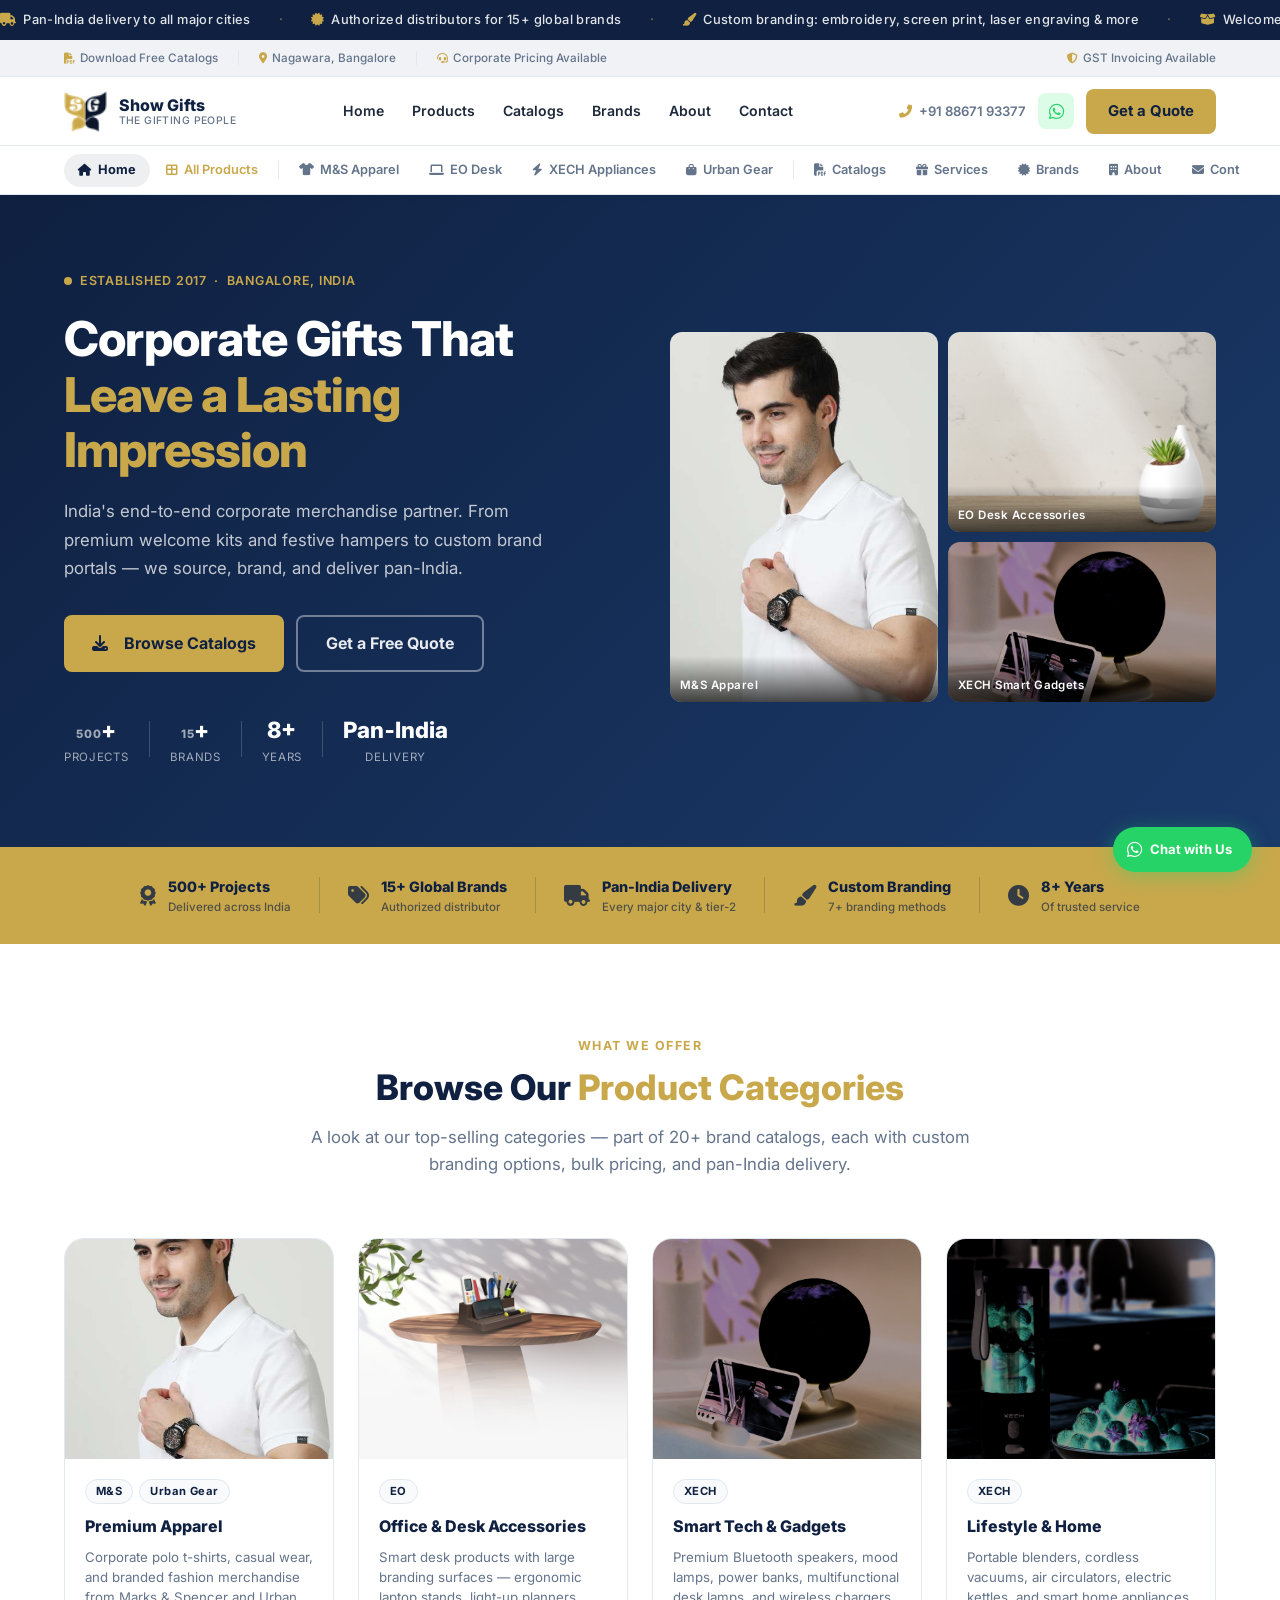
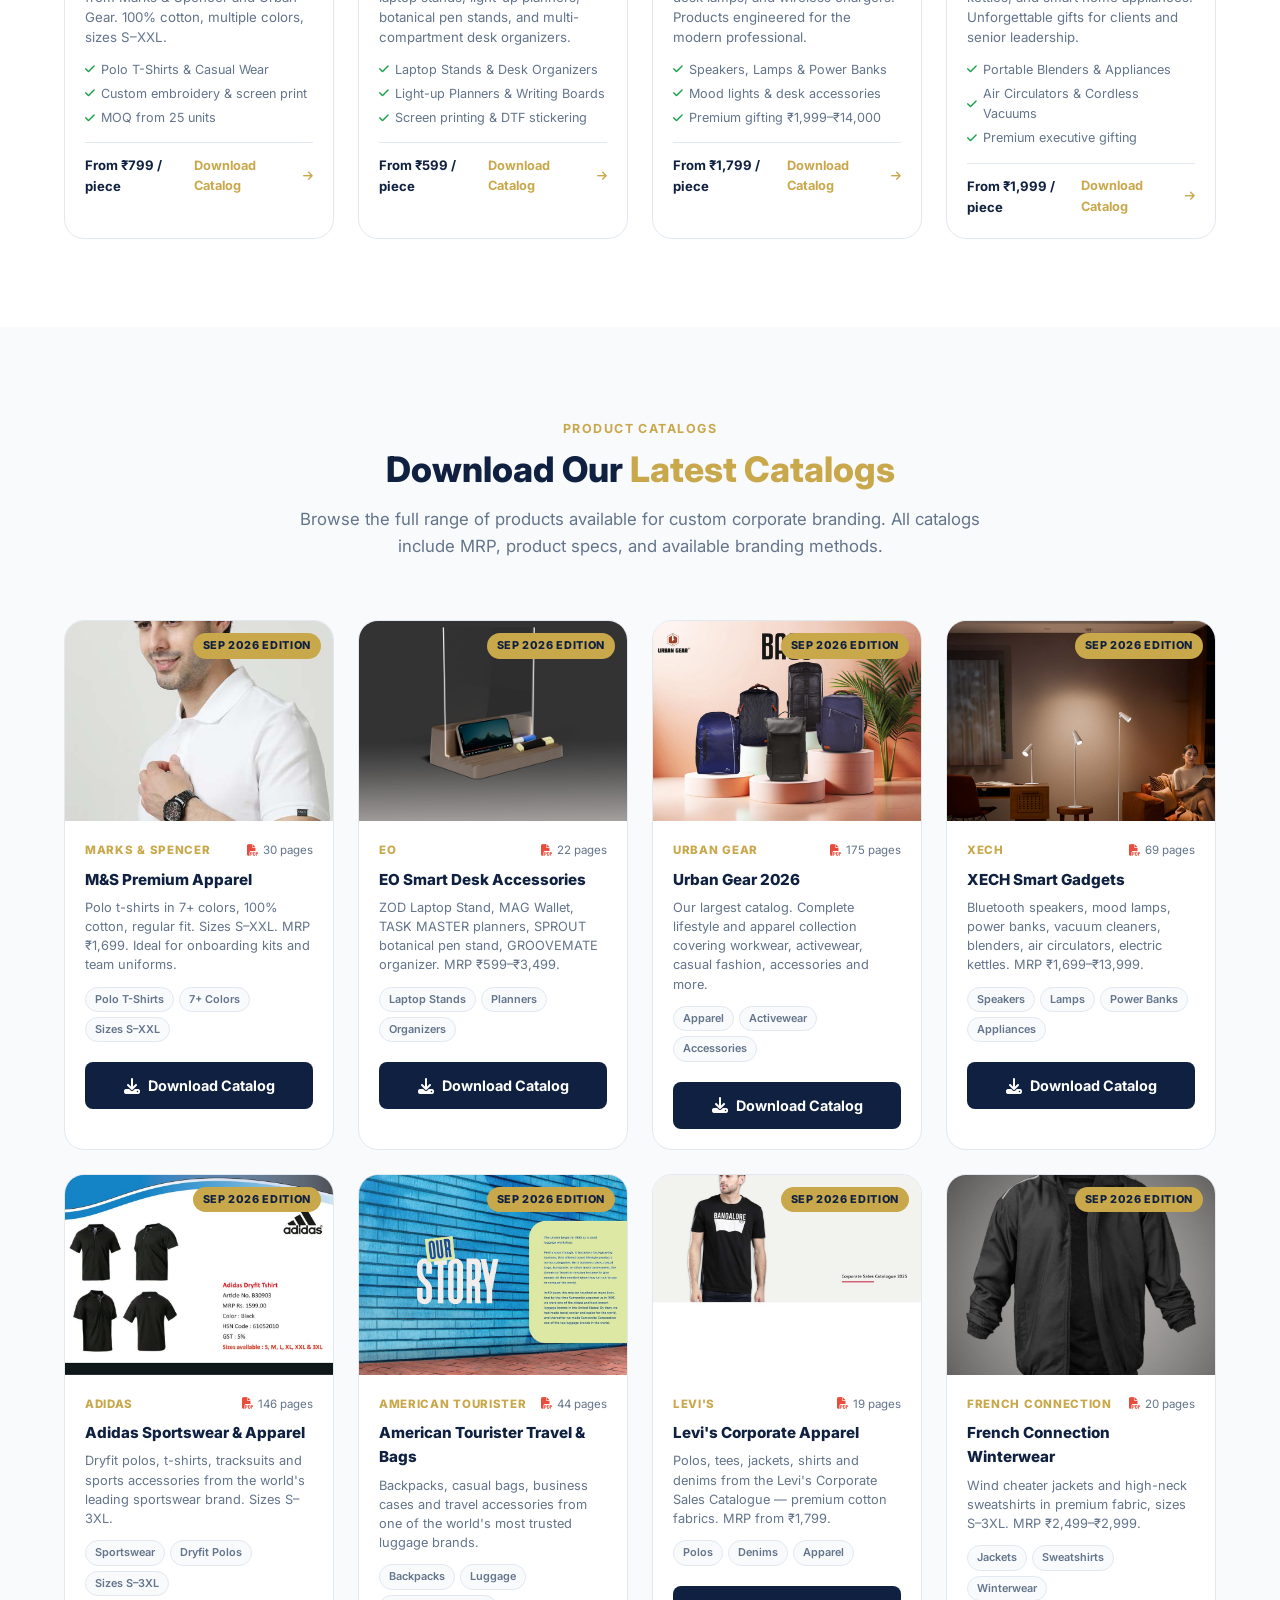
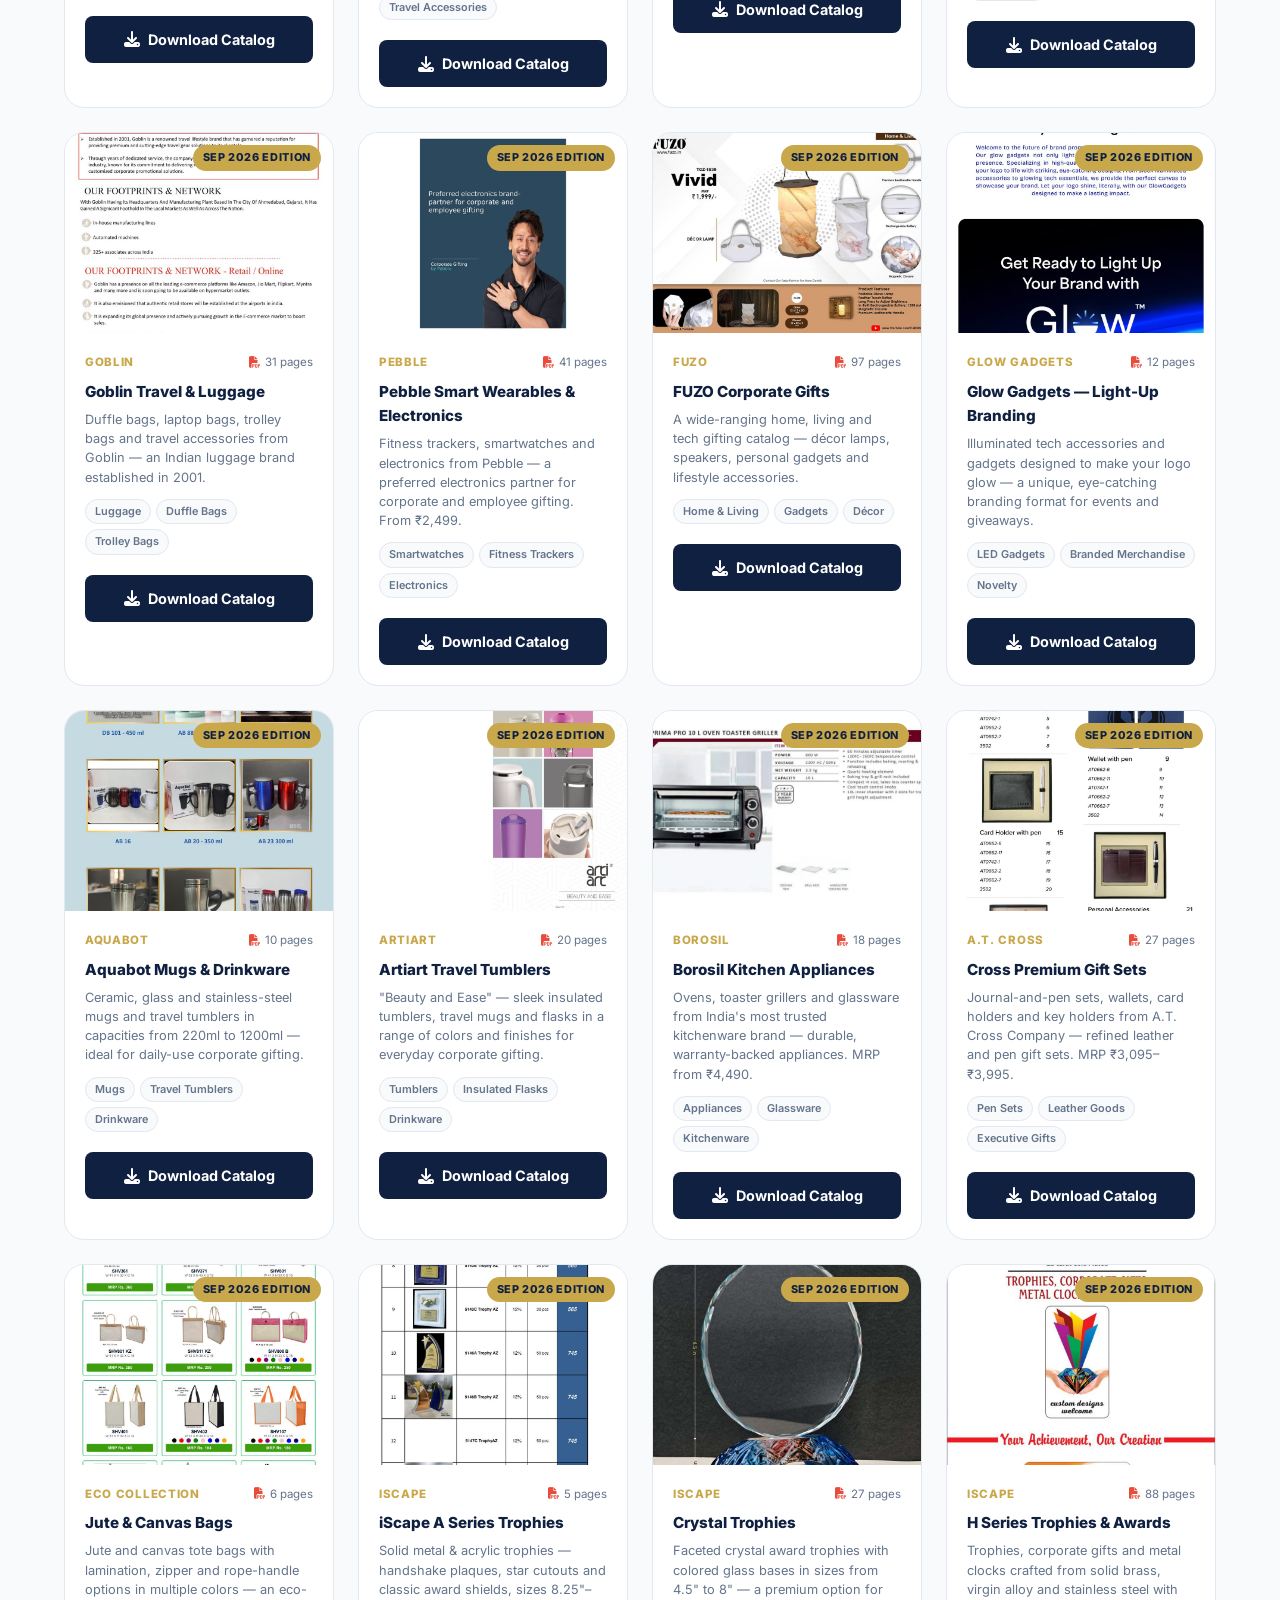
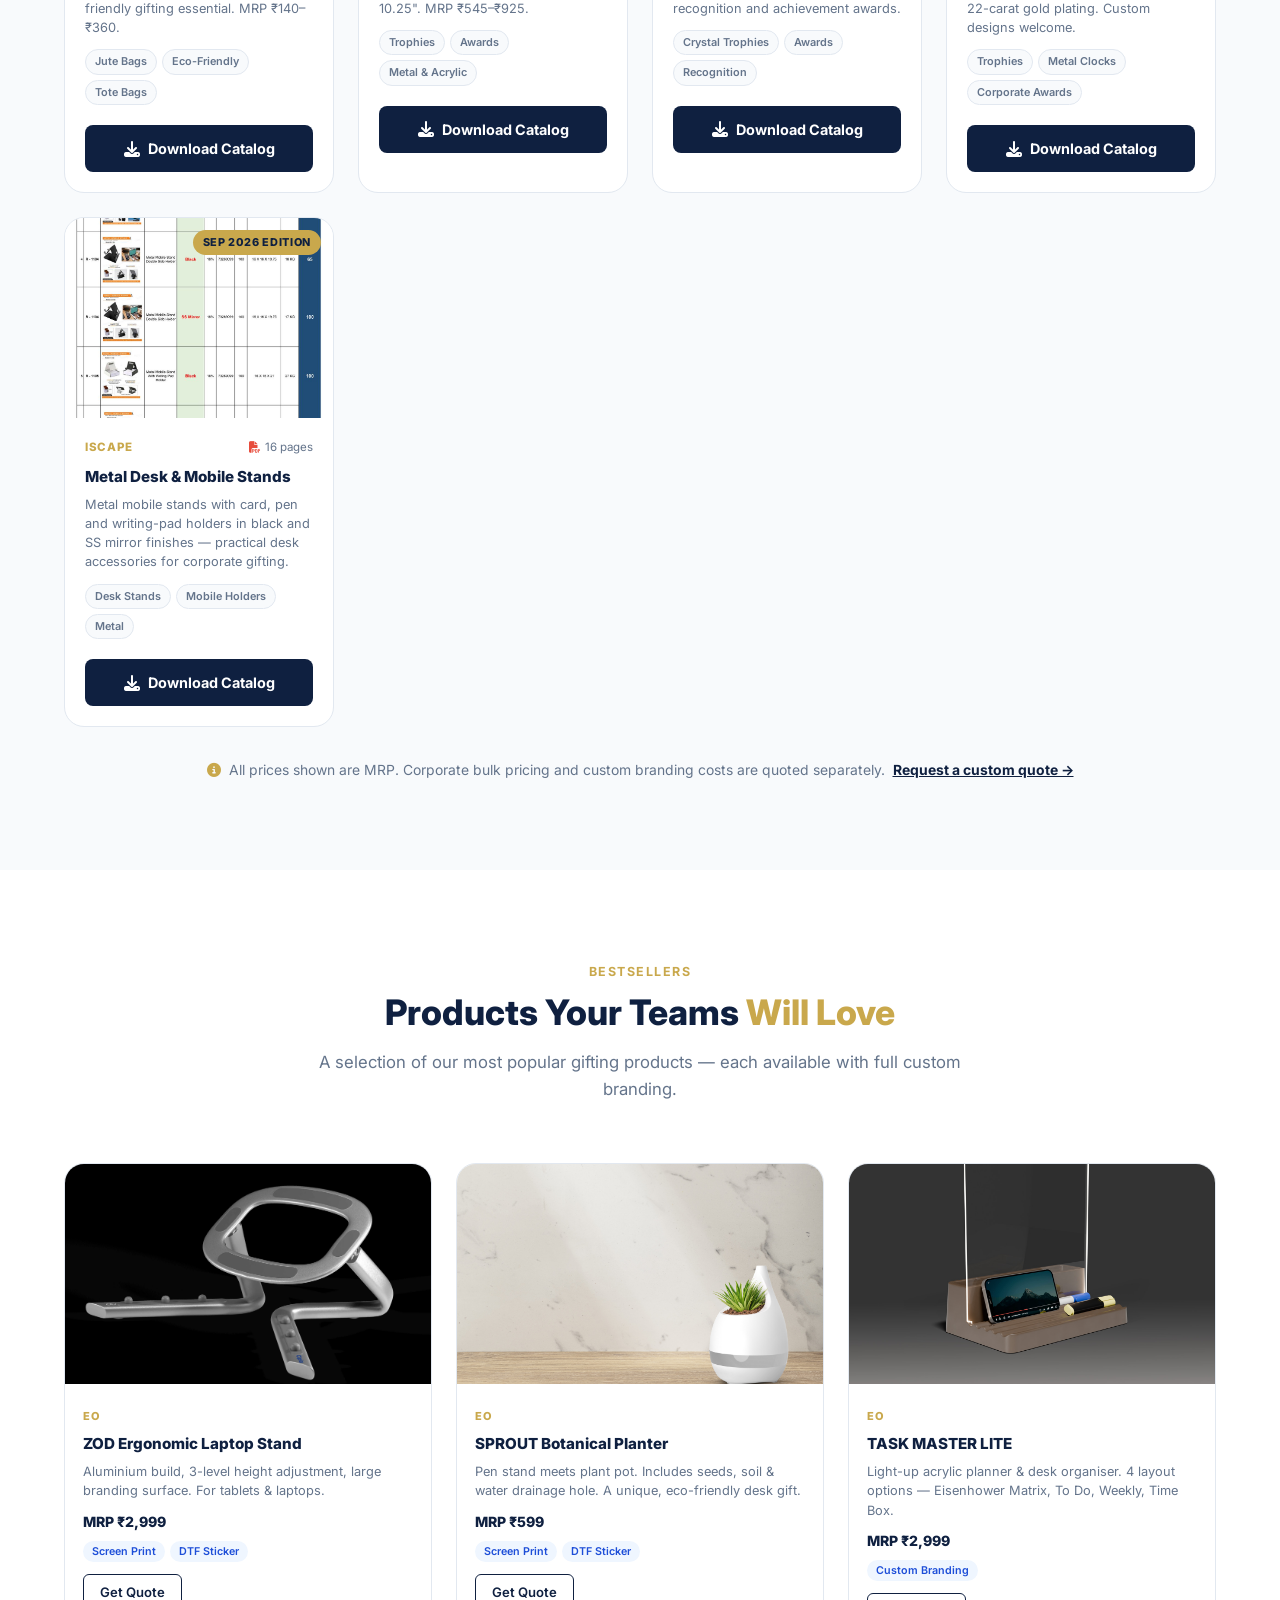
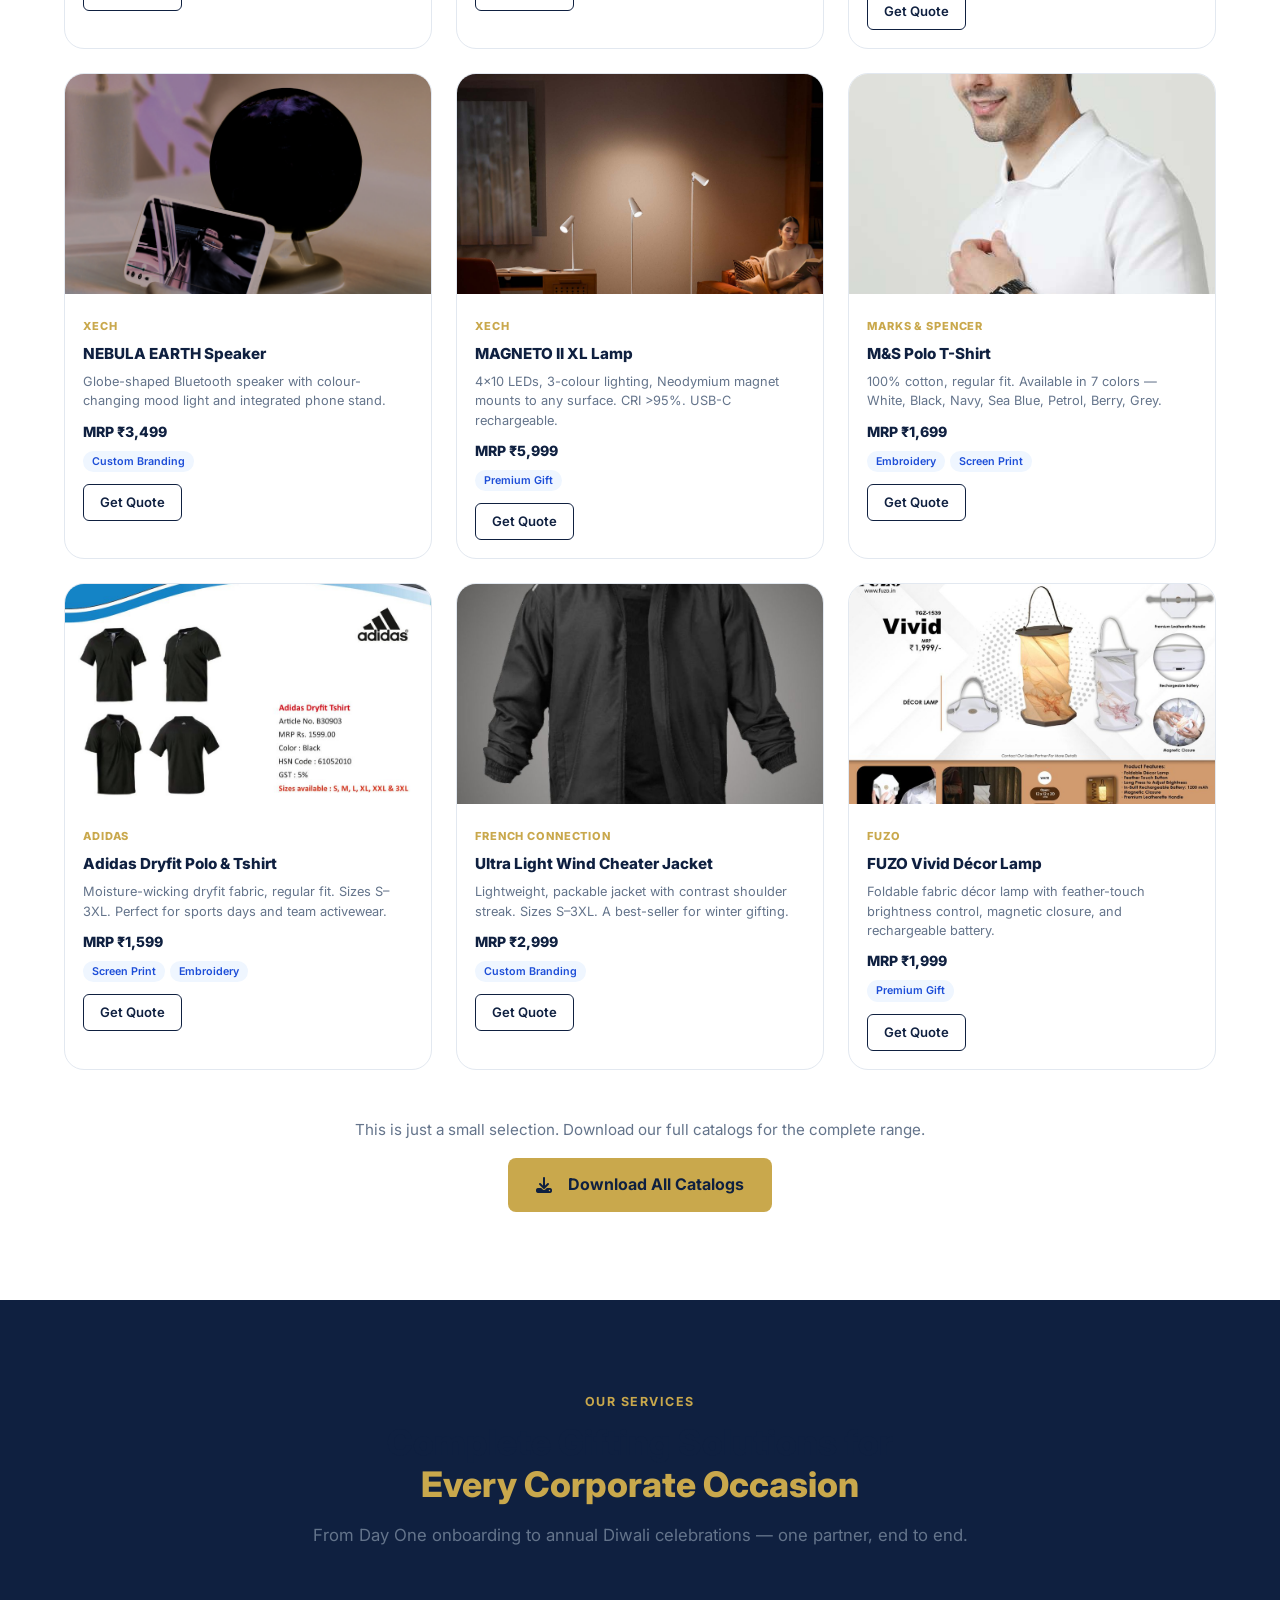
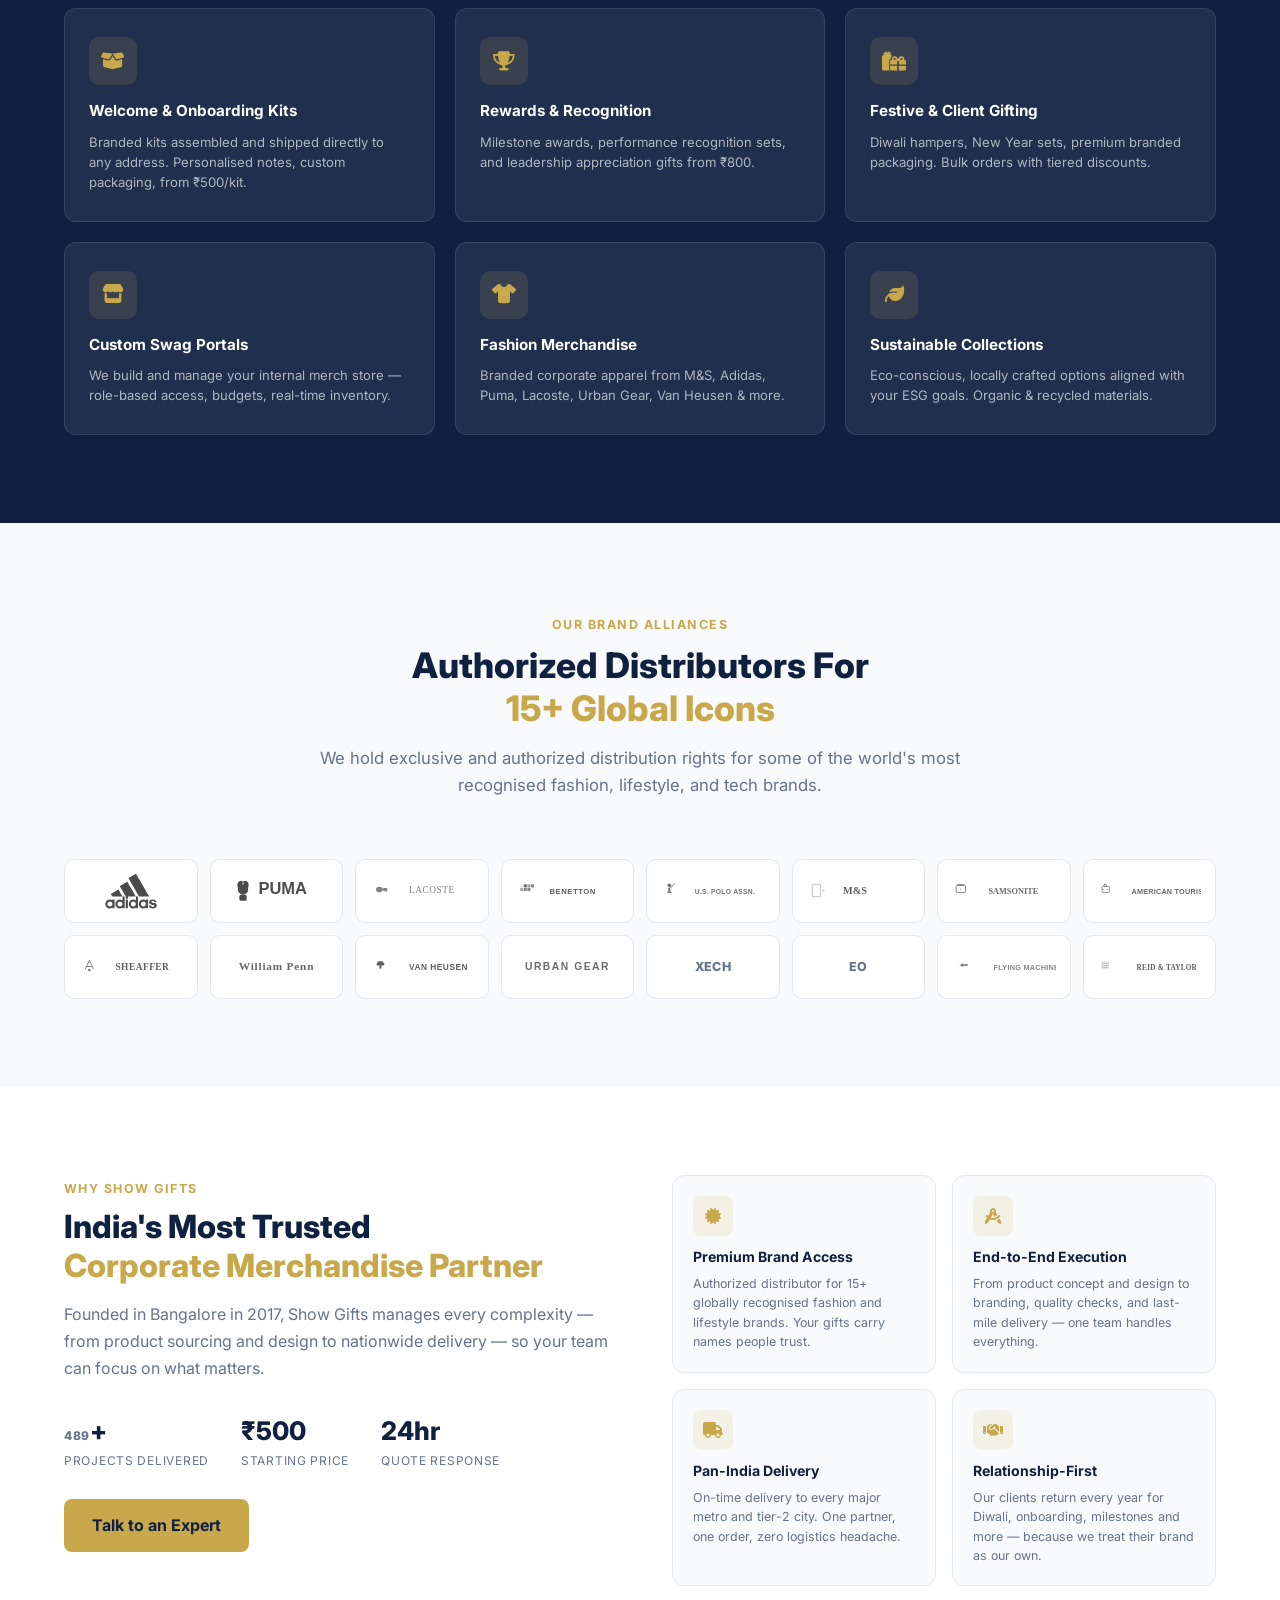
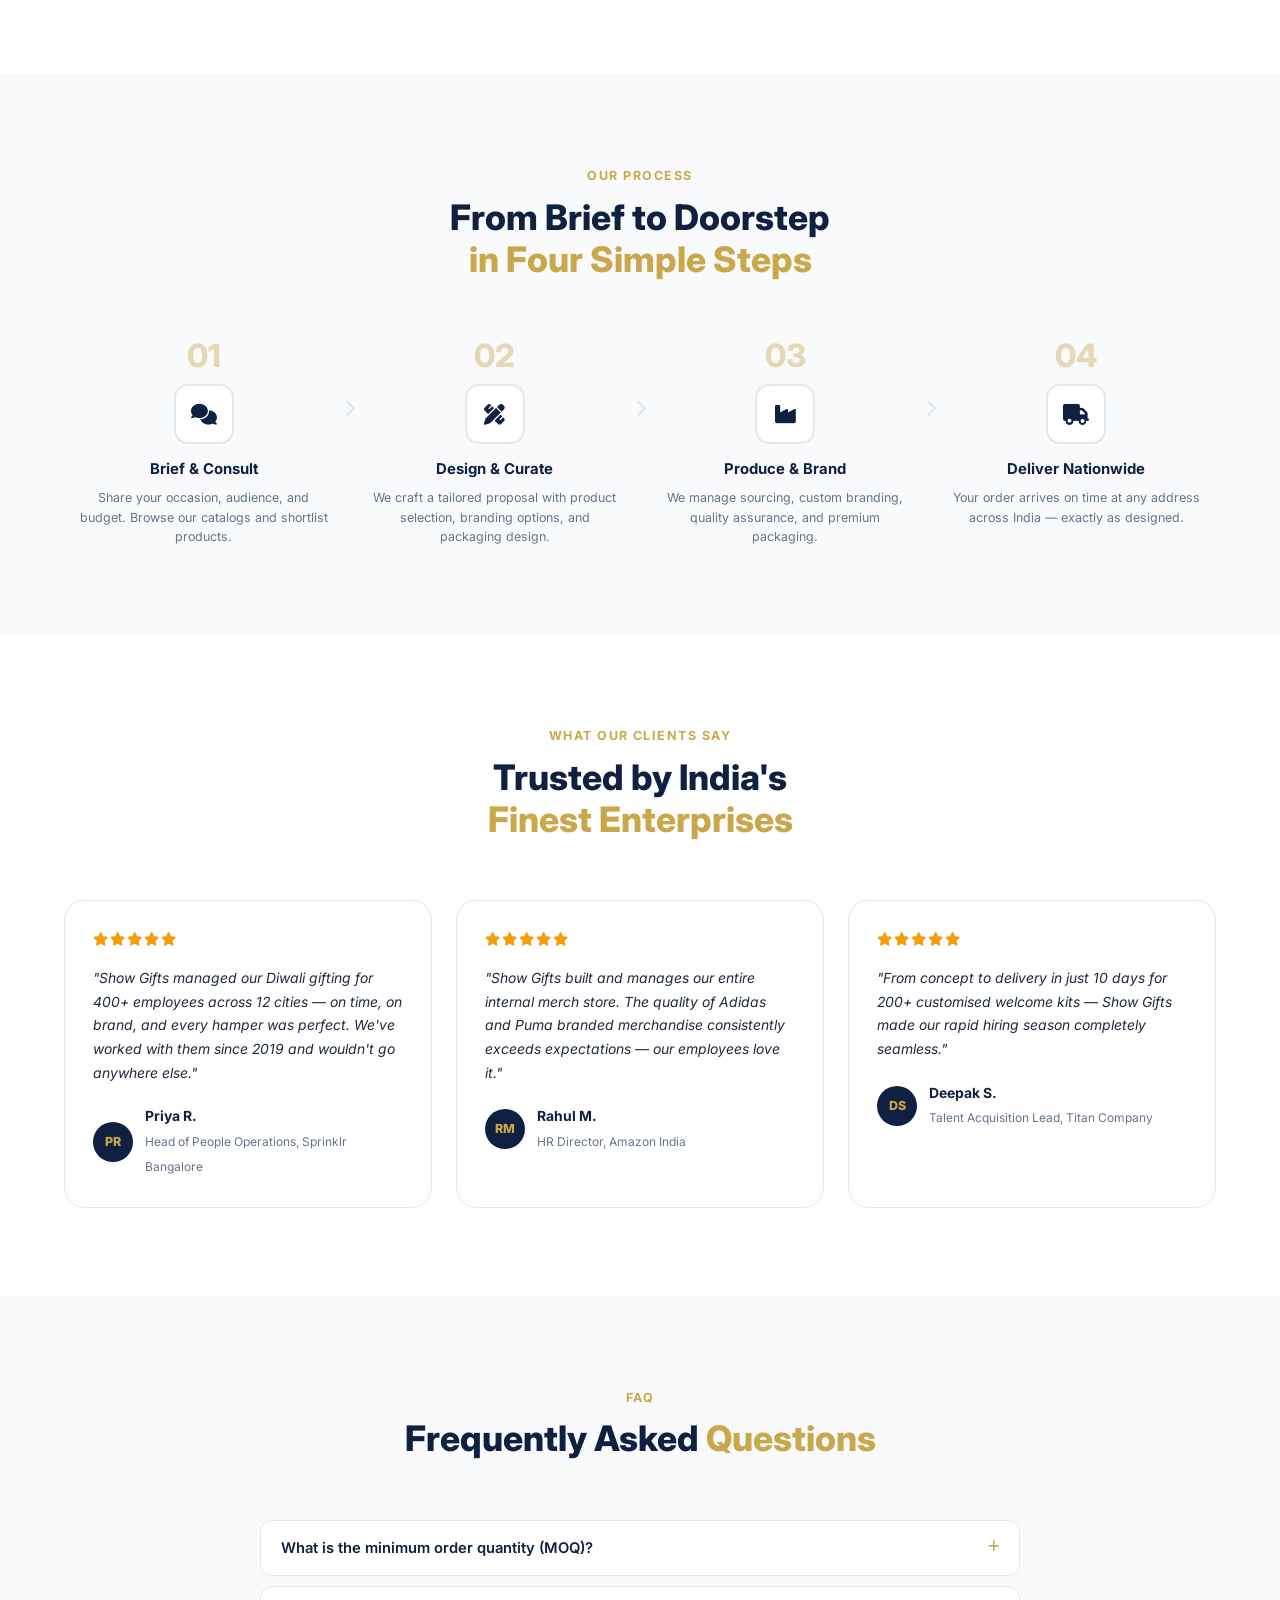
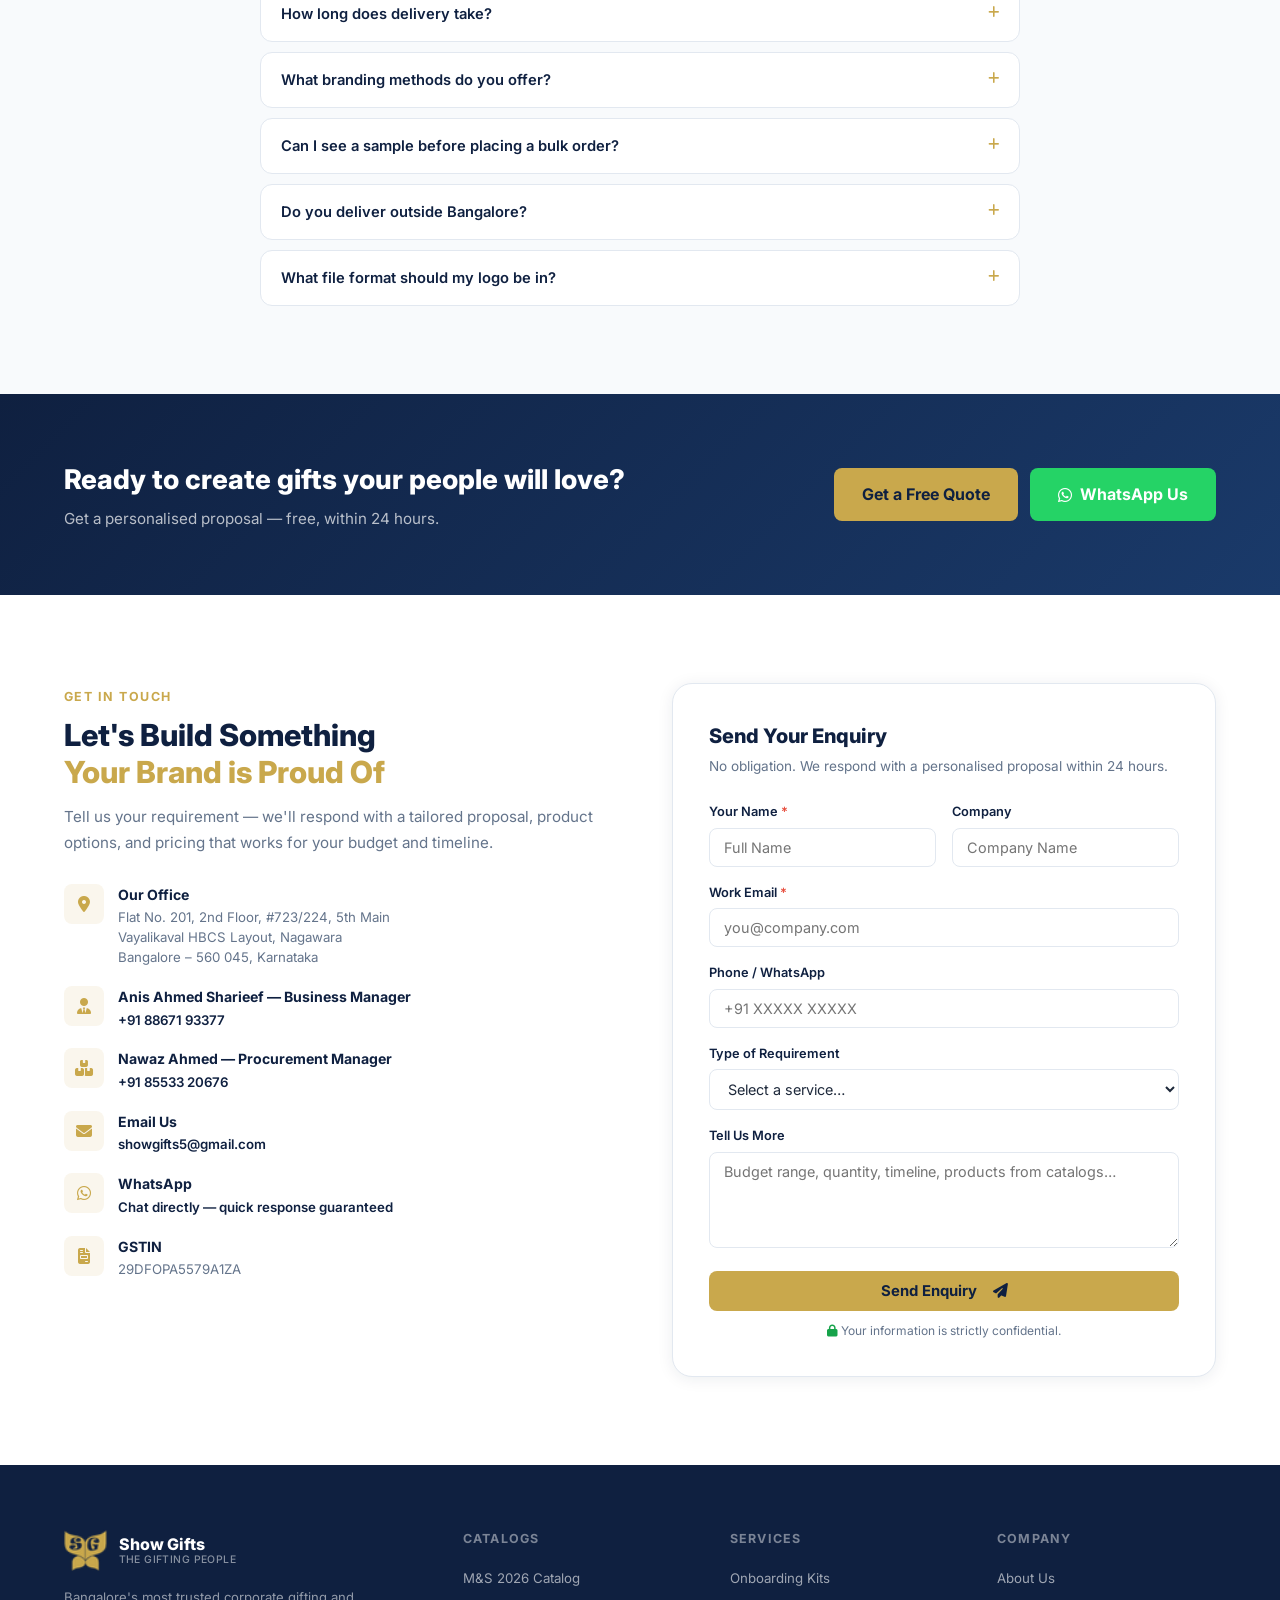
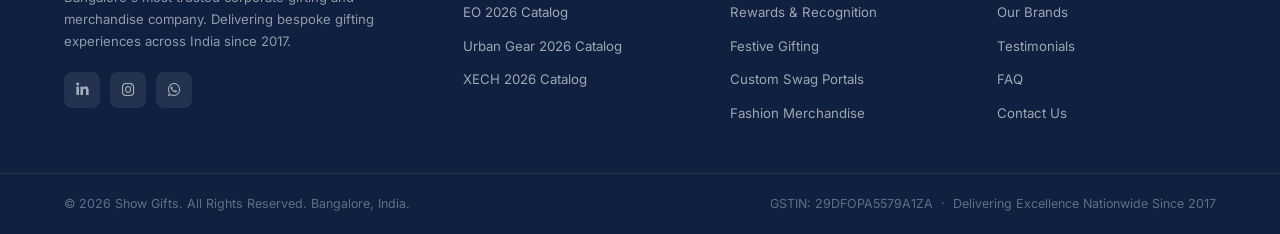
==== index.html @ e5e7a9ad "Update GSTIN + fix real tablet/small-laptop horizontal overflow - Updated GSTIN to 29DFOPA5579A1ZA (" ====
<!DOCTYPE html>
<html lang="en">
<head>
  <meta charset="UTF-8">
  <meta name="viewport" content="width=device-width, initial-scale=1.0">
  <title>Show Gifts — Premium Corporate Gifting & Branded Merchandise, Bangalore</title>
  <meta name="description" content="Show Gifts — Bangalore's most trusted corporate gifting partner. Authorized distributors for M&S, Urban Gear, EO, XECH & 15+ brands. Download our product catalogs. Pan-India delivery.">
  <link rel="preconnect" href="https://fonts.googleapis.com">
  <link rel="preconnect" href="https://fonts.gstatic.com" crossorigin>
  <link href="https://fonts.googleapis.com/css2?family=Inter:wght@300;400;500;600;700;800&display=swap" rel="stylesheet">
  <link rel="stylesheet" href="https://cdnjs.cloudflare.com/ajax/libs/font-awesome/6.5.0/css/all.min.css">
  <link rel="icon" type="image/svg+xml" href="data:image/svg+xml,<svg xmlns='http://www.w3.org/2000/svg' viewBox='0 0 100 100'><rect rx='20' width='100' height='100' fill='%230f2040'/><text x='50' y='68' font-size='52' font-family='Georgia,serif' font-weight='700' fill='%23c9a84c' text-anchor='middle'>SG</text></svg>">
  <meta property="og:title" content="Show Gifts — Premium Corporate Gifting, Bangalore">
  <meta property="og:description" content="India's end-to-end corporate merchandise partner. Download our brand catalogs — M&S, Urban Gear, EO, XECH.">
  <meta property="og:type" content="website">
  <link rel="stylesheet" href="styles.css">
</head>
<body>

<!-- ============================================================
     ANNOUNCEMENT BAR
============================================================ -->
<div class="announce-bar" id="announceBar">
  <div class="announce-track">
    <span><i class="fas fa-truck"></i>&nbsp; Pan-India delivery to all major cities</span>
    <span class="announce-sep">·</span>
    <span><i class="fas fa-certificate"></i>&nbsp; Authorized distributors for 15+ global brands</span>
    <span class="announce-sep">·</span>
    <span><i class="fas fa-paint-brush"></i>&nbsp; Custom branding: embroidery, screen print, laser engraving & more</span>
    <span class="announce-sep">·</span>
    <span><i class="fas fa-box-open"></i>&nbsp; Welcome kits · Festive hampers · Swag portals</span>
    <span class="announce-sep">·</span>
    <span><i class="fas fa-truck"></i>&nbsp; Pan-India delivery to all major cities</span>
    <span class="announce-sep">·</span>
    <span><i class="fas fa-certificate"></i>&nbsp; Authorized distributors for 15+ global brands</span>
  </div>
</div>


<!-- ============================================================
     HEADER
============================================================ -->
<div class="util-bar">
  <div class="util-inner">
    <div class="util-left">
      <a href="#catalogs"><i class="fas fa-file-pdf"></i> Download Free Catalogs</a>
      <div class="util-sep"></div>
      <a href="#about"><i class="fas fa-map-marker-alt"></i> Nagawara, Bangalore</a>
      <div class="util-sep"></div>
      <a href="#contact"><i class="fas fa-headset"></i> Corporate Pricing Available</a>
    </div>
    <div class="util-right">
      <a href="#about"><i class="fas fa-shield-alt"></i> GST Invoicing Available</a>
    </div>
  </div>
</div>

<header class="header" id="header">
  <div class="hd-inner">

    <a href="#home" class="logo">
      <img src="./assets/images/icon-color.png" srcset="./assets/images/icon-color@2x.png 2x" alt="Show Gifts" class="logo-icon">
      <div class="logo-text">
        <span class="logo-name">Show Gifts</span>
        <span class="logo-sub">The Gifting People</span>
      </div>
    </a>

    <nav class="hd-nav" id="hdNav">
      <a href="#home">Home</a>
      <a href="#categories">Products</a>
      <a href="#catalogs">Catalogs</a>
      <a href="#brands">Brands</a>
      <a href="#about">About</a>
      <a href="#contact">Contact</a>
    </nav>

    <div class="hd-actions">
      <a href="tel:+918867193377" class="hd-phone">
        <i class="fas fa-phone-alt"></i>
        <span>+91 88671 93377</span>
      </a>
      <a href="https://wa.me/918867193377" class="hd-wa" target="_blank" aria-label="WhatsApp">
        <i class="fab fa-whatsapp"></i>
      </a>
      <a href="#contact" class="btn-primary">Get a Quote</a>
      <button class="burger" id="burger" aria-label="Open menu">
        <span></span><span></span><span></span>
      </button>
    </div>

  </div>
</header>

<!-- ============================================================
     CATEGORY NAV
============================================================ -->
<nav class="cat-nav" id="catNav">
  <div class="cat-nav-inner">
    <a href="#home" class="active"><i class="fas fa-home"></i> Home</a>
    <a href="#categories" class="highlight"><i class="fas fa-th-large"></i> All Products</a>
    <div class="cat-sep"></div>
    <a href="#categories"><i class="fas fa-tshirt"></i> M&amp;S Apparel</a>
    <a href="#categories"><i class="fas fa-laptop"></i> EO Desk</a>
    <a href="#categories"><i class="fas fa-bolt"></i> XECH Appliances</a>
    <a href="#categories"><i class="fas fa-shopping-bag"></i> Urban Gear</a>
    <div class="cat-sep"></div>
    <a href="#catalogs"><i class="fas fa-file-pdf"></i> Catalogs</a>
    <a href="#services"><i class="fas fa-gift"></i> Services</a>
    <a href="#brands"><i class="fas fa-certificate"></i> Brands</a>
    <a href="#about"><i class="fas fa-building"></i> About</a>
    <a href="#contact"><i class="fas fa-envelope"></i> Contact</a>
  </div>
</nav>

<!-- Mobile menu -->
<div class="mob-menu" id="mobMenu">
  <div class="mob-inner">
    <button class="mob-close" id="mobClose"><i class="fas fa-times"></i></button>
    <a href="#home" class="logo mob-logo">
      <img src="./assets/images/icon-color.png" srcset="./assets/images/icon-color@2x.png 2x" alt="Show Gifts" class="logo-icon">
      <div class="logo-text">
        <span class="logo-name">Show Gifts</span>
        <span class="logo-sub">The Gifting People</span>
      </div>
    </a>
    <nav class="mob-nav">
      <a href="#home">Home</a>
      <a href="#categories">Products</a>
      <a href="#catalogs">Catalogs</a>
      <a href="#brands">Brands</a>
      <a href="#about">About</a>
      <a href="#contact">Contact</a>
    </nav>
    <div class="mob-footer">
      <a href="#contact" class="btn-primary btn-block">Get a Free Quote</a>
      <div class="mob-contact-links">
        <a href="tel:+918867193377"><i class="fas fa-phone-alt"></i> +91 88671 93377</a>
        <a href="mailto:showgifts5@gmail.com"><i class="fas fa-envelope"></i> showgifts5@gmail.com</a>
        <a href="https://wa.me/918867193377" target="_blank"><i class="fab fa-whatsapp"></i> WhatsApp Us</a>
      </div>
    </div>
  </div>
</div>
<div class="mob-overlay" id="mobOverlay"></div>


<!-- ============================================================
     HERO
============================================================ -->
<section id="home" class="hero">
  <div class="hero-inner">

    <div class="hero-content">
      <div class="hero-badge">
        <span class="badge-dot"></span>
        Established 2017 &nbsp;·&nbsp; Bangalore, India
      </div>
      <h1 class="hero-h1">
        Corporate Gifts That<br>
        <span class="hero-accent">Leave a Lasting Impression</span>
      </h1>
      <p class="hero-desc">
        India's end-to-end corporate merchandise partner. From premium welcome kits and festive hampers to custom brand portals — we source, brand, and deliver pan-India.
      </p>
      <div class="hero-ctas">
        <a href="#catalogs" class="btn-primary btn-lg">
          <i class="fas fa-download"></i>&nbsp; Browse Catalogs
        </a>
        <a href="#contact" class="btn-outline btn-lg">Get a Free Quote</a>
      </div>
      <div class="hero-trust">
        <div class="ht-item">
          <strong><span class="counter" data-target="500">0</span>+</strong>
          <span>Projects</span>
        </div>
        <div class="ht-div"></div>
        <div class="ht-item">
          <strong><span class="counter" data-target="15">0</span>+</strong>
          <span>Brands</span>
        </div>
        <div class="ht-div"></div>
        <div class="ht-item">
          <strong>8+</strong>
          <span>Years</span>
        </div>
        <div class="ht-div"></div>
        <div class="ht-item">
          <strong>Pan&#8209;India</strong>
          <span>Delivery</span>
        </div>
      </div>
    </div>

    <div class="hero-visual">
      <div class="hero-grid">
        <div class="hg-card hg-tall">
          <img src="./assets/products/ms_p2_Im39.jpg" alt="M&S Premium Polo" loading="eager">
          <div class="hg-label">M&amp;S Apparel</div>
        </div>
        <div class="hg-card">
          <img src="./assets/products/eo_p18_Im0.jpg" alt="EO SPROUT Planter" loading="eager">
          <div class="hg-label">EO Desk Accessories</div>
        </div>
        <div class="hg-card">
          <img src="./assets/products/xech_p25_Im0.jpg" alt="XECH NEBULA Speaker" loading="eager">
          <div class="hg-label">XECH Smart Gadgets</div>
        </div>
      </div>
    </div>

  </div>
</section>


<!-- ============================================================
     STATS STRIP
============================================================ -->
<div class="stats-strip">
  <div class="stats-inner">
    <div class="stat-item">
      <i class="fas fa-award"></i>
      <div>
        <strong>500+ Projects</strong>
        <span>Delivered across India</span>
      </div>
    </div>
    <div class="stat-sep"></div>
    <div class="stat-item">
      <i class="fas fa-tags"></i>
      <div>
        <strong>15+ Global Brands</strong>
        <span>Authorized distributor</span>
      </div>
    </div>
    <div class="stat-sep"></div>
    <div class="stat-item">
      <i class="fas fa-truck"></i>
      <div>
        <strong>Pan-India Delivery</strong>
        <span>Every major city & tier-2</span>
      </div>
    </div>
    <div class="stat-sep"></div>
    <div class="stat-item">
      <i class="fas fa-paint-brush"></i>
      <div>
        <strong>Custom Branding</strong>
        <span>7+ branding methods</span>
      </div>
    </div>
    <div class="stat-sep"></div>
    <div class="stat-item">
      <i class="fas fa-clock"></i>
      <div>
        <strong>8+ Years</strong>
        <span>Of trusted service</span>
      </div>
    </div>
  </div>
</div>


<!-- ============================================================
     PRODUCT CATEGORIES
============================================================ -->
<section id="categories" class="section">
  <div class="wrap">
    <div class="sec-head rv">
      <span class="eyebrow">What We Offer</span>
      <h2>Browse Our <em>Product Categories</em></h2>
      <p>A look at our top-selling categories — part of 20+ brand catalogs, each with custom branding options, bulk pricing, and pan-India delivery.</p>
    </div>

    <div class="cat-grid rv">

      <div class="cat-card">
        <div class="cat-img">
          <img src="./assets/products/ms_p2_Im39.jpg" alt="Premium Apparel">
          <div class="cat-overlay">
            <a href="#catalogs" class="btn-primary">View Catalog</a>
          </div>
        </div>
        <div class="cat-body">
          <div class="cat-brands">
            <span class="brand-pill">M&amp;S</span>
            <span class="brand-pill">Urban Gear</span>
          </div>
          <h3>Premium Apparel</h3>
          <p>Corporate polo t-shirts, casual wear, and branded fashion merchandise from Marks &amp; Spencer and Urban Gear. 100% cotton, multiple colors, sizes S–XXL.</p>
          <ul class="cat-highlights">
            <li><i class="fas fa-check"></i> Polo T-Shirts &amp; Casual Wear</li>
            <li><i class="fas fa-check"></i> Custom embroidery &amp; screen print</li>
            <li><i class="fas fa-check"></i> MOQ from 25 units</li>
          </ul>
          <div class="cat-foot">
            <span class="price-from">From ₹799 / piece</span>
            <a href="#catalogs" class="cat-link">Download Catalog <i class="fas fa-arrow-right"></i></a>
          </div>
        </div>
      </div>

      <div class="cat-card">
        <div class="cat-img">
          <img src="./assets/products/eo_p21_Im0.jpg" alt="Office & Desk Accessories">
          <div class="cat-overlay">
            <a href="#catalogs" class="btn-primary">View Catalog</a>
          </div>
        </div>
        <div class="cat-body">
          <div class="cat-brands">
            <span class="brand-pill">EO</span>
          </div>
          <h3>Office &amp; Desk Accessories</h3>
          <p>Smart desk products with large branding surfaces — ergonomic laptop stands, light-up planners, botanical pen stands, and multi-compartment desk organizers.</p>
          <ul class="cat-highlights">
            <li><i class="fas fa-check"></i> Laptop Stands &amp; Desk Organizers</li>
            <li><i class="fas fa-check"></i> Light-up Planners &amp; Writing Boards</li>
            <li><i class="fas fa-check"></i> Screen printing &amp; DTF stickering</li>
          </ul>
          <div class="cat-foot">
            <span class="price-from">From ₹599 / piece</span>
            <a href="#catalogs" class="cat-link">Download Catalog <i class="fas fa-arrow-right"></i></a>
          </div>
        </div>
      </div>

      <div class="cat-card">
        <div class="cat-img">
          <img src="./assets/products/xech_p25_Im0.jpg" alt="Smart Tech & Gadgets">
          <div class="cat-overlay">
            <a href="#catalogs" class="btn-primary">View Catalog</a>
          </div>
        </div>
        <div class="cat-body">
          <div class="cat-brands">
            <span class="brand-pill">XECH</span>
          </div>
          <h3>Smart Tech &amp; Gadgets</h3>
          <p>Premium Bluetooth speakers, mood lamps, power banks, multifunctional desk lamps, and wireless chargers. Products engineered for the modern professional.</p>
          <ul class="cat-highlights">
            <li><i class="fas fa-check"></i> Speakers, Lamps &amp; Power Banks</li>
            <li><i class="fas fa-check"></i> Mood lights &amp; desk accessories</li>
            <li><i class="fas fa-check"></i> Premium gifting ₹1,999–₹14,000</li>
          </ul>
          <div class="cat-foot">
            <span class="price-from">From ₹1,799 / piece</span>
            <a href="#catalogs" class="cat-link">Download Catalog <i class="fas fa-arrow-right"></i></a>
          </div>
        </div>
      </div>

      <div class="cat-card">
        <div class="cat-img">
          <img src="./assets/products/xech_p5_Im0.jpg" alt="Lifestyle Products">
          <div class="cat-overlay">
            <a href="#catalogs" class="btn-primary">View Catalog</a>
          </div>
        </div>
        <div class="cat-body">
          <div class="cat-brands">
            <span class="brand-pill">XECH</span>
          </div>
          <h3>Lifestyle &amp; Home</h3>
          <p>Portable blenders, cordless vacuums, air circulators, electric kettles, and smart home appliances. Unforgettable gifts for clients and senior leadership.</p>
          <ul class="cat-highlights">
            <li><i class="fas fa-check"></i> Portable Blenders &amp; Appliances</li>
            <li><i class="fas fa-check"></i> Air Circulators &amp; Cordless Vacuums</li>
            <li><i class="fas fa-check"></i> Premium executive gifting</li>
          </ul>
          <div class="cat-foot">
            <span class="price-from">From ₹1,999 / piece</span>
            <a href="#catalogs" class="cat-link">Download Catalog <i class="fas fa-arrow-right"></i></a>
          </div>
        </div>
      </div>

    </div>
  </div>
</section>


<!-- ============================================================
     CATALOG DOWNLOADS
============================================================ -->
<section id="catalogs" class="section section-light">
  <div class="wrap">
    <div class="sec-head rv">
      <span class="eyebrow">Product Catalogs</span>
      <h2>Download Our <em>Latest Catalogs</em></h2>
      <p>Browse the full range of products available for custom corporate branding. All catalogs include MRP, product specs, and available branding methods.</p>
    </div>

    <div class="catalog-grid rv">

      <!-- M&S -->
      <div class="catalog-card">
        <div class="catalog-cover">
          <img src="./assets/products/ms_p2_Im39.jpg" alt="M&S 2026 Catalog">
          <div class="catalog-badge">Sep 2026 Edition</div>
        </div>
        <div class="catalog-info">
          <div class="catalog-meta">
            <span class="catalog-brand">Marks &amp; Spencer</span>
            <span class="catalog-pages"><i class="fas fa-file-pdf"></i> 30 pages</span>
          </div>
          <h3>M&amp;S Premium Apparel</h3>
          <p>Polo t-shirts in 7+ colors, 100% cotton, regular fit. Sizes S–XXL. MRP ₹1,699. Ideal for onboarding kits and team uniforms.</p>
          <div class="catalog-tags">
            <span>Polo T-Shirts</span>
            <span>7+ Colors</span>
            <span>Sizes S–XXL</span>
          </div>
          <a href="./assets/catalogs/MS-2026-Catalog.pdf" download="MS-2026-Catalog.pdf" class="btn-download">
            <i class="fas fa-download"></i> Download Catalog
          </a>
        </div>
      </div>

      <!-- EO -->
      <div class="catalog-card">
        <div class="catalog-cover">
          <img src="./assets/products/eo_p15_Im10.jpg" alt="EO 2026 Catalog">
          <div class="catalog-badge">Sep 2026 Edition</div>
        </div>
        <div class="catalog-info">
          <div class="catalog-meta">
            <span class="catalog-brand">EO</span>
            <span class="catalog-pages"><i class="fas fa-file-pdf"></i> 22 pages</span>
          </div>
          <h3>EO Smart Desk Accessories</h3>
          <p>ZOD Laptop Stand, MAG Wallet, TASK MASTER planners, SPROUT botanical pen stand, GROOVEMATE organizer. MRP ₹599–₹3,499.</p>
          <div class="catalog-tags">
            <span>Laptop Stands</span>
            <span>Planners</span>
            <span>Organizers</span>
          </div>
          <a href="./assets/catalogs/EO-September-2025-Catalog.pdf" download="EO-September-2025-Catalog.pdf" class="btn-download">
            <i class="fas fa-download"></i> Download Catalog
          </a>
        </div>
      </div>

      <!-- Urban Gear -->
      <div class="catalog-card">
        <div class="catalog-cover">
          <img src="./assets/products/urban_p15_X8_X7.jpg" alt="Urban Gear 2026 Catalog">
          <div class="catalog-badge">Sep 2026 Edition</div>
        </div>
        <div class="catalog-info">
          <div class="catalog-meta">
            <span class="catalog-brand">Urban Gear</span>
            <span class="catalog-pages"><i class="fas fa-file-pdf"></i> 175 pages</span>
          </div>
          <h3>Urban Gear 2026</h3>
          <p>Our largest catalog. Complete lifestyle and apparel collection covering workwear, activewear, casual fashion, accessories and more.</p>
          <div class="catalog-tags">
            <span>Apparel</span>
            <span>Activewear</span>
            <span>Accessories</span>
          </div>
          <a href="./assets/catalogs/UrbanGear-2026-Catalog.pdf" download="UrbanGear-2026-Catalog.pdf" class="btn-download">
            <i class="fas fa-download"></i> Download Catalog
          </a>
        </div>
      </div>

      <!-- XECH -->
      <div class="catalog-card">
        <div class="catalog-cover">
          <img src="./assets/products/xech_p43_Im0.jpg" alt="XECH 2026 Catalog">
          <div class="catalog-badge">Sep 2026 Edition</div>
        </div>
        <div class="catalog-info">
          <div class="catalog-meta">
            <span class="catalog-brand">XECH</span>
            <span class="catalog-pages"><i class="fas fa-file-pdf"></i> 69 pages</span>
          </div>
          <h3>XECH Smart Gadgets</h3>
          <p>Bluetooth speakers, mood lamps, power banks, vacuum cleaners, blenders, air circulators, electric kettles. MRP ₹1,699–₹13,999.</p>
          <div class="catalog-tags">
            <span>Speakers</span>
            <span>Lamps</span>
            <span>Power Banks</span>
            <span>Appliances</span>
          </div>
          <a href="./assets/catalogs/XECH-September-2025-Catalog.pdf" download="XECH-September-2025-Catalog.pdf" class="btn-download">
            <i class="fas fa-download"></i> Download Catalog
          </a>
        </div>
      </div>

      <!-- Adidas -->
      <div class="catalog-card">
        <div class="catalog-cover">
          <img src="./assets/catalogs/covers/adidas-catalouge-n-15-09-25.jpg" alt="Adidas Catalog">
          <div class="catalog-badge">Sep 2026 Edition</div>
        </div>
        <div class="catalog-info">
          <div class="catalog-meta">
            <span class="catalog-brand">Adidas</span>
            <span class="catalog-pages"><i class="fas fa-file-pdf"></i> 146 pages</span>
          </div>
          <h3>Adidas Sportswear &amp; Apparel</h3>
          <p>Dryfit polos, t-shirts, tracksuits and sports accessories from the world's leading sportswear brand. Sizes S–3XL.</p>
          <div class="catalog-tags">
            <span>Sportswear</span>
            <span>Dryfit Polos</span>
            <span>Sizes S–3XL</span>
          </div>
          <a href="./assets/catalogs/Adidas-Catalog-2025.pdf" download="Adidas-Catalog-2025.pdf" class="btn-download">
            <i class="fas fa-download"></i> Download Catalog
          </a>
        </div>
      </div>

      <!-- American Tourister -->
      <div class="catalog-card">
        <div class="catalog-cover">
          <img src="./assets/catalogs/covers/american-tourister-b2b-catalogue-2025.jpg" alt="American Tourister Catalog">
          <div class="catalog-badge">Sep 2026 Edition</div>
        </div>
        <div class="catalog-info">
          <div class="catalog-meta">
            <span class="catalog-brand">American Tourister</span>
            <span class="catalog-pages"><i class="fas fa-file-pdf"></i> 44 pages</span>
          </div>
          <h3>American Tourister Travel &amp; Bags</h3>
          <p>Backpacks, casual bags, business cases and travel accessories from one of the world's most trusted luggage brands.</p>
          <div class="catalog-tags">
            <span>Backpacks</span>
            <span>Luggage</span>
            <span>Travel Accessories</span>
          </div>
          <a href="./assets/catalogs/American-Tourister-Catalog-2025.pdf" download="American-Tourister-Catalog-2025.pdf" class="btn-download">
            <i class="fas fa-download"></i> Download Catalog
          </a>
        </div>
      </div>

      <!-- Levi's -->
      <div class="catalog-card">
        <div class="catalog-cover">
          <img src="./assets/catalogs/covers/levis-catalog.jpg" alt="Levi's Catalog">
          <div class="catalog-badge">Sep 2026 Edition</div>
        </div>
        <div class="catalog-info">
          <div class="catalog-meta">
            <span class="catalog-brand">Levi's</span>
            <span class="catalog-pages"><i class="fas fa-file-pdf"></i> 19 pages</span>
          </div>
          <h3>Levi's Corporate Apparel</h3>
          <p>Polos, tees, jackets, shirts and denims from the Levi's Corporate Sales Catalogue — premium cotton fabrics. MRP from ₹1,799.</p>
          <div class="catalog-tags">
            <span>Polos</span>
            <span>Denims</span>
            <span>Apparel</span>
          </div>
          <a href="./assets/catalogs/Levis-Catalog-2025.pdf" download="Levis-Catalog-2025.pdf" class="btn-download">
            <i class="fas fa-download"></i> Download Catalog
          </a>
        </div>
      </div>

      <!-- French Connection -->
      <div class="catalog-card">
        <div class="catalog-cover">
          <img src="./assets/catalogs/covers/fc-winter-catalogue-2025-updated.jpg" alt="French Connection Winterwear Catalog">
          <div class="catalog-badge">Sep 2026 Edition</div>
        </div>
        <div class="catalog-info">
          <div class="catalog-meta">
            <span class="catalog-brand">French Connection</span>
            <span class="catalog-pages"><i class="fas fa-file-pdf"></i> 20 pages</span>
          </div>
          <h3>French Connection Winterwear</h3>
          <p>Wind cheater jackets and high-neck sweatshirts in premium fabric, sizes S–3XL. MRP ₹2,499–₹2,999.</p>
          <div class="catalog-tags">
            <span>Jackets</span>
            <span>Sweatshirts</span>
            <span>Winterwear</span>
          </div>
          <a href="./assets/catalogs/FC-Winter-Catalog-2025.pdf" download="FC-Winter-Catalog-2025.pdf" class="btn-download">
            <i class="fas fa-download"></i> Download Catalog
          </a>
        </div>
      </div>

      <!-- Goblin -->
      <div class="catalog-card">
        <div class="catalog-cover">
          <img src="./assets/catalogs/covers/goblin-catlogue-may-2025.jpg" alt="Goblin Catalog">
          <div class="catalog-badge">Sep 2026 Edition</div>
        </div>
        <div class="catalog-info">
          <div class="catalog-meta">
            <span class="catalog-brand">Goblin</span>
            <span class="catalog-pages"><i class="fas fa-file-pdf"></i> 31 pages</span>
          </div>
          <h3>Goblin Travel &amp; Luggage</h3>
          <p>Duffle bags, laptop bags, trolley bags and travel accessories from Goblin — an Indian luggage brand established in 2001.</p>
          <div class="catalog-tags">
            <span>Luggage</span>
            <span>Duffle Bags</span>
            <span>Trolley Bags</span>
          </div>
          <a href="./assets/catalogs/Goblin-Catalog-2025.pdf" download="Goblin-Catalog-2025.pdf" class="btn-download">
            <i class="fas fa-download"></i> Download Catalog
          </a>
        </div>
      </div>

      <!-- Pebble -->
      <div class="catalog-card">
        <div class="catalog-cover">
          <img src="./assets/catalogs/covers/pebble-may-2k26-catalog.jpg" alt="Pebble Catalog">
          <div class="catalog-badge">Sep 2026 Edition</div>
        </div>
        <div class="catalog-info">
          <div class="catalog-meta">
            <span class="catalog-brand">Pebble</span>
            <span class="catalog-pages"><i class="fas fa-file-pdf"></i> 41 pages</span>
          </div>
          <h3>Pebble Smart Wearables &amp; Electronics</h3>
          <p>Fitness trackers, smartwatches and electronics from Pebble — a preferred electronics partner for corporate and employee gifting. From ₹2,499.</p>
          <div class="catalog-tags">
            <span>Smartwatches</span>
            <span>Fitness Trackers</span>
            <span>Electronics</span>
          </div>
          <a href="./assets/catalogs/Pebble-Catalog-2026.pdf" download="Pebble-Catalog-2026.pdf" class="btn-download">
            <i class="fas fa-download"></i> Download Catalog
          </a>
        </div>
      </div>

      <!-- FUZO -->
      <div class="catalog-card">
        <div class="catalog-cover">
          <img src="./assets/catalogs/covers/fuzo-corporate-gifts-catalogue-may-2026.jpg" alt="FUZO Catalog">
          <div class="catalog-badge">Sep 2026 Edition</div>
        </div>
        <div class="catalog-info">
          <div class="catalog-meta">
            <span class="catalog-brand">FUZO</span>
            <span class="catalog-pages"><i class="fas fa-file-pdf"></i> 97 pages</span>
          </div>
          <h3>FUZO Corporate Gifts</h3>
          <p>A wide-ranging home, living and tech gifting catalog — décor lamps, speakers, personal gadgets and lifestyle accessories.</p>
          <div class="catalog-tags">
            <span>Home &amp; Living</span>
            <span>Gadgets</span>
            <span>Décor</span>
          </div>
          <a href="./assets/catalogs/FUZO-Catalog-2026.pdf" download="FUZO-Catalog-2026.pdf" class="btn-download">
            <i class="fas fa-download"></i> Download Catalog
          </a>
        </div>
      </div>

      <!-- Glow Gadgets -->
      <div class="catalog-card">
        <div class="catalog-cover">
          <img src="./assets/catalogs/covers/glow-gadgets-clickable-brochure-8-1-img-bg.jpg" alt="Glow Gadgets Catalog">
          <div class="catalog-badge">Sep 2026 Edition</div>
        </div>
        <div class="catalog-info">
          <div class="catalog-meta">
            <span class="catalog-brand">Glow Gadgets</span>
            <span class="catalog-pages"><i class="fas fa-file-pdf"></i> 12 pages</span>
          </div>
          <h3>Glow Gadgets — Light-Up Branding</h3>
          <p>Illuminated tech accessories and gadgets designed to make your logo glow — a unique, eye-catching branding format for events and giveaways.</p>
          <div class="catalog-tags">
            <span>LED Gadgets</span>
            <span>Branded Merchandise</span>
            <span>Novelty</span>
          </div>
          <a href="./assets/catalogs/Glow-Gadgets-Catalog.pdf" download="Glow-Gadgets-Catalog.pdf" class="btn-download">
            <i class="fas fa-download"></i> Download Catalog
          </a>
        </div>
      </div>

      <!-- Aquabot -->
      <div class="catalog-card">
        <div class="catalog-cover">
          <img src="./assets/catalogs/covers/aquabot-mug-2025.jpg" alt="Aquabot Mugs Catalog">
          <div class="catalog-badge">Sep 2026 Edition</div>
        </div>
        <div class="catalog-info">
          <div class="catalog-meta">
            <span class="catalog-brand">Aquabot</span>
            <span class="catalog-pages"><i class="fas fa-file-pdf"></i> 10 pages</span>
          </div>
          <h3>Aquabot Mugs &amp; Drinkware</h3>
          <p>Ceramic, glass and stainless-steel mugs and travel tumblers in capacities from 220ml to 1200ml — ideal for daily-use corporate gifting.</p>
          <div class="catalog-tags">
            <span>Mugs</span>
            <span>Travel Tumblers</span>
            <span>Drinkware</span>
          </div>
          <a href="./assets/catalogs/Aquabot-Mug-Catalog-2025.pdf" download="Aquabot-Mug-Catalog-2025.pdf" class="btn-download">
            <i class="fas fa-download"></i> Download Catalog
          </a>
        </div>
      </div>

      <!-- Artiart -->
      <div class="catalog-card">
        <div class="catalog-cover">
          <img src="./assets/catalogs/covers/artiart-catalogue.jpg" alt="Artiart Catalog">
          <div class="catalog-badge">Sep 2026 Edition</div>
        </div>
        <div class="catalog-info">
          <div class="catalog-meta">
            <span class="catalog-brand">Artiart</span>
            <span class="catalog-pages"><i class="fas fa-file-pdf"></i> 20 pages</span>
          </div>
          <h3>Artiart Travel Tumblers</h3>
          <p>"Beauty and Ease" — sleek insulated tumblers, travel mugs and flasks in a range of colors and finishes for everyday corporate gifting.</p>
          <div class="catalog-tags">
            <span>Tumblers</span>
            <span>Insulated Flasks</span>
            <span>Drinkware</span>
          </div>
          <a href="./assets/catalogs/Artiart-Catalog.pdf" download="Artiart-Catalog.pdf" class="btn-download">
            <i class="fas fa-download"></i> Download Catalog
          </a>
        </div>
      </div>

      <!-- Borosil -->
      <div class="catalog-card">
        <div class="catalog-cover">
          <img src="./assets/catalogs/covers/borosil-catalog.jpg" alt="Borosil Catalog">
          <div class="catalog-badge">Sep 2026 Edition</div>
        </div>
        <div class="catalog-info">
          <div class="catalog-meta">
            <span class="catalog-brand">Borosil</span>
            <span class="catalog-pages"><i class="fas fa-file-pdf"></i> 18 pages</span>
          </div>
          <h3>Borosil Kitchen Appliances</h3>
          <p>Ovens, toaster grillers and glassware from India's most trusted kitchenware brand — durable, warranty-backed appliances. MRP from ₹4,490.</p>
          <div class="catalog-tags">
            <span>Appliances</span>
            <span>Glassware</span>
            <span>Kitchenware</span>
          </div>
          <a href="./assets/catalogs/Borosil-Catalog.pdf" download="Borosil-Catalog.pdf" class="btn-download">
            <i class="fas fa-download"></i> Download Catalog
          </a>
        </div>
      </div>

      <!-- A.T. Cross Gift Sets -->
      <div class="catalog-card">
        <div class="catalog-cover">
          <img src="./assets/catalogs/covers/gift-sets-catalog.jpg" alt="Cross Gift Sets Catalog">
          <div class="catalog-badge">Sep 2026 Edition</div>
        </div>
        <div class="catalog-info">
          <div class="catalog-meta">
            <span class="catalog-brand">A.T. Cross</span>
            <span class="catalog-pages"><i class="fas fa-file-pdf"></i> 27 pages</span>
          </div>
          <h3>Cross Premium Gift Sets</h3>
          <p>Journal-and-pen sets, wallets, card holders and key holders from A.T. Cross Company — refined leather and pen gift sets. MRP ₹3,095–₹3,995.</p>
          <div class="catalog-tags">
            <span>Pen Sets</span>
            <span>Leather Goods</span>
            <span>Executive Gifts</span>
          </div>
          <a href="./assets/catalogs/Cross-Gift-Sets-Catalog.pdf" download="Cross-Gift-Sets-Catalog.pdf" class="btn-download">
            <i class="fas fa-download"></i> Download Catalog
          </a>
        </div>
      </div>

      <!-- Jute Bags -->
      <div class="catalog-card">
        <div class="catalog-cover">
          <img src="./assets/catalogs/covers/jute-bags-aug-26.jpg" alt="Jute Bags Catalog">
          <div class="catalog-badge">Sep 2026 Edition</div>
        </div>
        <div class="catalog-info">
          <div class="catalog-meta">
            <span class="catalog-brand">Eco Collection</span>
            <span class="catalog-pages"><i class="fas fa-file-pdf"></i> 6 pages</span>
          </div>
          <h3>Jute &amp; Canvas Bags</h3>
          <p>Jute and canvas tote bags with lamination, zipper and rope-handle options in multiple colors — an eco-friendly gifting essential. MRP ₹140–₹360.</p>
          <div class="catalog-tags">
            <span>Jute Bags</span>
            <span>Eco-Friendly</span>
            <span>Tote Bags</span>
          </div>
          <a href="./assets/catalogs/Jute-Bags-Catalog.pdf" download="Jute-Bags-Catalog.pdf" class="btn-download">
            <i class="fas fa-download"></i> Download Catalog
          </a>
        </div>
      </div>

      <!-- iScape A Series Trophies -->
      <div class="catalog-card">
        <div class="catalog-cover">
          <img src="./assets/catalogs/covers/a-series-price-iscape-trophies.jpg" alt="iScape A Series Trophies Catalog">
          <div class="catalog-badge">Sep 2026 Edition</div>
        </div>
        <div class="catalog-info">
          <div class="catalog-meta">
            <span class="catalog-brand">iScape</span>
            <span class="catalog-pages"><i class="fas fa-file-pdf"></i> 5 pages</span>
          </div>
          <h3>iScape A Series Trophies</h3>
          <p>Solid metal &amp; acrylic trophies — handshake plaques, star cutouts and classic award shields, sizes 8.25"–10.25". MRP ₹545–₹925.</p>
          <div class="catalog-tags">
            <span>Trophies</span>
            <span>Awards</span>
            <span>Metal &amp; Acrylic</span>
          </div>
          <a href="./assets/catalogs/iScape-A-Series-Trophies.pdf" download="iScape-A-Series-Trophies.pdf" class="btn-download">
            <i class="fas fa-download"></i> Download Catalog
          </a>
        </div>
      </div>

      <!-- iScape Crystal Trophies -->
      <div class="catalog-card">
        <div class="catalog-cover">
          <img src="./assets/catalogs/covers/crystal-trophies.jpg" alt="iScape Crystal Trophies Catalog">
          <div class="catalog-badge">Sep 2026 Edition</div>
        </div>
        <div class="catalog-info">
          <div class="catalog-meta">
            <span class="catalog-brand">iScape</span>
            <span class="catalog-pages"><i class="fas fa-file-pdf"></i> 27 pages</span>
          </div>
          <h3>Crystal Trophies</h3>
          <p>Faceted crystal award trophies with colored glass bases in sizes from 4.5" to 8" — a premium option for recognition and achievement awards.</p>
          <div class="catalog-tags">
            <span>Crystal Trophies</span>
            <span>Awards</span>
            <span>Recognition</span>
          </div>
          <a href="./assets/catalogs/iScape-Crystal-Trophies.pdf" download="iScape-Crystal-Trophies.pdf" class="btn-download">
            <i class="fas fa-download"></i> Download Catalog
          </a>
        </div>
      </div>

      <!-- iScape H Series Trophies -->
      <div class="catalog-card">
        <div class="catalog-cover">
          <img src="./assets/catalogs/covers/h-series-trophies-2025-26.jpg" alt="iScape H Series Trophies Catalog">
          <div class="catalog-badge">Sep 2026 Edition</div>
        </div>
        <div class="catalog-info">
          <div class="catalog-meta">
            <span class="catalog-brand">iScape</span>
            <span class="catalog-pages"><i class="fas fa-file-pdf"></i> 88 pages</span>
          </div>
          <h3>H Series Trophies &amp; Awards</h3>
          <p>Trophies, corporate gifts and metal clocks crafted from solid brass, virgin alloy and stainless steel with 22-carat gold plating. Custom designs welcome.</p>
          <div class="catalog-tags">
            <span>Trophies</span>
            <span>Metal Clocks</span>
            <span>Corporate Awards</span>
          </div>
          <a href="./assets/catalogs/iScape-H-Series-Trophies.pdf" download="iScape-H-Series-Trophies.pdf" class="btn-download">
            <i class="fas fa-download"></i> Download Catalog
          </a>
        </div>
      </div>

      <!-- iScape G Series Desk Stands -->
      <div class="catalog-card">
        <div class="catalog-cover">
          <img src="./assets/catalogs/covers/g-series-metal-desk-tops-stand-apr25.jpg" alt="iScape Metal Desk Stands Catalog">
          <div class="catalog-badge">Sep 2026 Edition</div>
        </div>
        <div class="catalog-info">
          <div class="catalog-meta">
            <span class="catalog-brand">iScape</span>
            <span class="catalog-pages"><i class="fas fa-file-pdf"></i> 16 pages</span>
          </div>
          <h3>Metal Desk &amp; Mobile Stands</h3>
          <p>Metal mobile stands with card, pen and writing-pad holders in black and SS mirror finishes — practical desk accessories for corporate gifting.</p>
          <div class="catalog-tags">
            <span>Desk Stands</span>
            <span>Mobile Holders</span>
            <span>Metal</span>
          </div>
          <a href="./assets/catalogs/iScape-G-Series-Desk-Stands.pdf" download="iScape-G-Series-Desk-Stands.pdf" class="btn-download">
            <i class="fas fa-download"></i> Download Catalog
          </a>
        </div>
      </div>

    </div>

    <div class="catalog-note rv">
      <i class="fas fa-info-circle"></i>
      All prices shown are MRP. Corporate bulk pricing and custom branding costs are quoted separately.
      <a href="#contact">Request a custom quote &rarr;</a>
    </div>
  </div>
</section>


<!-- ============================================================
     FEATURED PRODUCTS HIGHLIGHT
============================================================ -->
<section id="featured" class="section">
  <div class="wrap">
    <div class="sec-head rv">
      <span class="eyebrow">Bestsellers</span>
      <h2>Products Your Teams <em>Will Love</em></h2>
      <p>A selection of our most popular gifting products — each available with full custom branding.</p>
    </div>

    <div class="feat-grid rv">

      <div class="feat-card">
        <div class="feat-img" style="background:#0a0a0a;">
          <img src="./assets/products/eo_p4_Im7.jpg" alt="ZOD Ergonomic Laptop Stand">
        </div>
        <div class="feat-body">
          <span class="feat-brand">EO</span>
          <h4>ZOD Ergonomic Laptop Stand</h4>
          <p>Aluminium build, 3-level height adjustment, large branding surface. For tablets & laptops.</p>
          <div class="feat-price">MRP ₹2,999</div>
          <div class="feat-methods">
            <span>Screen Print</span><span>DTF Sticker</span>
          </div>
          <a href="#contact" class="btn-outline-sm">Get Quote</a>
        </div>
      </div>

      <div class="feat-card">
        <div class="feat-img feat-img-light">
          <img src="./assets/products/eo_p18_Im0.jpg" alt="SPROUT Botanical Planter">
        </div>
        <div class="feat-body">
          <span class="feat-brand">EO</span>
          <h4>SPROUT Botanical Planter</h4>
          <p>Pen stand meets plant pot. Includes seeds, soil & water drainage hole. A unique, eco-friendly desk gift.</p>
          <div class="feat-price">MRP ₹599</div>
          <div class="feat-methods">
            <span>Screen Print</span><span>DTF Sticker</span>
          </div>
          <a href="#contact" class="btn-outline-sm">Get Quote</a>
        </div>
      </div>

      <div class="feat-card">
        <div class="feat-img feat-img-dark">
          <img src="./assets/products/eo_p15_Im10.jpg" alt="TASK MASTER LITE Planner">
        </div>
        <div class="feat-body">
          <span class="feat-brand">EO</span>
          <h4>TASK MASTER LITE</h4>
          <p>Light-up acrylic planner & desk organiser. 4 layout options — Eisenhower Matrix, To Do, Weekly, Time Box.</p>
          <div class="feat-price">MRP ₹2,999</div>
          <div class="feat-methods">
            <span>Custom Branding</span>
          </div>
          <a href="#contact" class="btn-outline-sm">Get Quote</a>
        </div>
      </div>

      <div class="feat-card">
        <div class="feat-img" style="background:#0d0d12;">
          <img src="./assets/products/xech_p25_Im0.jpg" alt="NEBULA EARTH Mood Light Speaker">
        </div>
        <div class="feat-body">
          <span class="feat-brand">XECH</span>
          <h4>NEBULA EARTH Speaker</h4>
          <p>Globe-shaped Bluetooth speaker with colour-changing mood light and integrated phone stand.</p>
          <div class="feat-price">MRP ₹3,499</div>
          <div class="feat-methods">
            <span>Custom Branding</span>
          </div>
          <a href="#contact" class="btn-outline-sm">Get Quote</a>
        </div>
      </div>

      <div class="feat-card">
        <div class="feat-img feat-img-warm">
          <img src="./assets/products/xech_p43_Im0.jpg" alt="MAGNETO II XL Lamp">
        </div>
        <div class="feat-body">
          <span class="feat-brand">XECH</span>
          <h4>MAGNETO II XL Lamp</h4>
          <p>4×10 LEDs, 3-colour lighting, Neodymium magnet mounts to any surface. CRI &gt;95%. USB-C rechargeable.</p>
          <div class="feat-price">MRP ₹5,999</div>
          <div class="feat-methods">
            <span>Premium Gift</span>
          </div>
          <a href="#contact" class="btn-outline-sm">Get Quote</a>
        </div>
      </div>

      <div class="feat-card">
        <div class="feat-img feat-img-light">
          <img src="./assets/products/ms_p2_Im39.jpg" alt="M&S Polo T-Shirt">
        </div>
        <div class="feat-body">
          <span class="feat-brand">Marks &amp; Spencer</span>
          <h4>M&amp;S Polo T-Shirt</h4>
          <p>100% cotton, regular fit. Available in 7 colors — White, Black, Navy, Sea Blue, Petrol, Berry, Grey.</p>
          <div class="feat-price">MRP ₹1,699</div>
          <div class="feat-methods">
            <span>Embroidery</span><span>Screen Print</span>
          </div>
          <a href="#contact" class="btn-outline-sm">Get Quote</a>
        </div>
      </div>

      <div class="feat-card">
        <div class="feat-img feat-img-light">
          <img src="./assets/catalogs/covers/adidas-catalouge-n-15-09-25.jpg" alt="Adidas Dryfit Tshirt">
        </div>
        <div class="feat-body">
          <span class="feat-brand">Adidas</span>
          <h4>Adidas Dryfit Polo &amp; Tshirt</h4>
          <p>Moisture-wicking dryfit fabric, regular fit. Sizes S–3XL. Perfect for sports days and team activewear.</p>
          <div class="feat-price">MRP ₹1,599</div>
          <div class="feat-methods">
            <span>Screen Print</span><span>Embroidery</span>
          </div>
          <a href="#contact" class="btn-outline-sm">Get Quote</a>
        </div>
      </div>

      <div class="feat-card">
        <div class="feat-img" style="background:#2b2b2b;">
          <img src="./assets/catalogs/covers/fc-winter-catalogue-2025-updated.jpg" alt="French Connection Wind Cheater Jacket">
        </div>
        <div class="feat-body">
          <span class="feat-brand">French Connection</span>
          <h4>Ultra Light Wind Cheater Jacket</h4>
          <p>Lightweight, packable jacket with contrast shoulder streak. Sizes S–3XL. A best-seller for winter gifting.</p>
          <div class="feat-price">MRP ₹2,999</div>
          <div class="feat-methods">
            <span>Custom Branding</span>
          </div>
          <a href="#contact" class="btn-outline-sm">Get Quote</a>
        </div>
      </div>

      <div class="feat-card">
        <div class="feat-img feat-img-warm">
          <img src="./assets/catalogs/covers/fuzo-corporate-gifts-catalogue-may-2026.jpg" alt="FUZO Vivid Décor Lamp">
        </div>
        <div class="feat-body">
          <span class="feat-brand">FUZO</span>
          <h4>FUZO Vivid Décor Lamp</h4>
          <p>Foldable fabric décor lamp with feather-touch brightness control, magnetic closure, and rechargeable battery.</p>
          <div class="feat-price">MRP ₹1,999</div>
          <div class="feat-methods">
            <span>Premium Gift</span>
          </div>
          <a href="#contact" class="btn-outline-sm">Get Quote</a>
        </div>
      </div>

    </div>

    <div class="feat-more rv">
      <p>This is just a small selection. Download our full catalogs for the complete range.</p>
      <a href="#catalogs" class="btn-primary btn-lg">
        <i class="fas fa-download"></i>&nbsp; Download All Catalogs
      </a>
    </div>
  </div>
</section>


<!-- ============================================================
     SERVICES
============================================================ -->
<section id="services" class="section section-navy">
  <div class="wrap">
    <div class="sec-head rv">
      <span class="eyebrow eyebrow-gold">Our Services</span>
      <h2 class="inv">Complete Gifting Solutions for<br><em>Every Corporate Occasion</em></h2>
      <p class="inv">From Day One onboarding to annual Diwali celebrations — one partner, end to end.</p>
    </div>

    <div class="svc-grid">
      <div class="svc-card rv">
        <div class="svc-ico"><i class="fas fa-box-open"></i></div>
        <h4>Welcome &amp; Onboarding Kits</h4>
        <p>Branded kits assembled and shipped directly to any address. Personalised notes, custom packaging, from ₹500/kit.</p>
      </div>
      <div class="svc-card rv delay-1">
        <div class="svc-ico"><i class="fas fa-trophy"></i></div>
        <h4>Rewards &amp; Recognition</h4>
        <p>Milestone awards, performance recognition sets, and leadership appreciation gifts from ₹800.</p>
      </div>
      <div class="svc-card rv delay-2">
        <div class="svc-ico"><i class="fas fa-gifts"></i></div>
        <h4>Festive &amp; Client Gifting</h4>
        <p>Diwali hampers, New Year sets, premium branded packaging. Bulk orders with tiered discounts.</p>
      </div>
      <div class="svc-card rv delay-3">
        <div class="svc-ico"><i class="fas fa-store"></i></div>
        <h4>Custom Swag Portals</h4>
        <p>We build and manage your internal merch store — role-based access, budgets, real-time inventory.</p>
      </div>
      <div class="svc-card rv delay-4">
        <div class="svc-ico"><i class="fas fa-tshirt"></i></div>
        <h4>Fashion Merchandise</h4>
        <p>Branded corporate apparel from M&amp;S, Adidas, Puma, Lacoste, Urban Gear, Van Heusen &amp; more.</p>
      </div>
      <div class="svc-card rv delay-5">
        <div class="svc-ico"><i class="fas fa-leaf"></i></div>
        <h4>Sustainable Collections</h4>
        <p>Eco-conscious, locally crafted options aligned with your ESG goals. Organic &amp; recycled materials.</p>
      </div>
    </div>
  </div>
</section>


<!-- ============================================================
     BRAND ALLIANCES
============================================================ -->
<section id="brands" class="section section-light">
  <div class="wrap">
    <div class="sec-head rv">
      <span class="eyebrow">Our Brand Alliances</span>
      <h2>Authorized Distributors For<br><em>15+ Global Icons</em></h2>
      <p>We hold exclusive and authorized distribution rights for some of the world's most recognised fashion, lifestyle, and tech brands.</p>
    </div>

    <div class="brand-grid rv">
      <div class="brand-tile"><img src="./assets/logos/adidas.svg" alt="Adidas" loading="lazy" onerror="this.parentElement.innerHTML='<span class=brand-txt>Adidas</span>'"></div>
      <div class="brand-tile"><img src="./assets/logos/puma.svg" alt="Puma" loading="lazy" onerror="this.parentElement.innerHTML='<span class=brand-txt>Puma</span>'"></div>
      <div class="brand-tile"><img src="./assets/logos/lacoste.svg" alt="Lacoste" loading="lazy" onerror="this.parentElement.innerHTML='<span class=brand-txt>Lacoste</span>'"></div>
      <div class="brand-tile"><img src="./assets/logos/benetton.svg" alt="United Colors of Benetton" loading="lazy" onerror="this.parentElement.innerHTML='<span class=brand-txt>Benetton</span>'"></div>
      <div class="brand-tile"><img src="./assets/logos/uspa.svg" alt="U.S. Polo Assn." loading="lazy" onerror="this.parentElement.innerHTML='<span class=brand-txt>US Polo</span>'"></div>
      <div class="brand-tile"><img src="./assets/logos/ms.svg" alt="M&amp;S" loading="lazy" onerror="this.parentElement.innerHTML='<span class=brand-txt>M&amp;S</span>'"></div>
      <div class="brand-tile"><img src="./assets/logos/samsonite.svg" alt="Samsonite" loading="lazy" onerror="this.parentElement.innerHTML='<span class=brand-txt>Samsonite</span>'"></div>
      <div class="brand-tile"><img src="./assets/logos/americantourister.svg" alt="American Tourister" loading="lazy" onerror="this.parentElement.innerHTML='<span class=brand-txt>American Tourister</span>'"></div>
      <div class="brand-tile"><img src="./assets/logos/sheaffer.svg" alt="Sheaffer" loading="lazy" onerror="this.parentElement.innerHTML='<span class=brand-txt>Sheaffer</span>'"></div>
      <div class="brand-tile"><img src="./assets/logos/williampenn.svg" alt="William Penn" loading="lazy" onerror="this.parentElement.innerHTML='<span class=brand-txt>William Penn</span>'"></div>
      <div class="brand-tile"><img src="./assets/logos/vanheusen.svg" alt="Van Heusen" loading="lazy" onerror="this.parentElement.innerHTML='<span class=brand-txt>Van Heusen</span>'"></div>
      <div class="brand-tile"><img src="./assets/logos/urbangear.svg" alt="Urban Gear" loading="lazy" onerror="this.parentElement.innerHTML='<span class=brand-txt>Urban Gear</span>'"></div>
      <div class="brand-tile"><span class="brand-txt">XECH</span></div>
      <div class="brand-tile"><span class="brand-txt">EO</span></div>
      <div class="brand-tile"><img src="./assets/logos/flyingmachine.svg" alt="Flying Machine" loading="lazy" onerror="this.parentElement.innerHTML='<span class=brand-txt>Flying Machine</span>'"></div>
      <div class="brand-tile"><img src="./assets/logos/reidtaylor.svg" alt="Reid &amp; Taylor" loading="lazy" onerror="this.parentElement.innerHTML='<span class=brand-txt>Reid &amp; Taylor</span>'"></div>
    </div>
  </div>
</section>


<!-- ============================================================
     ABOUT / WHY US
============================================================ -->
<section id="about" class="section">
  <div class="wrap">
    <div class="about-wrap">
      <div class="about-left rv">
        <span class="eyebrow">Why Show Gifts</span>
        <h2>India's Most Trusted<br><em>Corporate Merchandise Partner</em></h2>
        <p>Founded in Bangalore in 2017, Show Gifts manages every complexity — from product sourcing and design to nationwide delivery — so your team can focus on what matters.</p>
        <div class="about-stats">
          <div class="as-item">
            <strong><span class="counter" data-target="500">0</span>+</strong>
            <span>Projects Delivered</span>
          </div>
          <div class="as-item">
            <strong>₹500</strong>
            <span>Starting Price</span>
          </div>
          <div class="as-item">
            <strong>24hr</strong>
            <span>Quote Response</span>
          </div>
        </div>
        <a href="#contact" class="btn-primary btn-lg">Talk to an Expert</a>
      </div>
      <div class="about-right rv delay-2">
        <div class="why-cards">
          <div class="why-card">
            <div class="why-ico"><i class="fas fa-certificate"></i></div>
            <h4>Premium Brand Access</h4>
            <p>Authorized distributor for 15+ globally recognised fashion and lifestyle brands. Your gifts carry names people trust.</p>
          </div>
          <div class="why-card">
            <div class="why-ico"><i class="fas fa-drafting-compass"></i></div>
            <h4>End-to-End Execution</h4>
            <p>From product concept and design to branding, quality checks, and last-mile delivery — one team handles everything.</p>
          </div>
          <div class="why-card">
            <div class="why-ico"><i class="fas fa-truck"></i></div>
            <h4>Pan-India Delivery</h4>
            <p>On-time delivery to every major metro and tier-2 city. One partner, one order, zero logistics headache.</p>
          </div>
          <div class="why-card">
            <div class="why-ico"><i class="fas fa-handshake"></i></div>
            <h4>Relationship-First</h4>
            <p>Our clients return every year for Diwali, onboarding, milestones and more — because we treat their brand as our own.</p>
          </div>
        </div>
      </div>
    </div>
  </div>
</section>


<!-- ============================================================
     HOW IT WORKS
============================================================ -->
<section id="process" class="section section-light">
  <div class="wrap">
    <div class="sec-head rv">
      <span class="eyebrow">Our Process</span>
      <h2>From Brief to Doorstep<br><em>in Four Simple Steps</em></h2>
    </div>

    <div class="steps rv">
      <div class="step">
        <div class="step-num">01</div>
        <div class="step-ico"><i class="fas fa-comments"></i></div>
        <h4>Brief &amp; Consult</h4>
        <p>Share your occasion, audience, and budget. Browse our catalogs and shortlist products.</p>
      </div>
      <div class="step-arrow"><i class="fas fa-chevron-right"></i></div>
      <div class="step">
        <div class="step-num">02</div>
        <div class="step-ico"><i class="fas fa-pencil-ruler"></i></div>
        <h4>Design &amp; Curate</h4>
        <p>We craft a tailored proposal with product selection, branding options, and packaging design.</p>
      </div>
      <div class="step-arrow"><i class="fas fa-chevron-right"></i></div>
      <div class="step">
        <div class="step-num">03</div>
        <div class="step-ico"><i class="fas fa-industry"></i></div>
        <h4>Produce &amp; Brand</h4>
        <p>We manage sourcing, custom branding, quality assurance, and premium packaging.</p>
      </div>
      <div class="step-arrow"><i class="fas fa-chevron-right"></i></div>
      <div class="step">
        <div class="step-num">04</div>
        <div class="step-ico"><i class="fas fa-truck"></i></div>
        <h4>Deliver Nationwide</h4>
        <p>Your order arrives on time at any address across India — exactly as designed.</p>
      </div>
    </div>
  </div>
</section>


<!-- ============================================================
     TESTIMONIALS
============================================================ -->
<section id="clients" class="section">
  <div class="wrap">
    <div class="sec-head rv">
      <span class="eyebrow">What Our Clients Say</span>
      <h2>Trusted by India's<br><em>Finest Enterprises</em></h2>
    </div>
    <div class="testi-grid rv">
      <div class="testi-card">
        <div class="testi-stars"><i class="fas fa-star"></i><i class="fas fa-star"></i><i class="fas fa-star"></i><i class="fas fa-star"></i><i class="fas fa-star"></i></div>
        <p>"Show Gifts managed our Diwali gifting for 400+ employees across 12 cities — on time, on brand, and every hamper was perfect. We've worked with them since 2019 and wouldn't go anywhere else."</p>
        <div class="testi-author">
          <div class="testi-avatar">PR</div>
          <div>
            <strong>Priya R.</strong>
            <span>Head of People Operations, Sprinklr Bangalore</span>
          </div>
        </div>
      </div>
      <div class="testi-card">
        <div class="testi-stars"><i class="fas fa-star"></i><i class="fas fa-star"></i><i class="fas fa-star"></i><i class="fas fa-star"></i><i class="fas fa-star"></i></div>
        <p>"Show Gifts built and manages our entire internal merch store. The quality of Adidas and Puma branded merchandise consistently exceeds expectations — our employees love it."</p>
        <div class="testi-author">
          <div class="testi-avatar">RM</div>
          <div>
            <strong>Rahul M.</strong>
            <span>HR Director, Amazon India</span>
          </div>
        </div>
      </div>
      <div class="testi-card">
        <div class="testi-stars"><i class="fas fa-star"></i><i class="fas fa-star"></i><i class="fas fa-star"></i><i class="fas fa-star"></i><i class="fas fa-star"></i></div>
        <p>"From concept to delivery in just 10 days for 200+ customised welcome kits — Show Gifts made our rapid hiring season completely seamless."</p>
        <div class="testi-author">
          <div class="testi-avatar">DS</div>
          <div>
            <strong>Deepak S.</strong>
            <span>Talent Acquisition Lead, Titan Company</span>
          </div>
        </div>
      </div>
    </div>
  </div>
</section>


<!-- ============================================================
     FAQ
============================================================ -->
<section id="faq" class="section section-light">
  <div class="wrap">
    <div class="sec-head rv">
      <span class="eyebrow">FAQ</span>
      <h2>Frequently Asked <em>Questions</em></h2>
    </div>
    <div class="faq-list rv">

      <div class="faq-item">
        <button class="faq-q" aria-expanded="false">
          <span>What is the minimum order quantity (MOQ)?</span>
          <i class="fas fa-plus faq-ico"></i>
        </button>
        <div class="faq-a">
          <p>MOQ varies by product. Most apparel items start at 50 units; premium products like leather goods or tech gadgets may start at 25. Contact us and we'll work with your specific requirements and budget.</p>
        </div>
      </div>

      <div class="faq-item">
        <button class="faq-q" aria-expanded="false">
          <span>How long does delivery take?</span>
          <i class="fas fa-plus faq-ico"></i>
        </button>
        <div class="faq-a">
          <p>Standard orders are delivered within 7–10 business days after design approval. Rush orders (3–5 days) are available for select products at a small surcharge.</p>
        </div>
      </div>

      <div class="faq-item">
        <button class="faq-q" aria-expanded="false">
          <span>What branding methods do you offer?</span>
          <i class="fas fa-plus faq-ico"></i>
        </button>
        <div class="faq-a">
          <p>We offer screen printing, embroidery, laser engraving, UV printing, sublimation, debossing, DTF stickering, and foil stamping. Our team will recommend the best method for each product.</p>
        </div>
      </div>

      <div class="faq-item">
        <button class="faq-q" aria-expanded="false">
          <span>Can I see a sample before placing a bulk order?</span>
          <i class="fas fa-plus faq-ico"></i>
        </button>
        <div class="faq-a">
          <p>Absolutely. We provide physical samples for a nominal fee (often adjusted against your final order). You'll also receive digital mockups before any production begins.</p>
        </div>
      </div>

      <div class="faq-item">
        <button class="faq-q" aria-expanded="false">
          <span>Do you deliver outside Bangalore?</span>
          <i class="fas fa-plus faq-ico"></i>
        </button>
        <div class="faq-a">
          <p>Yes — we deliver pan-India. Whether it's a single location or multiple offices, we handle all logistics and can ship individual employee kits directly to their home address.</p>
        </div>
      </div>

      <div class="faq-item">
        <button class="faq-q" aria-expanded="false">
          <span>What file format should my logo be in?</span>
          <i class="fas fa-plus faq-ico"></i>
        </button>
        <div class="faq-a">
          <p>Vector formats (AI, EPS, SVG) are ideal for the best print quality. High-resolution PNG files (300 DPI+) also work well. If unsure, our design team can help clean up your artwork.</p>
        </div>
      </div>

    </div>
  </div>
</section>


<!-- ============================================================
     CTA BAND
============================================================ -->
<div class="cta-band rv">
  <div class="wrap cta-band-inner">
    <div>
      <h2>Ready to create gifts your people will love?</h2>
      <p>Get a personalised proposal — free, within 24 hours.</p>
    </div>
    <div class="cta-band-btns">
      <a href="#contact" class="btn-primary btn-lg">Get a Free Quote</a>
      <a href="https://wa.me/918867193377" class="btn-wa btn-lg" target="_blank">
        <i class="fab fa-whatsapp"></i> WhatsApp Us
      </a>
    </div>
  </div>
</div>


<!-- ============================================================
     CONTACT
============================================================ -->
<section id="contact" class="section">
  <div class="wrap contact-wrap">

    <div class="contact-left rv">
      <span class="eyebrow">Get in Touch</span>
      <h2>Let's Build Something<br><em>Your Brand is Proud Of</em></h2>
      <p>Tell us your requirement — we'll respond with a tailored proposal, product options, and pricing that works for your budget and timeline.</p>

      <div class="contact-details">
        <div class="cd-item">
          <div class="cd-ico"><i class="fas fa-map-marker-alt"></i></div>
          <div>
            <strong>Our Office</strong>
            <p>Flat No. 201, 2nd Floor, #723/224, 5th Main<br>Vayalikaval HBCS Layout, Nagawara<br>Bangalore – 560 045, Karnataka</p>
          </div>
        </div>
        <div class="cd-item">
          <div class="cd-ico"><i class="fas fa-user-tie"></i></div>
          <div>
            <strong>Anis Ahmed Sharieef — Business Manager</strong>
            <p><a href="tel:+918867193377">+91 88671 93377</a></p>
          </div>
        </div>
        <div class="cd-item">
          <div class="cd-ico"><i class="fas fa-boxes"></i></div>
          <div>
            <strong>Nawaz Ahmed — Procurement Manager</strong>
            <p><a href="tel:+918553320676">+91 85533 20676</a></p>
          </div>
        </div>
        <div class="cd-item">
          <div class="cd-ico"><i class="fas fa-envelope"></i></div>
          <div>
            <strong>Email Us</strong>
            <p><a href="mailto:showgifts5@gmail.com">showgifts5@gmail.com</a></p>
          </div>
        </div>
        <div class="cd-item">
          <div class="cd-ico"><i class="fab fa-whatsapp"></i></div>
          <div>
            <strong>WhatsApp</strong>
            <p><a href="https://wa.me/918867193377" target="_blank">Chat directly — quick response guaranteed</a></p>
          </div>
        </div>
        <div class="cd-item">
          <div class="cd-ico"><i class="fas fa-file-invoice"></i></div>
          <div>
            <strong>GSTIN</strong>
            <p>29DFOPA5579A1ZA</p>
          </div>
        </div>
      </div>
    </div>

    <div class="contact-right rv delay-2">
      <div class="form-card">
        <h3>Send Your Enquiry</h3>
        <p>No obligation. We respond with a personalised proposal within 24 hours.</p>

        <form id="cform" novalidate>
          <div class="fg-row">
            <div class="fg">
              <label for="f-name">Your Name <span class="req">*</span></label>
              <input type="text" id="f-name" placeholder="Full Name" required>
            </div>
            <div class="fg">
              <label for="f-company">Company</label>
              <input type="text" id="f-company" placeholder="Company Name">
            </div>
          </div>
          <div class="fg">
            <label for="f-email">Work Email <span class="req">*</span></label>
            <input type="email" id="f-email" placeholder="you@company.com" required>
          </div>
          <div class="fg">
            <label for="f-phone">Phone / WhatsApp</label>
            <input type="tel" id="f-phone" placeholder="+91 XXXXX XXXXX">
          </div>
          <div class="fg">
            <label for="f-service">Type of Requirement</label>
            <select id="f-service">
              <option value="" disabled selected>Select a service…</option>
              <option>Welcome &amp; Onboarding Kits</option>
              <option>Rewards &amp; Recognition</option>
              <option>Festive / Client Gifting</option>
              <option>Custom Swag Portal</option>
              <option>Fashion Brand Merchandise</option>
              <option>Sustainable Collections</option>
              <option>Other / Multiple Services</option>
            </select>
          </div>
          <div class="fg">
            <label for="f-msg">Tell Us More</label>
            <textarea id="f-msg" rows="4" placeholder="Budget range, quantity, timeline, products from catalogs…"></textarea>
          </div>
          <button type="submit" class="btn-primary btn-block" id="fSubmit">
            Send Enquiry &nbsp;<i class="fas fa-paper-plane"></i>
          </button>
          <p class="form-note"><i class="fas fa-lock"></i> Your information is strictly confidential.</p>
        </form>

        <div class="form-ok" id="formOk">
          <div class="fok-ico"><i class="fas fa-check-circle"></i></div>
          <h3>Thank you! We'll be in touch.</h3>
          <p>Expect a personalised response within 24 business hours.</p>
        </div>
      </div>
    </div>

  </div>
</section>


<!-- ============================================================
     FOOTER
============================================================ -->
<footer class="footer">
  <div class="wrap footer-inner">

    <div class="ft-brand">
      <a href="#home" class="logo">
        <img src="./assets/images/icon-gold.png" srcset="./assets/images/icon-gold@2x.png 2x" alt="Show Gifts" class="logo-icon">
        <div class="logo-text">
          <span class="logo-name">Show Gifts</span>
          <span class="logo-sub">The Gifting People</span>
        </div>
      </a>
      <p>Bangalore's most trusted corporate gifting and merchandise company. Delivering bespoke gifting experiences across India since 2017.</p>
      <div class="ft-social">
        <a href="https://www.linkedin.com/company/show-gifts" target="_blank" aria-label="LinkedIn"><i class="fab fa-linkedin-in"></i></a>
        <a href="https://www.instagram.com/showgifts_official" target="_blank" aria-label="Instagram"><i class="fab fa-instagram"></i></a>
        <a href="https://wa.me/918867193377" target="_blank" aria-label="WhatsApp"><i class="fab fa-whatsapp"></i></a>
      </div>
    </div>

    <div class="ft-cols">
      <div class="ft-col">
        <h5>Catalogs</h5>
        <ul>
          <li><a href="./assets/catalogs/MS-2026-Catalog.pdf" download>M&amp;S 2026 Catalog</a></li>
          <li><a href="./assets/catalogs/EO-September-2025-Catalog.pdf" download>EO 2026 Catalog</a></li>
          <li><a href="./assets/catalogs/UrbanGear-2026-Catalog.pdf" download>Urban Gear 2026 Catalog</a></li>
          <li><a href="./assets/catalogs/XECH-September-2025-Catalog.pdf" download>XECH 2026 Catalog</a></li>
        </ul>
      </div>
      <div class="ft-col">
        <h5>Services</h5>
        <ul>
          <li><a href="#services">Onboarding Kits</a></li>
          <li><a href="#services">Rewards &amp; Recognition</a></li>
          <li><a href="#services">Festive Gifting</a></li>
          <li><a href="#services">Custom Swag Portals</a></li>
          <li><a href="#services">Fashion Merchandise</a></li>
        </ul>
      </div>
      <div class="ft-col">
        <h5>Company</h5>
        <ul>
          <li><a href="#about">About Us</a></li>
          <li><a href="#brands">Our Brands</a></li>
          <li><a href="#clients">Testimonials</a></li>
          <li><a href="#faq">FAQ</a></li>
          <li><a href="#contact">Contact Us</a></li>
        </ul>
      </div>
    </div>

  </div>
  <div class="footer-bottom">
    <div class="wrap fb-inner">
      <p>© 2026 Show Gifts. All Rights Reserved. Bangalore, India.</p>
      <p>GSTIN: 29DFOPA5579A1ZA &nbsp;·&nbsp; Delivering Excellence Nationwide Since 2017</p>
    </div>
  </div>
</footer>


<!-- WhatsApp FAB -->
<a href="https://wa.me/918867193377" class="wa-fab" target="_blank" aria-label="Chat on WhatsApp">
  <i class="fab fa-whatsapp"></i>
  <span class="wa-fab-txt">Chat with Us</span>
</a>

<!-- Scroll to top -->
<button class="stt" id="stt" aria-label="Back to top"><i class="fas fa-chevron-up"></i></button>

<script src="script.js"></script>
</body>
</html>
---- styles.css ----
/* ============================================================
   SHOW GIFTS — STYLES
   Clean, modern corporate gifting site inspired by Printo / VistaPrint
   ============================================================ */

/* ── RESET & BASE ─────────────────────────────────────────── */
*, *::before, *::after { box-sizing: border-box; margin: 0; padding: 0; }

html { scroll-behavior: smooth; font-size: 16px; overflow-x: hidden; }

body {
  font-family: 'Inter', system-ui, sans-serif;
  color: #1e293b;
  background: #fff;
  line-height: 1.6;
  -webkit-font-smoothing: antialiased;
  max-width: 100vw;
}

img { max-width: 100%; display: block; }
a { text-decoration: none; color: inherit; }
ul { list-style: none; }
button { cursor: pointer; border: none; background: none; font-family: inherit; }

/* ── VARIABLES ────────────────────────────────────────────── */
:root {
  --navy:    #0f2040;
  --navy2:   #1a3160;
  --gold:    #c9a84c;
  --gold2:   #e2bf6e;
  --text:    #1e293b;
  --muted:   #64748b;
  --border:  #e2e8f0;
  --light:   #f8fafc;
  --white:   #ffffff;
  --green:   #16a34a;
  --wa:      #25D366;
  --radius:  12px;
  --radius-lg: 20px;
  --shadow:  0 2px 16px rgba(15,32,64,.08);
  --shadow-lg: 0 8px 40px rgba(15,32,64,.14);
  --trans:   .22s ease;
}

/* ── UTILITIES ────────────────────────────────────────────── */
.wrap {
  max-width: 1200px;
  margin: 0 auto;
  padding: 0 24px;
}

.section { padding: 88px 0; }
.section-light { background: var(--light); }
.section-navy  { background: var(--navy); }

.sec-head {
  text-align: center;
  max-width: 680px;
  margin: 0 auto 60px;
}
.sec-head h2 { font-size: 2.2rem; font-weight: 800; line-height: 1.2; color: var(--navy); margin: 8px 0 16px; }
.sec-head h2 em { font-style: normal; color: var(--gold); }
.sec-head p { color: var(--muted); font-size: 1.05rem; }
.sec-head.inv h2 { color: #fff; }
.sec-head.inv p  { color: rgba(255,255,255,.72); }

.eyebrow {
  display: inline-block;
  font-size: .78rem;
  font-weight: 700;
  letter-spacing: .12em;
  text-transform: uppercase;
  color: var(--gold);
}

/* Reveal animation */
.rv {
  opacity: 0;
  transform: translateY(28px);
  transition: opacity .65s ease, transform .65s ease;
}
.rv.visible { opacity: 1; transform: translateY(0); }
.delay-1 { transition-delay: .1s; }
.delay-2 { transition-delay: .2s; }
.delay-3 { transition-delay: .3s; }
.delay-4 { transition-delay: .4s; }
.delay-5 { transition-delay: .5s; }

/* ── BUTTONS ──────────────────────────────────────────────── */
.btn-primary {
  display: inline-flex;
  align-items: center;
  gap: 8px;
  background: var(--gold);
  color: var(--navy);
  font-weight: 700;
  font-size: .93rem;
  padding: 11px 22px;
  border-radius: 8px;
  transition: background var(--trans), transform var(--trans), box-shadow var(--trans);
}
.btn-primary:hover {
  background: var(--gold2);
  transform: translateY(-1px);
  box-shadow: 0 4px 16px rgba(201,168,76,.35);
}

.btn-outline {
  display: inline-flex;
  align-items: center;
  gap: 8px;
  background: transparent;
  color: var(--navy);
  border: 2px solid var(--navy);
  font-weight: 700;
  font-size: .93rem;
  padding: 11px 22px;
  border-radius: 8px;
  transition: all var(--trans);
}
.btn-outline:hover { background: var(--navy); color: #fff; }

.btn-outline-sm {
  display: inline-flex;
  align-items: center;
  background: transparent;
  color: var(--navy);
  border: 1.5px solid var(--navy);
  font-weight: 600;
  font-size: .82rem;
  padding: 7px 16px;
  border-radius: 6px;
  transition: all var(--trans);
}
.btn-outline-sm:hover { background: var(--navy); color: #fff; }

.btn-lg { padding: 14px 28px; font-size: 1rem; }
.btn-block { width: 100%; justify-content: center; }

.btn-wa {
  display: inline-flex;
  align-items: center;
  gap: 8px;
  background: var(--wa);
  color: #fff;
  font-weight: 700;
  font-size: .93rem;
  padding: 11px 22px;
  border-radius: 8px;
  transition: all var(--trans);
}
.btn-wa:hover { background: #1ebe5d; transform: translateY(-1px); }
.btn-wa.btn-lg { padding: 14px 28px; font-size: 1rem; }

.btn-download {
  display: inline-flex;
  align-items: center;
  gap: 8px;
  background: var(--navy);
  color: #fff;
  font-weight: 700;
  font-size: .9rem;
  padding: 12px 22px;
  border-radius: 8px;
  width: 100%;
  justify-content: center;
  margin-top: 16px;
  transition: all var(--trans);
}
.btn-download:hover { background: var(--navy2); transform: translateY(-1px); box-shadow: var(--shadow); }
.btn-download i { font-size: 1rem; }

/* ── ANNOUNCE BAR ─────────────────────────────────────────── */
.announce-bar {
  background: var(--navy);
  color: rgba(255,255,255,.88);
  width: 100%;
  max-width: 100vw;
  font-size: .8rem;
  font-weight: 500;
  letter-spacing: .03em;
  padding: 10px 0;
  overflow: hidden;
}
.announce-track {
  display: flex;
  gap: 28px;
  animation: marquee 28s linear infinite;
  white-space: nowrap;
  width: max-content;
}
.announce-track span i { color: var(--gold); }
.announce-sep { color: var(--gold); opacity: .6; }

@keyframes marquee {
  0%   { transform: translateX(0); }
  100% { transform: translateX(-50%); }
}

/* ── HEADER ───────────────────────────────────────────────── */
.header {
  position: sticky;
  top: 0;
  z-index: 900;
  background: var(--white);
  border-bottom: 1px solid var(--border);
  transition: box-shadow var(--trans), background-color var(--trans);
}
.header.scrolled {
  background: rgba(255,255,255,.92);
  backdrop-filter: blur(10px);
  -webkit-backdrop-filter: blur(10px);
  box-shadow: 0 4px 24px rgba(15,32,64,.12);
}

.hd-inner {
  max-width: 1200px;
  margin: 0 auto;
  padding: 0 24px;
  height: 68px;
  display: flex;
  align-items: center;
  gap: 32px;
}

/* Logo */
.logo {
  display: flex;
  align-items: center;
  gap: 10px;
  flex-shrink: 0;
}
.logo-mark {
  width: 40px;
  height: 40px;
  background: var(--navy);
  color: var(--gold);
  border-radius: 10px;
  font-size: 1rem;
  font-weight: 800;
  display: flex;
  align-items: center;
  justify-content: center;
  letter-spacing: -.02em;
}
.logo-text { display: flex; flex-direction: column; line-height: 1.2; }
.logo-name { font-size: 1rem; font-weight: 800; color: var(--navy); }
.logo-sub  { font-size: .65rem; font-weight: 500; color: var(--muted); letter-spacing: .04em; text-transform: uppercase; }
.logo-icon { height: 42px; width: auto; display: block; }

/* ── UTILITY BAR ──────────────────────────────────────────── */
.util-bar { background: #f0f2f5; border-bottom: 1px solid var(--border); }
.util-inner {
  max-width: 1200px; margin: 0 auto; padding: 0 24px;
  height: 36px; display: flex; justify-content: space-between; align-items: center;
}
.util-left, .util-right { display: flex; align-items: center; gap: 20px; }
.util-bar a { color: var(--muted); font-size: .73rem; font-weight: 500; transition: color var(--trans); display: flex; align-items: center; gap: 5px; }
.util-bar a:hover { color: var(--navy); }
.util-bar a i { color: var(--gold); font-size: .68rem; }
.util-sep { width: 1px; height: 14px; background: var(--border); }

/* ── CATEGORY NAV ─────────────────────────────────────────── */
.cat-nav {
  background: var(--white); border-bottom: 1px solid var(--border);
  position: sticky; top: 68px; z-index: 890;
  box-shadow: 0 1px 8px rgba(0,0,0,.04);
}
.cat-nav-inner {
  max-width: 1200px; margin: 0 auto; padding: 0 24px;
  display: flex; align-items: center; height: 48px; gap: 2px;
  overflow-x: auto; scrollbar-width: none;
}
.cat-nav-inner::-webkit-scrollbar { display: none; }
.cat-nav a {
  display: flex; align-items: center; gap: 6px;
  color: var(--muted); font-size: .8rem; font-weight: 600;
  padding: 6px 14px; border-radius: 24px; transition: all var(--trans);
  white-space: nowrap; flex-shrink: 0;
}
.cat-nav a:hover { color: var(--navy); background: var(--light); }
.cat-nav a.active { color: var(--navy); background: rgba(15,32,64,.07); font-weight: 700; }
.cat-nav a.highlight { color: var(--gold); }
.cat-nav a i { font-size: .75rem; }
.cat-sep { width: 1px; height: 18px; background: var(--border); flex-shrink: 0; margin: 0 4px; }

/* Nav */
.hd-nav {
  display: flex;
  align-items: center;
  gap: 4px;
  margin: 0 auto;
}
.hd-nav a {
  font-size: .88rem;
  font-weight: 600;
  color: var(--text);
  padding: 6px 12px;
  border-radius: 6px;
  transition: color var(--trans), background var(--trans);
}
.hd-nav a:hover, .hd-nav a.active { color: var(--navy); background: var(--light); }

/* Header actions */
.hd-actions {
  display: flex;
  align-items: center;
  gap: 12px;
  flex-shrink: 0;
}
.hd-phone {
  display: flex;
  align-items: center;
  gap: 7px;
  font-size: .82rem;
  font-weight: 600;
  color: var(--muted);
  transition: color var(--trans);
}
.hd-phone:hover { color: var(--navy); }
.hd-phone i { color: var(--gold); }

.hd-wa {
  width: 36px;
  height: 36px;
  background: #dcfce7;
  color: var(--wa);
  border-radius: 8px;
  display: flex;
  align-items: center;
  justify-content: center;
  font-size: 1.1rem;
  transition: all var(--trans);
}
.hd-wa:hover { background: var(--wa); color: #fff; }

.burger {
  display: none;
  flex-direction: column;
  gap: 5px;
  padding: 6px;
}
.burger span {
  width: 22px;
  height: 2px;
  background: var(--navy);
  border-radius: 2px;
  transition: all var(--trans);
}

/* Mobile menu */
.mob-menu {
  position: fixed;
  top: 0;
  right: -100vw;
  width: min(340px, 90vw);
  height: 100vh;
  background: var(--white);
  z-index: 1000;
  transition: right .35s ease;
  overflow-y: auto;
  box-shadow: -8px 0 40px rgba(15,32,64,.15);
}
.mob-menu.open { right: 0; }

.mob-overlay {
  position: fixed;
  inset: 0;
  background: rgba(0,0,0,.45);
  z-index: 999;
  opacity: 0;
  pointer-events: none;
  transition: opacity .3s;
}
.mob-overlay.open { opacity: 1; pointer-events: all; }

.mob-inner { padding: 24px; display: flex; flex-direction: column; gap: 24px; }
.mob-close {
  align-self: flex-end;
  width: 36px; height: 36px;
  border-radius: 8px;
  background: var(--light);
  color: var(--navy);
  font-size: 1rem;
  display: flex; align-items: center; justify-content: center;
}
.mob-logo { margin-top: -8px; }

.mob-nav { display: flex; flex-direction: column; gap: 4px; }
.mob-nav a {
  font-size: .95rem;
  font-weight: 600;
  color: var(--text);
  padding: 12px 14px;
  border-radius: 8px;
  transition: all var(--trans);
}
.mob-nav a:hover { background: var(--light); color: var(--navy); }

.mob-footer { display: flex; flex-direction: column; gap: 12px; }
.mob-contact-links {
  display: flex; flex-direction: column; gap: 8px;
  padding-top: 8px;
  border-top: 1px solid var(--border);
}
.mob-contact-links a {
  display: flex; align-items: center; gap: 8px;
  font-size: .85rem; color: var(--muted);
}
.mob-contact-links a i { color: var(--gold); width: 16px; }

/* ── HERO ─────────────────────────────────────────────────── */
.hero {
  background: linear-gradient(135deg, var(--navy) 0%, #1a3a6a 100%);
  padding: 72px 0 80px;
  overflow: hidden;
}
.hero-inner {
  max-width: 1200px;
  margin: 0 auto;
  padding: 0 24px;
  display: grid;
  grid-template-columns: 1fr 1fr;
  gap: 60px;
  align-items: center;
}

.hero-badge {
  display: inline-flex;
  align-items: center;
  gap: 8px;
  font-size: .78rem;
  font-weight: 600;
  letter-spacing: .06em;
  text-transform: uppercase;
  color: var(--gold);
  margin-bottom: 20px;
}
.badge-dot {
  width: 8px; height: 8px;
  background: var(--gold);
  border-radius: 50%;
  animation: pulse-dot 2s infinite;
}
@keyframes pulse-dot {
  0%, 100% { opacity: 1; transform: scale(1); }
  50% { opacity: .5; transform: scale(.8); }
}

.hero-h1 {
  font-size: clamp(2rem, 4vw, 3rem);
  font-weight: 800;
  color: #fff;
  line-height: 1.15;
  margin-bottom: 20px;
  letter-spacing: -.02em;
}
.hero-accent { color: var(--gold); }

.hero-desc {
  color: rgba(255,255,255,.75);
  font-size: 1.05rem;
  line-height: 1.7;
  margin-bottom: 32px;
  max-width: 500px;
}

.hero-ctas {
  display: flex;
  gap: 12px;
  flex-wrap: wrap;
  margin-bottom: 40px;
}
.hero-ctas .btn-outline {
  color: rgba(255,255,255,.9);
  border-color: rgba(255,255,255,.4);
}
.hero-ctas .btn-outline:hover {
  background: rgba(255,255,255,.1);
  border-color: rgba(255,255,255,.6);
  color: #fff;
}

.hero-trust {
  display: flex;
  align-items: center;
  gap: 20px;
  flex-wrap: wrap;
}
.ht-item { display: flex; flex-direction: column; align-items: center; }
.ht-item strong { font-size: 1.4rem; color: #fff; font-weight: 800; }
.ht-item span   { font-size: .72rem; color: rgba(255,255,255,.6); text-transform: uppercase; letter-spacing: .06em; }
.ht-div { width: 1px; height: 36px; background: rgba(255,255,255,.18); }

/* Hero visual grid */
.hero-visual { position: relative; }
.hero-grid {
  display: grid;
  grid-template-columns: 1fr 1fr;
  grid-template-rows: 200px 160px;
  gap: 10px;
}
.hg-card {
  position: relative;
  border-radius: var(--radius);
  overflow: hidden;
  background: rgba(255,255,255,.06);
}
.hg-card img {
  width: 100%; height: 100%;
  object-fit: cover;
  transition: transform .5s ease;
}
.hg-card:hover img { transform: scale(1.04); }
.hg-tall { grid-row: span 2; }

.hg-label {
  position: absolute;
  bottom: 0; left: 0; right: 0;
  background: linear-gradient(transparent, rgba(0,0,0,.7));
  color: #fff;
  font-size: .72rem;
  font-weight: 600;
  letter-spacing: .04em;
  padding: 20px 10px 8px;
}

/* ── STATS STRIP ──────────────────────────────────────────── */
.stats-strip {
  background: var(--gold);
  padding: 20px 0;
}
.stats-inner {
  max-width: 1200px;
  margin: 0 auto;
  padding: 0 24px;
  display: flex;
  align-items: center;
  justify-content: center;
  flex-wrap: wrap;
  gap: 8px;
}
.stat-item {
  display: flex;
  align-items: center;
  gap: 12px;
  padding: 8px 20px;
}
.stat-item i { font-size: 1.3rem; color: var(--navy); opacity: .8; }
.stat-item div { display: flex; flex-direction: column; }
.stat-item strong { font-size: .9rem; font-weight: 800; color: var(--navy); }
.stat-item span   { font-size: .72rem; color: rgba(15,32,64,.65); font-weight: 500; }
.stat-sep { width: 1px; height: 36px; background: rgba(15,32,64,.18); }

/* ── PRODUCT CATEGORIES ───────────────────────────────────── */
.cat-grid {
  display: grid;
  grid-template-columns: repeat(4, 1fr);
  gap: 24px;
}
.cat-card {
  background: var(--white);
  border: 1px solid var(--border);
  border-radius: var(--radius-lg);
  overflow: hidden;
  transition: transform var(--trans), box-shadow var(--trans);
}
.cat-card:hover { transform: translateY(-4px); box-shadow: var(--shadow-lg); }

.cat-img {
  position: relative;
  height: 220px;
  overflow: hidden;
  background: #f1f5f9;
}
.cat-img img { width: 100%; height: 100%; object-fit: cover; transition: transform .5s ease; }
.cat-card:hover .cat-img img { transform: scale(1.06); }

.cat-overlay {
  position: absolute;
  inset: 0;
  background: rgba(15,32,64,.55);
  display: flex;
  align-items: center;
  justify-content: center;
  opacity: 0;
  transition: opacity var(--trans);
}
.cat-card:hover .cat-overlay { opacity: 1; }

.cat-body { padding: 20px; }

.cat-brands { display: flex; gap: 6px; margin-bottom: 10px; flex-wrap: wrap; }
.brand-pill {
  background: var(--light);
  color: var(--navy);
  font-size: .7rem;
  font-weight: 700;
  letter-spacing: .04em;
  padding: 3px 10px;
  border-radius: 20px;
  border: 1px solid var(--border);
}

.cat-body h3 { font-size: 1rem; font-weight: 800; color: var(--navy); margin-bottom: 8px; }
.cat-body p  { font-size: .83rem; color: var(--muted); line-height: 1.5; margin-bottom: 12px; }

.cat-highlights { display: flex; flex-direction: column; gap: 4px; margin-bottom: 14px; }
.cat-highlights li { font-size: .79rem; color: var(--muted); display: flex; align-items: center; gap: 6px; }
.cat-highlights li i { color: var(--green); font-size: .7rem; }

.cat-foot {
  display: flex;
  align-items: center;
  justify-content: space-between;
  padding-top: 12px;
  border-top: 1px solid var(--border);
}
.price-from { font-size: .82rem; font-weight: 700; color: var(--navy); }
.cat-link {
  font-size: .8rem;
  font-weight: 700;
  color: var(--gold);
  display: flex;
  align-items: center;
  gap: 4px;
  transition: gap var(--trans);
}
.cat-link:hover { gap: 8px; }
.cat-link i { font-size: .7rem; }

/* ── CATALOG DOWNLOADS ────────────────────────────────────── */
.catalog-grid {
  display: grid;
  grid-template-columns: repeat(4, 1fr);
  gap: 24px;
}
.catalog-card {
  background: var(--white);
  border-radius: var(--radius-lg);
  overflow: hidden;
  border: 1px solid var(--border);
  transition: transform var(--trans), box-shadow var(--trans);
}
.catalog-card:hover { transform: translateY(-4px); box-shadow: var(--shadow-lg); }

.catalog-cover {
  position: relative;
  height: 200px;
  overflow: hidden;
  background: #e8edf4;
}
.catalog-cover img { width: 100%; height: 100%; object-fit: cover; transition: transform .5s ease; }
.catalog-card:hover .catalog-cover img { transform: scale(1.05); }

.catalog-badge {
  position: absolute;
  top: 12px; right: 12px;
  background: var(--gold);
  color: var(--navy);
  font-size: .68rem;
  font-weight: 800;
  letter-spacing: .06em;
  text-transform: uppercase;
  padding: 4px 10px;
  border-radius: 20px;
}

.catalog-info { padding: 20px; }
.catalog-meta {
  display: flex;
  align-items: center;
  justify-content: space-between;
  margin-bottom: 8px;
}
.catalog-brand { font-size: .72rem; font-weight: 800; color: var(--gold); text-transform: uppercase; letter-spacing: .06em; }
.catalog-pages { font-size: .72rem; color: var(--muted); display: flex; align-items: center; gap: 4px; }
.catalog-pages i { color: #e74c3c; }

.catalog-info h3 { font-size: .95rem; font-weight: 800; color: var(--navy); margin-bottom: 6px; }
.catalog-info p  { font-size: .8rem; color: var(--muted); line-height: 1.5; margin-bottom: 12px; }

.catalog-tags { display: flex; flex-wrap: wrap; gap: 5px; margin-bottom: 4px; }
.catalog-tags span {
  background: var(--light);
  color: var(--muted);
  font-size: .68rem;
  font-weight: 600;
  padding: 3px 9px;
  border-radius: 20px;
  border: 1px solid var(--border);
}

.catalog-note {
  text-align: center;
  margin-top: 32px;
  font-size: .87rem;
  color: var(--muted);
  display: flex;
  align-items: center;
  justify-content: center;
  gap: 8px;
  flex-wrap: wrap;
}
.catalog-note i { color: var(--gold); }
.catalog-note a { color: var(--navy); font-weight: 700; text-decoration: underline; }

/* ── FEATURED PRODUCTS ────────────────────────────────────── */
.feat-grid {
  display: grid;
  grid-template-columns: repeat(3, 1fr);
  gap: 24px;
}
.feat-card {
  background: var(--white);
  border: 1px solid var(--border);
  border-radius: var(--radius-lg);
  overflow: hidden;
  transition: transform var(--trans), box-shadow var(--trans);
}
.feat-card:hover { transform: translateY(-4px); box-shadow: var(--shadow-lg); }

.feat-img {
  height: 220px;
  overflow: hidden;
  background: var(--light);
}
.feat-img-light { background: #f7f5f0; }
.feat-img-dark  { background: #1c1c2e; }
.feat-img-warm  { background: #1a1208; }
.feat-img img { width: 100%; height: 100%; object-fit: cover; transition: transform .5s ease; }
.feat-card:hover .feat-img img { transform: scale(1.05); }

.feat-body { padding: 18px; }
.feat-brand { font-size: .69rem; font-weight: 800; letter-spacing: .08em; text-transform: uppercase; color: var(--gold); }
.feat-body h4 { font-size: .95rem; font-weight: 800; color: var(--navy); margin: 4px 0 6px; }
.feat-body p  { font-size: .8rem; color: var(--muted); line-height: 1.5; margin-bottom: 10px; }
.feat-price { font-size: .88rem; font-weight: 800; color: var(--navy); margin-bottom: 8px; }

.feat-methods { display: flex; gap: 5px; flex-wrap: wrap; margin-bottom: 12px; }
.feat-methods span {
  font-size: .67rem; font-weight: 600;
  background: #eff6ff; color: #1d4ed8;
  padding: 2px 9px; border-radius: 20px;
}

.feat-more {
  text-align: center;
  margin-top: 48px;
  display: flex;
  flex-direction: column;
  align-items: center;
  gap: 16px;
}
.feat-more p { color: var(--muted); font-size: .95rem; }

/* ── SERVICES ─────────────────────────────────────────────── */
.svc-grid {
  display: grid;
  grid-template-columns: repeat(3, 1fr);
  gap: 20px;
}
.svc-card {
  background: rgba(255,255,255,.07);
  border: 1px solid rgba(255,255,255,.1);
  border-radius: var(--radius);
  padding: 28px 24px;
  transition: background var(--trans), transform var(--trans);
}
.svc-card:hover { background: rgba(255,255,255,.12); transform: translateY(-3px); }
.svc-ico {
  width: 48px; height: 48px;
  background: rgba(201,168,76,.15);
  border-radius: 10px;
  display: flex; align-items: center; justify-content: center;
  font-size: 1.2rem; color: var(--gold);
  margin-bottom: 14px;
}
.svc-card h4 { font-size: .95rem; font-weight: 700; color: #fff; margin-bottom: 8px; }
.svc-card p  { font-size: .82rem; color: rgba(255,255,255,.65); line-height: 1.55; }

/* ── BRANDS ───────────────────────────────────────────────── */
.brand-grid {
  display: grid;
  grid-template-columns: repeat(8, 1fr);
  gap: 12px;
}
.brand-tile {
  background: var(--white);
  border: 1px solid var(--border);
  border-radius: 10px;
  height: 64px;
  display: flex;
  align-items: center;
  justify-content: center;
  padding: 10px 14px;
  transition: border-color var(--trans), box-shadow var(--trans);
  overflow: hidden;
}
.brand-tile:hover { border-color: var(--gold); box-shadow: 0 2px 12px rgba(201,168,76,.2); }
.brand-tile img {
  max-height: 36px; max-width: 100%;
  object-fit: contain;
  filter: grayscale(1) opacity(.7);
  transition: filter var(--trans);
}
.brand-tile:hover img { filter: grayscale(0) opacity(1); }
.brand-txt { font-size: .78rem; font-weight: 800; color: var(--muted); text-align: center; letter-spacing: .03em; }

/* ── ABOUT / WHY US ───────────────────────────────────────── */
.about-wrap {
  display: grid;
  grid-template-columns: 1fr 1fr;
  gap: 64px;
  align-items: start;
}
.about-left h2 { font-size: 2rem; font-weight: 800; color: var(--navy); line-height: 1.2; margin: 8px 0 16px; }
.about-left h2 em { font-style: normal; color: var(--gold); }
.about-left p { color: var(--muted); font-size: 1rem; line-height: 1.7; margin-bottom: 28px; }

.about-stats { display: flex; gap: 32px; margin-bottom: 28px; flex-wrap: wrap; }
.as-item { display: flex; flex-direction: column; }
.as-item strong { font-size: 1.6rem; font-weight: 800; color: var(--navy); }
.as-item span   { font-size: .75rem; color: var(--muted); text-transform: uppercase; letter-spacing: .06em; }

.why-cards { display: grid; grid-template-columns: 1fr 1fr; gap: 16px; }
.why-card {
  background: var(--light);
  border: 1px solid var(--border);
  border-radius: var(--radius);
  padding: 20px;
}
.why-ico {
  width: 40px; height: 40px;
  background: rgba(201,168,76,.12);
  border-radius: 8px;
  display: flex; align-items: center; justify-content: center;
  font-size: 1rem; color: var(--gold);
  margin-bottom: 10px;
}
.why-card h4 { font-size: .88rem; font-weight: 700; color: var(--navy); margin-bottom: 6px; }
.why-card p  { font-size: .78rem; color: var(--muted); line-height: 1.55; }

/* ── HOW IT WORKS ─────────────────────────────────────────── */
.steps {
  display: grid;
  grid-template-columns: 1fr auto 1fr auto 1fr auto 1fr;
  align-items: start;
}
.step { text-align: center; padding: 0 12px; }
.step-num {
  display: inline-block;
  font-size: 2rem;
  font-weight: 800;
  color: var(--gold);
  opacity: .4;
  line-height: 1;
  margin-bottom: 12px;
}
.step-ico {
  width: 60px; height: 60px;
  background: var(--white);
  border: 2px solid var(--border);
  border-radius: 14px;
  display: flex; align-items: center; justify-content: center;
  font-size: 1.3rem; color: var(--navy);
  margin: 0 auto 14px;
  transition: border-color var(--trans), box-shadow var(--trans);
}
.step:hover .step-ico { border-color: var(--gold); box-shadow: 0 0 0 4px rgba(201,168,76,.12); }
.step h4 { font-size: .93rem; font-weight: 700; color: var(--navy); margin-bottom: 6px; }
.step p  { font-size: .78rem; color: var(--muted); line-height: 1.55; }

.step-arrow {
  display: flex;
  align-items: center;
  justify-content: center;
  padding-top: 60px;
  color: var(--border);
  font-size: 1.1rem;
}

/* ── TESTIMONIALS ─────────────────────────────────────────── */
.testi-grid {
  display: grid;
  grid-template-columns: repeat(3, 1fr);
  gap: 24px;
}
.testi-card {
  background: var(--white);
  border: 1px solid var(--border);
  border-radius: var(--radius-lg);
  padding: 28px;
  transition: transform var(--trans), box-shadow var(--trans);
}
.testi-card:hover { transform: translateY(-3px); box-shadow: var(--shadow-lg); }
.testi-stars { color: #f59e0b; font-size: .85rem; letter-spacing: 2px; margin-bottom: 16px; }
.testi-card p { font-size: .87rem; color: var(--text); line-height: 1.7; font-style: italic; margin-bottom: 20px; }

.testi-author { display: flex; align-items: center; gap: 12px; }
.testi-avatar {
  width: 40px; height: 40px;
  background: var(--navy); color: var(--gold);
  border-radius: 50%;
  font-size: .78rem; font-weight: 800;
  display: flex; align-items: center; justify-content: center;
  flex-shrink: 0;
}
.testi-author strong { font-size: .87rem; font-weight: 700; color: var(--navy); display: block; }
.testi-author span   { font-size: .75rem; color: var(--muted); }

/* ── FAQ ──────────────────────────────────────────────────── */
.faq-list {
  max-width: 760px;
  margin: 0 auto;
  display: flex;
  flex-direction: column;
  gap: 10px;
}
.faq-item {
  background: var(--white);
  border: 1px solid var(--border);
  border-radius: var(--radius);
  overflow: hidden;
  transition: box-shadow var(--trans);
}
.faq-item.open { box-shadow: var(--shadow); }

.faq-q {
  width: 100%;
  display: flex;
  align-items: center;
  justify-content: space-between;
  gap: 16px;
  padding: 18px 20px;
  font-size: .92rem;
  font-weight: 600;
  color: var(--navy);
  text-align: left;
  transition: background var(--trans);
}
.faq-q:hover { background: var(--light); }
.faq-ico { font-size: .8rem; color: var(--gold); flex-shrink: 0; transition: transform var(--trans); }
.faq-item.open .faq-ico { transform: rotate(45deg); }

.faq-a { max-height: 0; overflow: hidden; transition: max-height .35s ease; }
.faq-item.open .faq-a { max-height: 300px; }
.faq-a p { padding: 0 20px 18px; font-size: .87rem; color: var(--muted); line-height: 1.65; }

/* ── CTA BAND ─────────────────────────────────────────────── */
.cta-band {
  background: linear-gradient(135deg, var(--navy) 0%, #1a3a6a 100%);
  padding: 64px 0;
}
.cta-band-inner {
  display: flex;
  align-items: center;
  justify-content: space-between;
  gap: 32px;
  flex-wrap: wrap;
}
.cta-band h2 { font-size: 1.7rem; font-weight: 800; color: #fff; margin-bottom: 6px; }
.cta-band p  { color: rgba(255,255,255,.7); font-size: .95rem; }
.cta-band-btns { display: flex; gap: 12px; flex-wrap: wrap; }

/* ── CONTACT ──────────────────────────────────────────────── */
.contact-wrap {
  display: grid;
  grid-template-columns: 1fr 1fr;
  gap: 64px;
  align-items: start;
}
.contact-left h2 { font-size: 1.9rem; font-weight: 800; color: var(--navy); line-height: 1.2; margin: 8px 0 14px; }
.contact-left h2 em { font-style: normal; color: var(--gold); }
.contact-left > p { color: var(--muted); font-size: .95rem; line-height: 1.7; margin-bottom: 28px; }

.contact-details { display: flex; flex-direction: column; gap: 18px; }
.cd-item { display: flex; gap: 14px; align-items: flex-start; }
.cd-ico {
  width: 40px; height: 40px;
  background: rgba(201,168,76,.1);
  border-radius: 8px;
  display: flex; align-items: center; justify-content: center;
  color: var(--gold); font-size: 1rem;
  flex-shrink: 0;
}
.cd-item strong { font-size: .88rem; font-weight: 700; color: var(--navy); display: block; margin-bottom: 2px; }
.cd-item p { font-size: .83rem; color: var(--muted); line-height: 1.5; }
.cd-item a { color: var(--navy); font-weight: 600; }
.cd-item a:hover { color: var(--gold); }

.form-card {
  background: var(--white);
  border: 1px solid var(--border);
  border-radius: var(--radius-lg);
  padding: 36px;
  box-shadow: var(--shadow);
}
.form-card h3 { font-size: 1.25rem; font-weight: 800; color: var(--navy); margin-bottom: 4px; }
.form-card > p { font-size: .85rem; color: var(--muted); margin-bottom: 24px; }

.fg { margin-bottom: 16px; }
.fg-row { display: grid; grid-template-columns: 1fr 1fr; gap: 16px; }
.fg label { display: block; font-size: .8rem; font-weight: 600; color: var(--navy); margin-bottom: 5px; }
.fg .req { color: #e74c3c; }
.fg input, .fg select, .fg textarea {
  width: 100%;
  padding: 10px 14px;
  border: 1.5px solid var(--border);
  border-radius: 8px;
  font-size: .9rem;
  font-family: inherit;
  color: var(--text);
  background: var(--white);
  transition: border-color var(--trans), box-shadow var(--trans);
  outline: none;
}
.fg input:focus, .fg select:focus, .fg textarea:focus {
  border-color: var(--navy);
  box-shadow: 0 0 0 3px rgba(15,32,64,.08);
}
.fg textarea { resize: vertical; min-height: 96px; }

.form-note { font-size: .75rem; color: var(--muted); text-align: center; margin-top: 10px; }
.form-note i { color: var(--green); }

.form-ok { display: none; text-align: center; padding: 24px 0; }
.fok-ico { font-size: 3rem; color: var(--green); margin-bottom: 16px; }
.form-ok h3 { color: var(--navy); margin-bottom: 8px; }
.form-ok p  { color: var(--muted); font-size: .9rem; }

/* ── FOOTER ───────────────────────────────────────────────── */
.footer { background: var(--navy); padding: 64px 0 0; }
.footer-inner {
  display: grid;
  grid-template-columns: 1.6fr 1fr 1fr 1fr;
  gap: 48px;
}
.ft-brand .logo { margin-bottom: 16px; }
.ft-brand .logo-mark { background: var(--gold); color: var(--navy); }
.ft-brand .logo-name { color: #fff; }
.ft-brand .logo-sub  { color: rgba(255,255,255,.5); }
.ft-brand > p { font-size: .82rem; color: rgba(255,255,255,.55); line-height: 1.65; margin-bottom: 20px; }

.ft-social { display: flex; gap: 10px; }
.ft-social a {
  width: 36px; height: 36px;
  background: rgba(255,255,255,.08);
  border-radius: 8px;
  display: flex; align-items: center; justify-content: center;
  color: rgba(255,255,255,.6); font-size: .9rem;
  transition: all var(--trans);
}
.ft-social a:hover { background: var(--gold); color: var(--navy); }

.ft-cols { display: contents; }
.ft-col h5 {
  font-size: .78rem; font-weight: 700;
  letter-spacing: .1em; text-transform: uppercase;
  color: rgba(255,255,255,.45);
  margin-bottom: 16px;
}
.ft-col ul { display: flex; flex-direction: column; gap: 8px; }
.ft-col li a { font-size: .83rem; color: rgba(255,255,255,.6); transition: color var(--trans); }
.ft-col li a:hover { color: var(--gold); }

.footer-bottom {
  margin-top: 48px;
  border-top: 1px solid rgba(255,255,255,.08);
  padding: 20px 0;
}
.fb-inner {
  display: flex;
  align-items: center;
  justify-content: space-between;
  gap: 16px;
  flex-wrap: wrap;
}
.fb-inner p { font-size: .78rem; color: rgba(255,255,255,.35); }

/* ── WHATSAPP FAB ─────────────────────────────────────────── */
.wa-fab {
  position: fixed;
  bottom: 28px; right: 28px;
  z-index: 800;
  display: flex;
  align-items: center;
  gap: 8px;
  background: var(--wa);
  color: #fff;
  border-radius: 50px;
  padding: 12px 20px 12px 14px;
  font-size: 1.1rem;
  font-weight: 700;
  box-shadow: 0 4px 20px rgba(37,211,102,.4);
  transition: all var(--trans);
}
.wa-fab:hover { background: #1ebe5d; transform: translateY(-2px); box-shadow: 0 6px 28px rgba(37,211,102,.5); }
.wa-fab-txt { font-size: .82rem; }

.stt {
  position: fixed;
  bottom: 88px; right: 28px;
  z-index: 800;
  width: 40px; height: 40px;
  background: var(--navy);
  color: var(--gold);
  border-radius: 10px;
  font-size: .8rem;
  display: flex; align-items: center; justify-content: center;
  opacity: 0;
  pointer-events: none;
  transform: translateY(10px);
  transition: all var(--trans);
  box-shadow: var(--shadow);
}
.stt.show { opacity: 1; pointer-events: all; transform: translateY(0); }
.stt:hover { background: var(--navy2); }

/* ── RESPONSIVE ───────────────────────────────────────────── */
@media (max-width: 1100px) {
  .cat-grid, .catalog-grid { grid-template-columns: repeat(2, 1fr); }
  .brand-grid { grid-template-columns: repeat(6, 1fr); }
  .footer-inner { grid-template-columns: 1fr 1fr; gap: 32px; }
  .ft-brand { grid-column: span 2; }
}

@media (max-width: 900px) {
  .hero-inner { grid-template-columns: 1fr; gap: 40px; }
  .hero-visual { display: none; }
  .feat-grid { grid-template-columns: repeat(2, 1fr); }
  .svc-grid  { grid-template-columns: repeat(2, 1fr); }
  .steps { grid-template-columns: 1fr; gap: 24px; }
  .step-arrow { display: none; }
  .about-wrap   { grid-template-columns: 1fr; gap: 40px; }
  .contact-wrap { grid-template-columns: 1fr; gap: 40px; }
  .testi-grid   { grid-template-columns: 1fr; max-width: 560px; margin: 0 auto; }
}

/* Header nav collapses to the hamburger menu earlier than the rest of
   the layout — the logo + full nav + phone + WhatsApp + quote button
   don't all fit between 769px and ~1080px, causing horizontal overflow
   on common tablet/small-laptop widths (iPad landscape at 1024px, etc). */
@media (max-width: 1120px) {
  .hd-nav, .hd-phone, .hd-actions .btn-primary { display: none; }
  .burger { display: flex; }
  .hd-inner { gap: 12px; justify-content: space-between; }
  .util-bar, .cat-nav { display: none; }
}

@media (max-width: 768px) {
  .section { padding: 60px 0; }
  .sec-head h2 { font-size: 1.75rem; }
  .cat-grid, .catalog-grid { grid-template-columns: 1fr; }
  .feat-grid { grid-template-columns: 1fr; }
  .svc-grid  { grid-template-columns: 1fr; }
  .why-cards { grid-template-columns: 1fr; }
  .stat-sep  { display: none; }
  .stat-item { padding: 10px 16px; }
  .hero-ctas { flex-direction: column; }
  .hero-ctas a { justify-content: center; }
  .cta-band-inner { flex-direction: column; text-align: center; }
  .cta-band-btns  { justify-content: center; }
  .fg-row { grid-template-columns: 1fr; }
  .brand-grid { grid-template-columns: repeat(4, 1fr); }
  .footer-inner { grid-template-columns: 1fr; }
  .ft-brand { grid-column: auto; }
  .fb-inner { flex-direction: column; text-align: center; gap: 6px; }
  .wa-fab { bottom: 20px; right: 20px; }
  .stt    { bottom: 72px; right: 20px; }
}

@media (max-width: 480px) {
  .brand-grid { grid-template-columns: repeat(3, 1fr); }
  .hero-h1    { font-size: 1.75rem; }
  .hero-trust { display: grid; grid-template-columns: 1fr 1fr; gap: 16px; }
  .ht-div     { display: none; }
  .ht-item    { align-items: flex-start; }
  .ht-item strong { font-size: 1.2rem; }
  .catalog-card { display: flex; flex-direction: column; }
  .catalog-cover { height: 180px; }
  .about-stats { gap: 20px; }
}
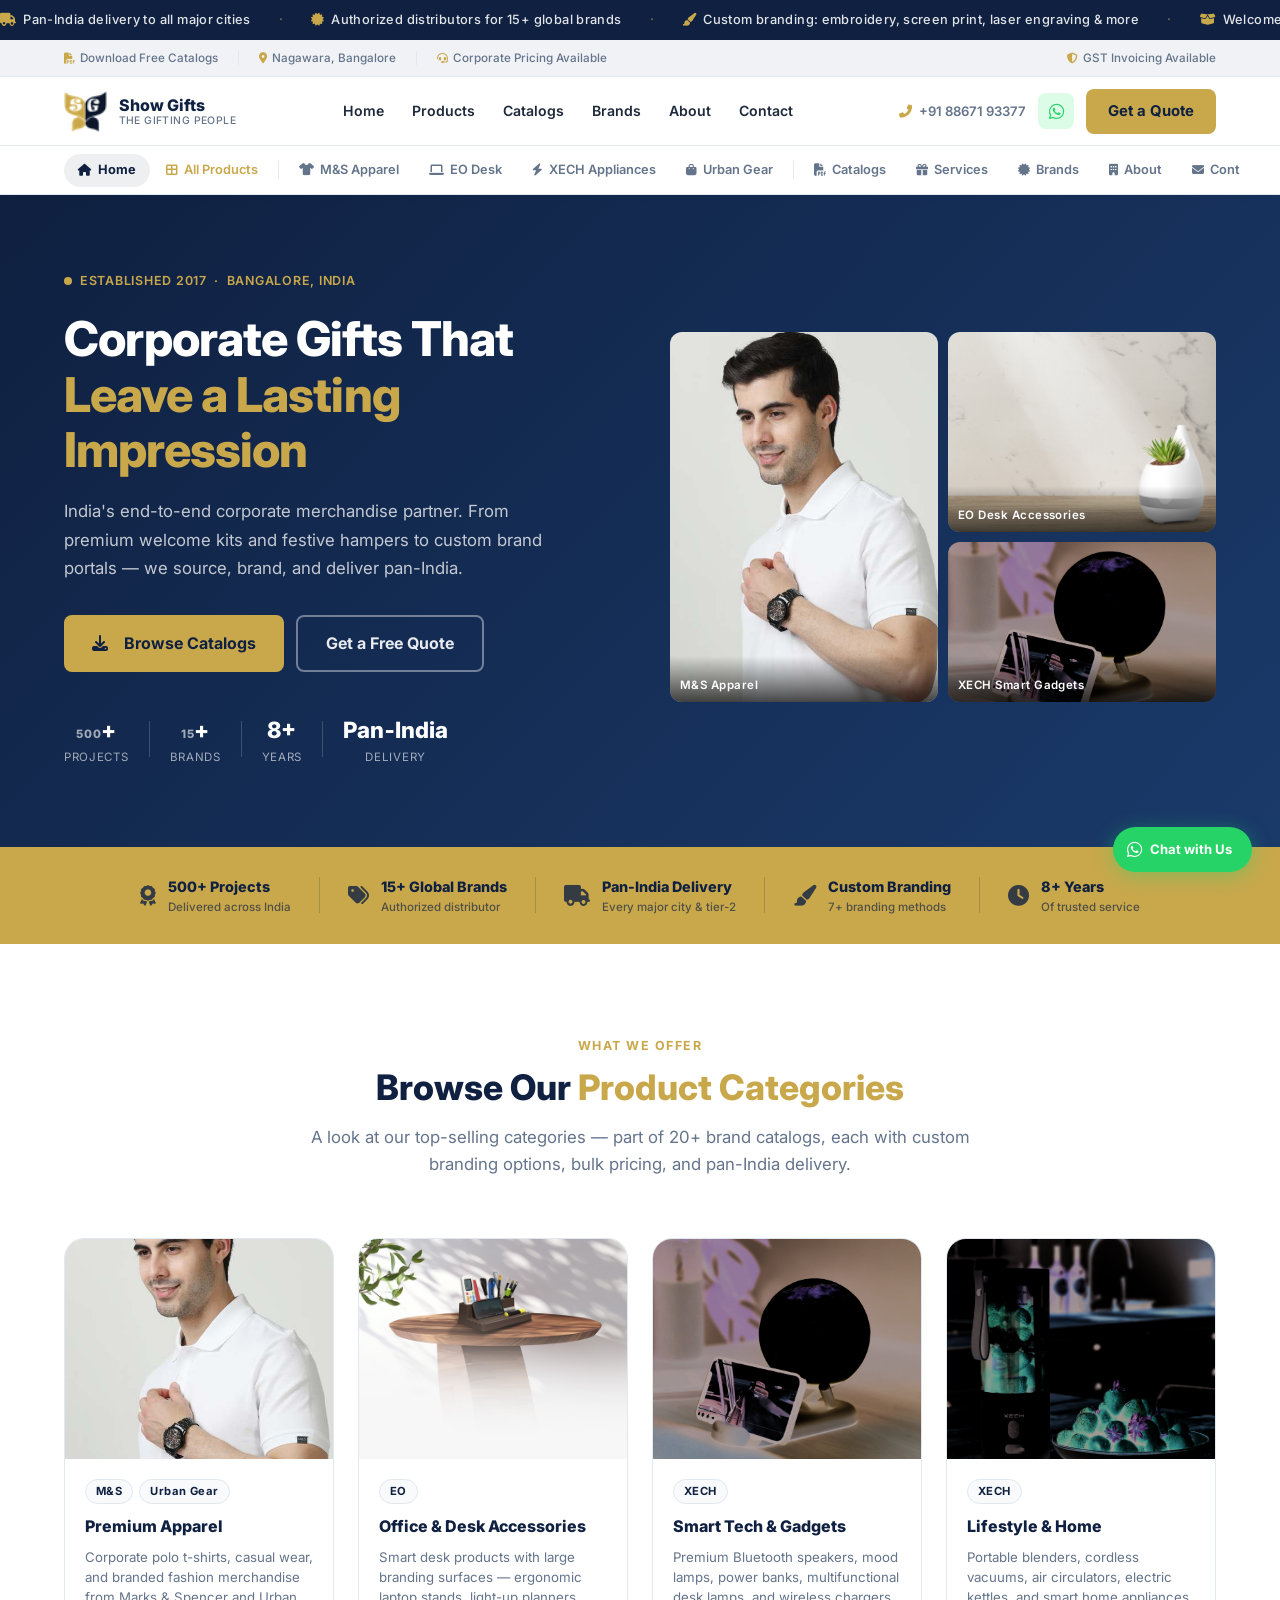
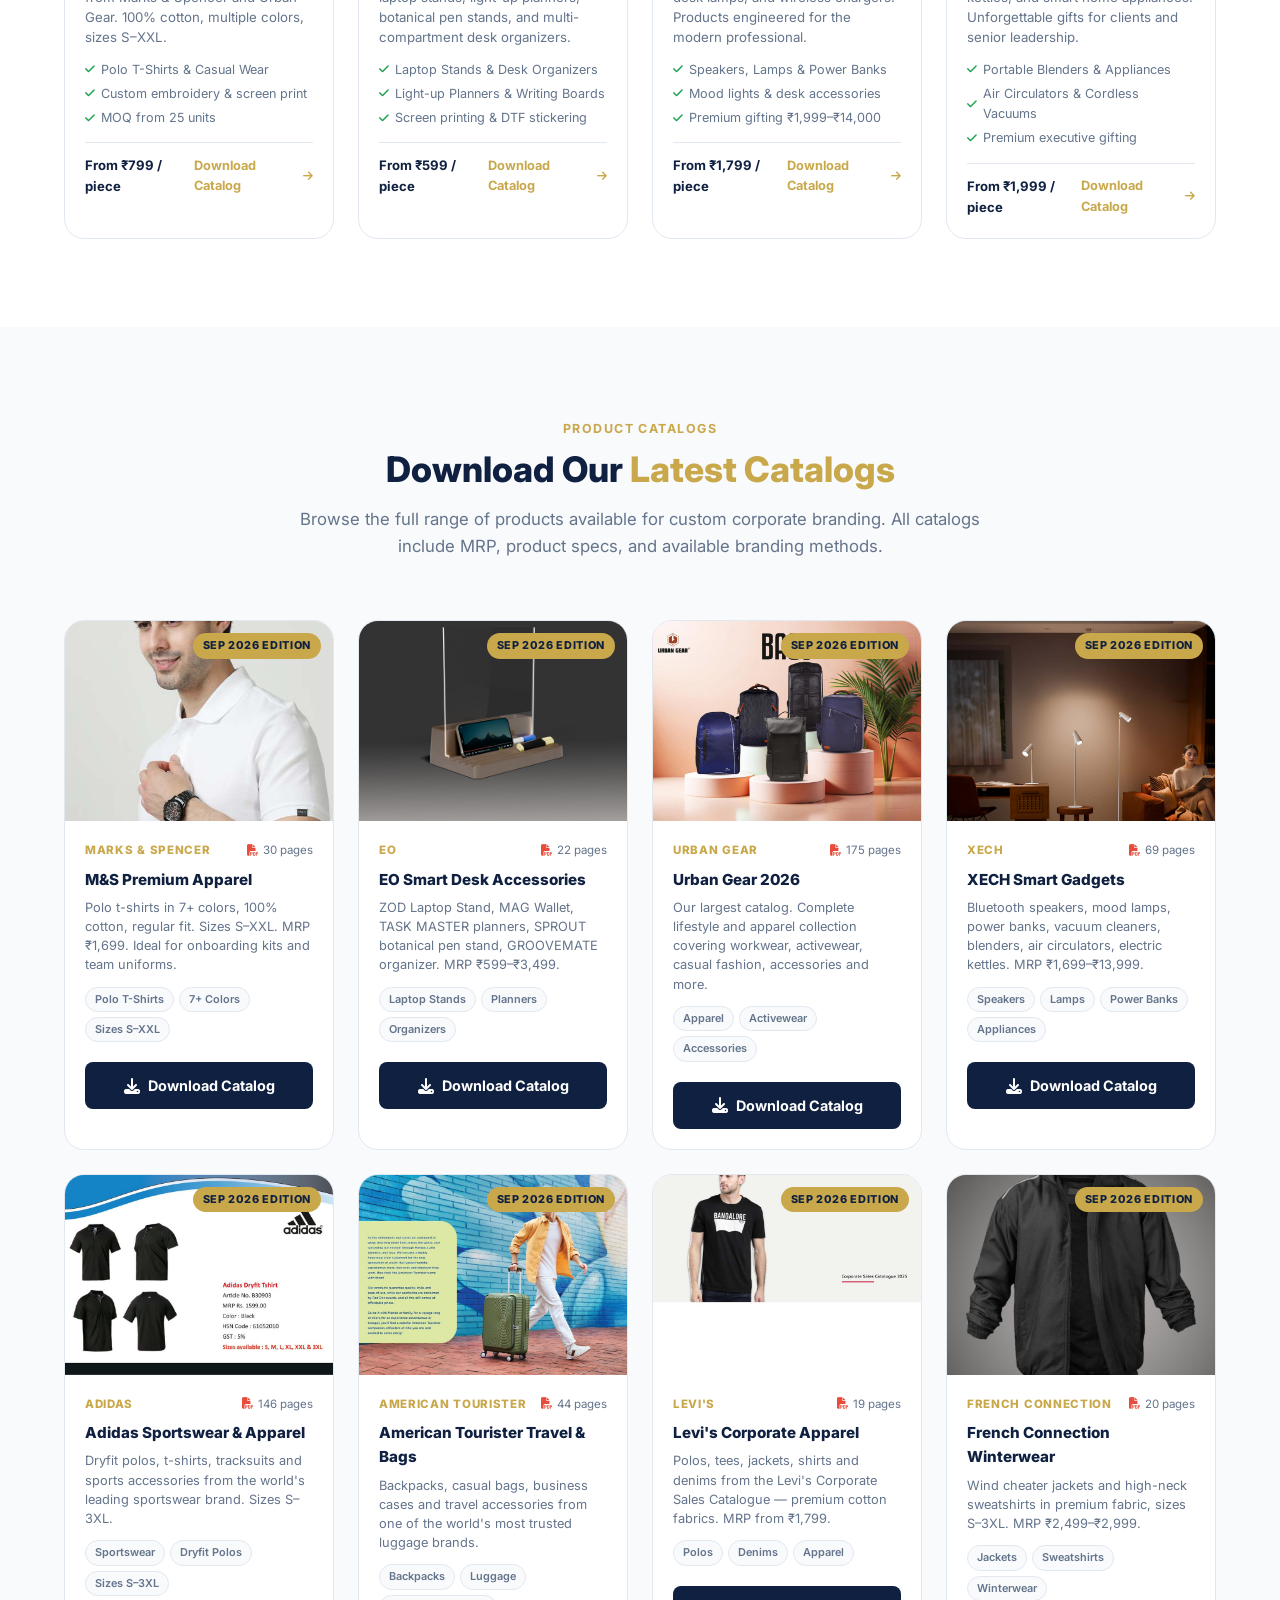
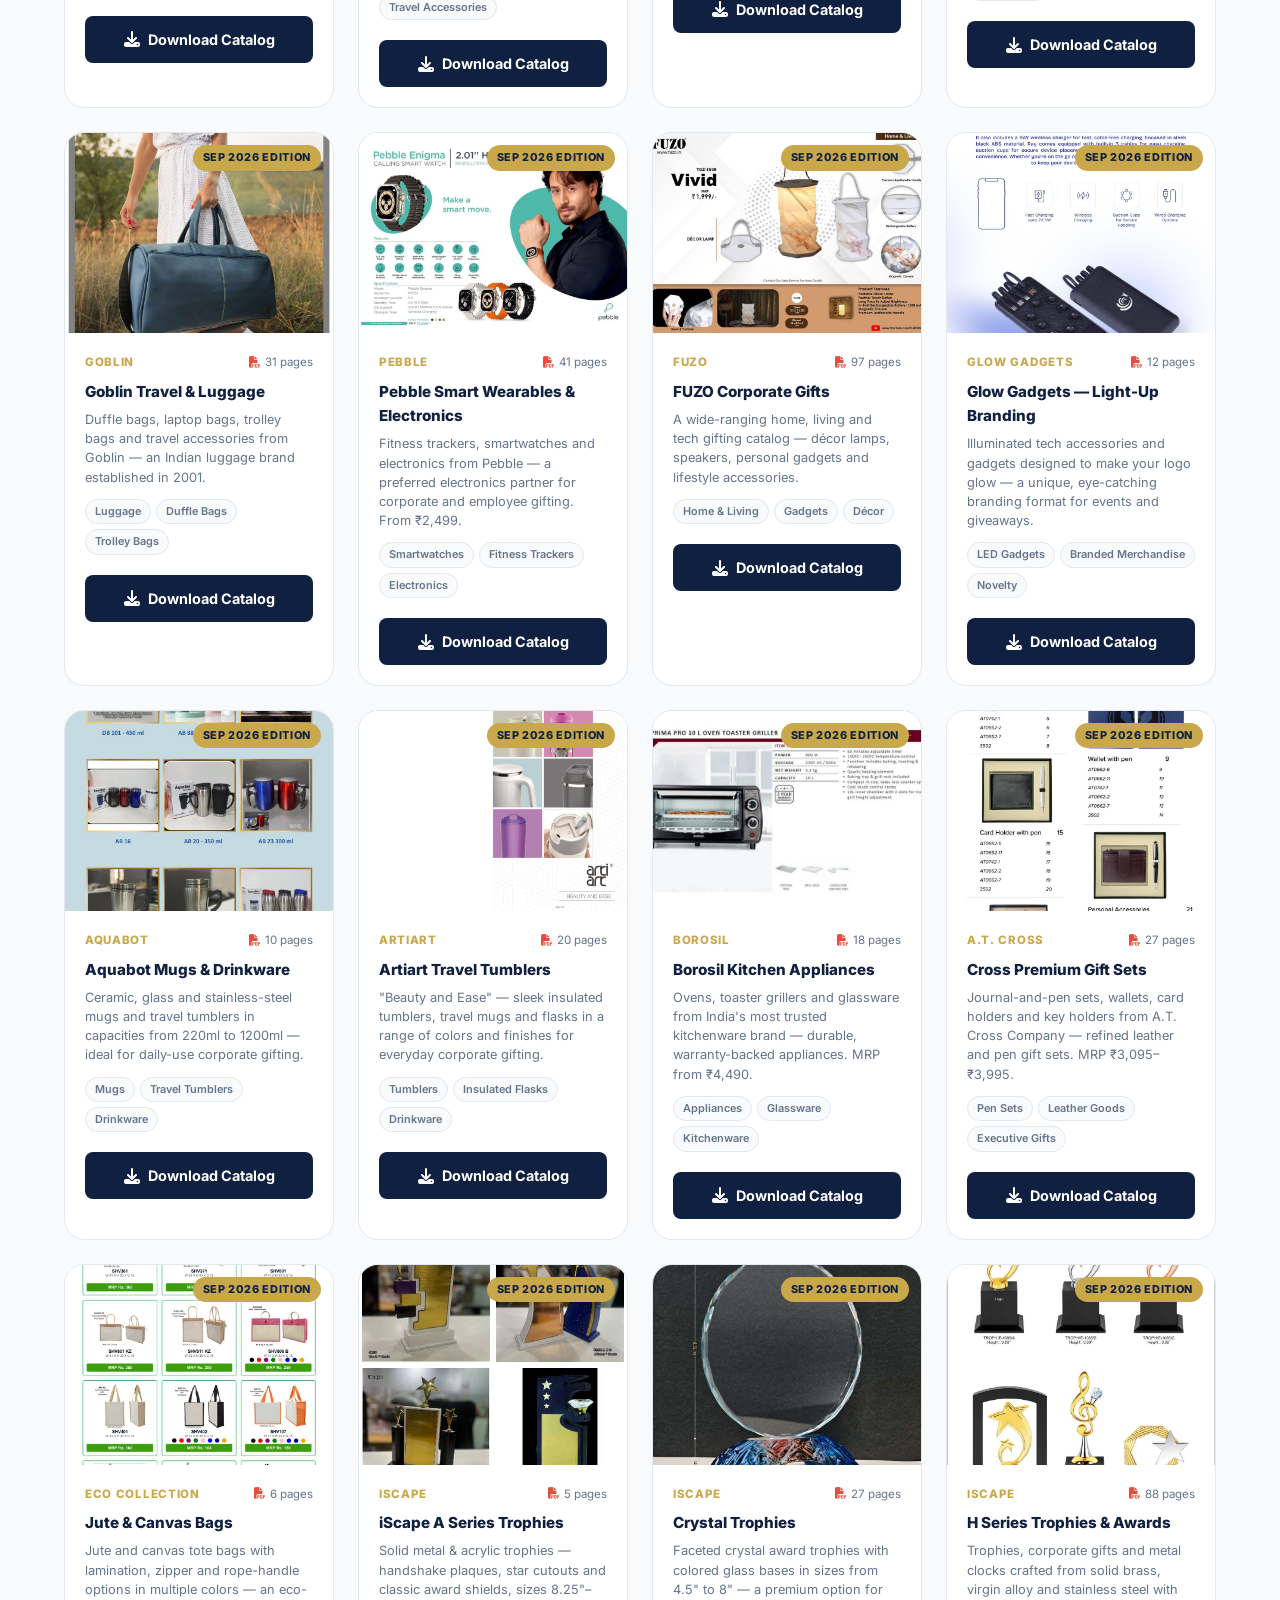
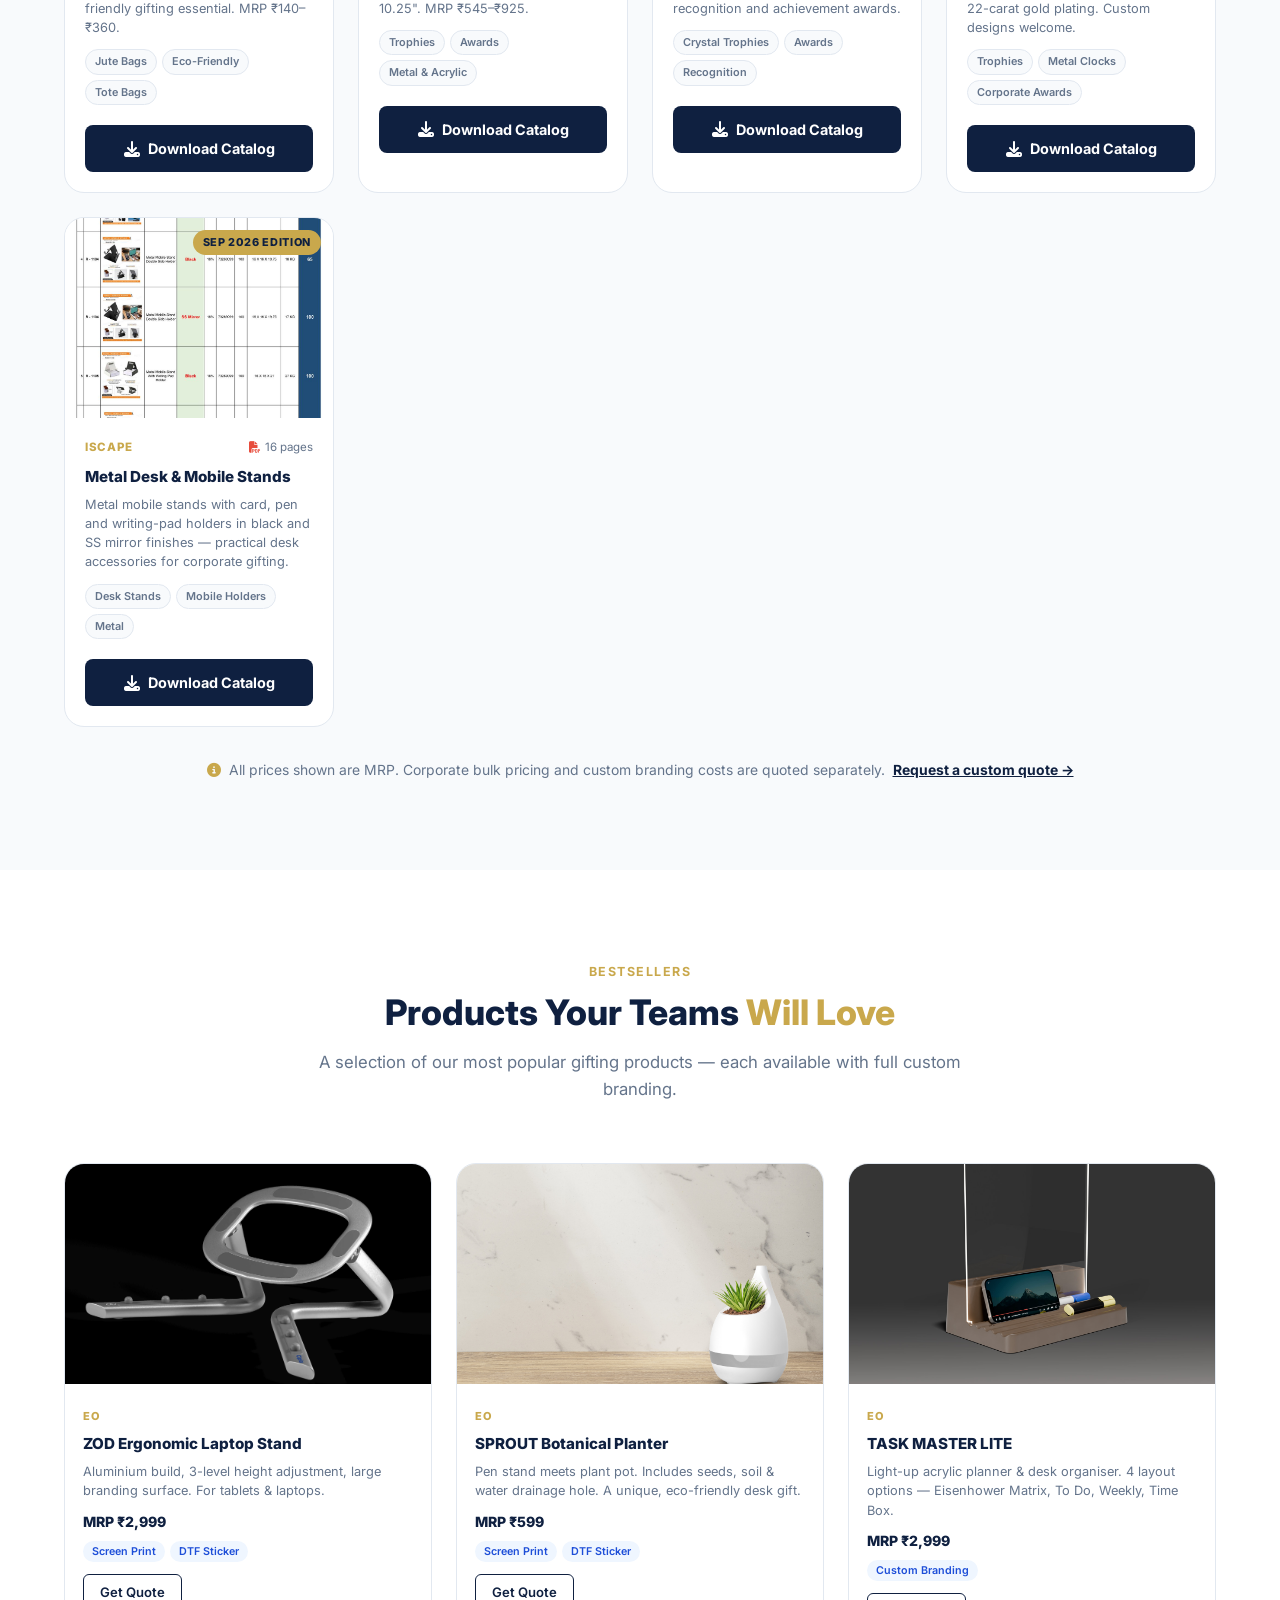
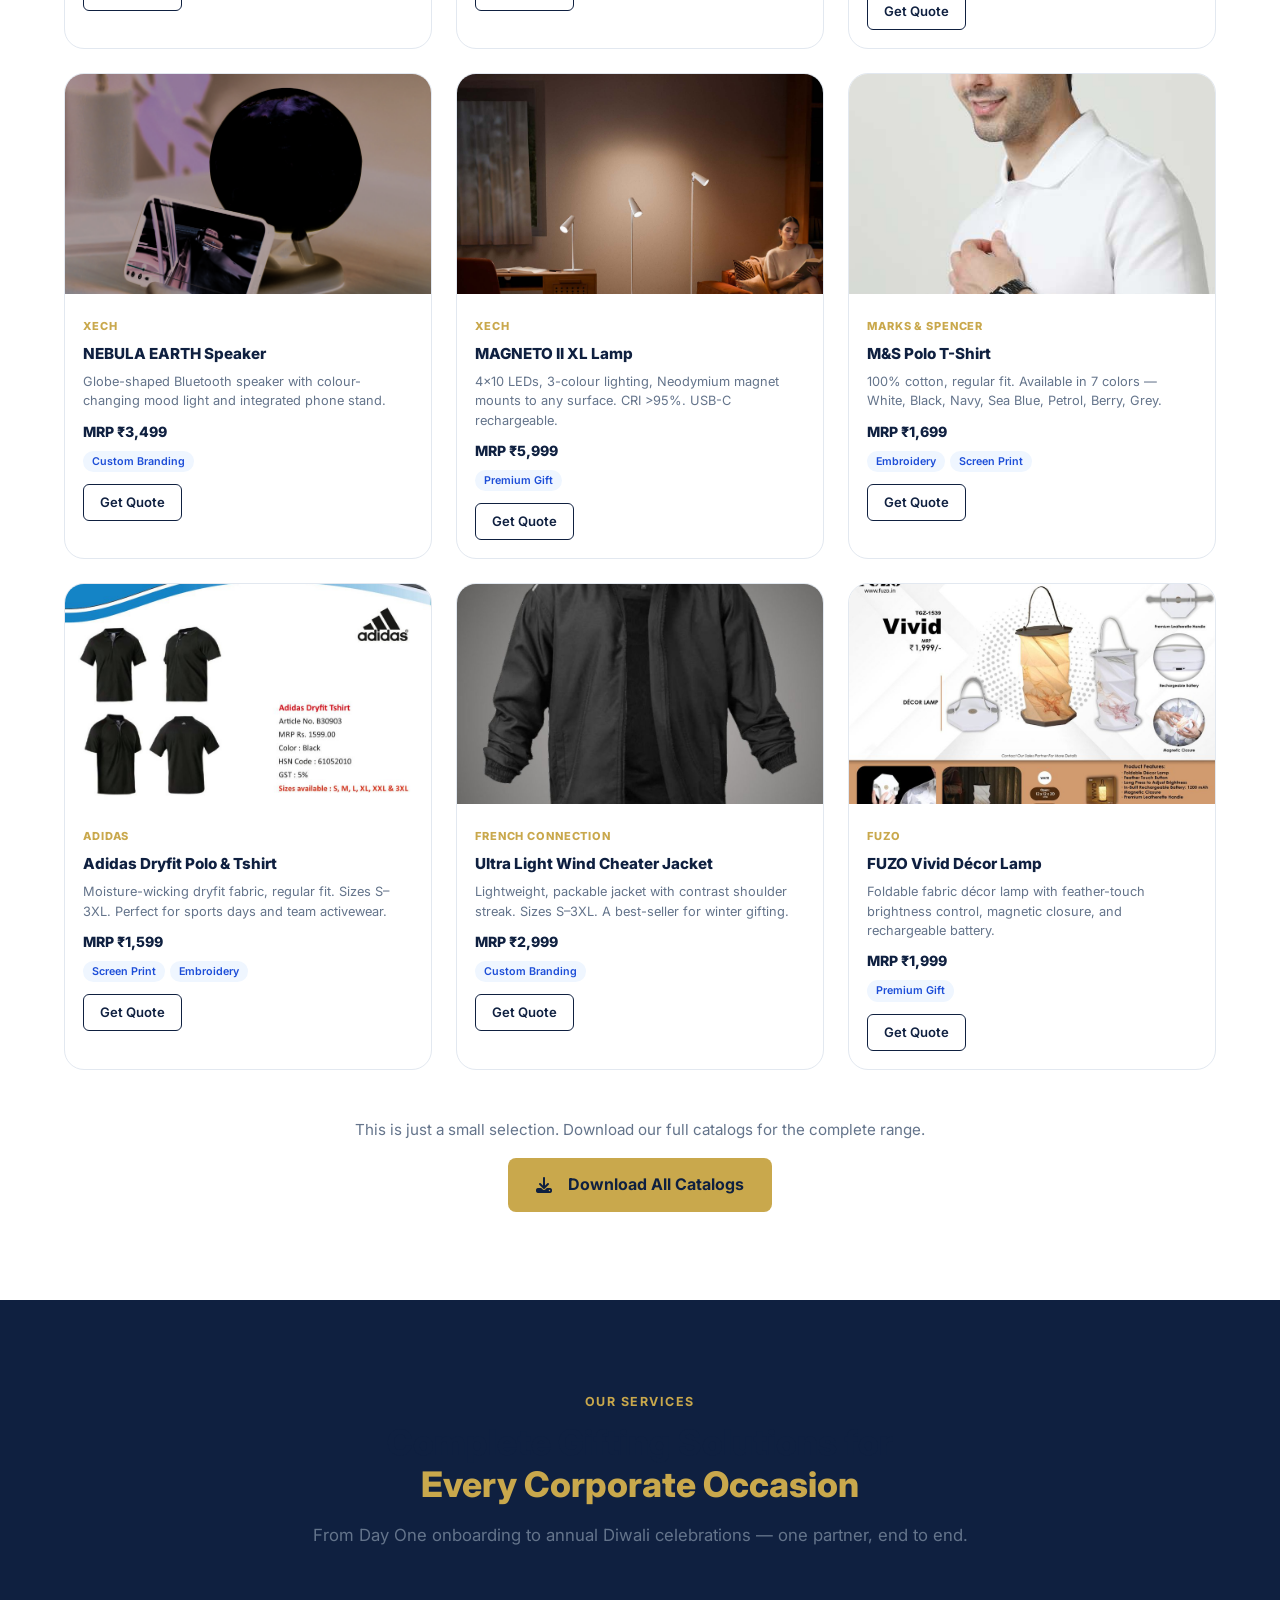
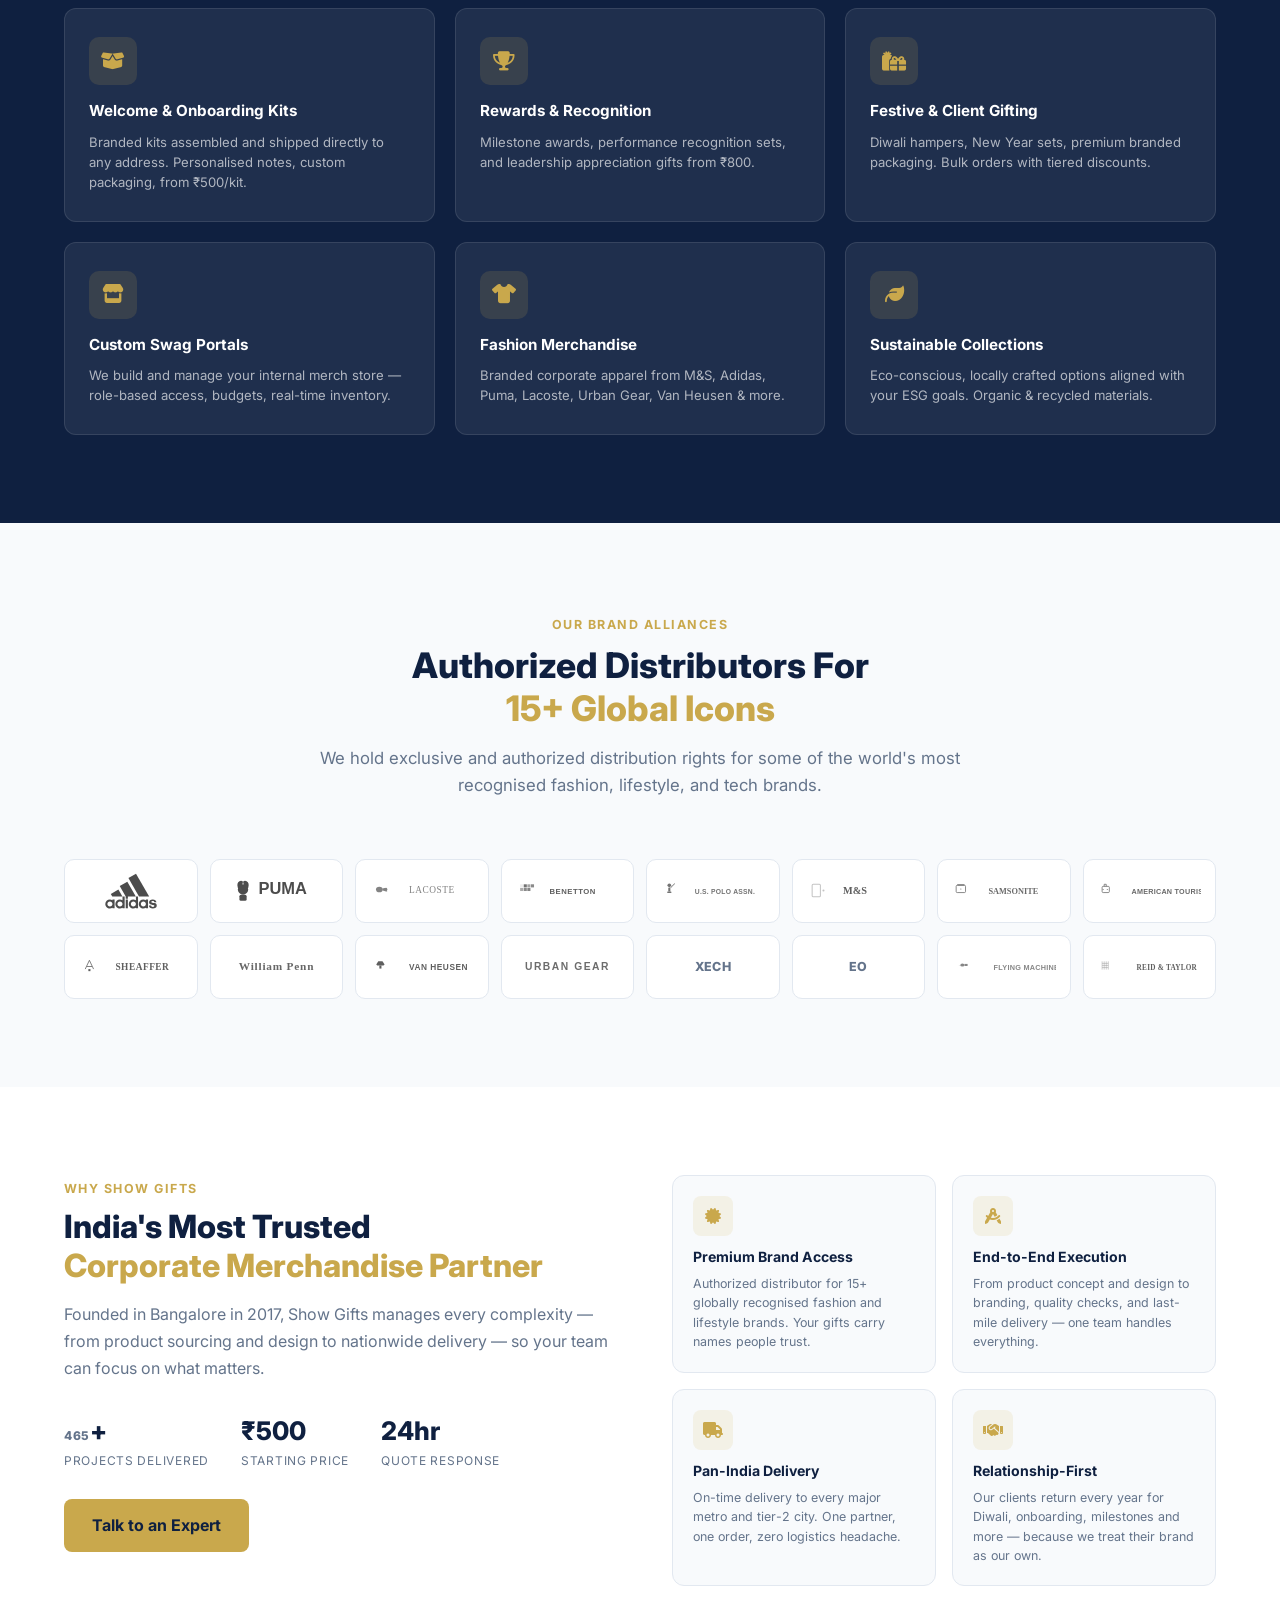
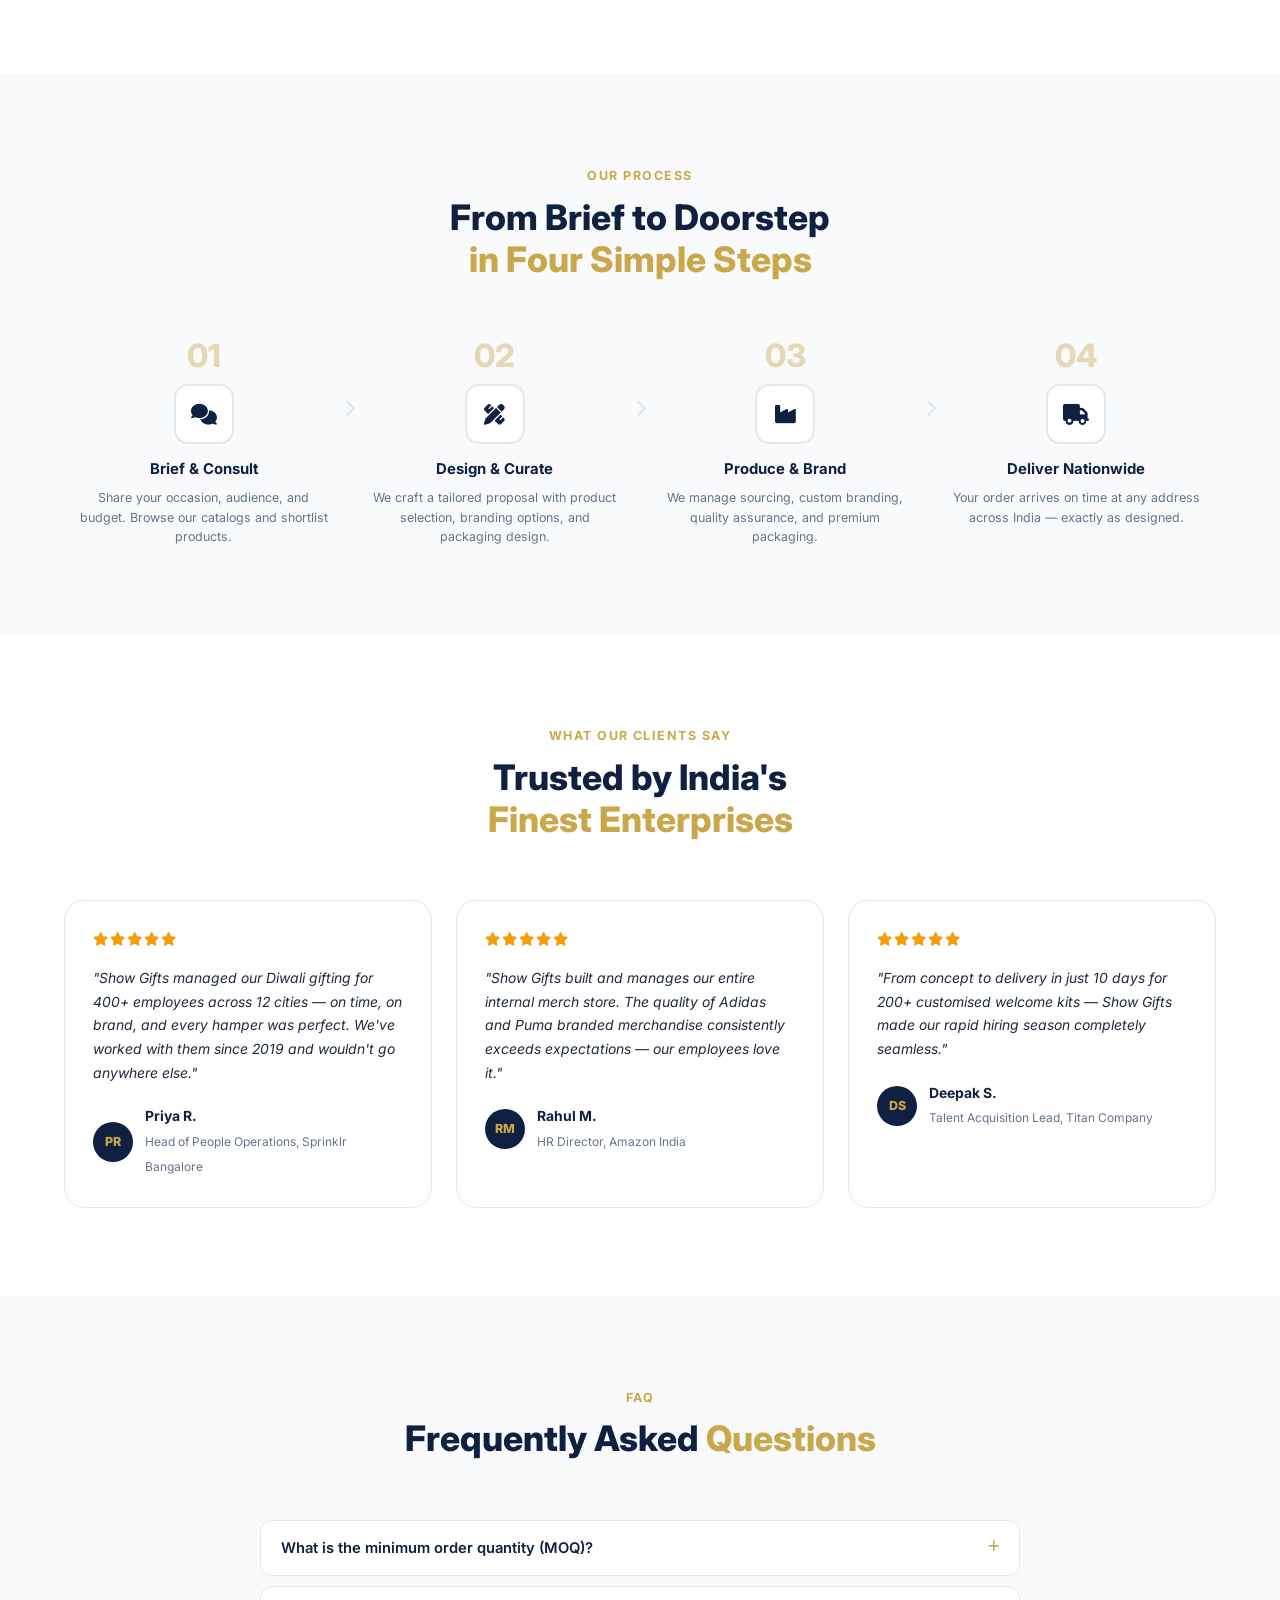
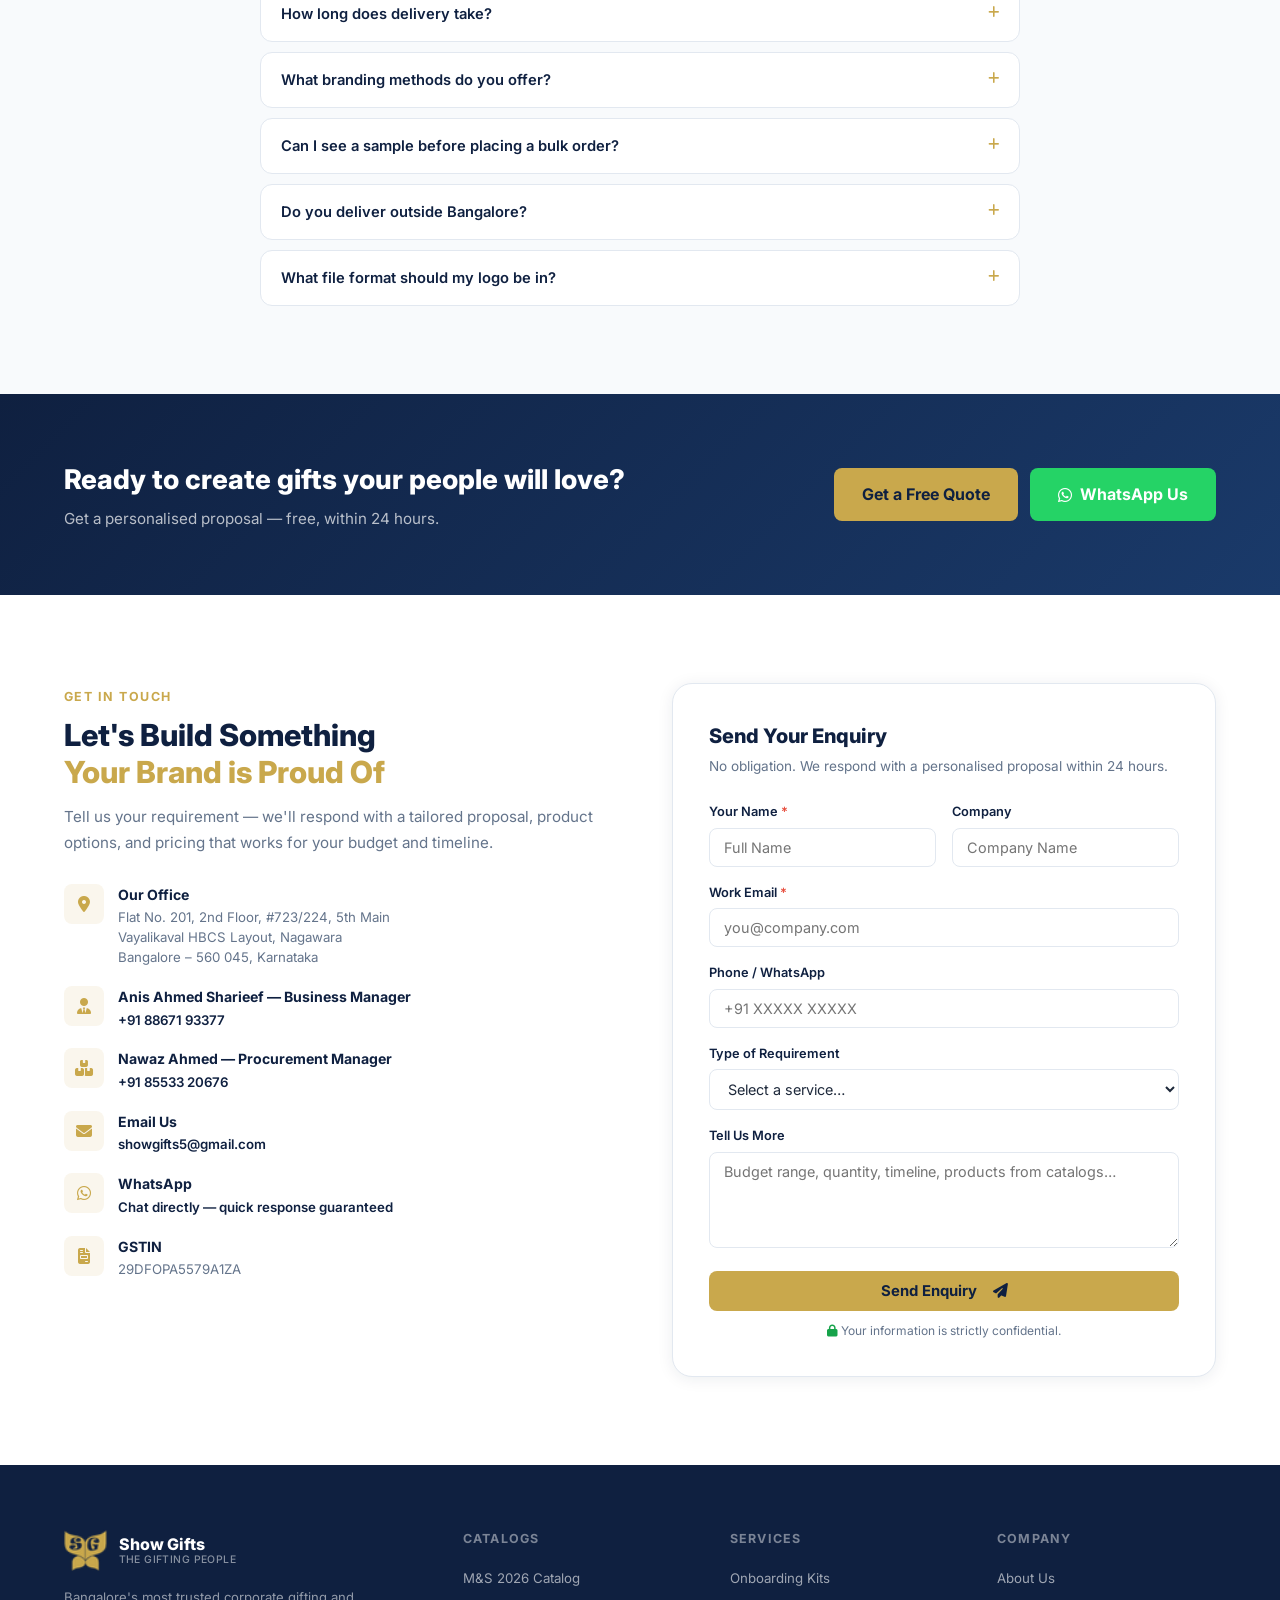
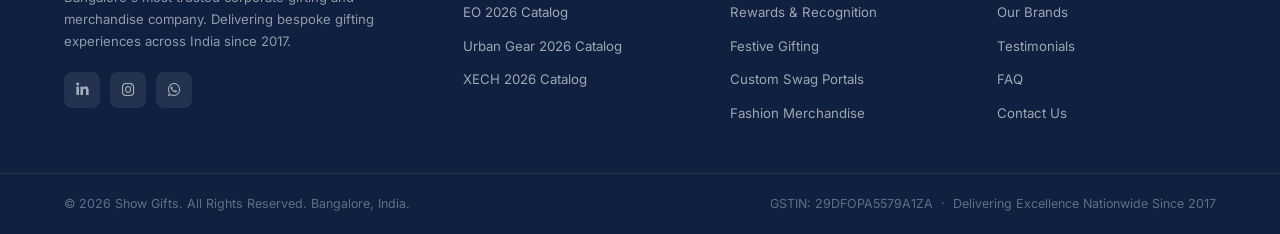
==== commit 1c258bbf: "Route contact form enquiries to WhatsApp (free, no API needed) The contact form now builds a formatt" ====
--- a/index.html
+++ b/index.html
@@ -1504,9 +1504,9 @@
         </form>
 
         <div class="form-ok" id="formOk">
-          <div class="fok-ico"><i class="fas fa-check-circle"></i></div>
-          <h3>Thank you! We'll be in touch.</h3>
-          <p>Expect a personalised response within 24 business hours.</p>
+          <div class="fok-ico"><i class="fab fa-whatsapp"></i></div>
+          <h3>Almost done!</h3>
+          <p>We've opened WhatsApp with your enquiry filled in — just hit <strong>Send</strong> there to reach us. Didn't open? <a href="https://wa.me/918867193377" target="_blank" id="waFallback">Tap here</a>.</p>
         </div>
       </div>
     </div>
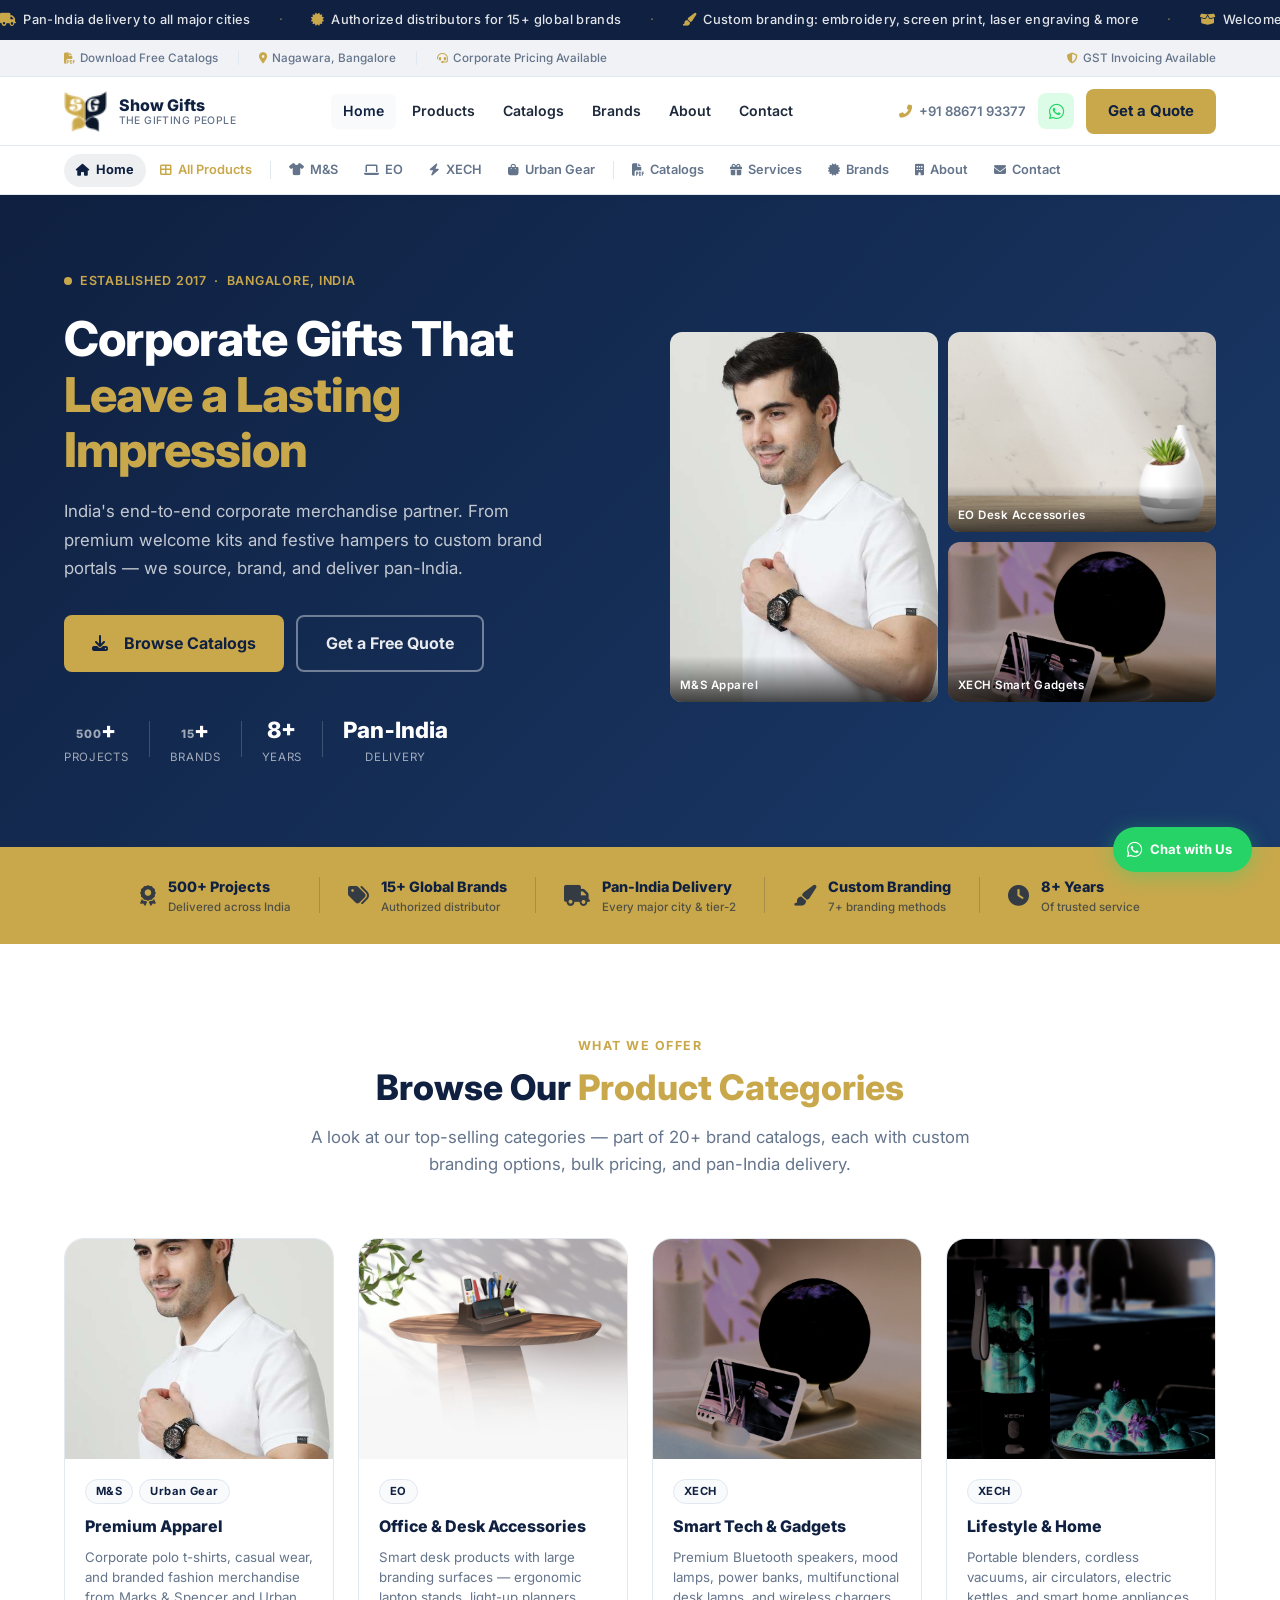
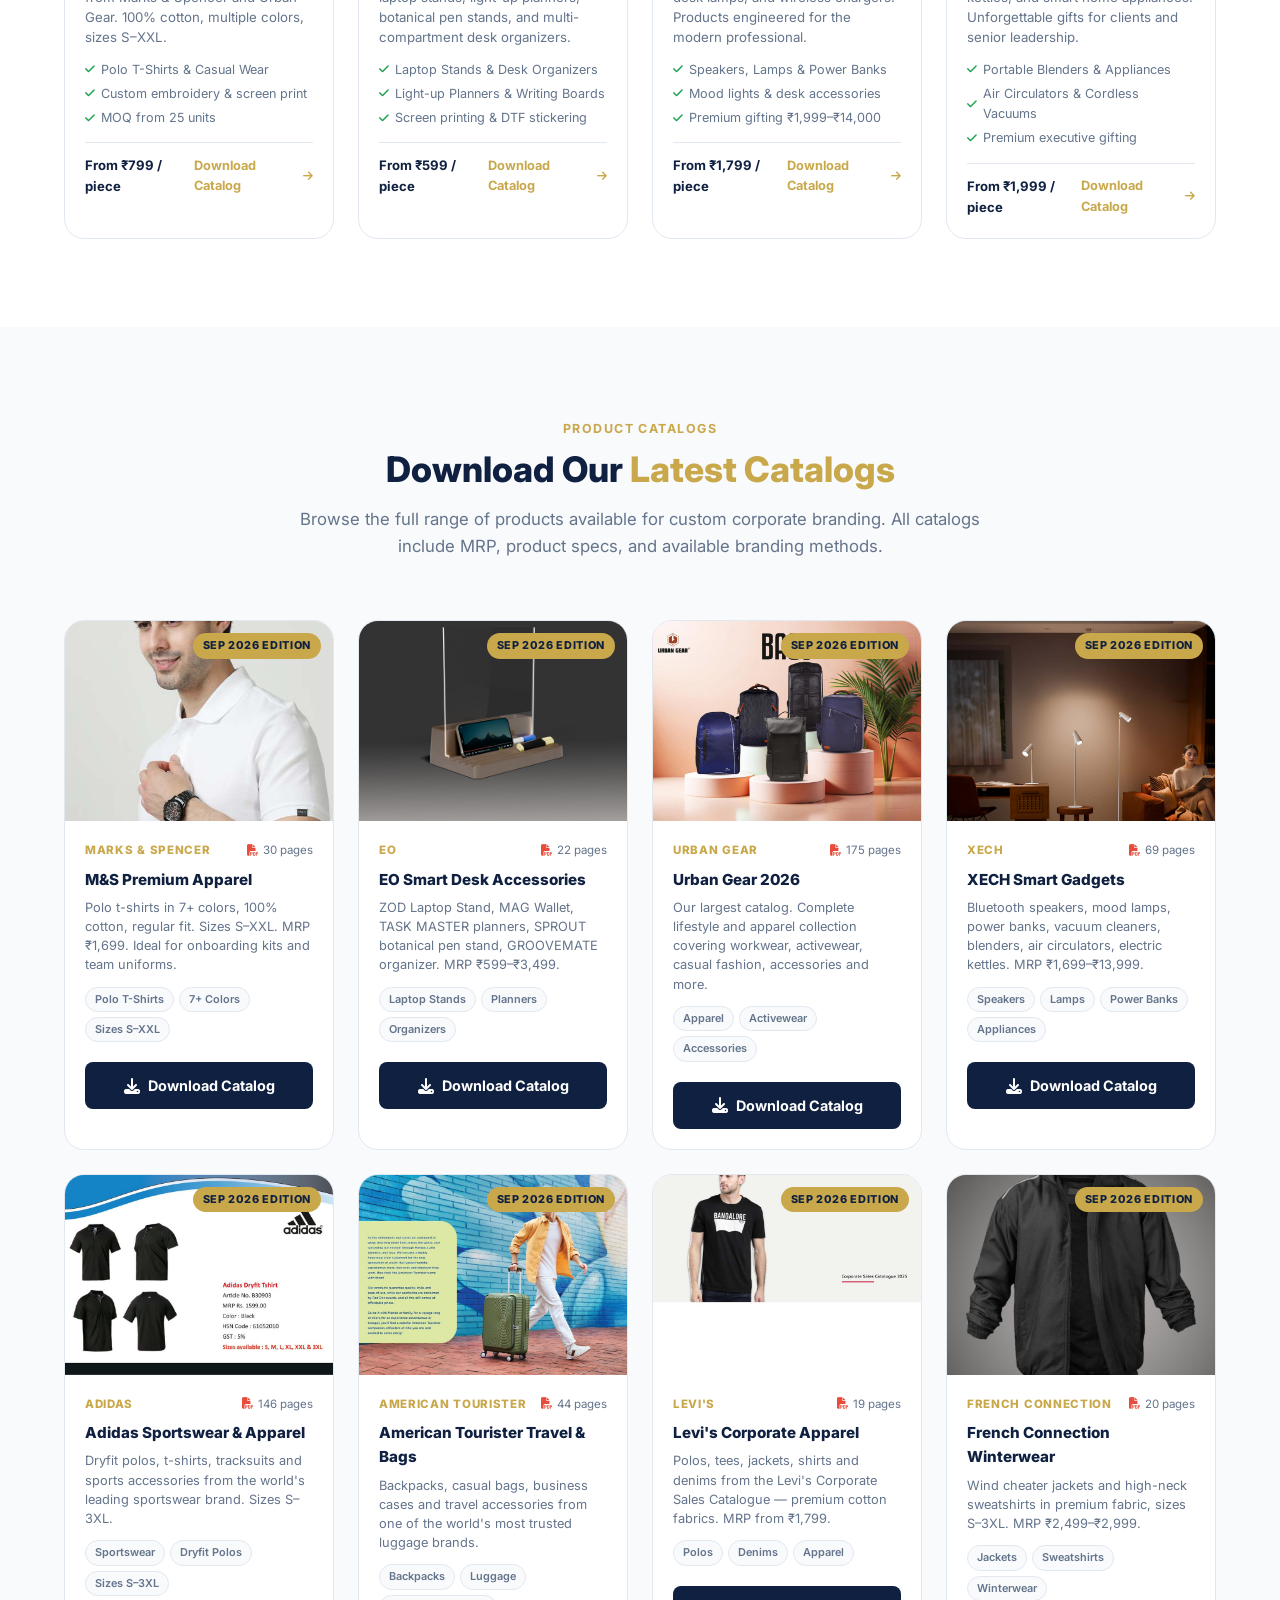
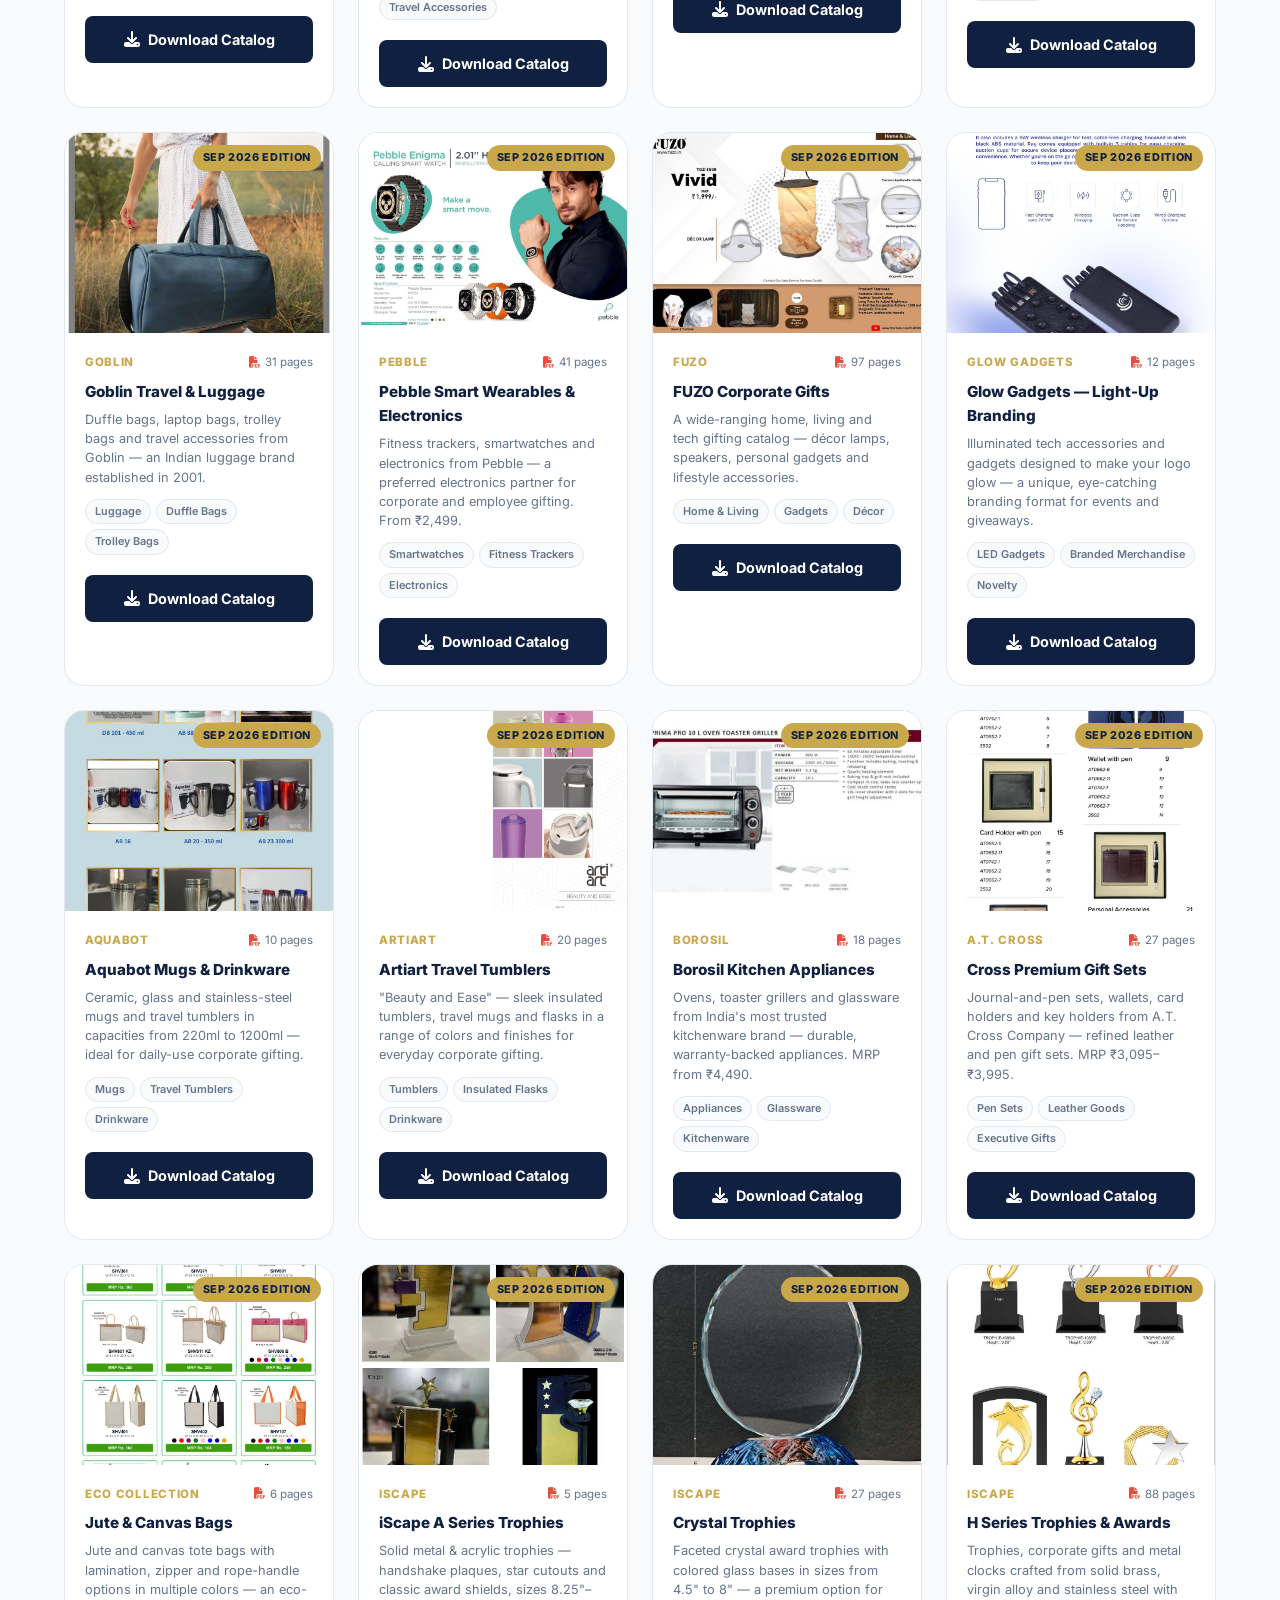
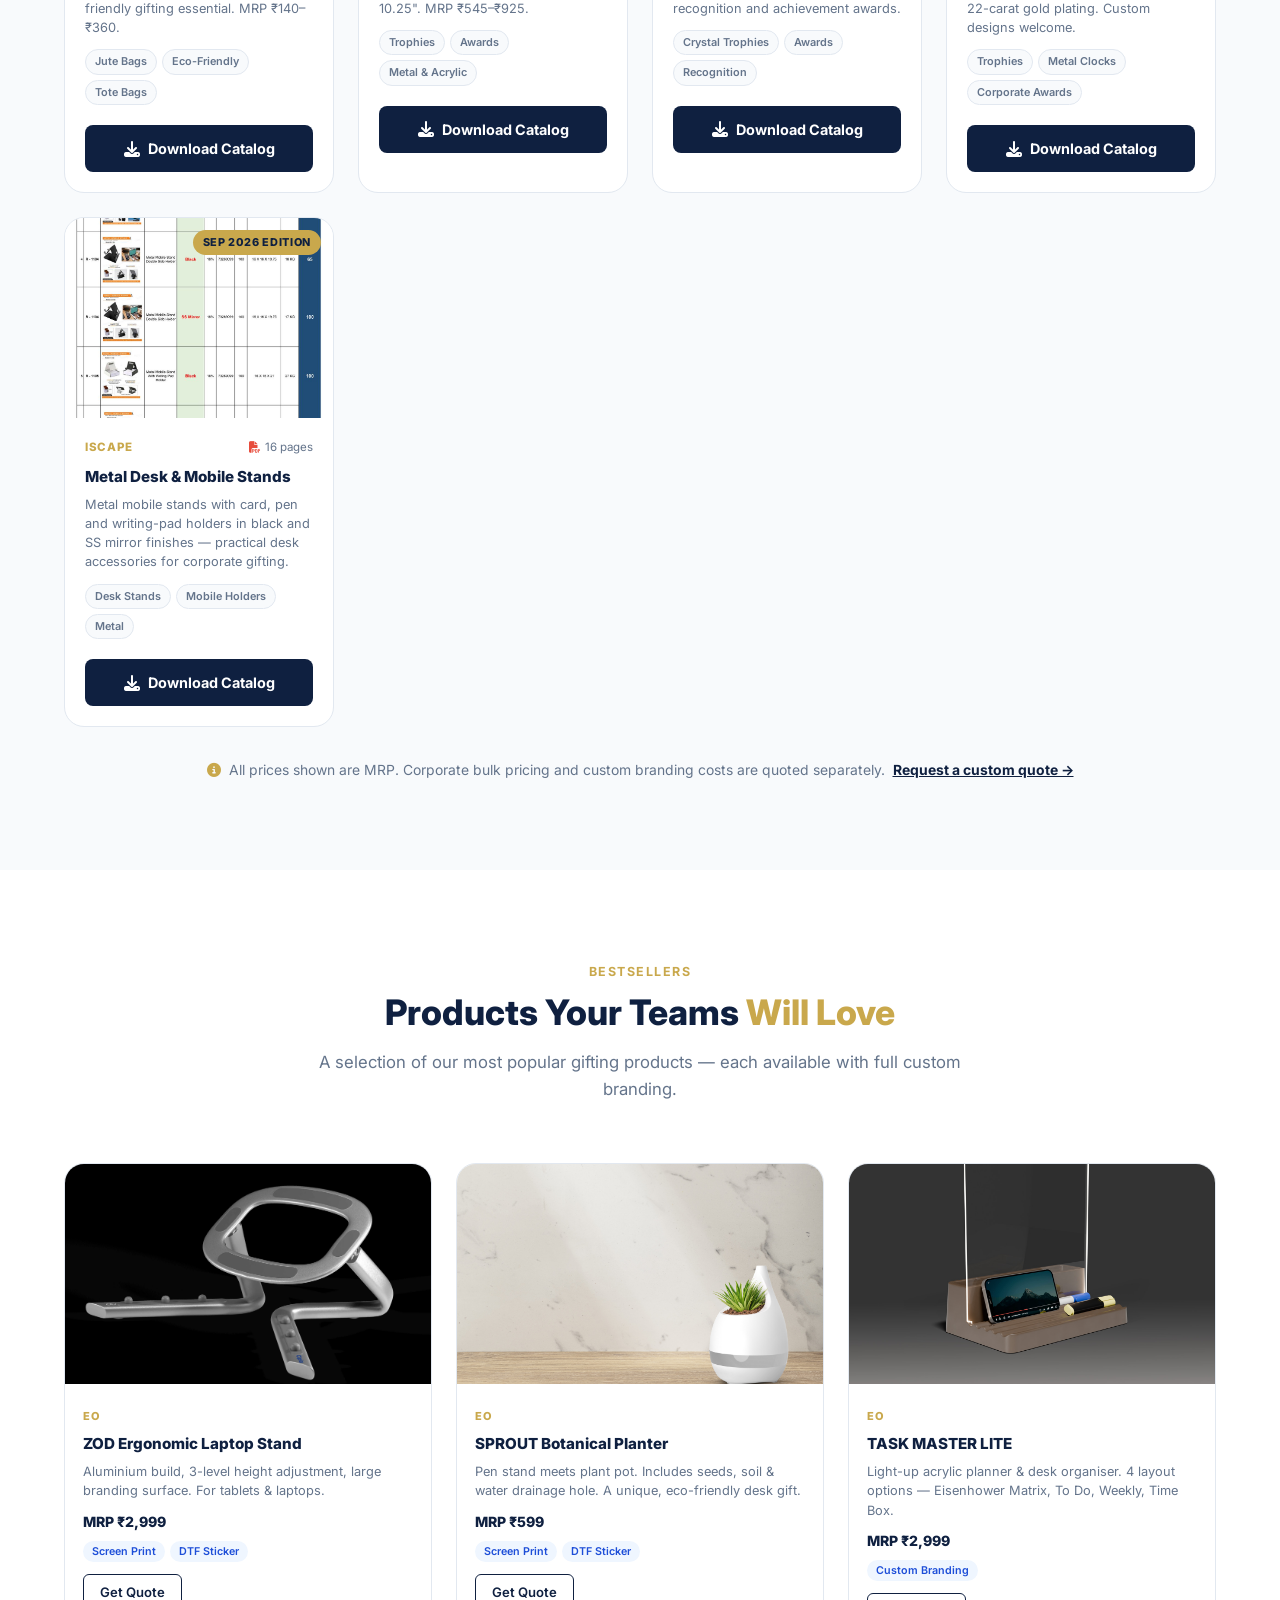
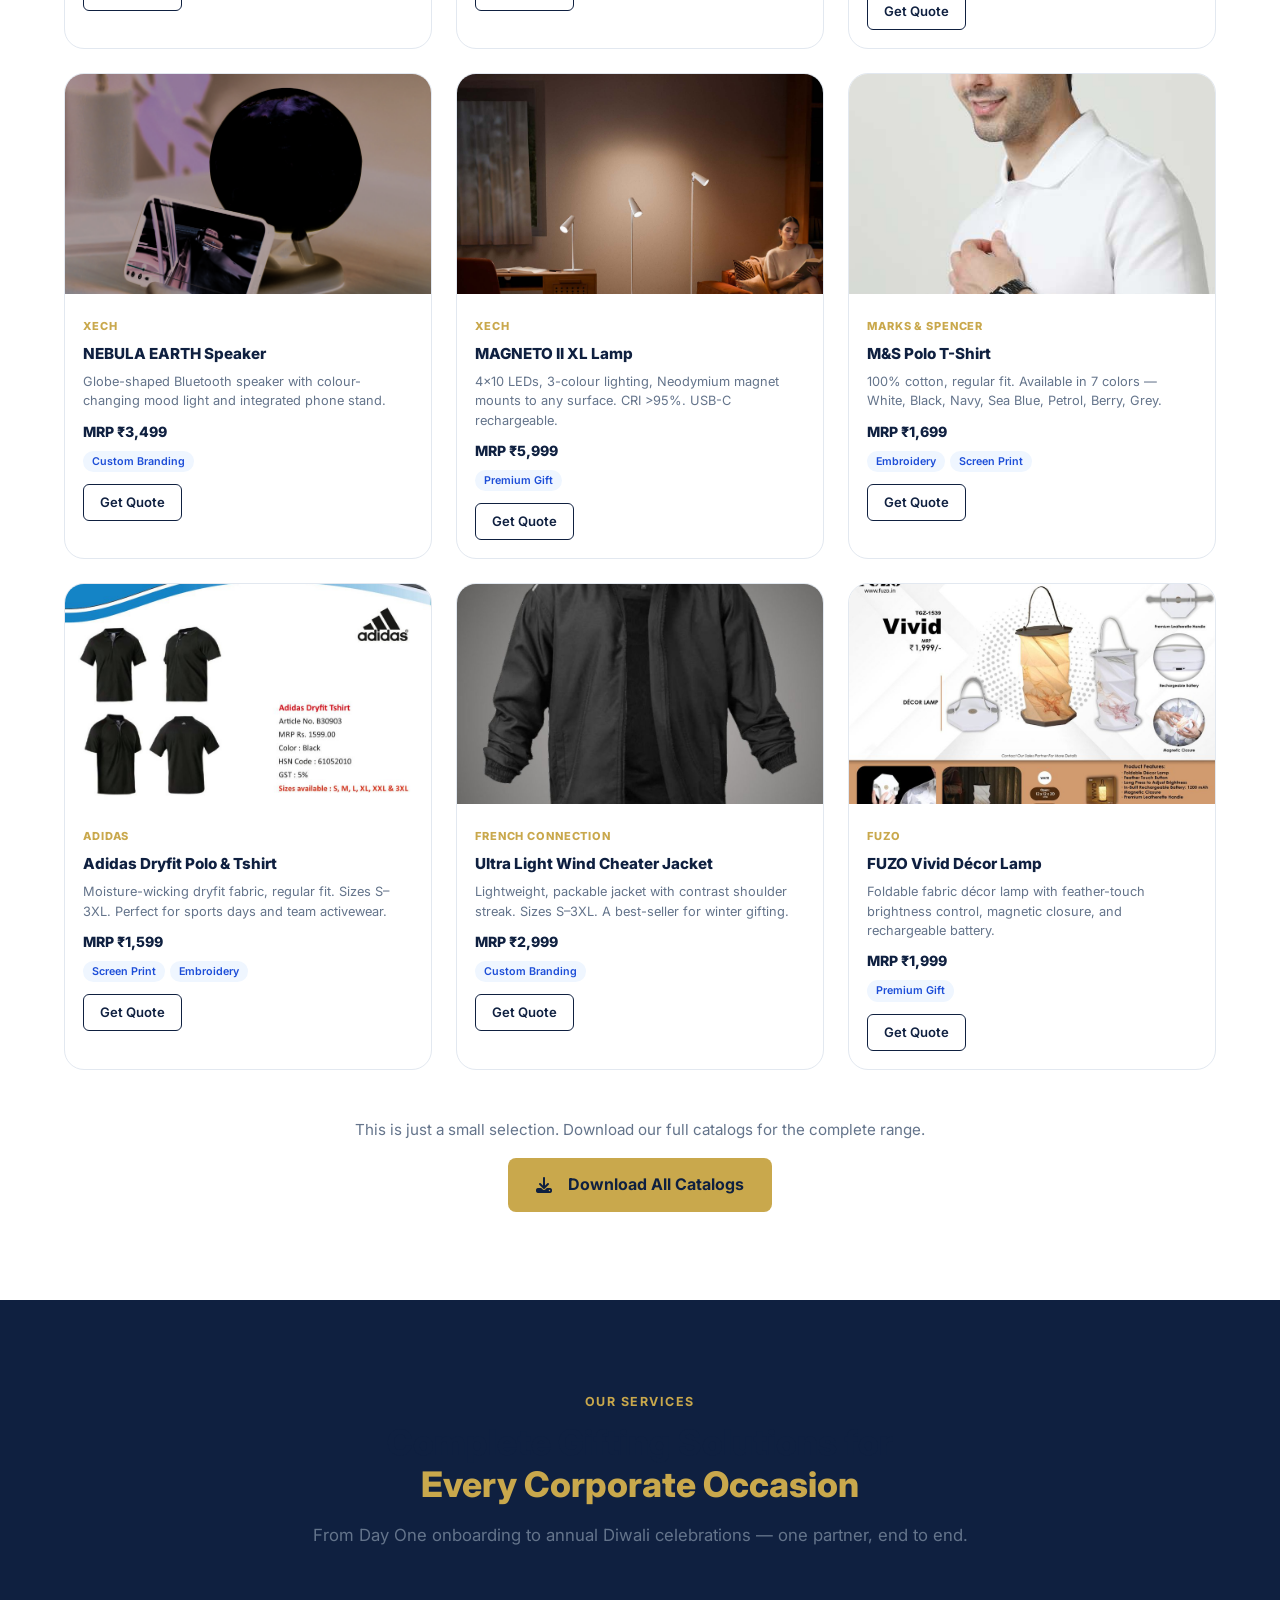
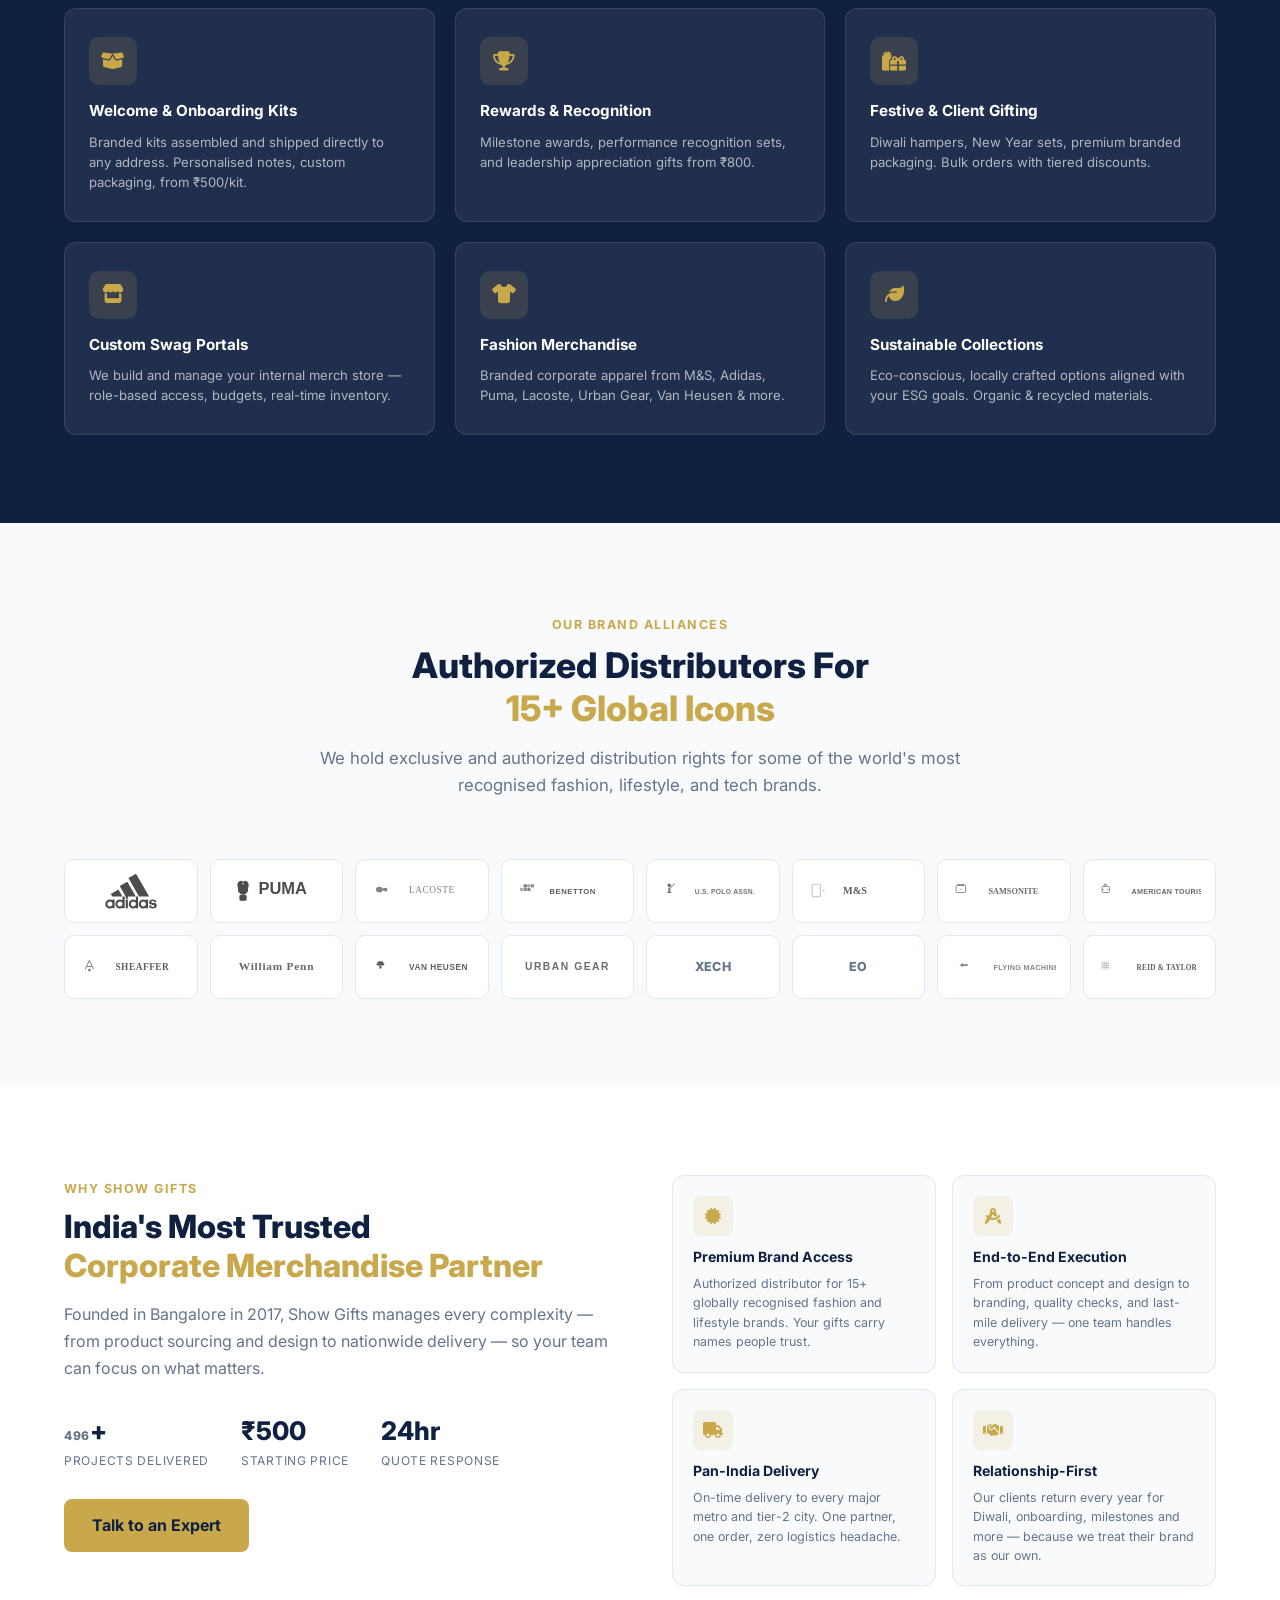
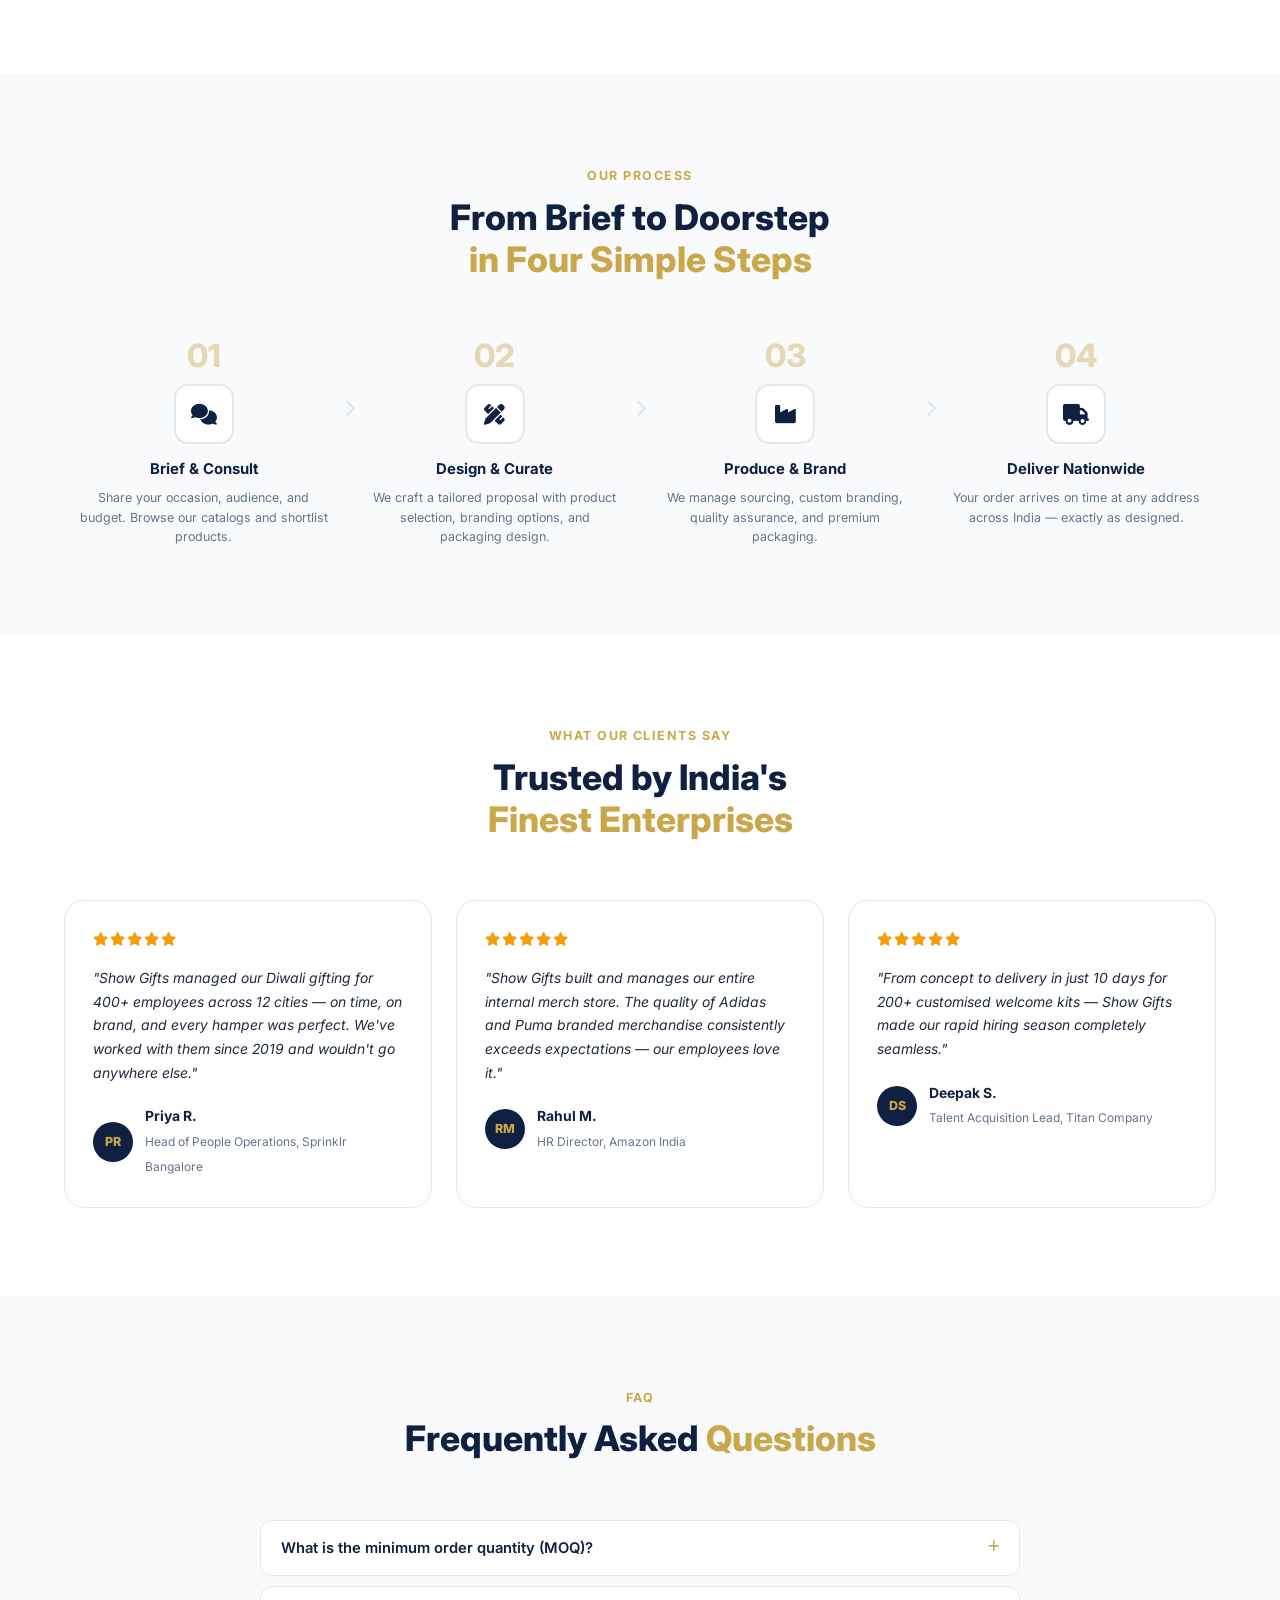
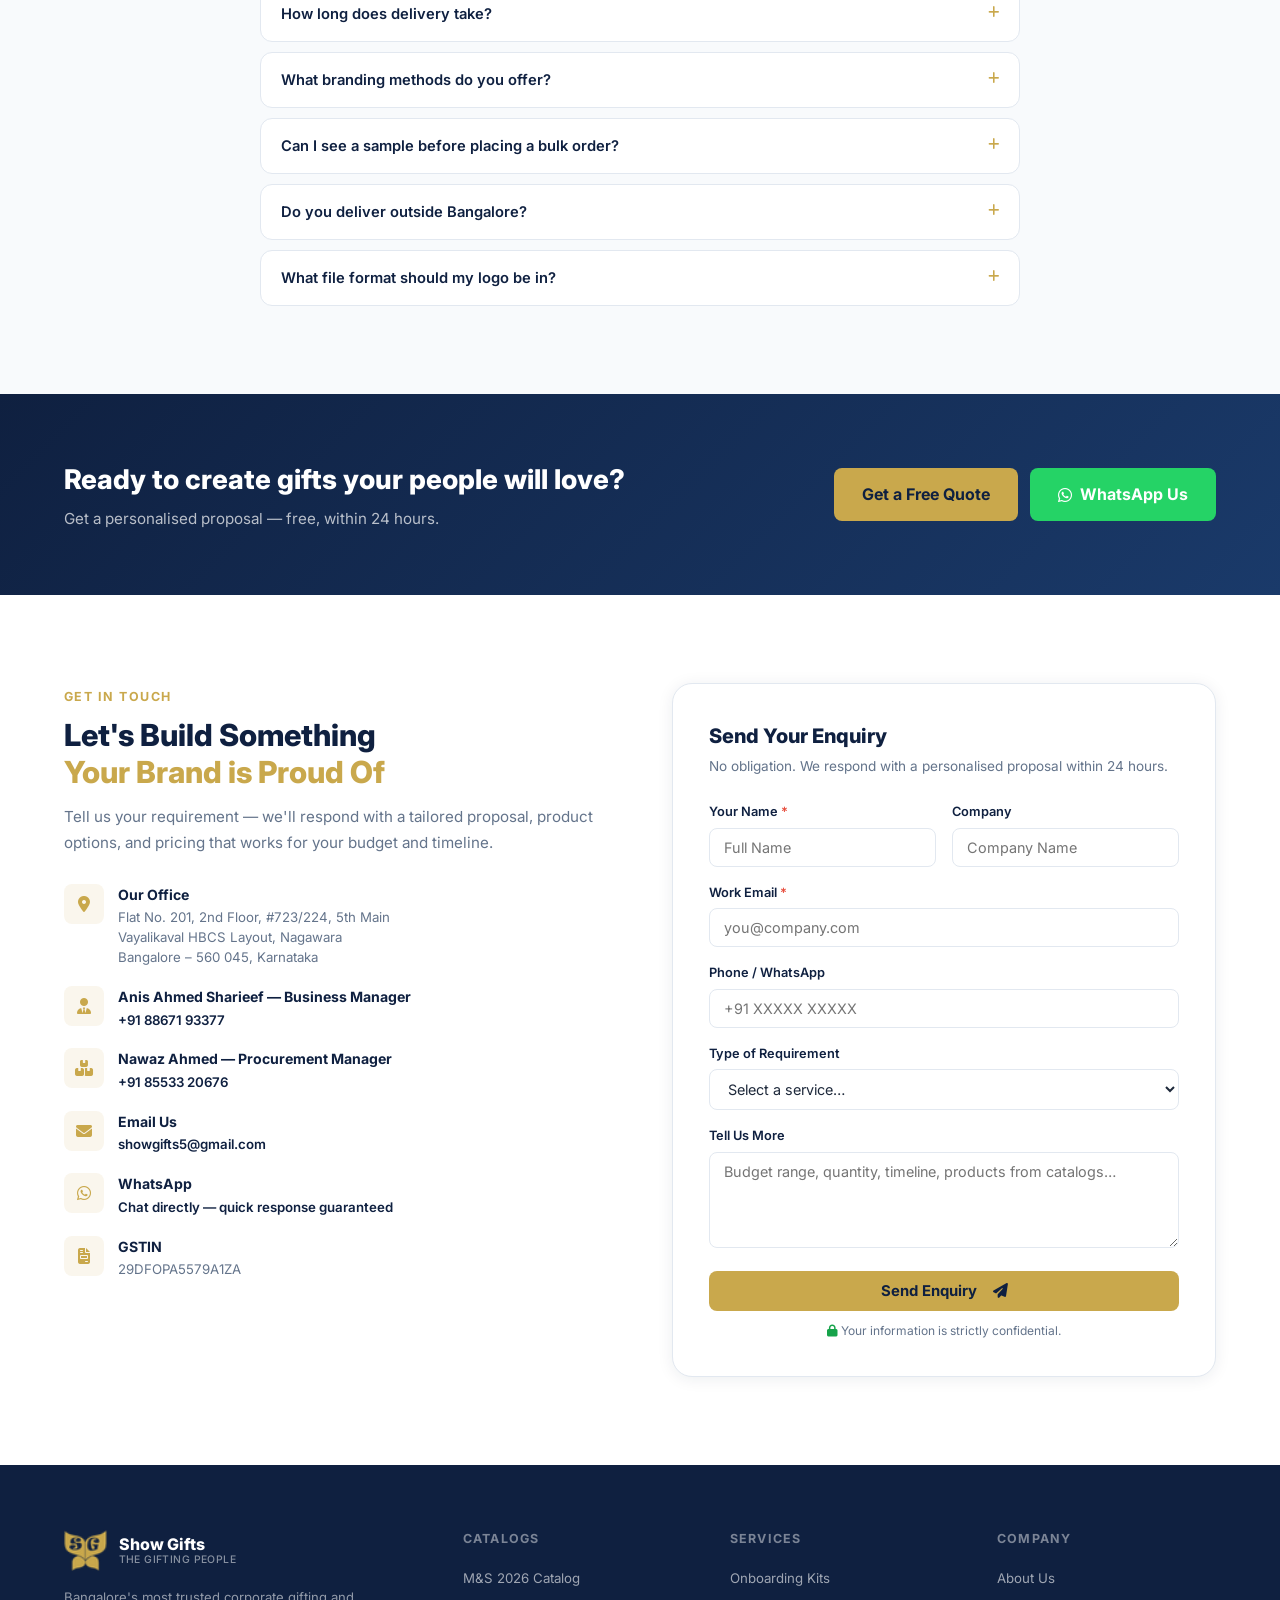
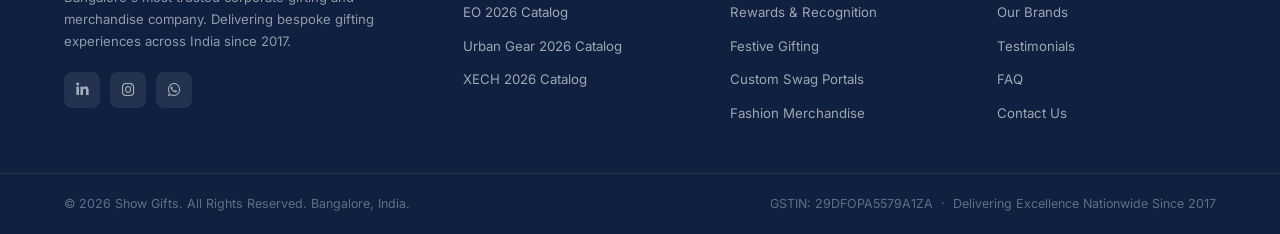
==== commit 5c3b0499: "Fix category nav overflow clipping "Contact" at the right edge Full alignment audit found one real b" ====
--- a/index.html
+++ b/index.html
@@ -100,9 +100,9 @@
     <a href="#home" class="active"><i class="fas fa-home"></i> Home</a>
     <a href="#categories" class="highlight"><i class="fas fa-th-large"></i> All Products</a>
     <div class="cat-sep"></div>
-    <a href="#categories"><i class="fas fa-tshirt"></i> M&amp;S Apparel</a>
-    <a href="#categories"><i class="fas fa-laptop"></i> EO Desk</a>
-    <a href="#categories"><i class="fas fa-bolt"></i> XECH Appliances</a>
+    <a href="#categories"><i class="fas fa-tshirt"></i> M&amp;S</a>
+    <a href="#categories"><i class="fas fa-laptop"></i> EO</a>
+    <a href="#categories"><i class="fas fa-bolt"></i> XECH</a>
     <a href="#categories"><i class="fas fa-shopping-bag"></i> Urban Gear</a>
     <div class="cat-sep"></div>
     <a href="#catalogs"><i class="fas fa-file-pdf"></i> Catalogs</a>
--- a/styles.css
+++ b/styles.css
@@ -275,7 +275,7 @@
 .cat-nav a {
   display: flex; align-items: center; gap: 6px;
   color: var(--muted); font-size: .8rem; font-weight: 600;
-  padding: 6px 14px; border-radius: 24px; transition: all var(--trans);
+  padding: 6px 12px; border-radius: 24px; transition: all var(--trans);
   white-space: nowrap; flex-shrink: 0;
 }
 .cat-nav a:hover { color: var(--navy); background: var(--light); }
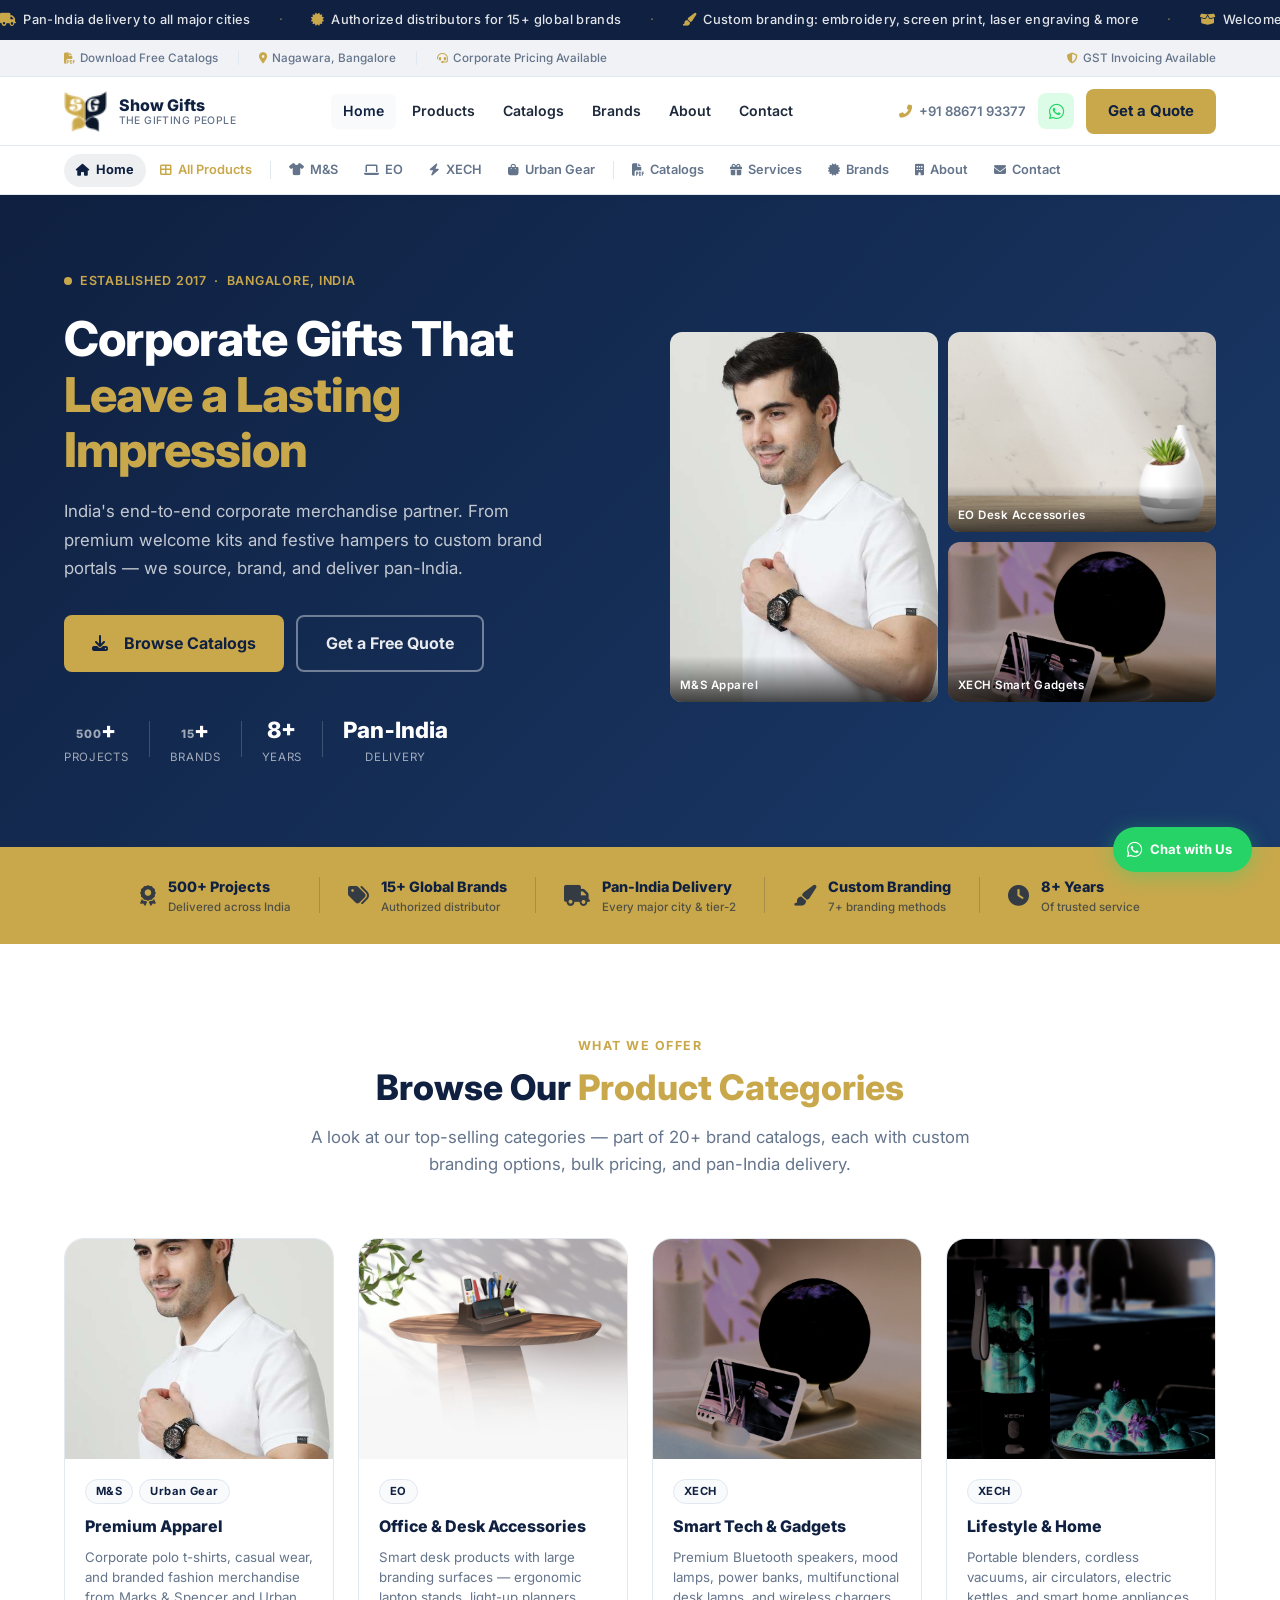
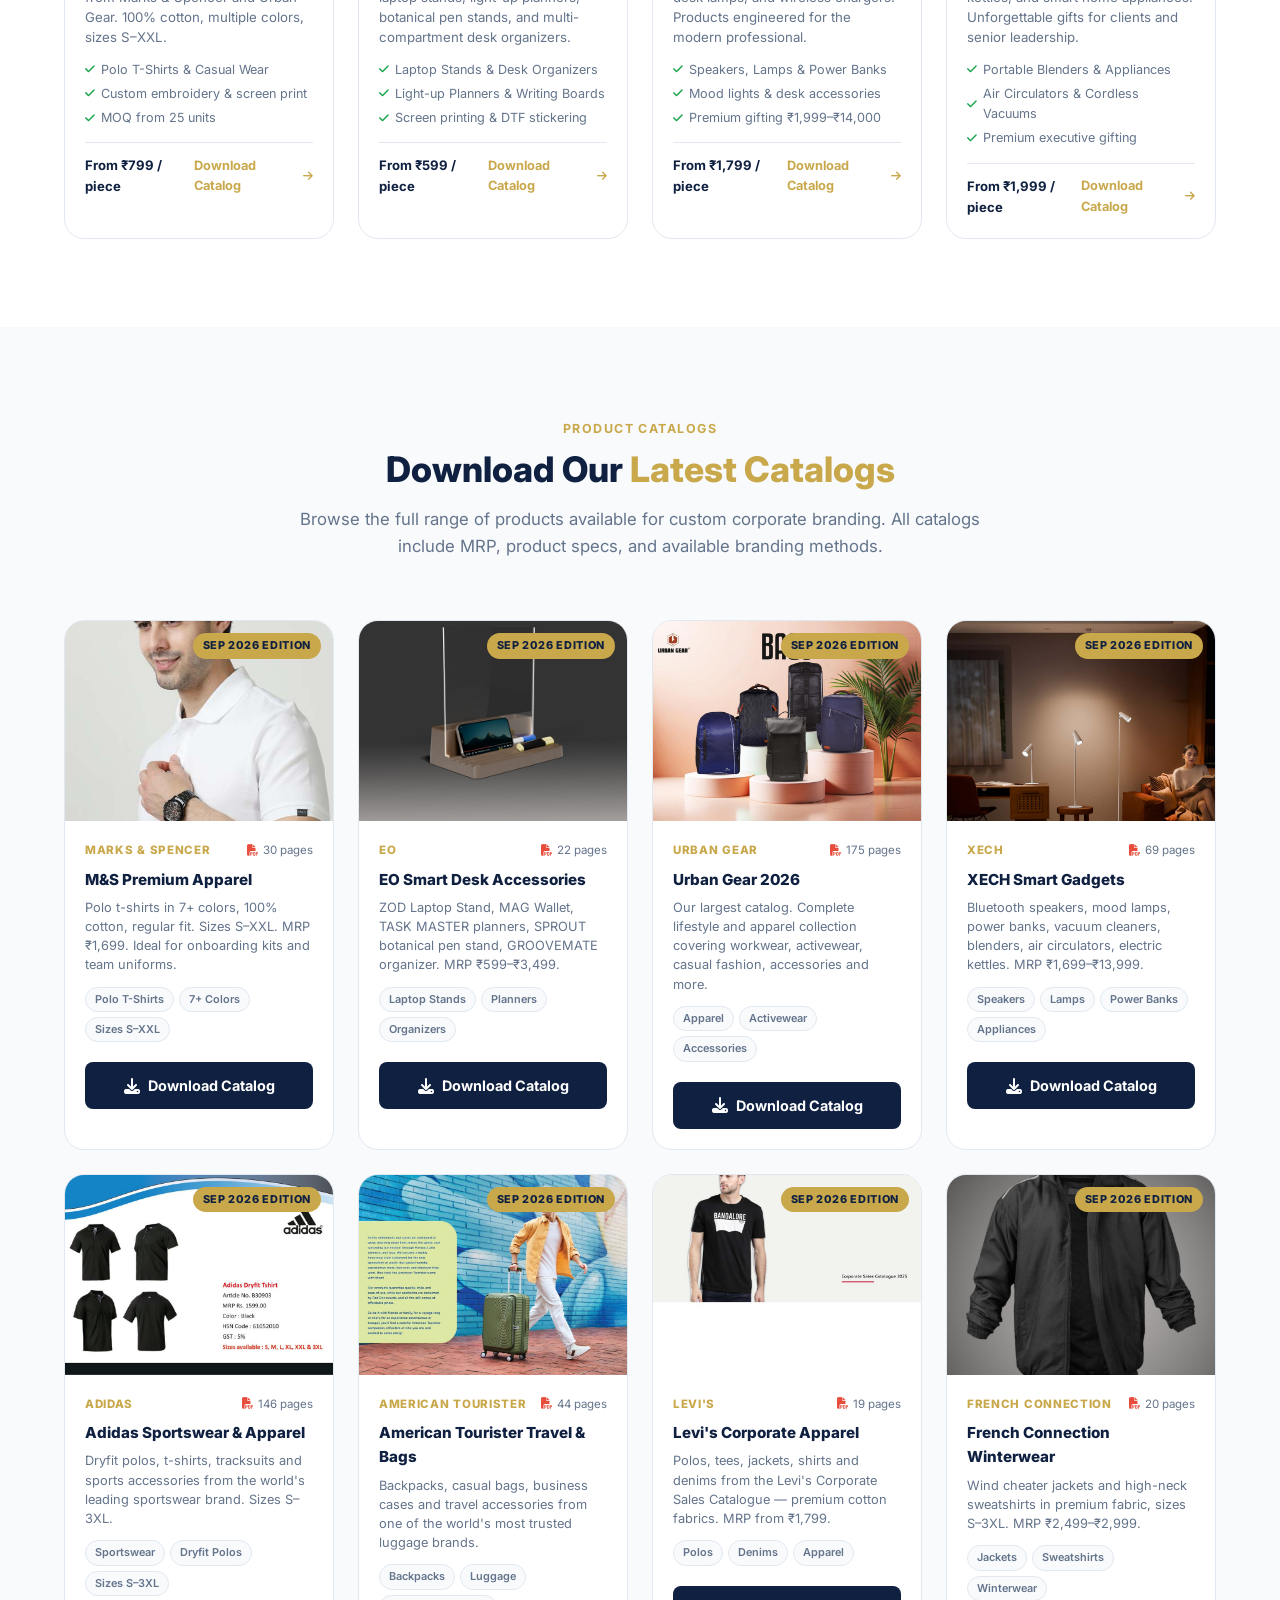
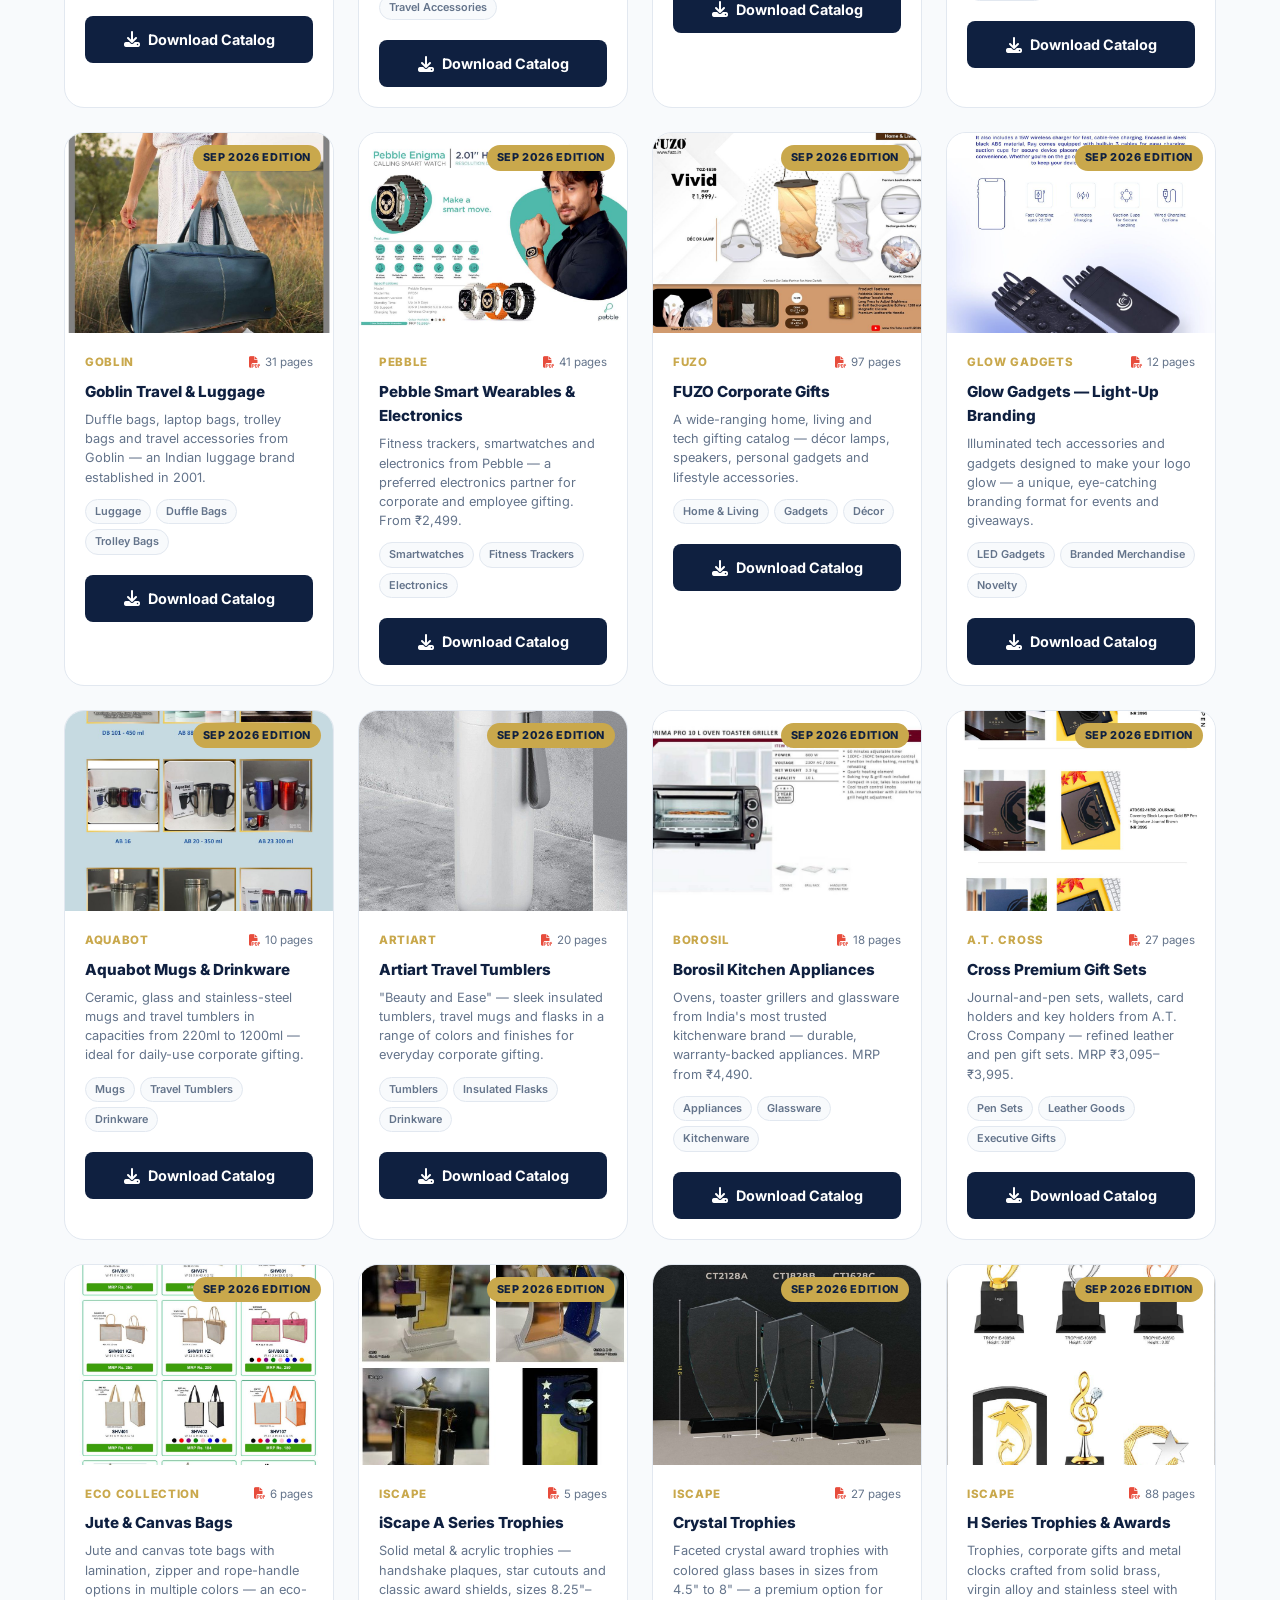
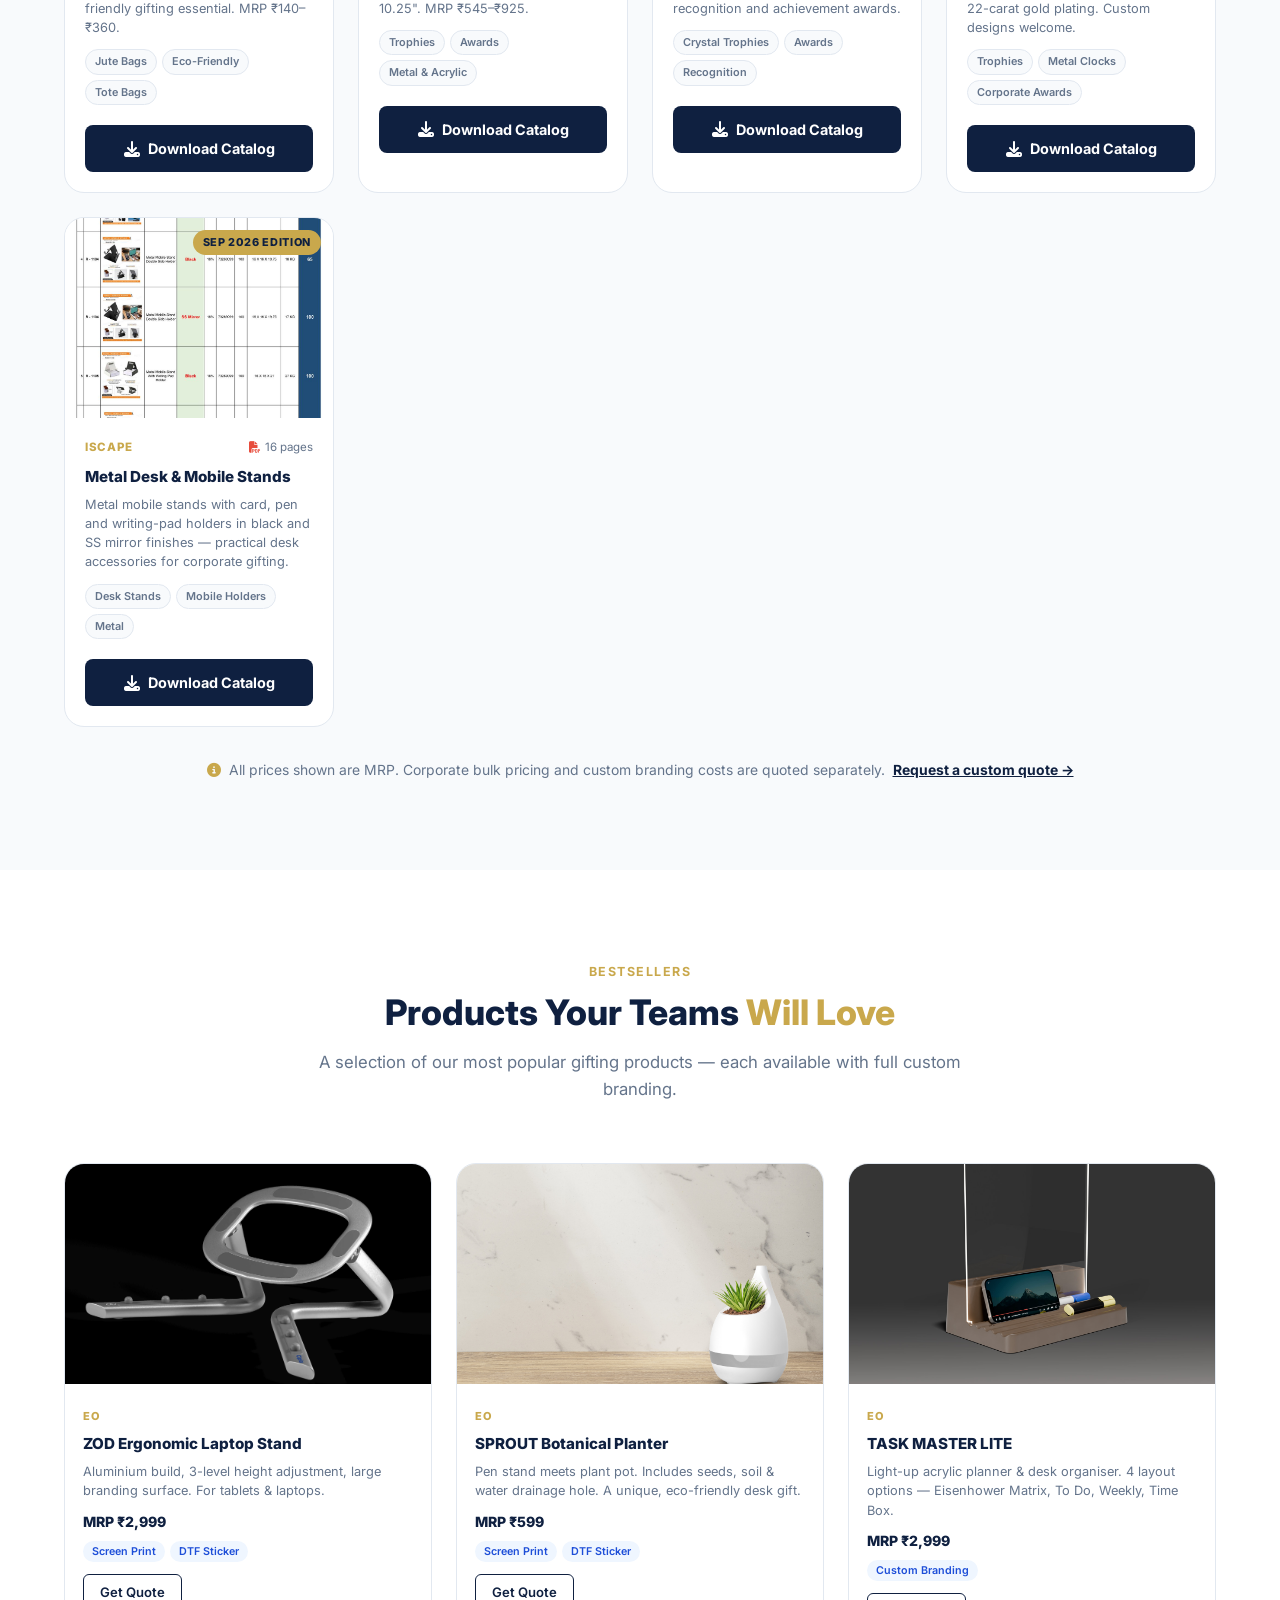
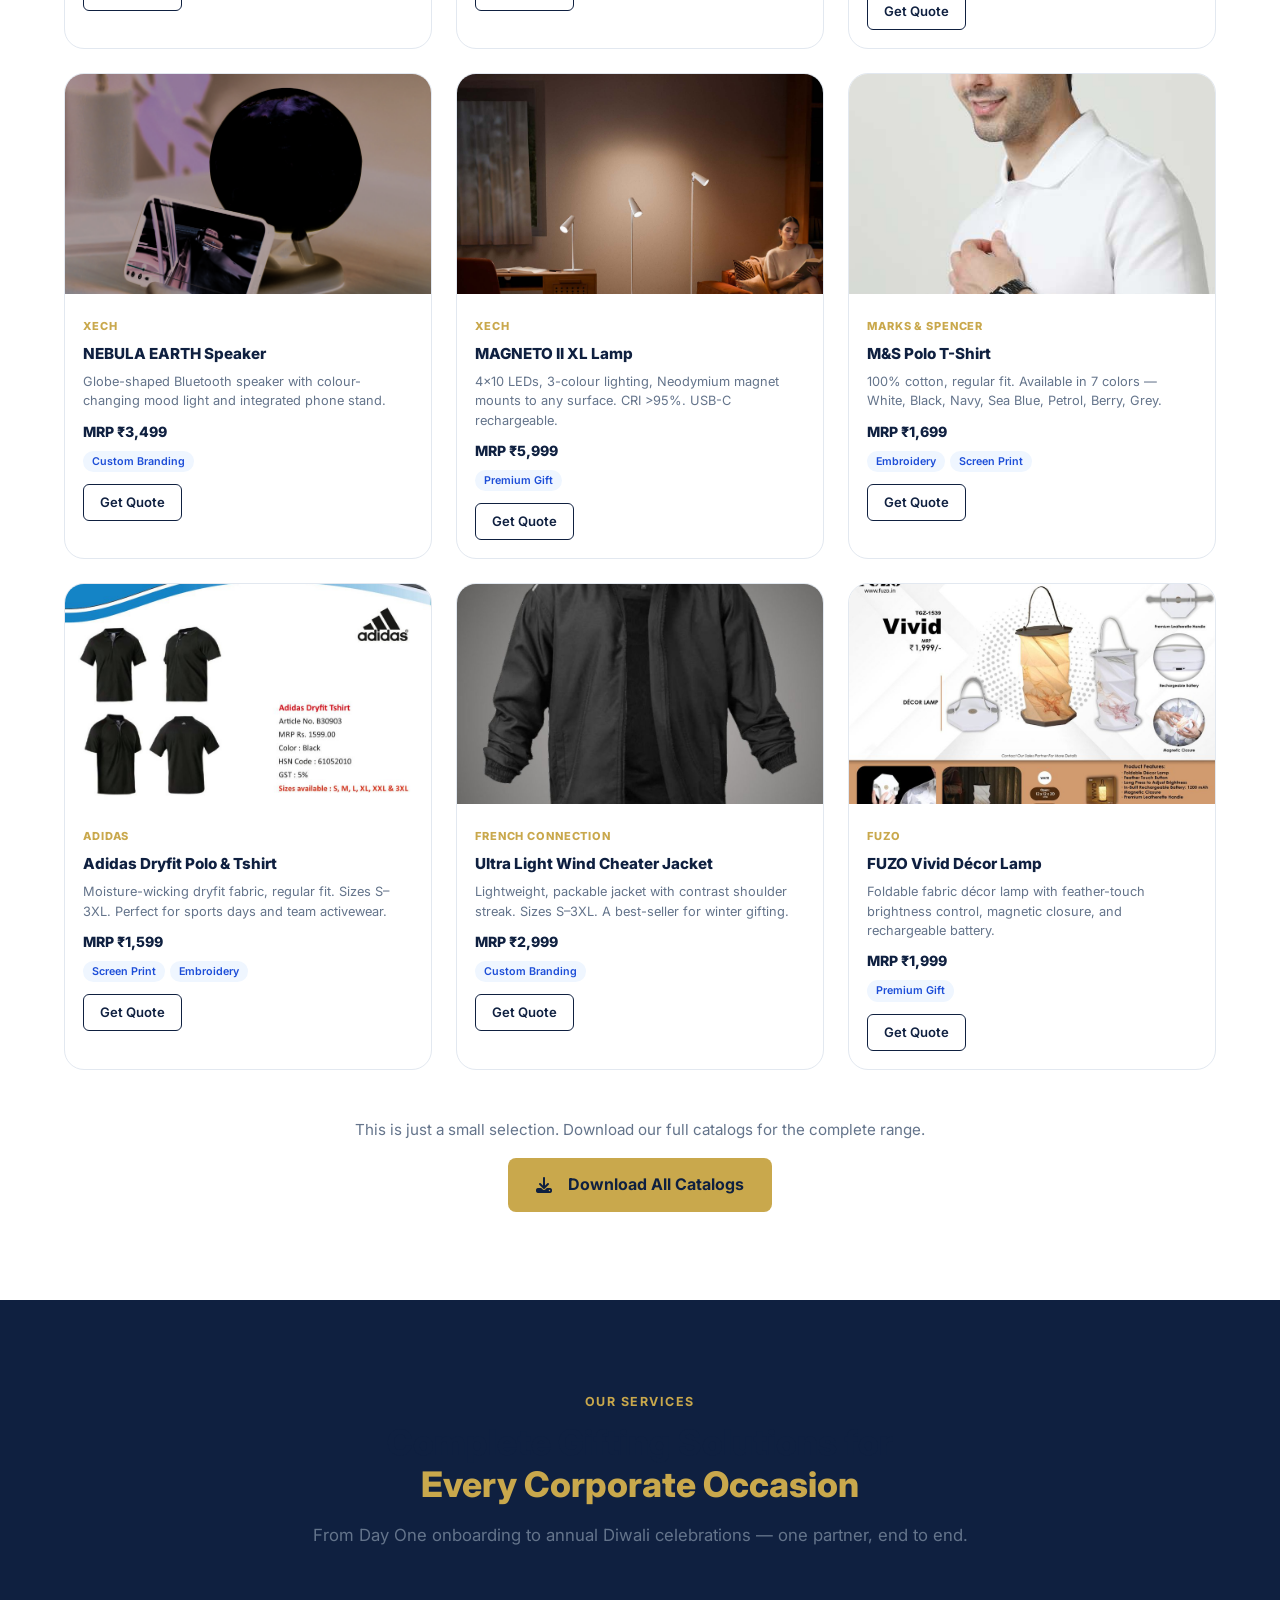
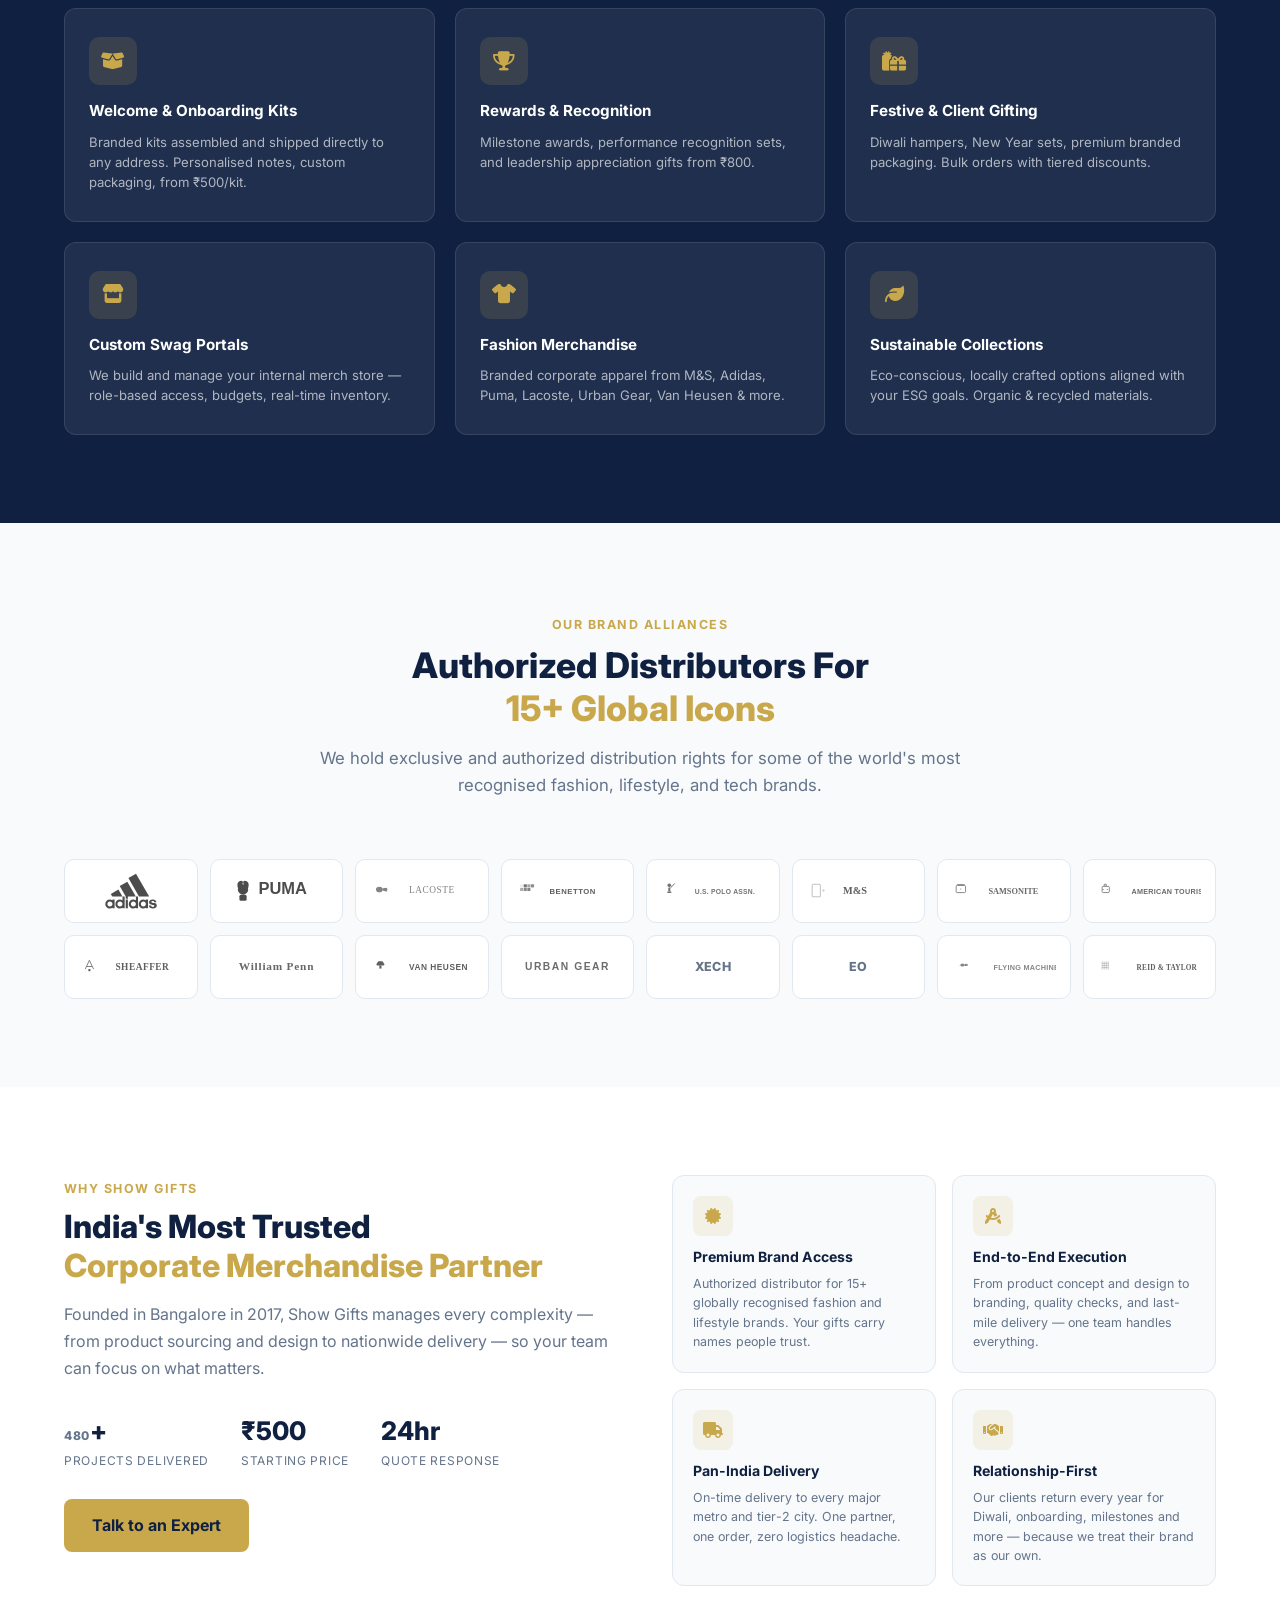
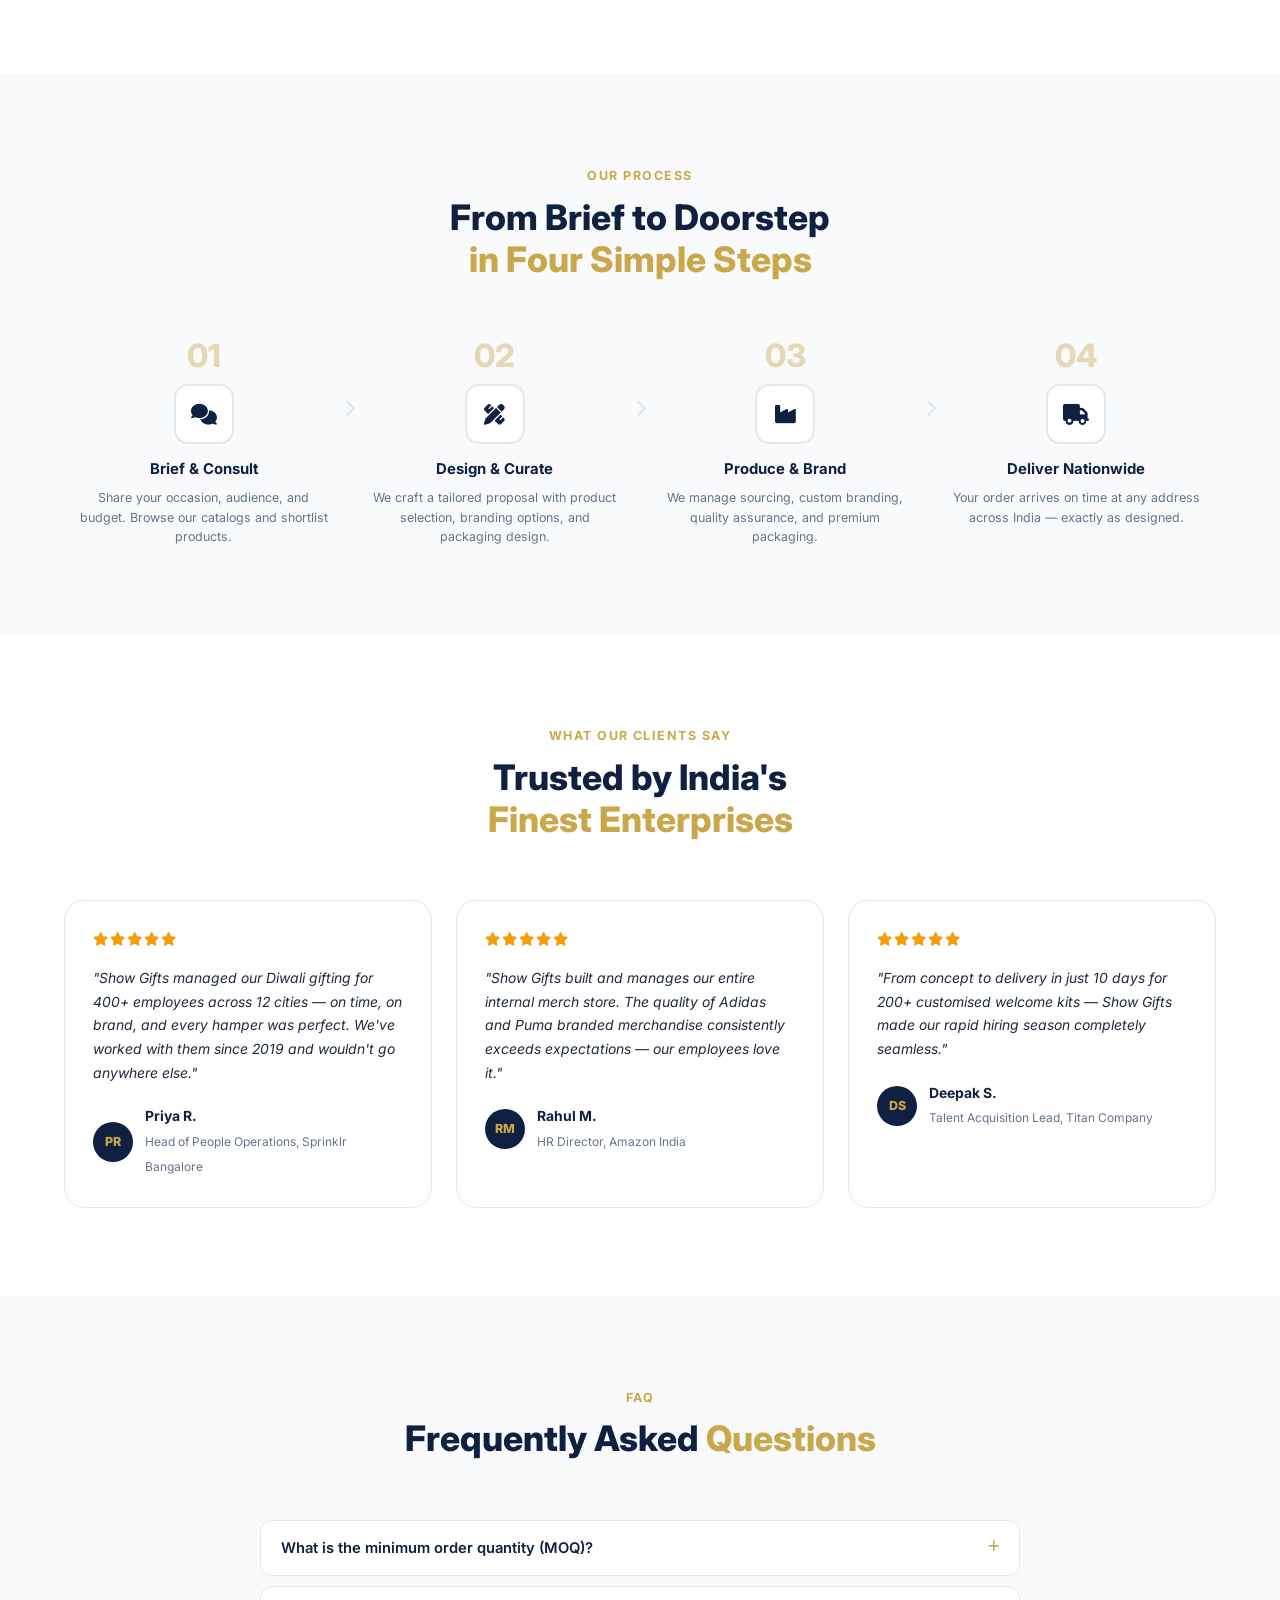
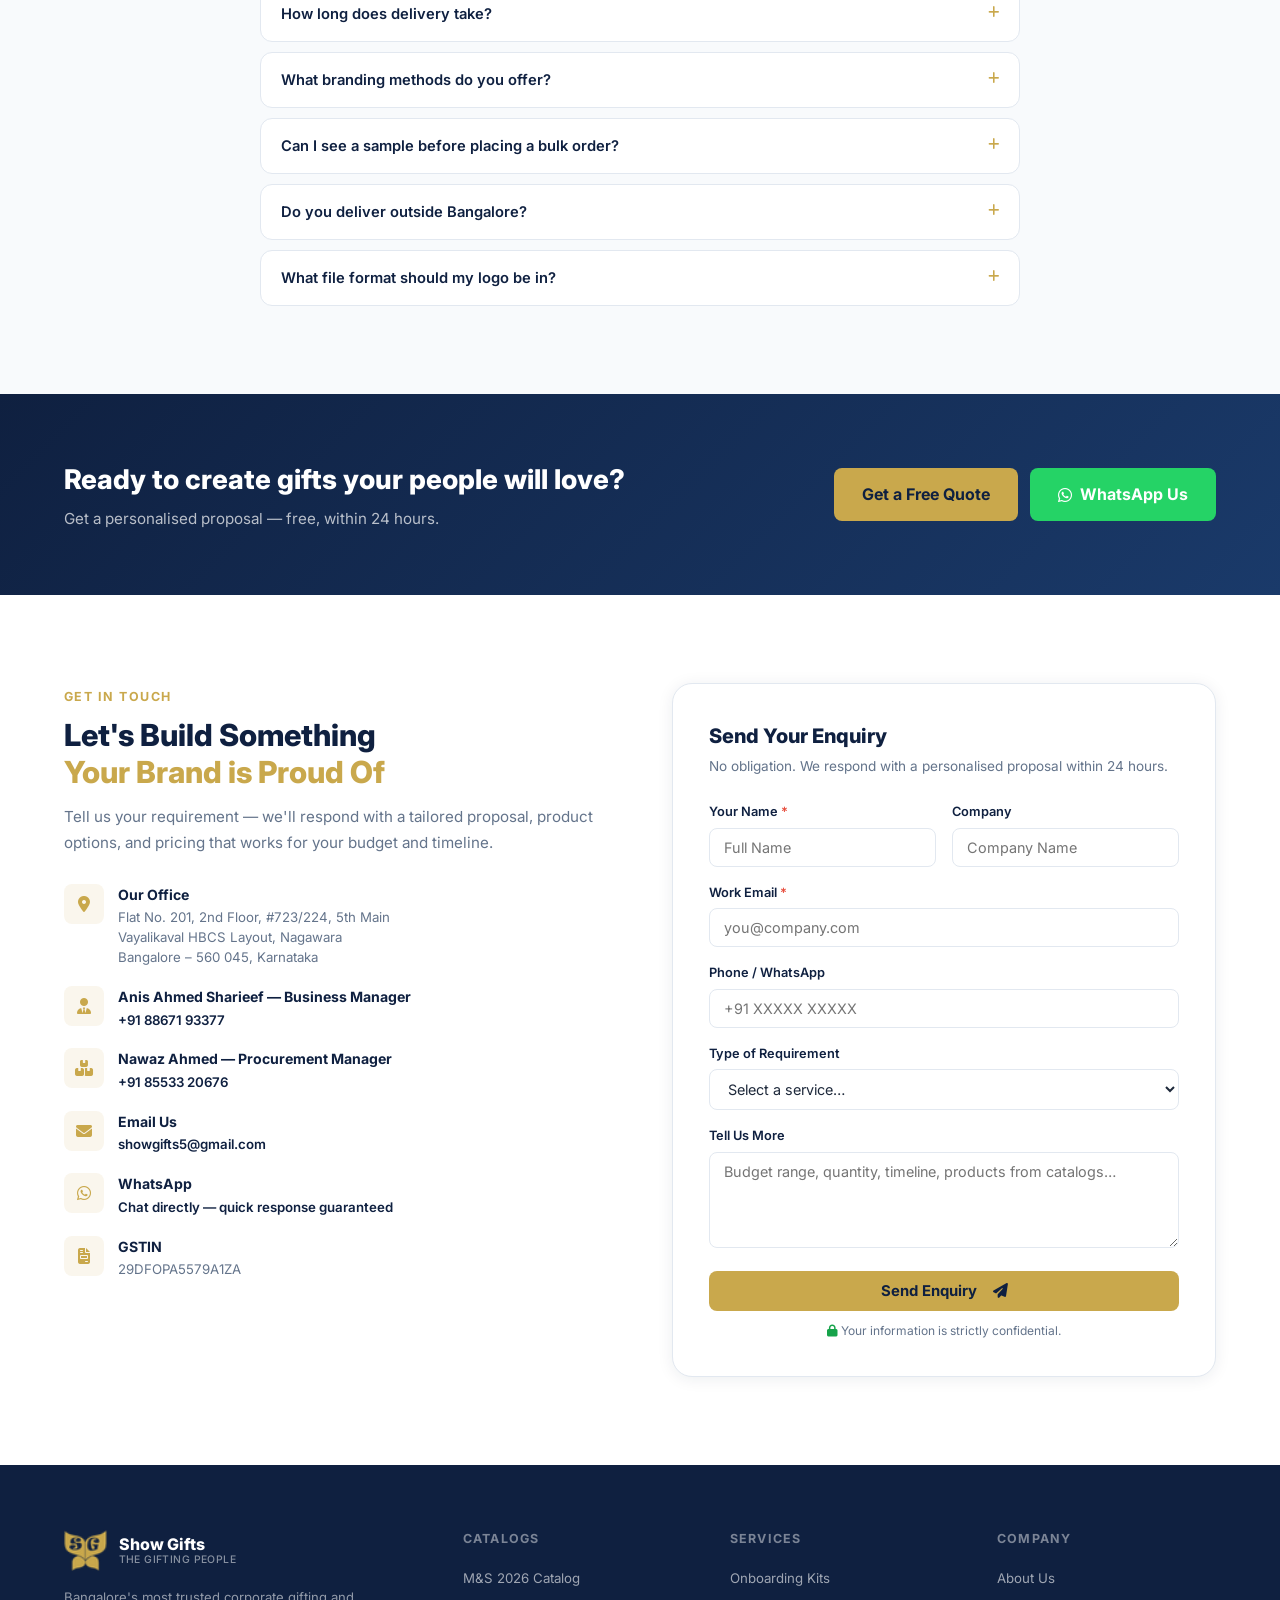
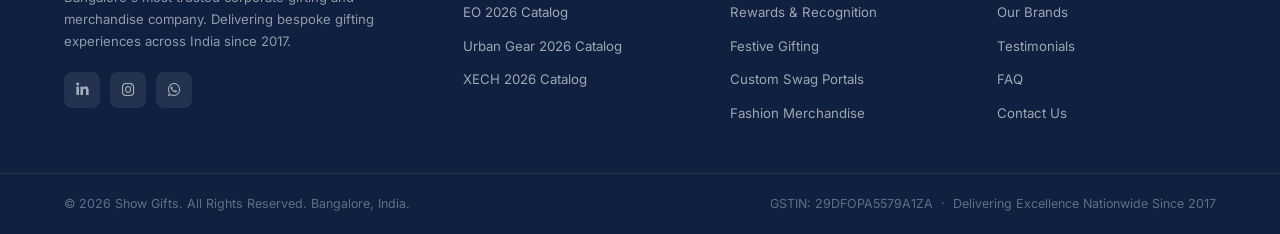
==== commit ee26f642: "Fix critical mobile bug: catalog section invisible on all phones Root cause found: the reveal-on-scr" ====
--- a/index.html
+++ b/index.html
@@ -391,7 +391,7 @@
       <p>Browse the full range of products available for custom corporate branding. All catalogs include MRP, product specs, and available branding methods.</p>
     </div>
 
-    <div class="catalog-grid rv">
+    <div class="catalog-grid">
 
       <!-- M&S -->
       <div class="catalog-card">
--- a/styles.css
+++ b/styles.css
@@ -1121,8 +1121,8 @@
 @media (max-width: 1100px) {
   .cat-grid, .catalog-grid { grid-template-columns: repeat(2, 1fr); }
   .brand-grid { grid-template-columns: repeat(6, 1fr); }
-  .footer-inner { grid-template-columns: 1fr 1fr; gap: 32px; }
-  .ft-brand { grid-column: span 2; }
+  .footer-inner { grid-template-columns: repeat(3, 1fr); gap: 32px; }
+  .ft-brand { grid-column: span 3; }
 }
 
 @media (max-width: 900px) {
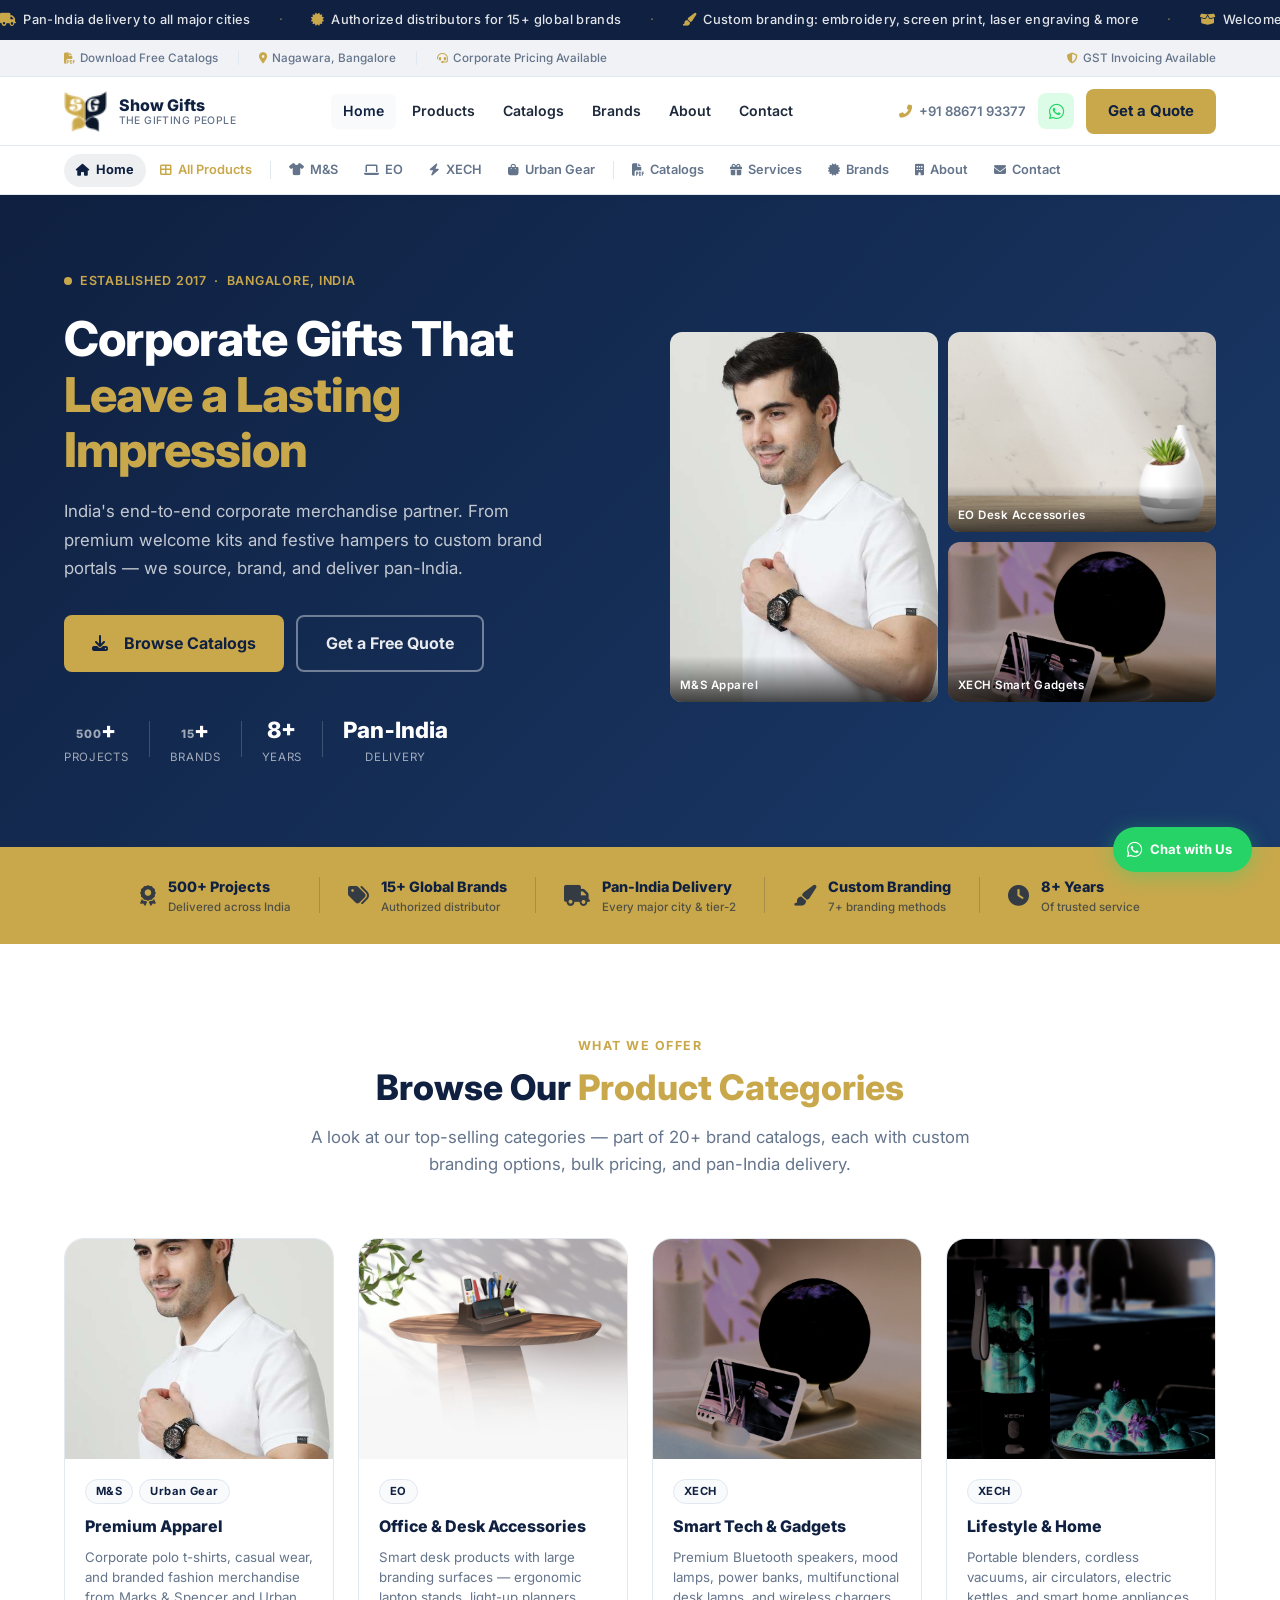
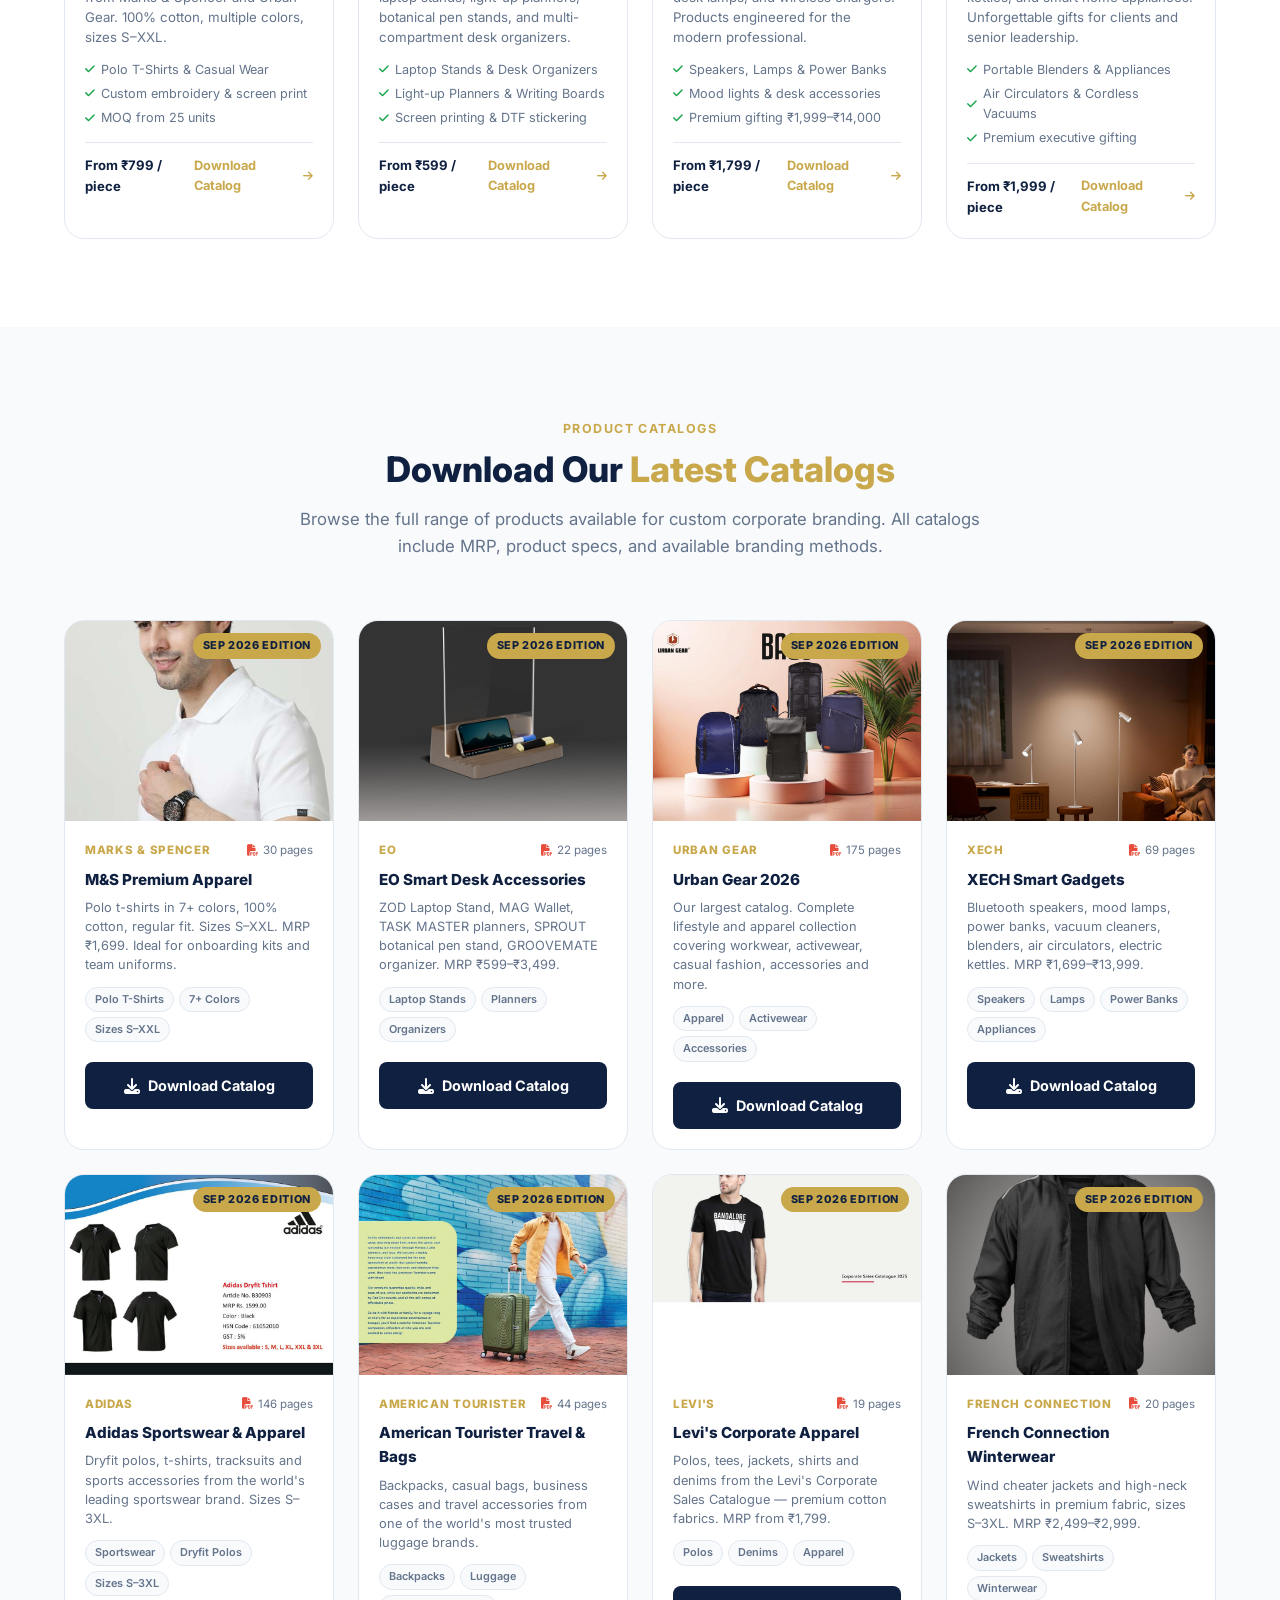
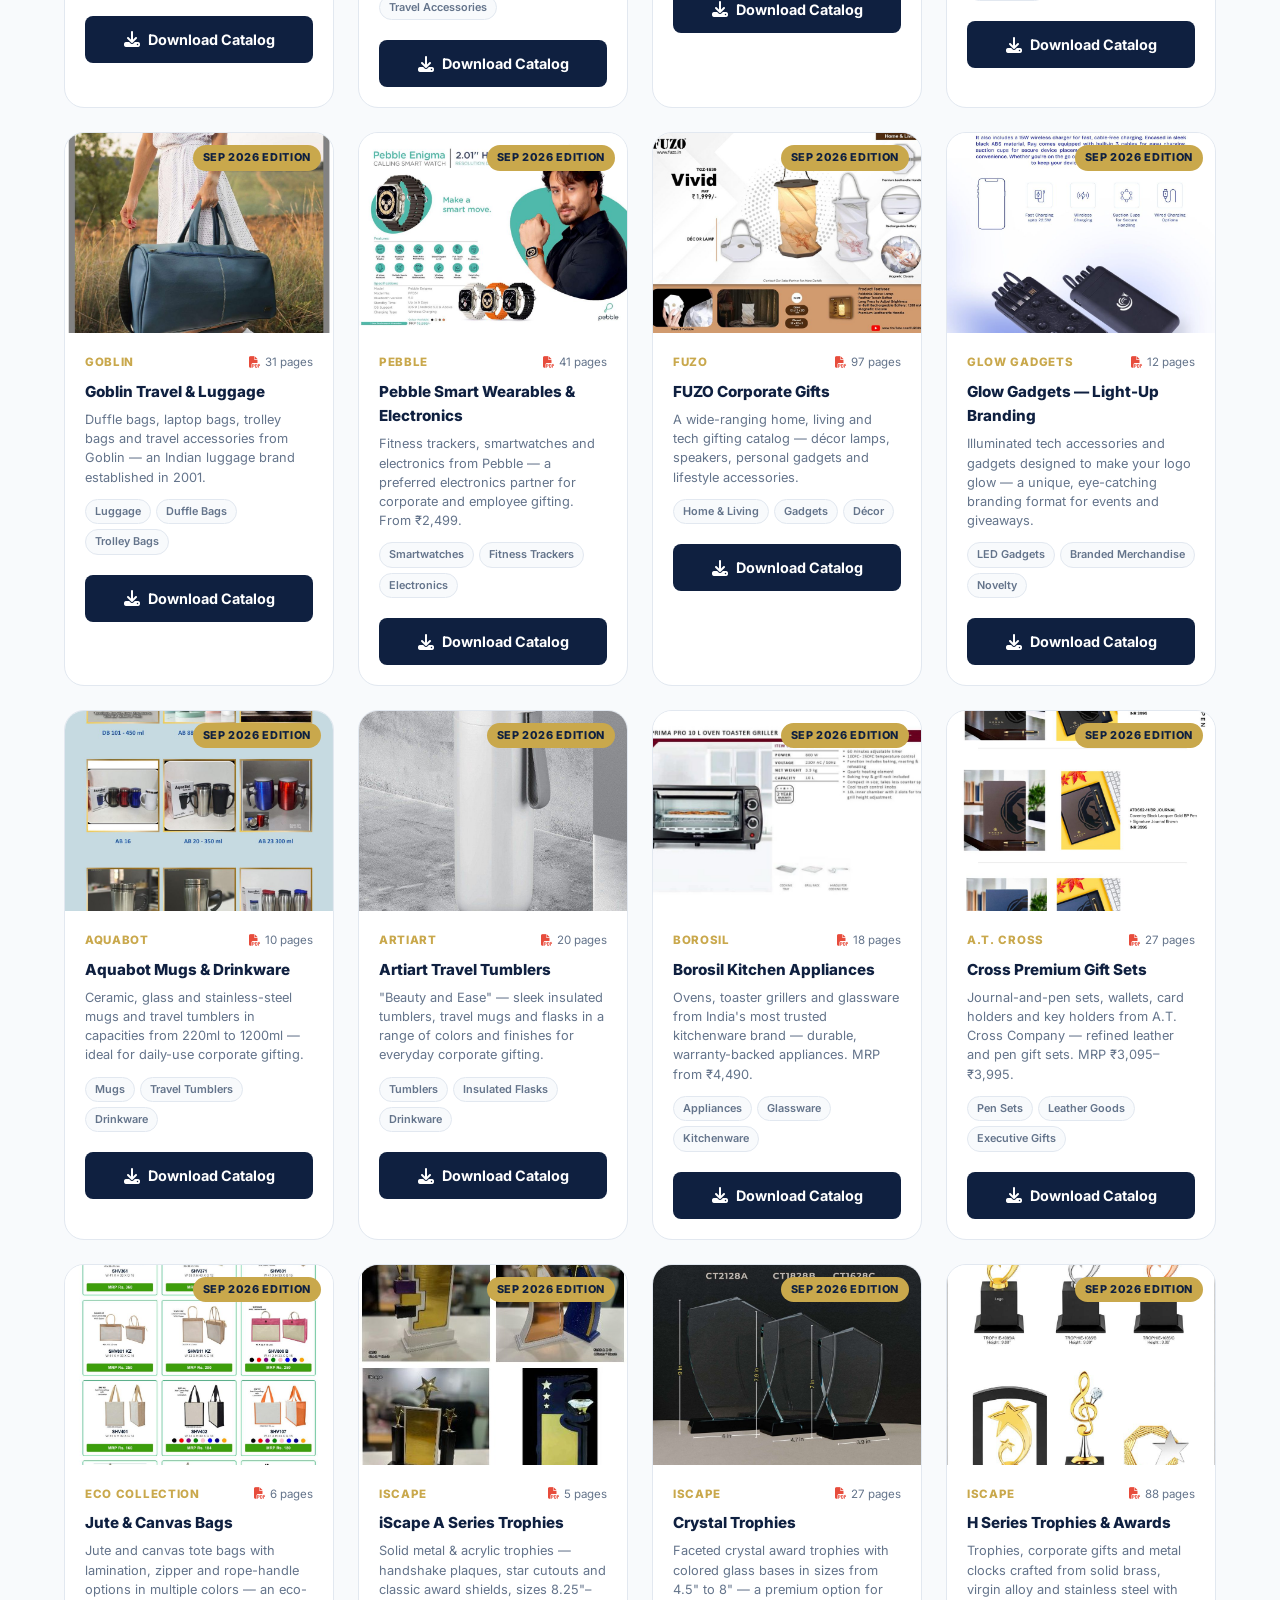
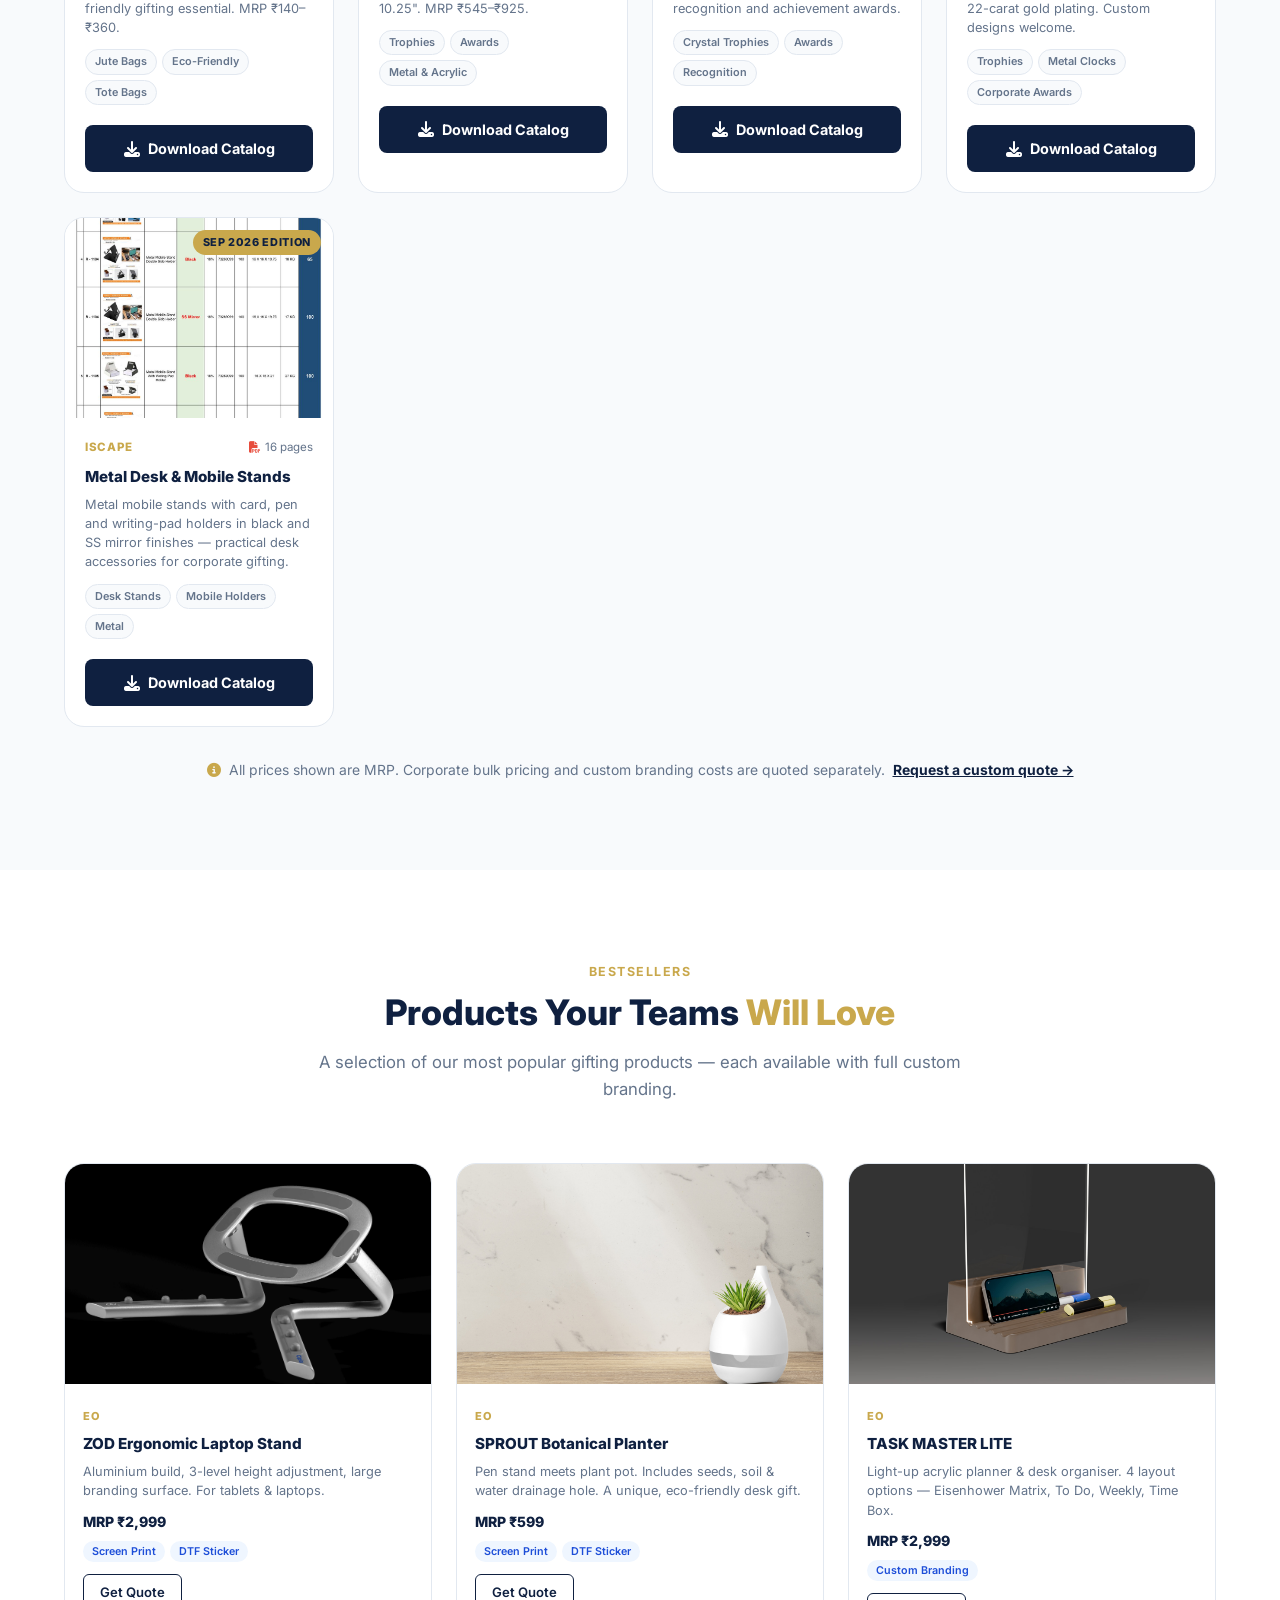
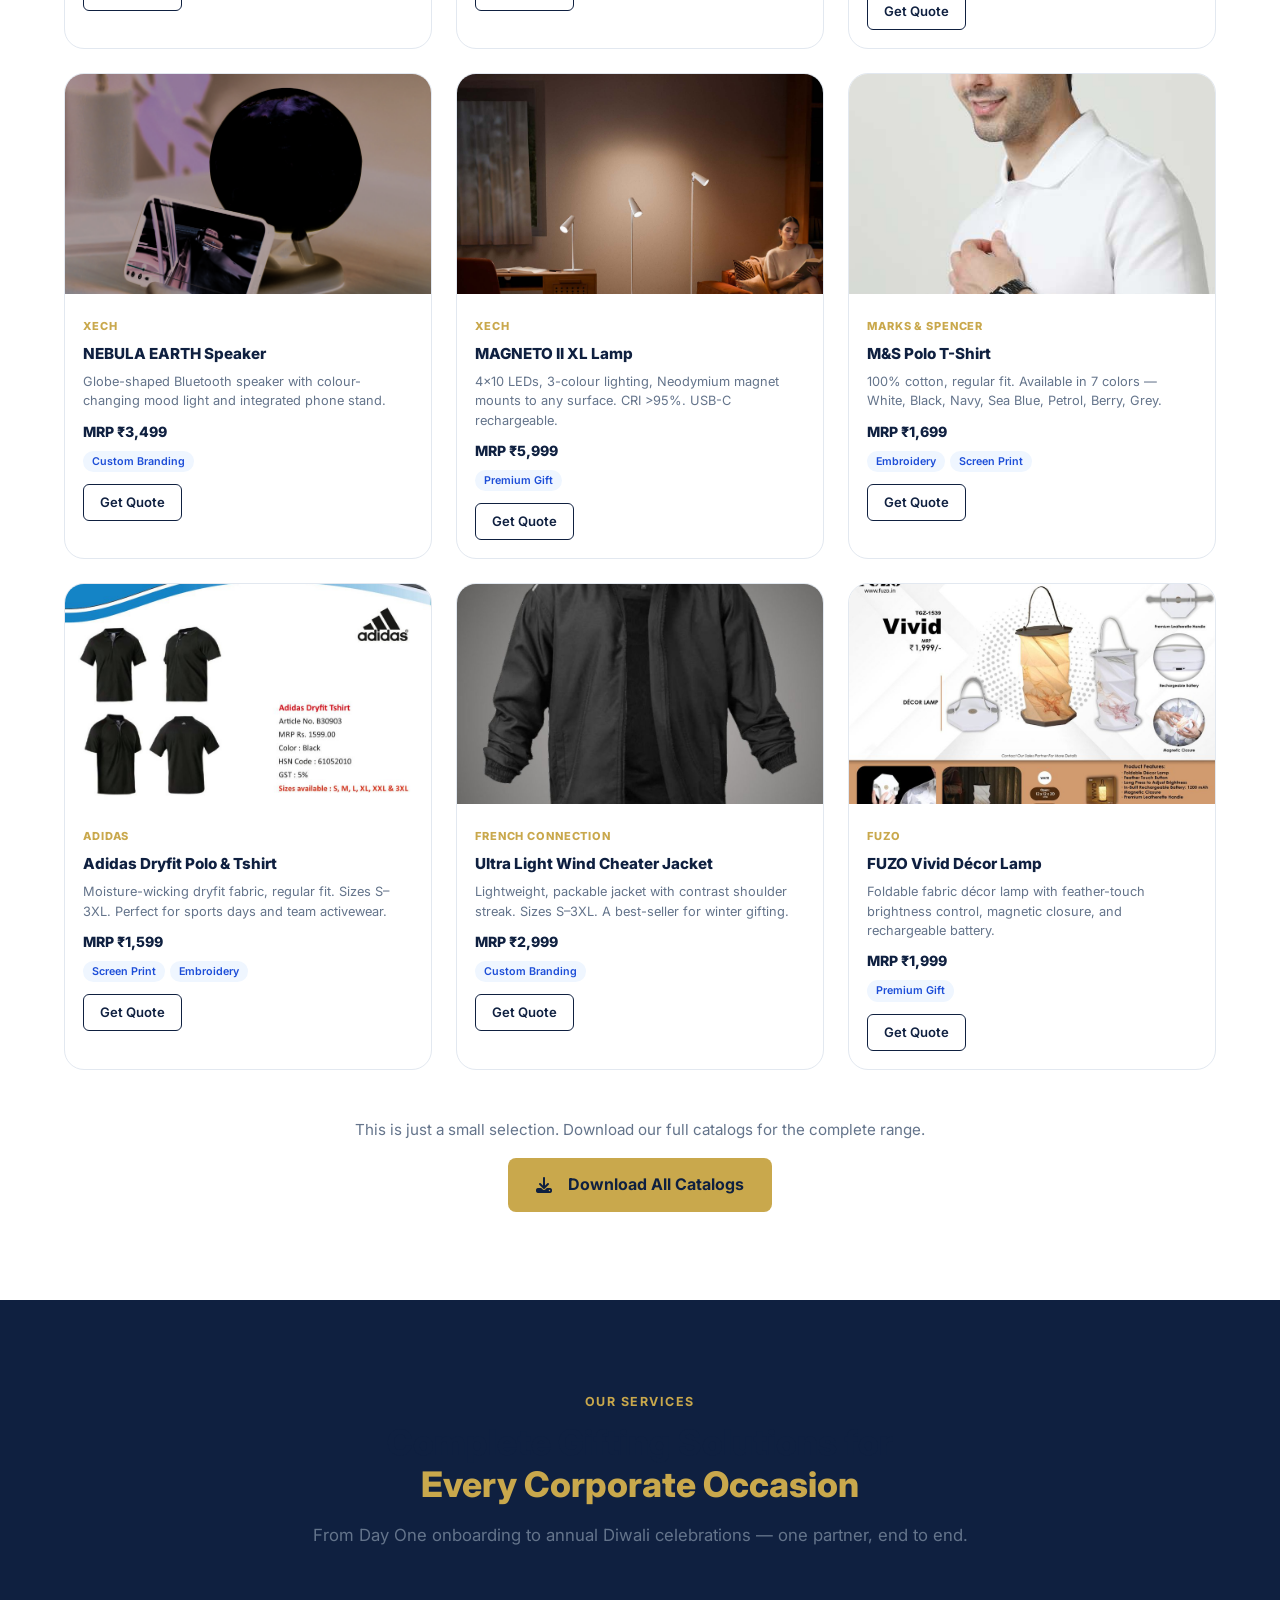
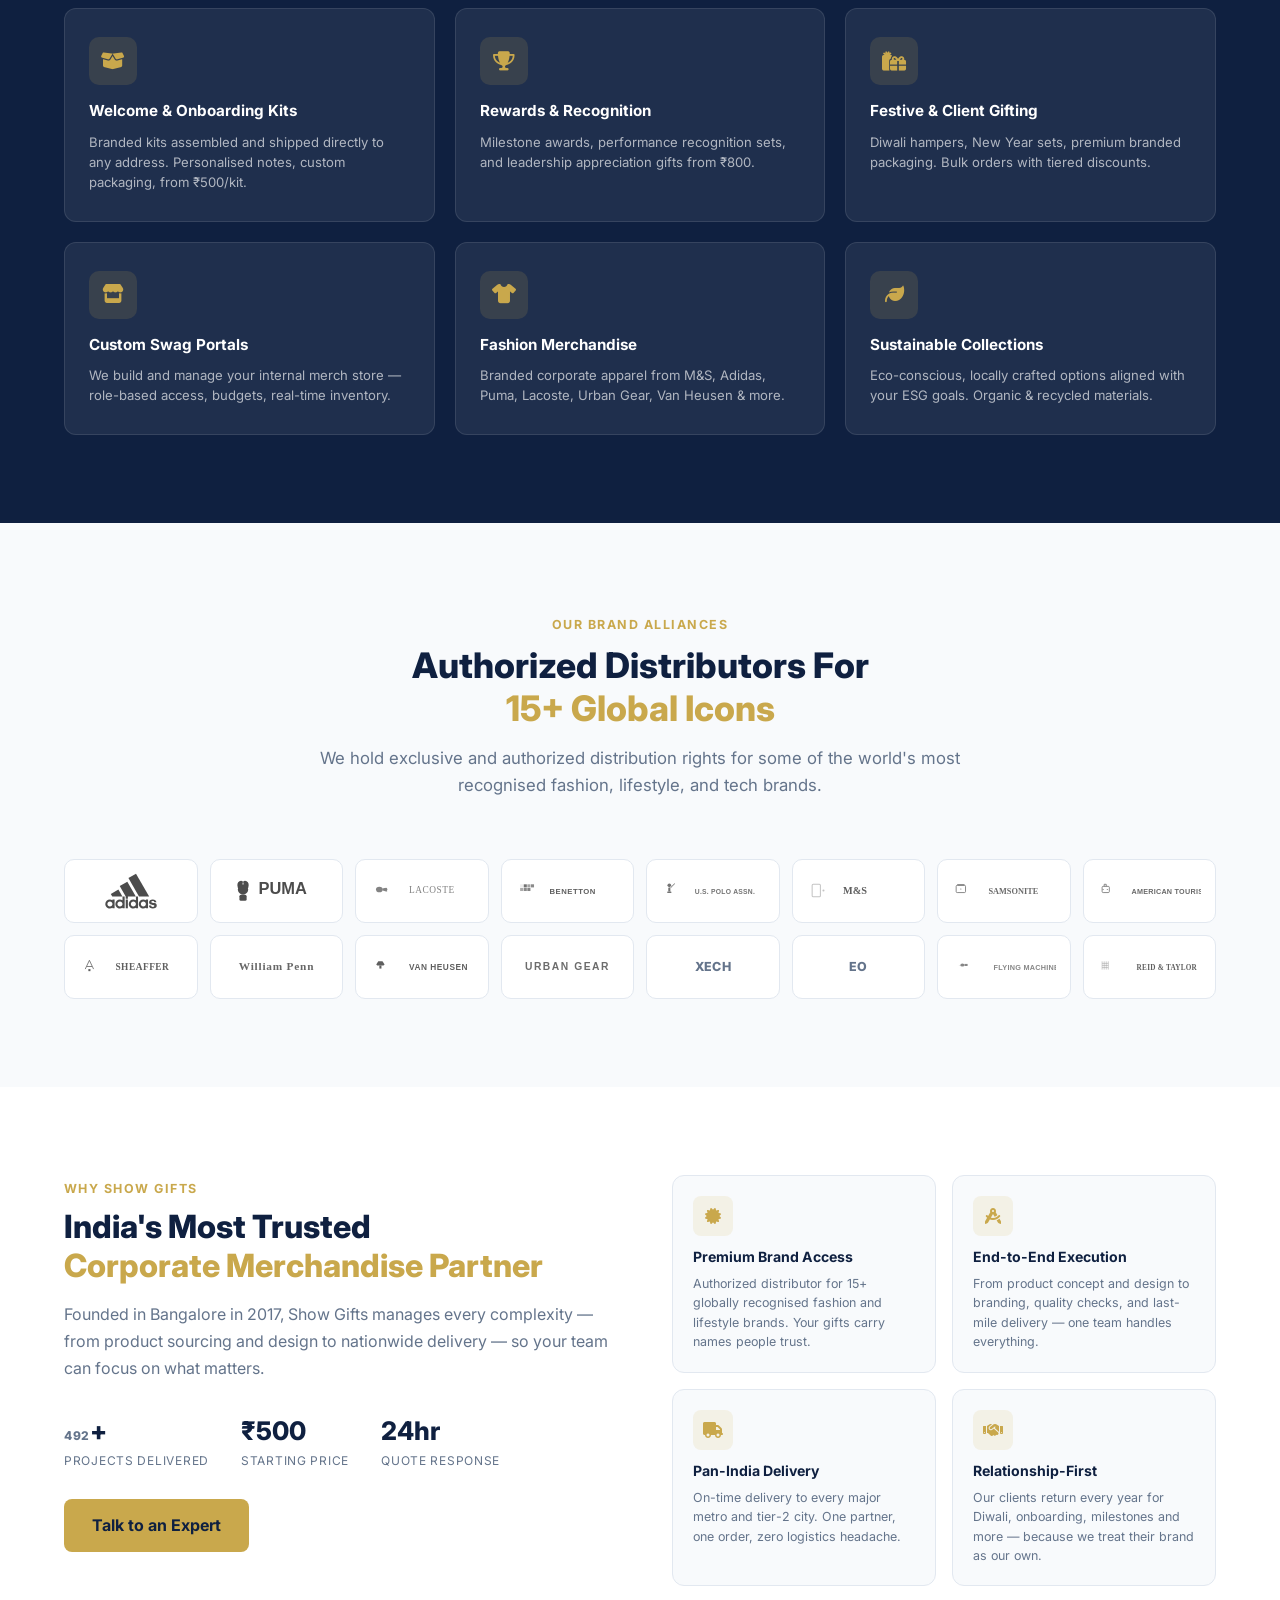
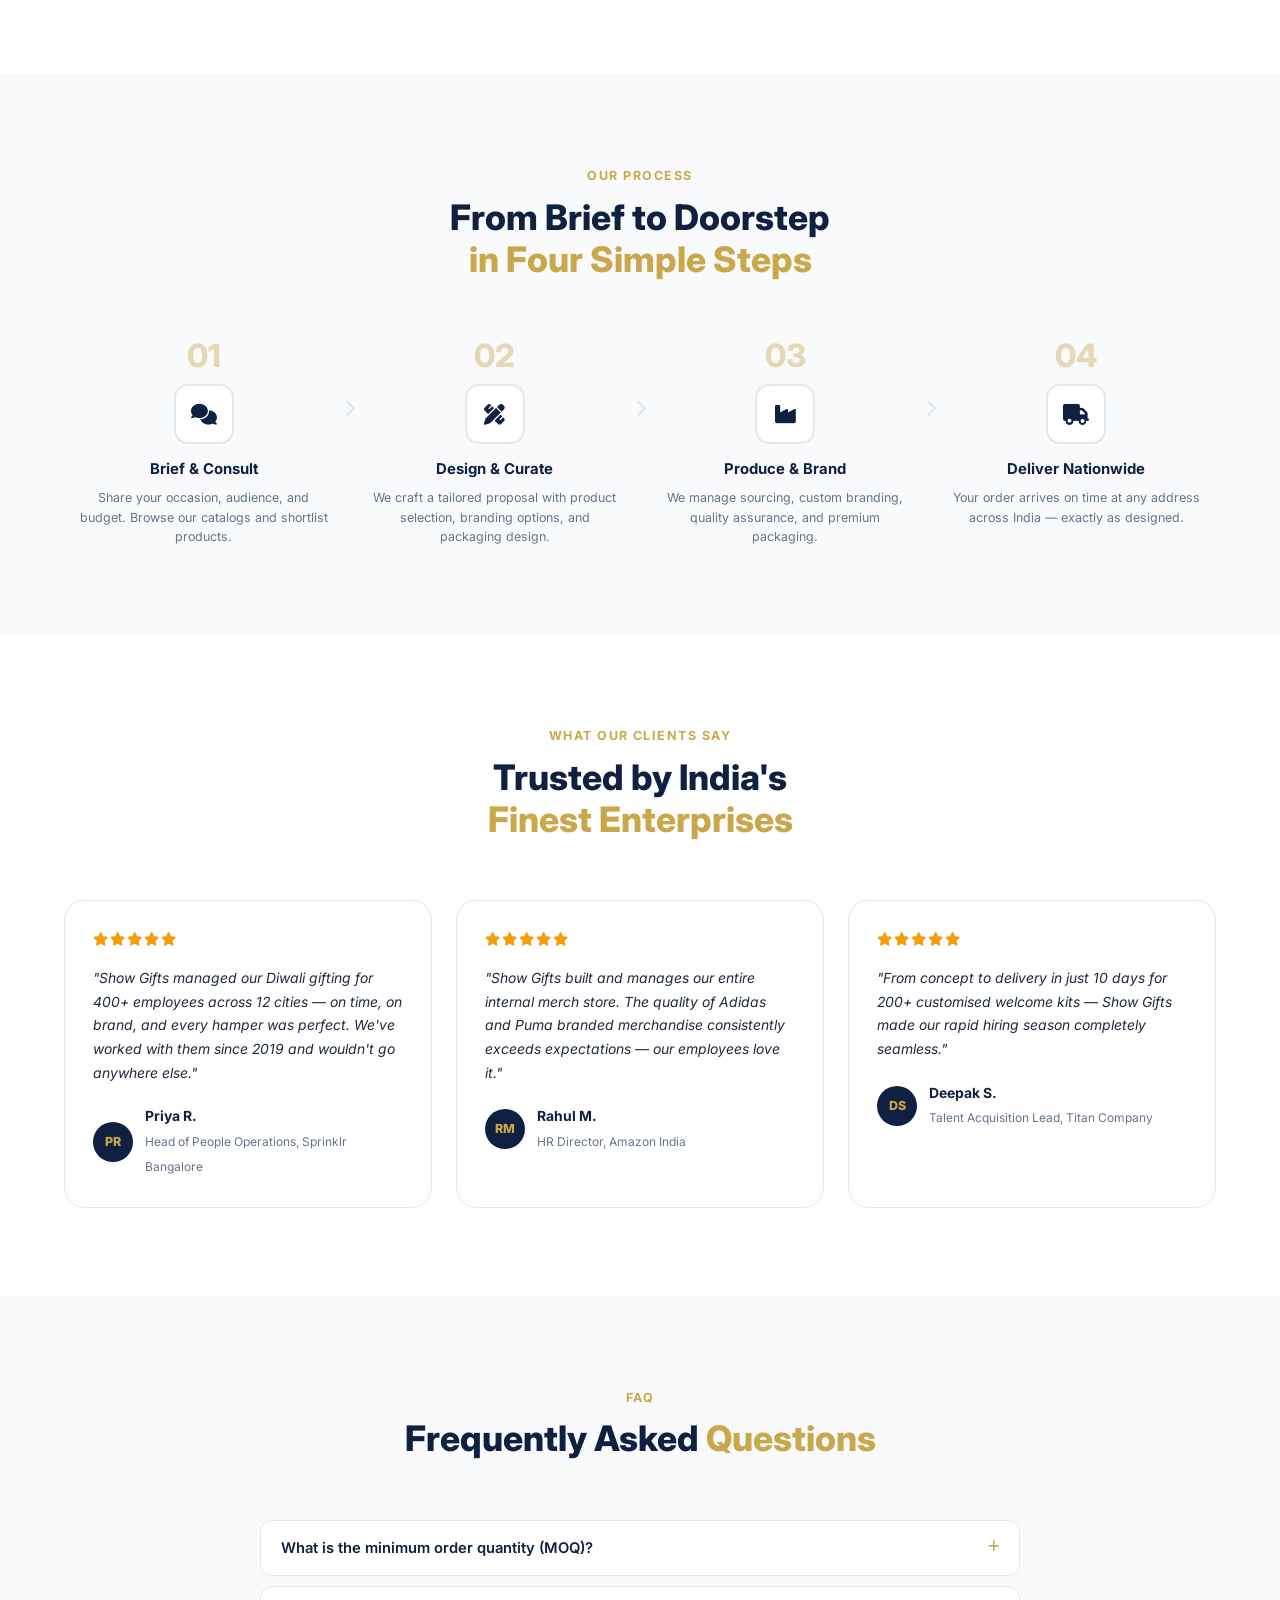
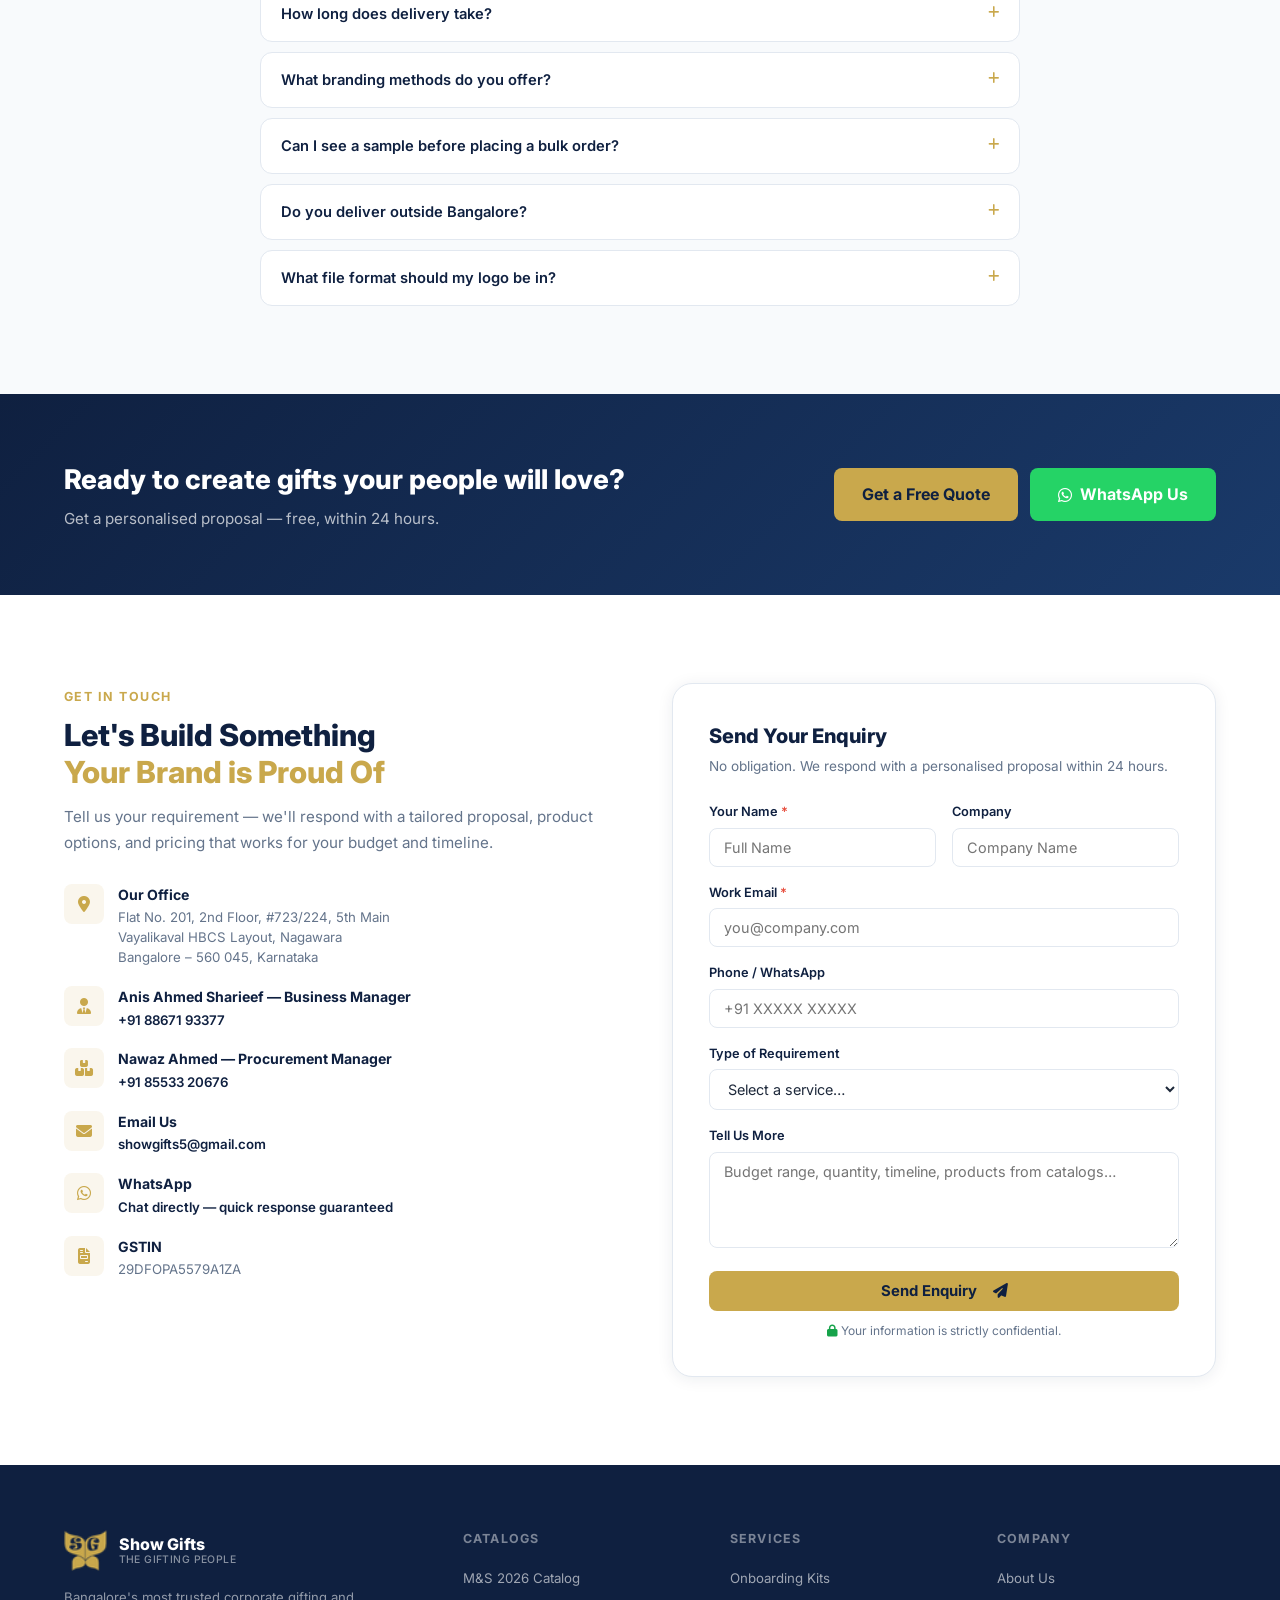
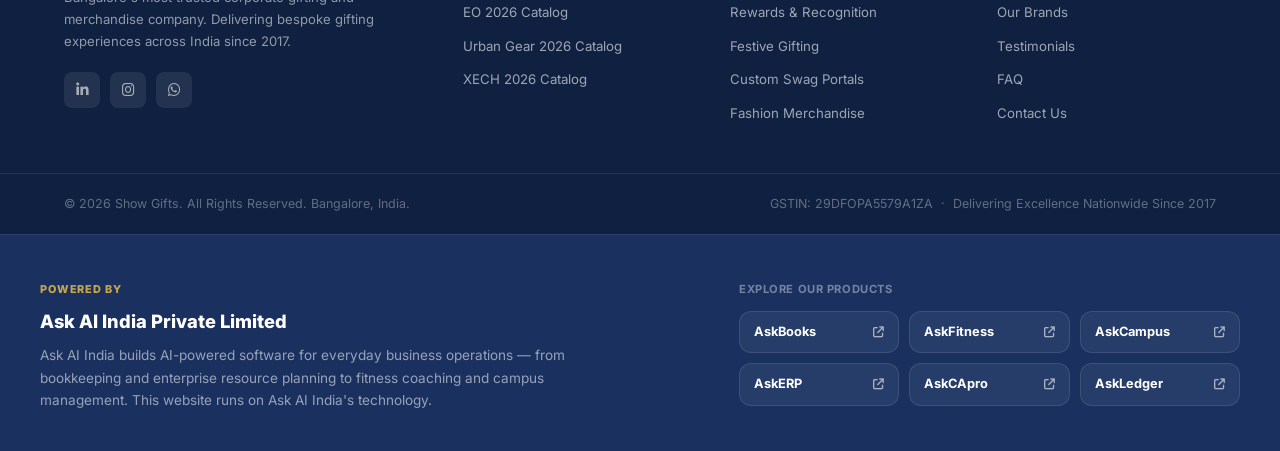
==== commit 9627f87c: "Bulletproof the reveal-on-scroll system + add Ask AI India banner RESPONSIVENESS HARDENING: after th" ====
--- a/index.html
+++ b/index.html
@@ -1579,6 +1579,31 @@
 </footer>
 
 
+<!-- ============================================================
+     POWERED BY — ASK AI INDIA
+============================================================ -->
+<div class="pb-band">
+  <div class="wrap pb-inner">
+    <div class="pb-text">
+      <span class="pb-label">Powered By</span>
+      <h4>Ask AI India Private Limited</h4>
+      <p>Ask AI India builds AI-powered software for everyday business operations — from bookkeeping and enterprise resource planning to fitness coaching and campus management. This website runs on Ask AI India's technology.</p>
+    </div>
+    <div class="pb-links">
+      <span class="pb-links-label">Explore Our Products</span>
+      <div class="pb-link-grid">
+        <a href="https://askbooks.in" target="_blank" rel="noopener">AskBooks<i class="fas fa-arrow-up-right-from-square"></i></a>
+        <a href="https://askfitness.in" target="_blank" rel="noopener">AskFitness<i class="fas fa-arrow-up-right-from-square"></i></a>
+        <a href="https://askcampus.in" target="_blank" rel="noopener">AskCampus<i class="fas fa-arrow-up-right-from-square"></i></a>
+        <a href="https://askerp.in" target="_blank" rel="noopener">AskERP<i class="fas fa-arrow-up-right-from-square"></i></a>
+        <a href="https://askcapro.in" target="_blank" rel="noopener">AskCApro<i class="fas fa-arrow-up-right-from-square"></i></a>
+        <a href="https://askledger.org" target="_blank" rel="noopener">AskLedger<i class="fas fa-arrow-up-right-from-square"></i></a>
+      </div>
+    </div>
+  </div>
+</div>
+
+
 <!-- WhatsApp FAB -->
 <a href="https://wa.me/918867193377" class="wa-fab" target="_blank" aria-label="Chat on WhatsApp">
   <i class="fab fa-whatsapp"></i>
--- a/styles.css
+++ b/styles.css
@@ -74,12 +74,16 @@
 }
 
 /* Reveal animation */
+/* Scroll-reveal now degrades to "always visible" by default — content
+   must never depend on script.js's IntersectionObserver succeeding to
+   be seen (a tall mobile grid once made this mathematically
+   impossible; see script.js for the full story). The fade-in is now
+   a bonus if the observer fires quickly enough, never a requirement. */
 .rv {
-  opacity: 0;
-  transform: translateY(28px);
-  transition: opacity .65s ease, transform .65s ease;
-}
-.rv.visible { opacity: 1; transform: translateY(0); }
+  opacity: 1;
+  transform: none;
+}
+.rv.visible { opacity: 1; transform: translateY(0); transition: opacity .65s ease, transform .65s ease; }
 .delay-1 { transition-delay: .1s; }
 .delay-2 { transition-delay: .2s; }
 .delay-3 { transition-delay: .3s; }
@@ -1077,6 +1081,62 @@
   flex-wrap: wrap;
 }
 .fb-inner p { font-size: .78rem; color: rgba(255,255,255,.35); }
+
+/* ── POWERED BY / ASK AI INDIA ────────────────────────────── */
+.pb-band { background: var(--navy2); border-top: 1px solid rgba(255,255,255,.08); }
+.pb-inner {
+  display: grid;
+  grid-template-columns: 1.3fr 1fr;
+  gap: 48px;
+  align-items: center;
+  padding: 40px 0;
+}
+.pb-label {
+  display: inline-block;
+  font-size: .68rem;
+  font-weight: 800;
+  letter-spacing: .08em;
+  text-transform: uppercase;
+  color: var(--gold);
+  margin-bottom: 8px;
+}
+.pb-text h4 { font-size: 1.15rem; font-weight: 800; color: #fff; margin-bottom: 8px; }
+.pb-text p { font-size: .85rem; color: rgba(255,255,255,.55); line-height: 1.65; max-width: 560px; }
+.pb-links-label {
+  display: block;
+  font-size: .7rem;
+  font-weight: 700;
+  letter-spacing: .05em;
+  text-transform: uppercase;
+  color: rgba(255,255,255,.4);
+  margin-bottom: 12px;
+}
+.pb-link-grid { display: grid; grid-template-columns: 1fr 1fr 1fr; gap: 10px; }
+.pb-link-grid a {
+  display: flex;
+  align-items: center;
+  justify-content: space-between;
+  gap: 6px;
+  background: rgba(255,255,255,.06);
+  border: 1px solid rgba(255,255,255,.1);
+  border-radius: var(--radius);
+  padding: 10px 14px;
+  font-size: .8rem;
+  font-weight: 700;
+  color: #fff;
+  transition: all var(--trans);
+}
+.pb-link-grid a:hover { background: var(--gold); border-color: var(--gold); color: var(--navy); }
+.pb-link-grid a i { font-size: .68rem; opacity: .6; }
+.pb-link-grid a:hover i { opacity: 1; }
+
+@media (max-width: 900px) {
+  .pb-inner { grid-template-columns: 1fr; gap: 28px; padding: 32px 0; }
+  .pb-link-grid { grid-template-columns: 1fr 1fr; }
+}
+@media (max-width: 480px) {
+  .pb-link-grid { grid-template-columns: 1fr; }
+}
 
 /* ── WHATSAPP FAB ─────────────────────────────────────────── */
 .wa-fab {
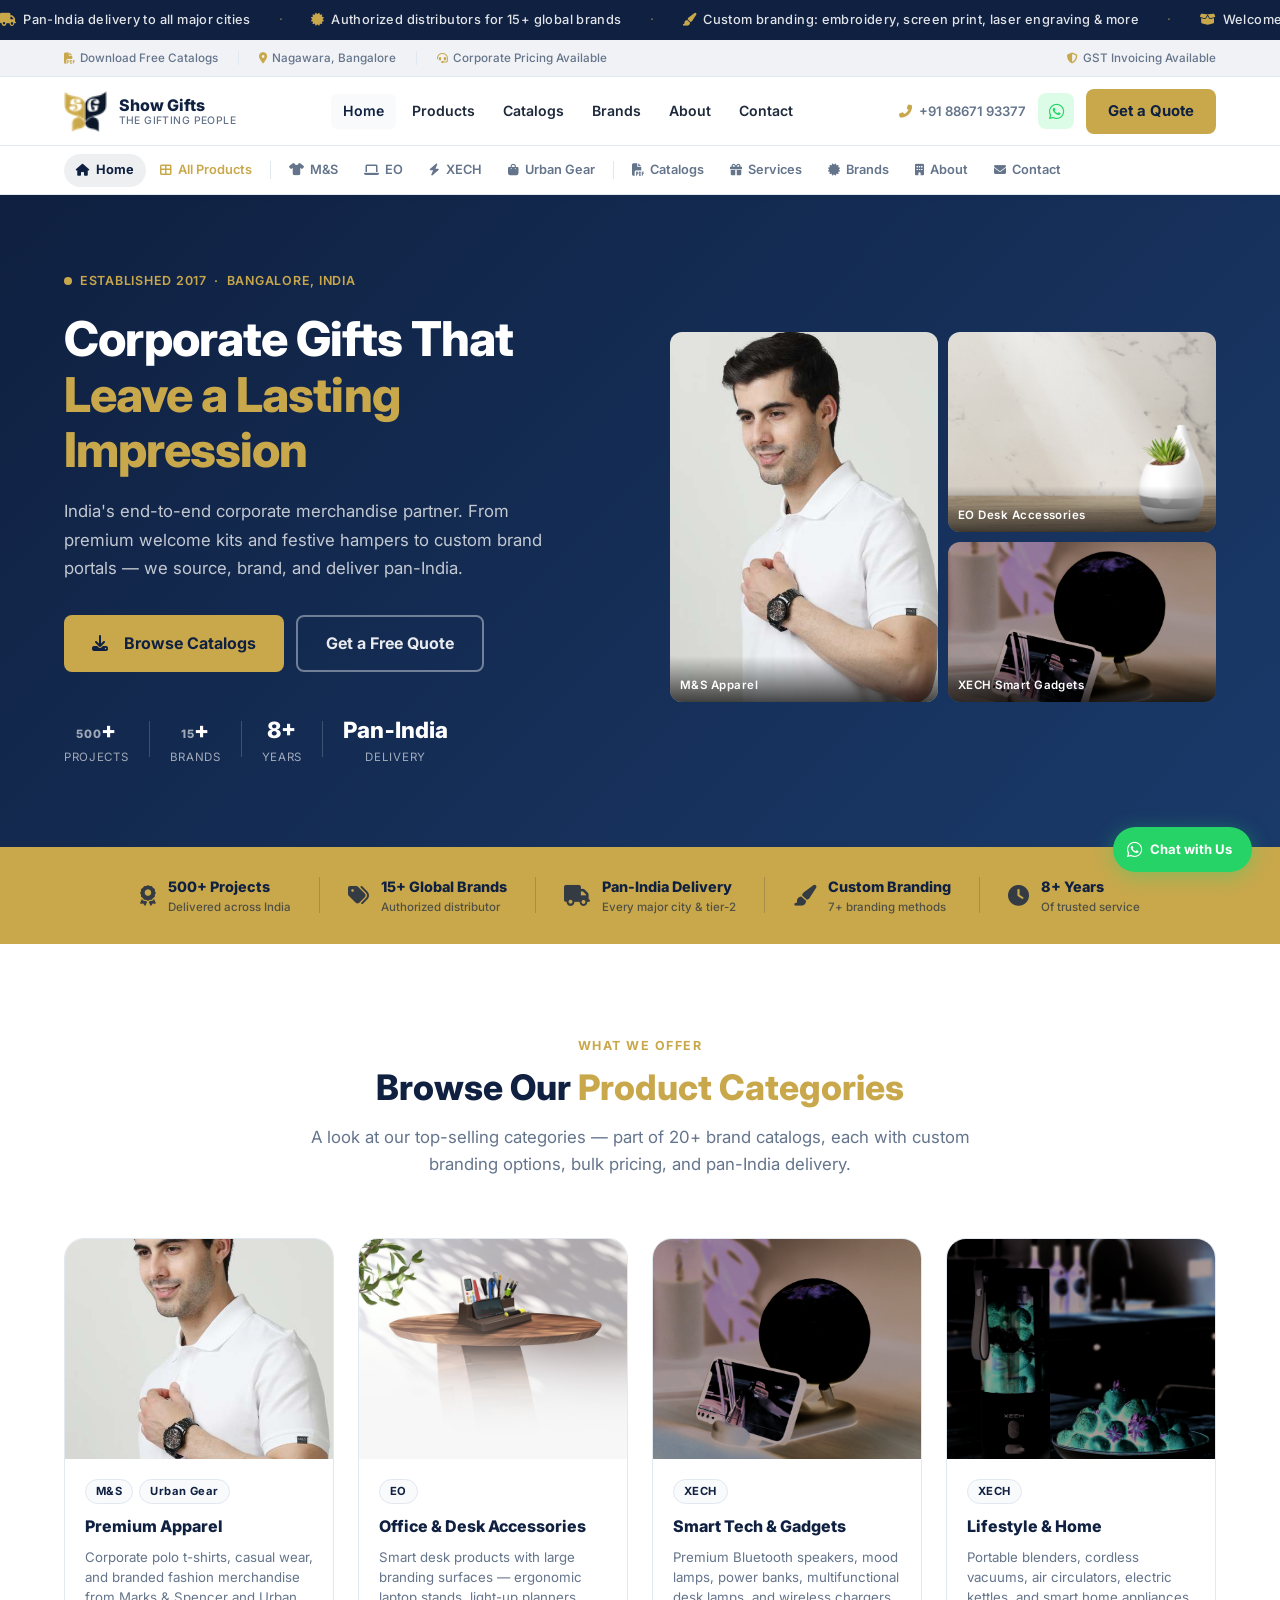
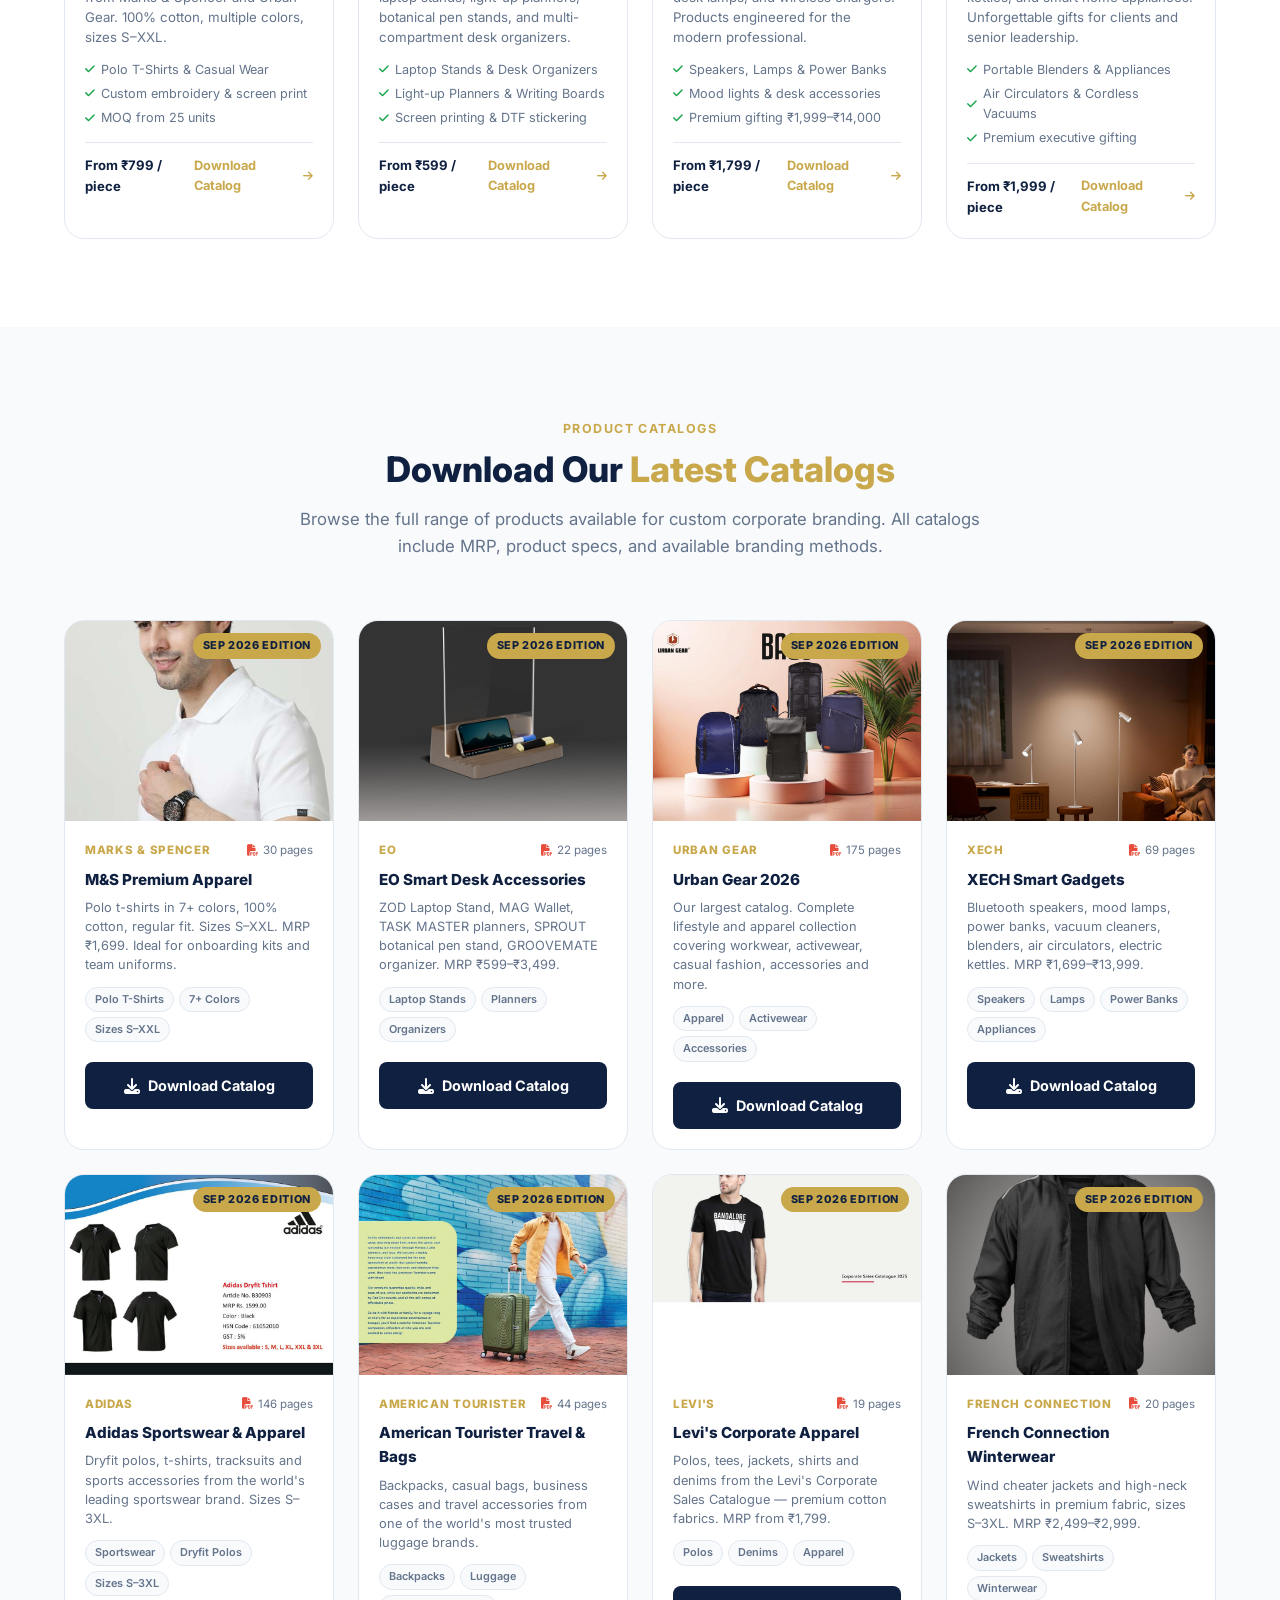
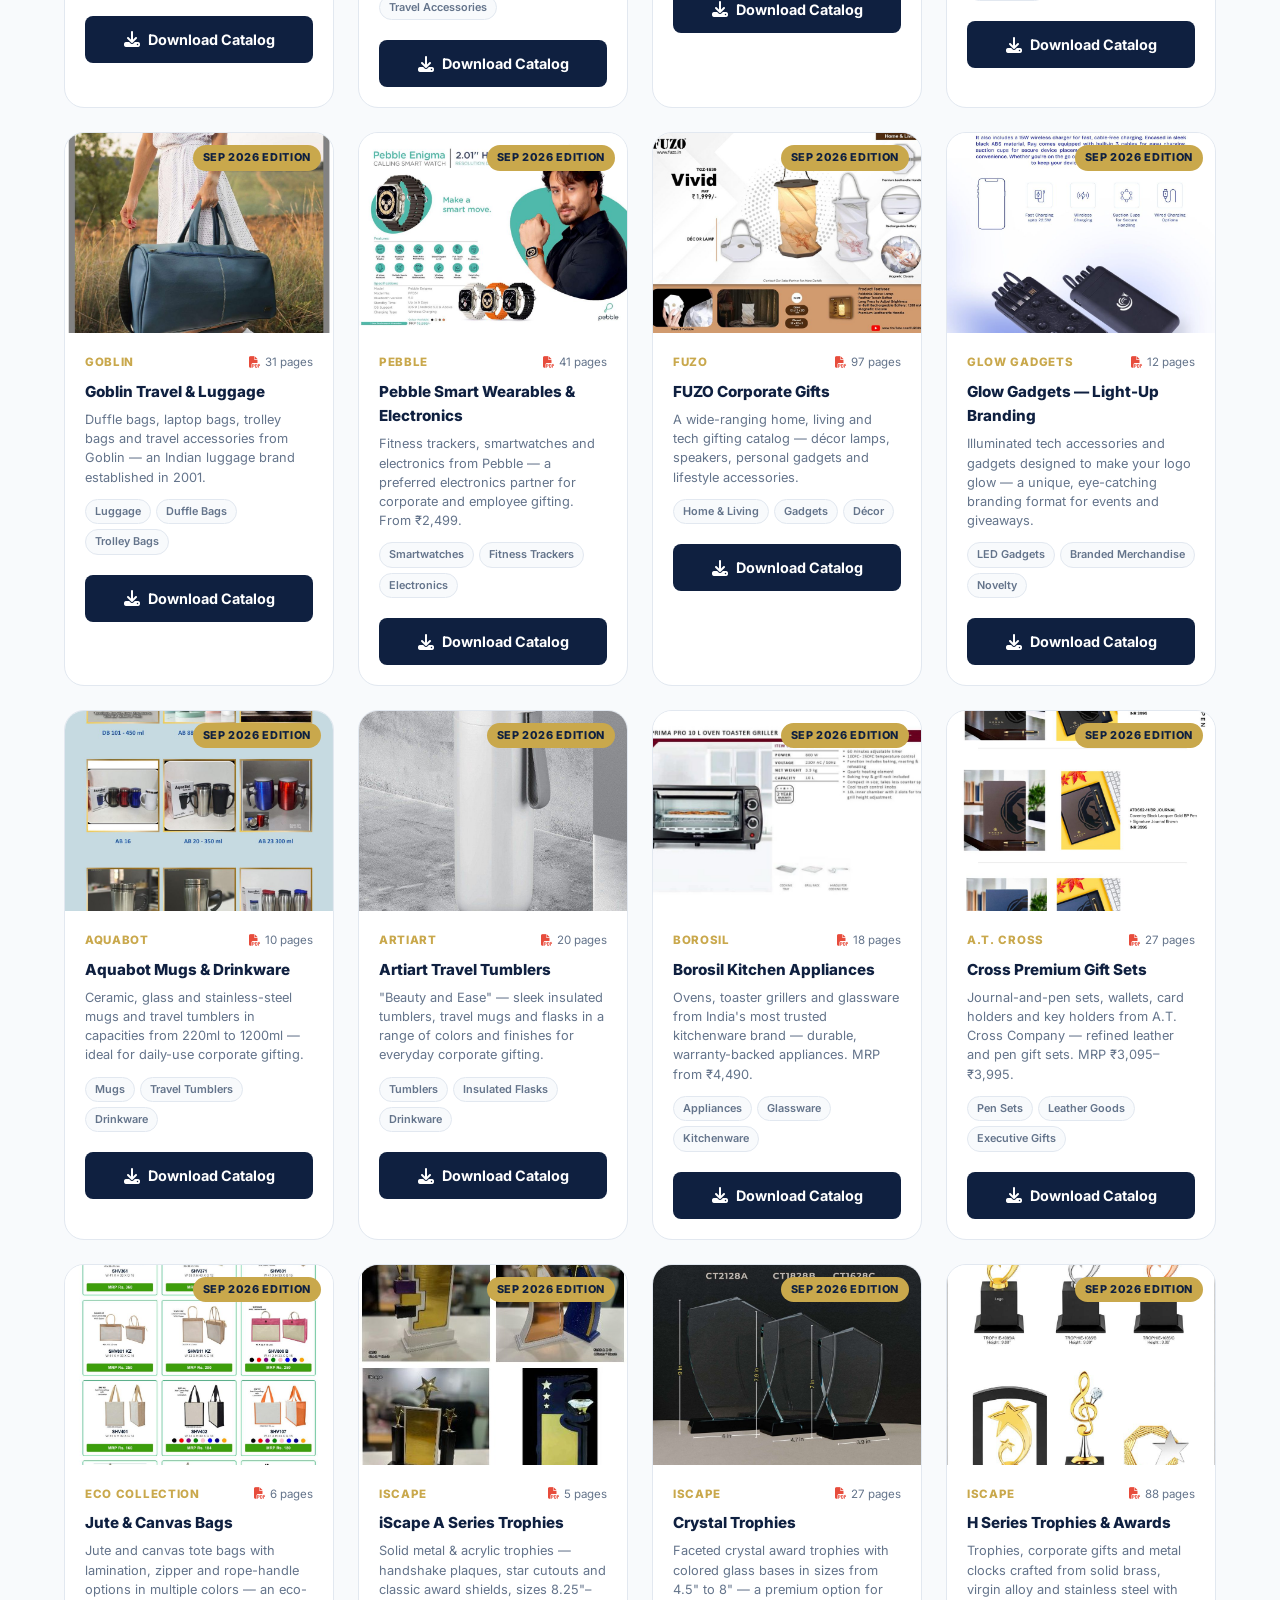
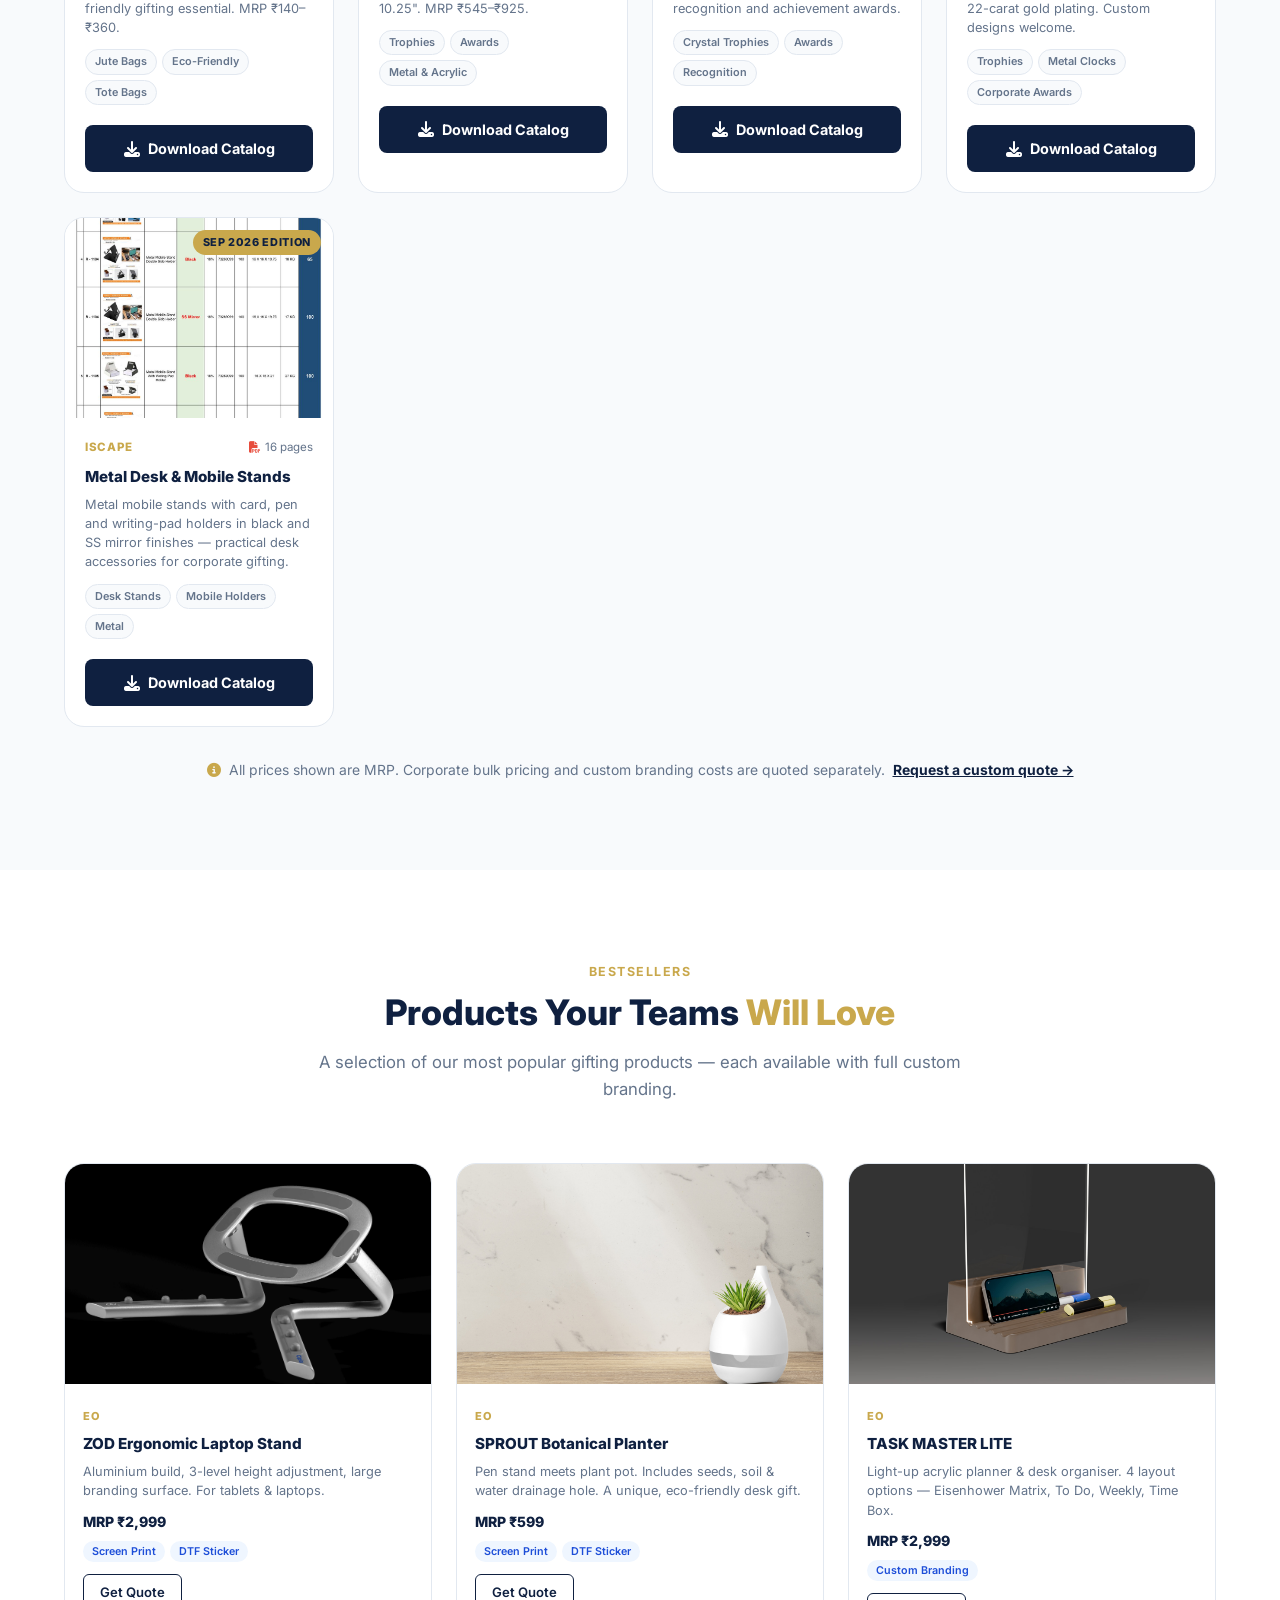
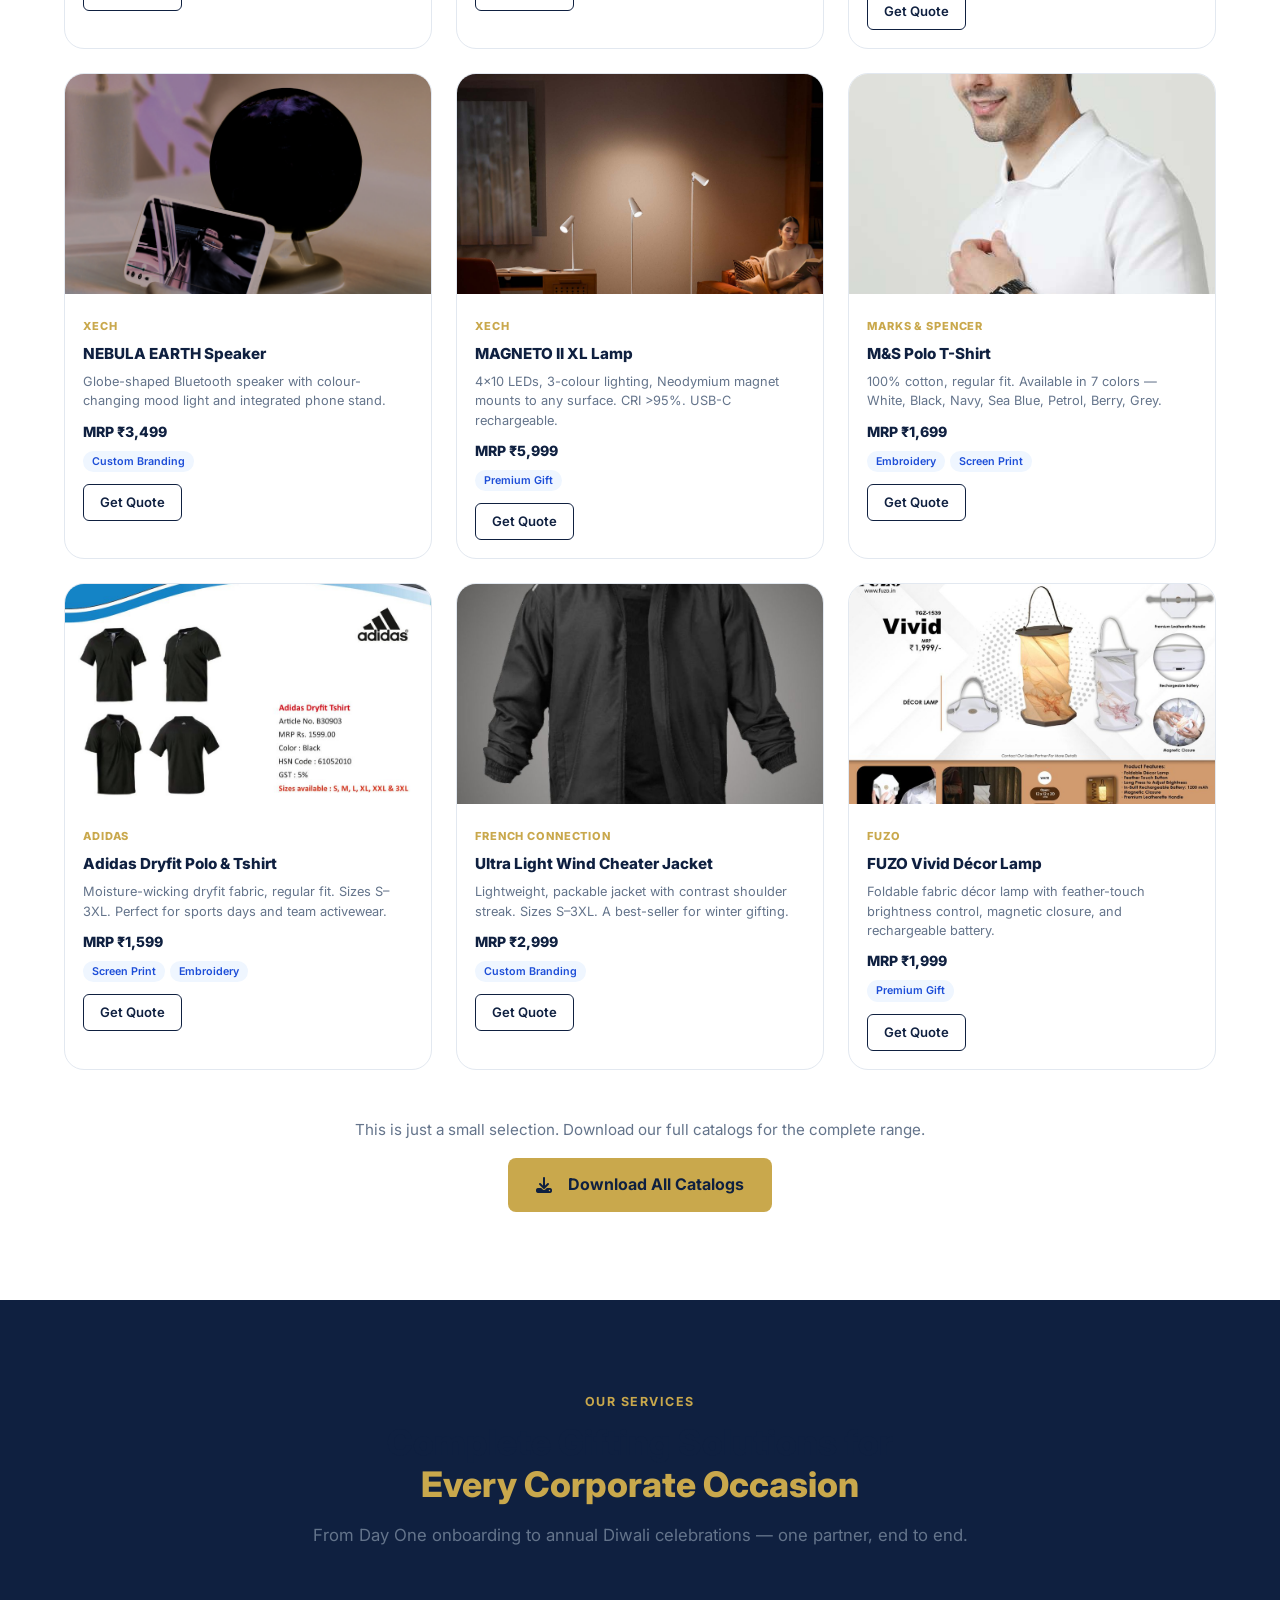
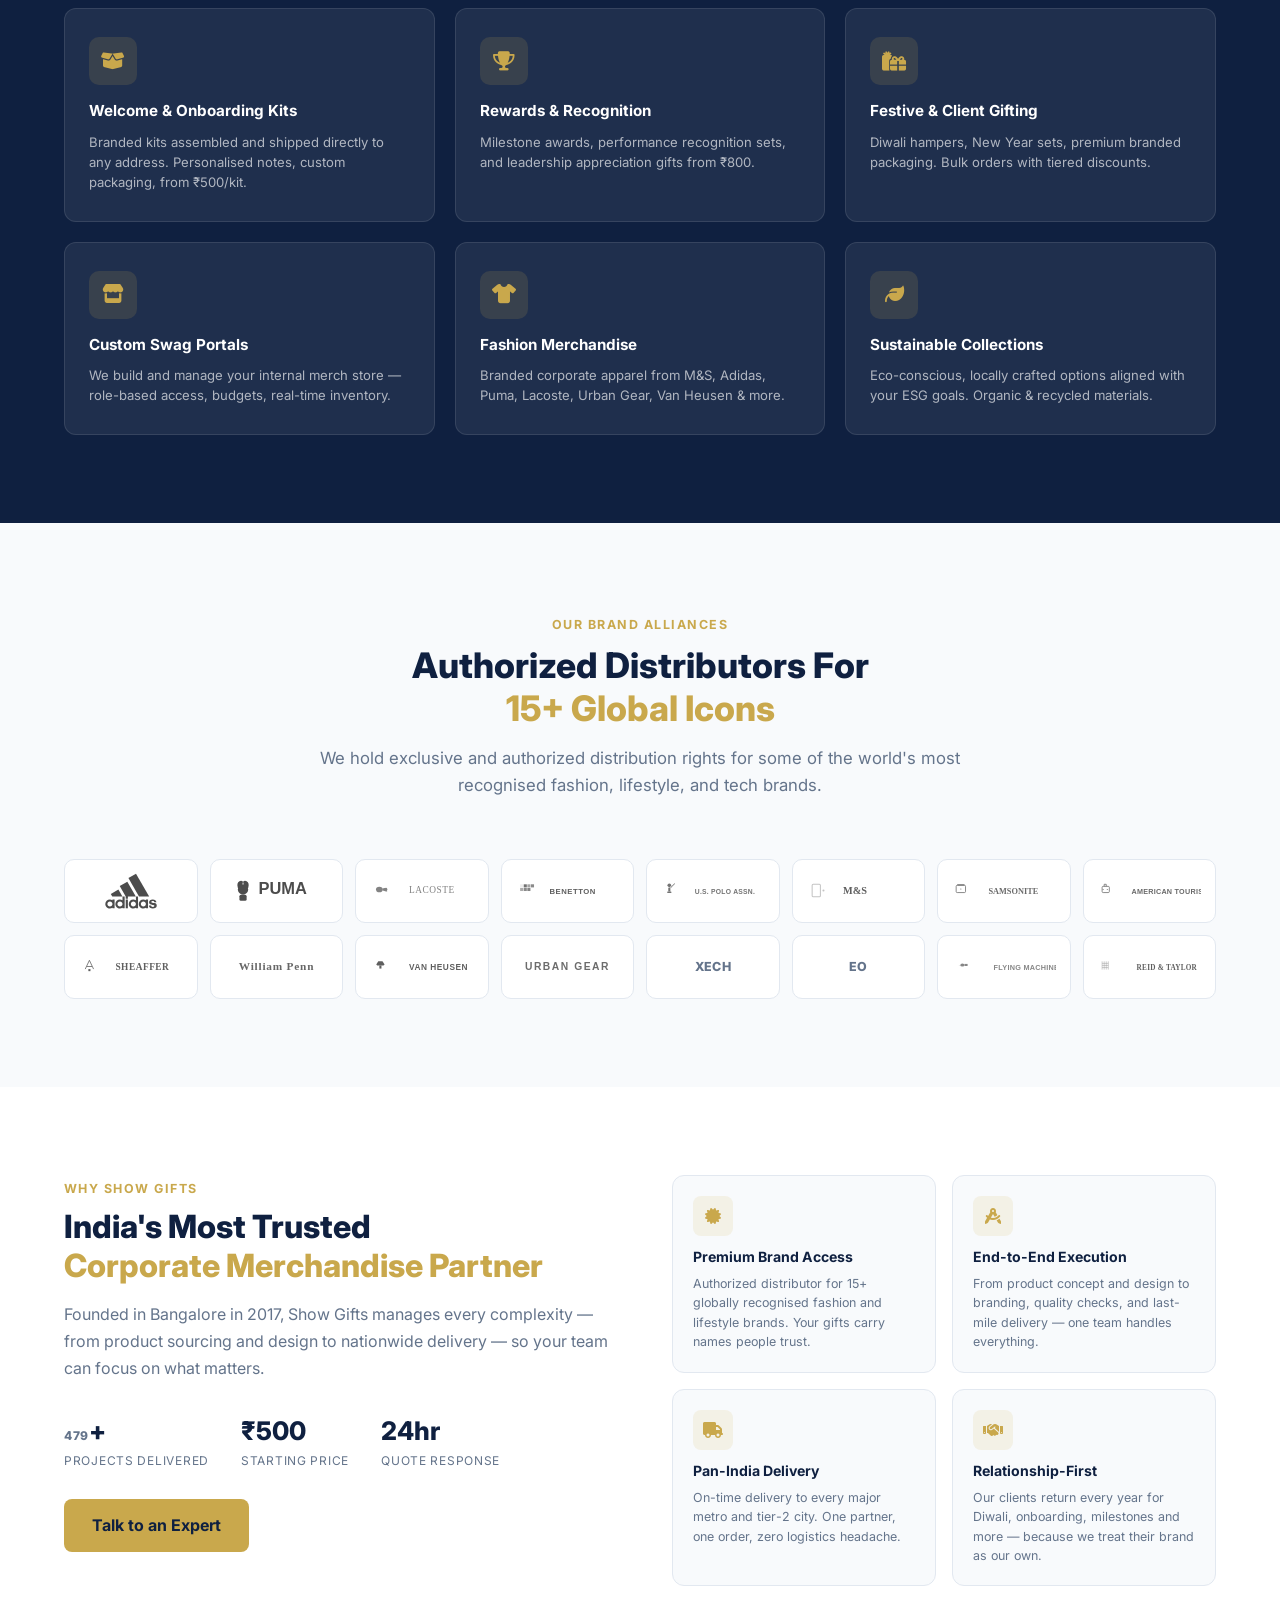
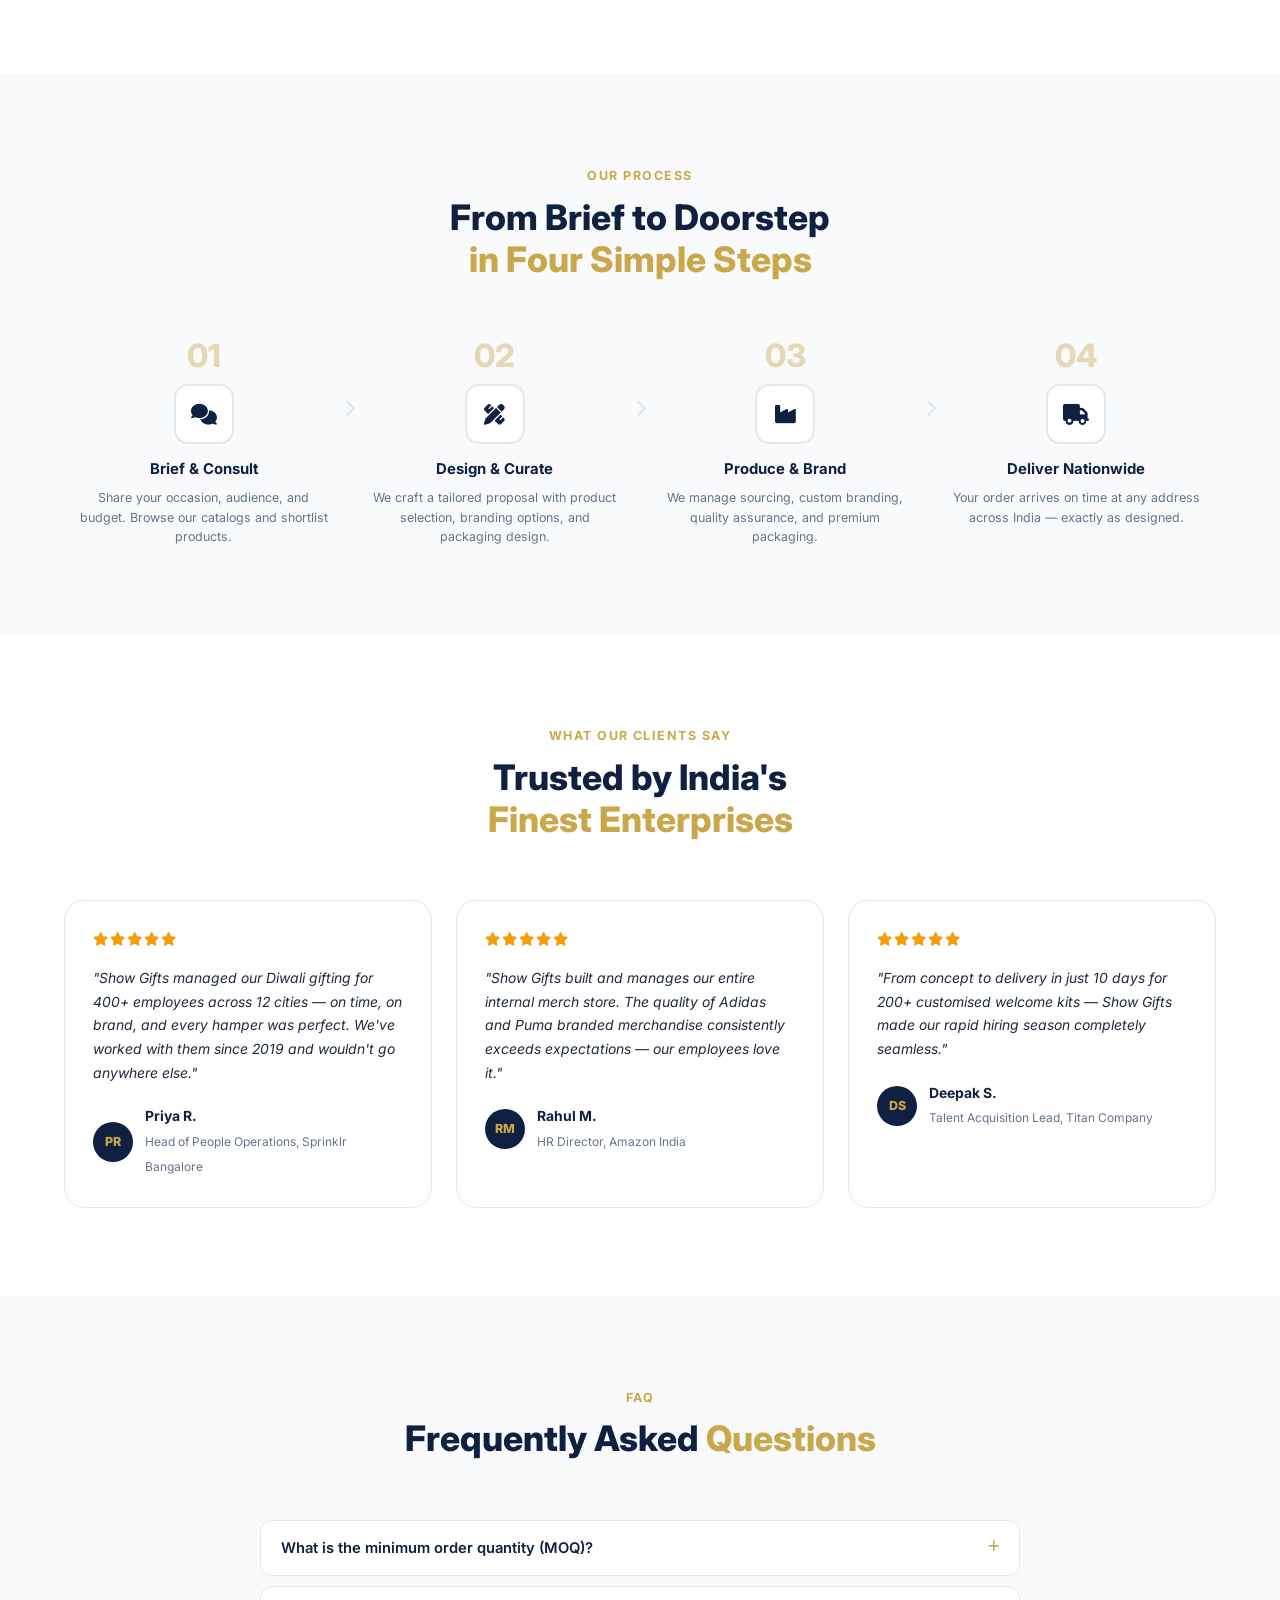
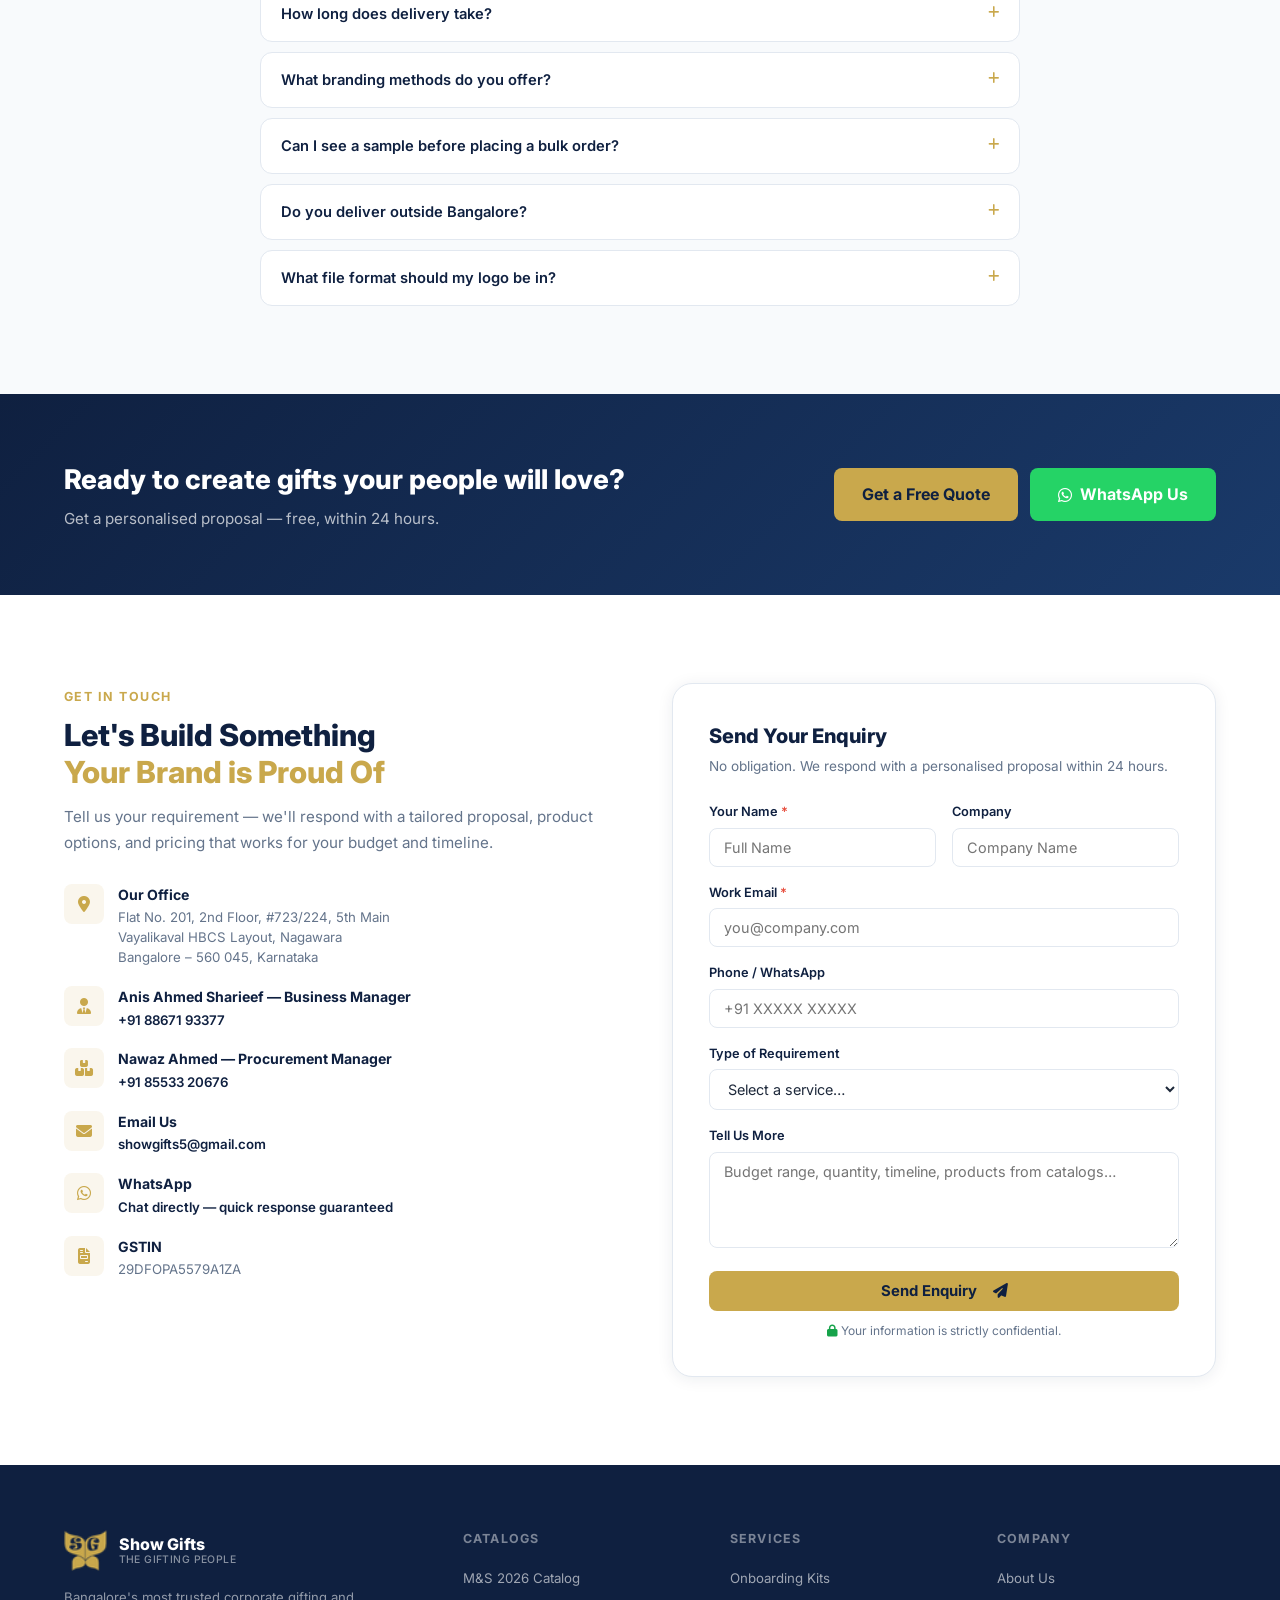
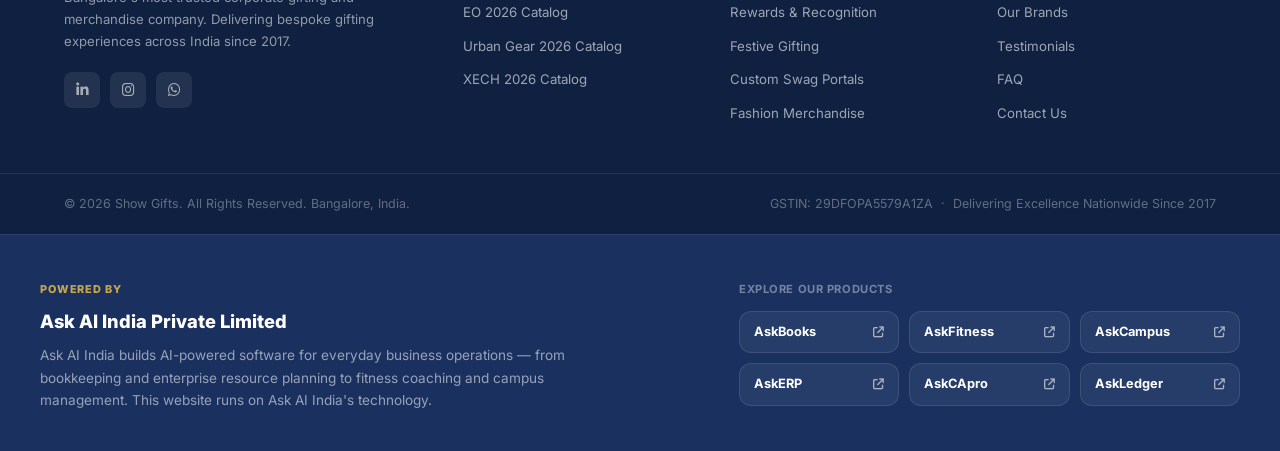
==== commit 9e054c32: "Add Ask AI India cross-promotion to the top announcement ticker Adds a clickable ticker message ("Po" ====
--- a/index.html
+++ b/index.html
@@ -30,9 +30,17 @@
     <span class="announce-sep">·</span>
     <span><i class="fas fa-box-open"></i>&nbsp; Welcome kits · Festive hampers · Swag portals</span>
     <span class="announce-sep">·</span>
+    <span><a href="#ourEcosystem"><i class="fas fa-robot"></i>&nbsp; Powered by Ask AI India — explore AskBooks, AskFitness, AskERP &amp; more</a></span>
+    <span class="announce-sep">·</span>
     <span><i class="fas fa-truck"></i>&nbsp; Pan-India delivery to all major cities</span>
     <span class="announce-sep">·</span>
     <span><i class="fas fa-certificate"></i>&nbsp; Authorized distributors for 15+ global brands</span>
+    <span class="announce-sep">·</span>
+    <span><i class="fas fa-paint-brush"></i>&nbsp; Custom branding: embroidery, screen print, laser engraving & more</span>
+    <span class="announce-sep">·</span>
+    <span><i class="fas fa-box-open"></i>&nbsp; Welcome kits · Festive hampers · Swag portals</span>
+    <span class="announce-sep">·</span>
+    <span><a href="#ourEcosystem"><i class="fas fa-robot"></i>&nbsp; Powered by Ask AI India — explore AskBooks, AskFitness, AskERP &amp; more</a></span>
   </div>
 </div>
 
@@ -1582,7 +1590,7 @@
 <!-- ============================================================
      POWERED BY — ASK AI INDIA
 ============================================================ -->
-<div class="pb-band">
+<div class="pb-band" id="ourEcosystem">
   <div class="wrap pb-inner">
     <div class="pb-text">
       <span class="pb-label">Powered By</span>
--- a/styles.css
+++ b/styles.css
@@ -194,6 +194,8 @@
   width: max-content;
 }
 .announce-track span i { color: var(--gold); }
+.announce-track a { color: inherit; text-decoration: none; }
+.announce-track a:hover { text-decoration: underline; text-underline-offset: 2px; }
 .announce-sep { color: var(--gold); opacity: .6; }
 
 @keyframes marquee {
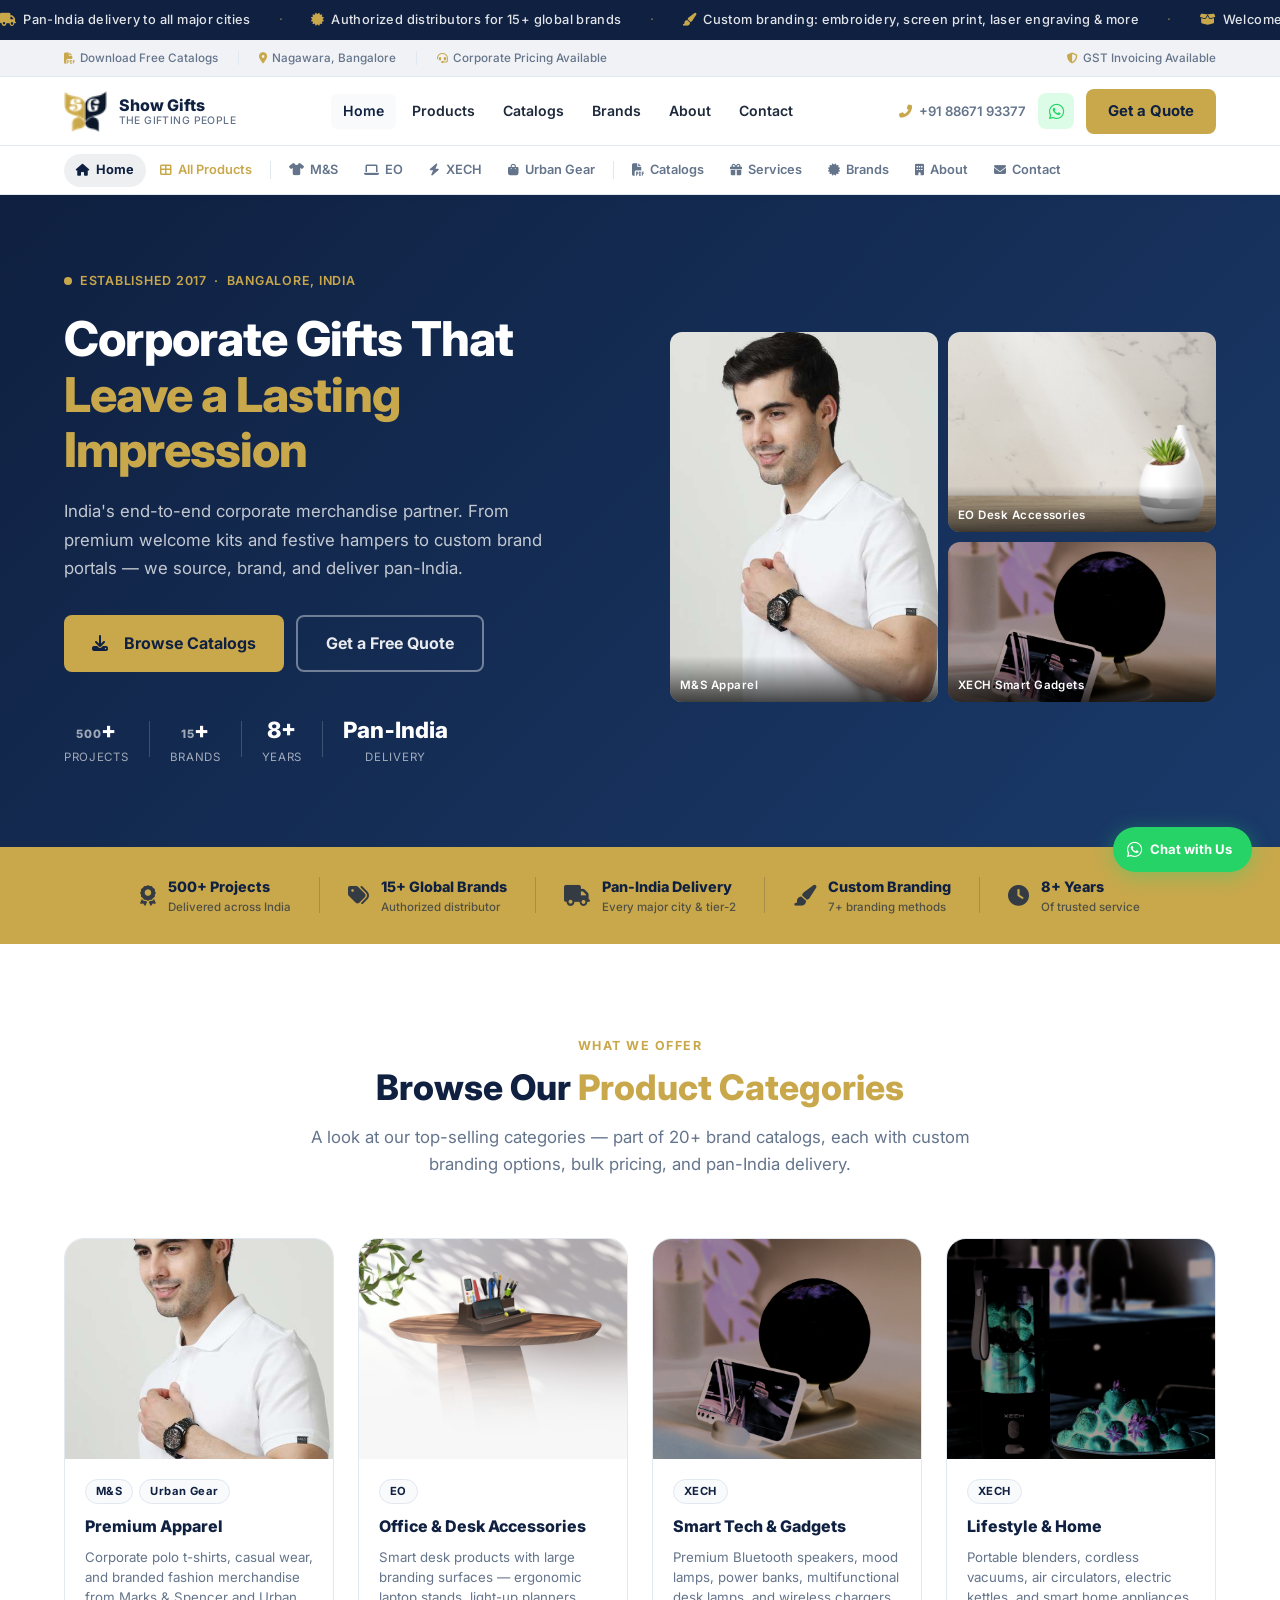
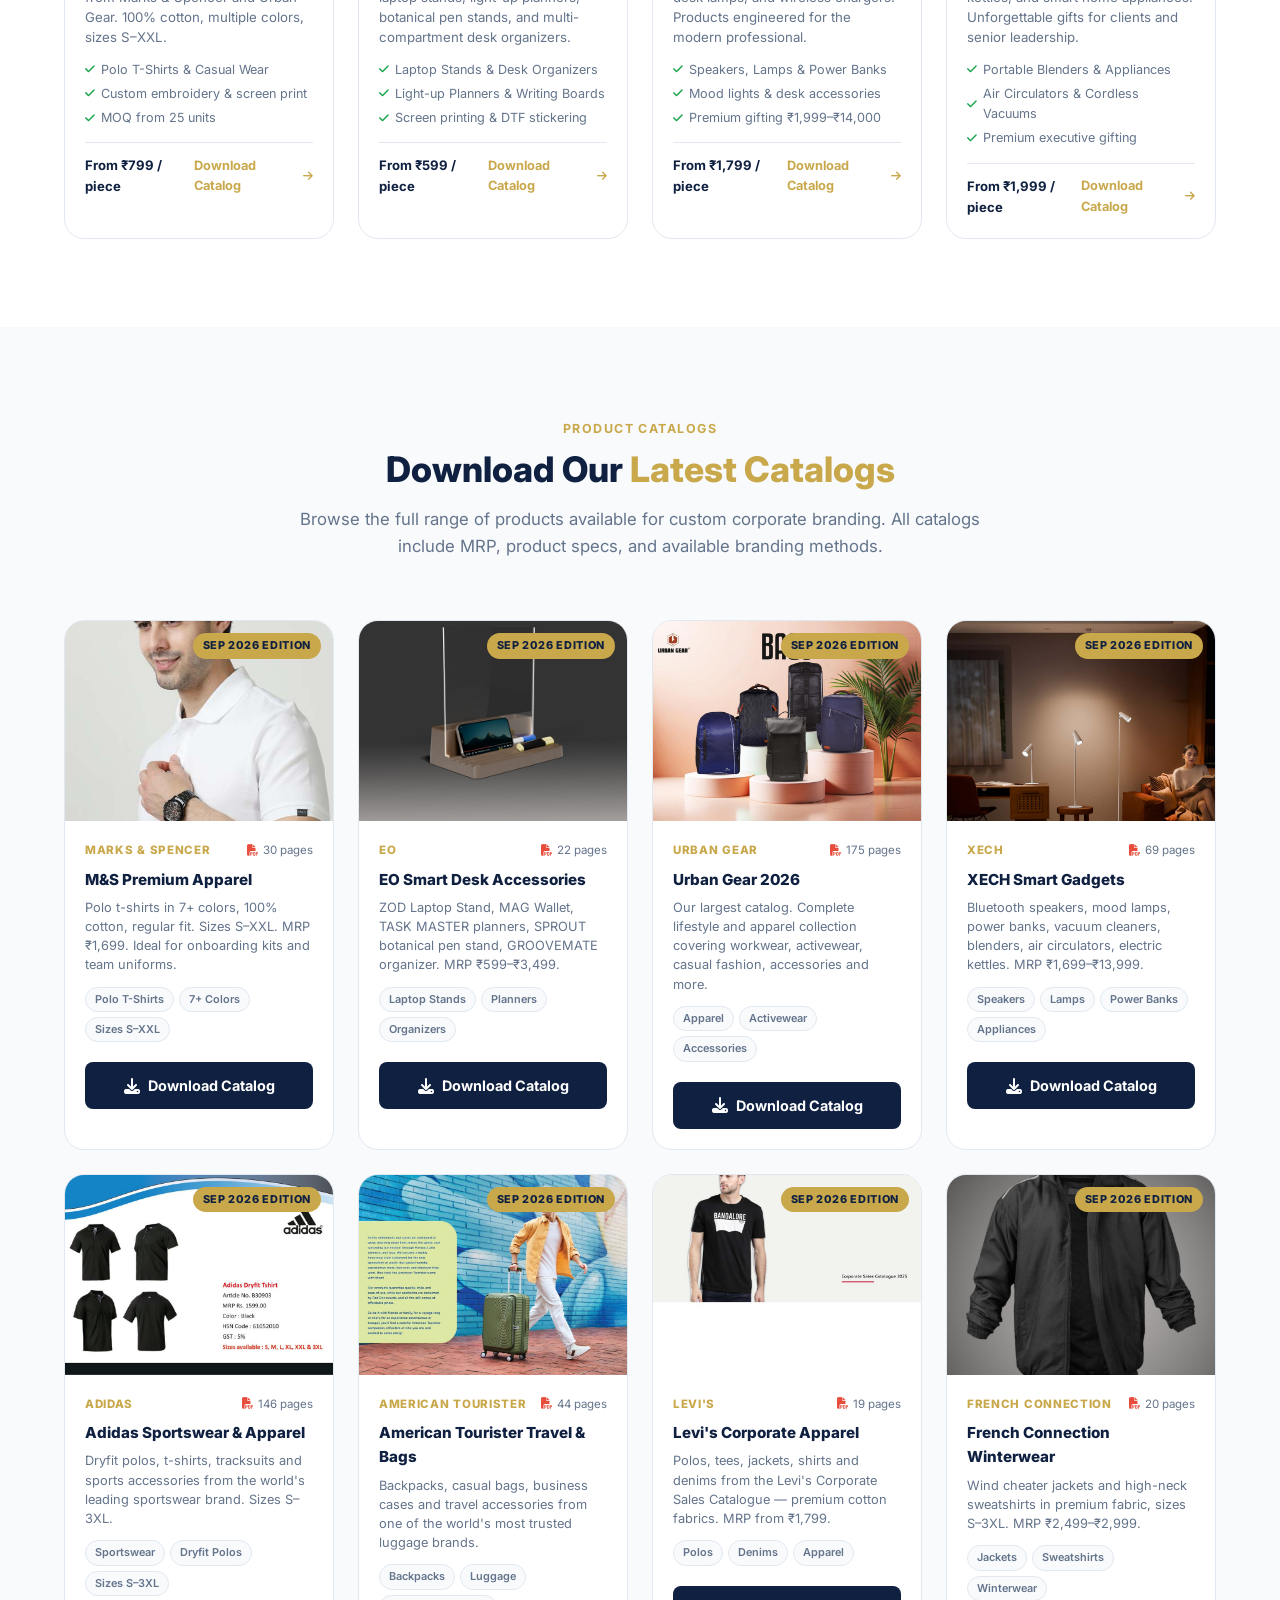
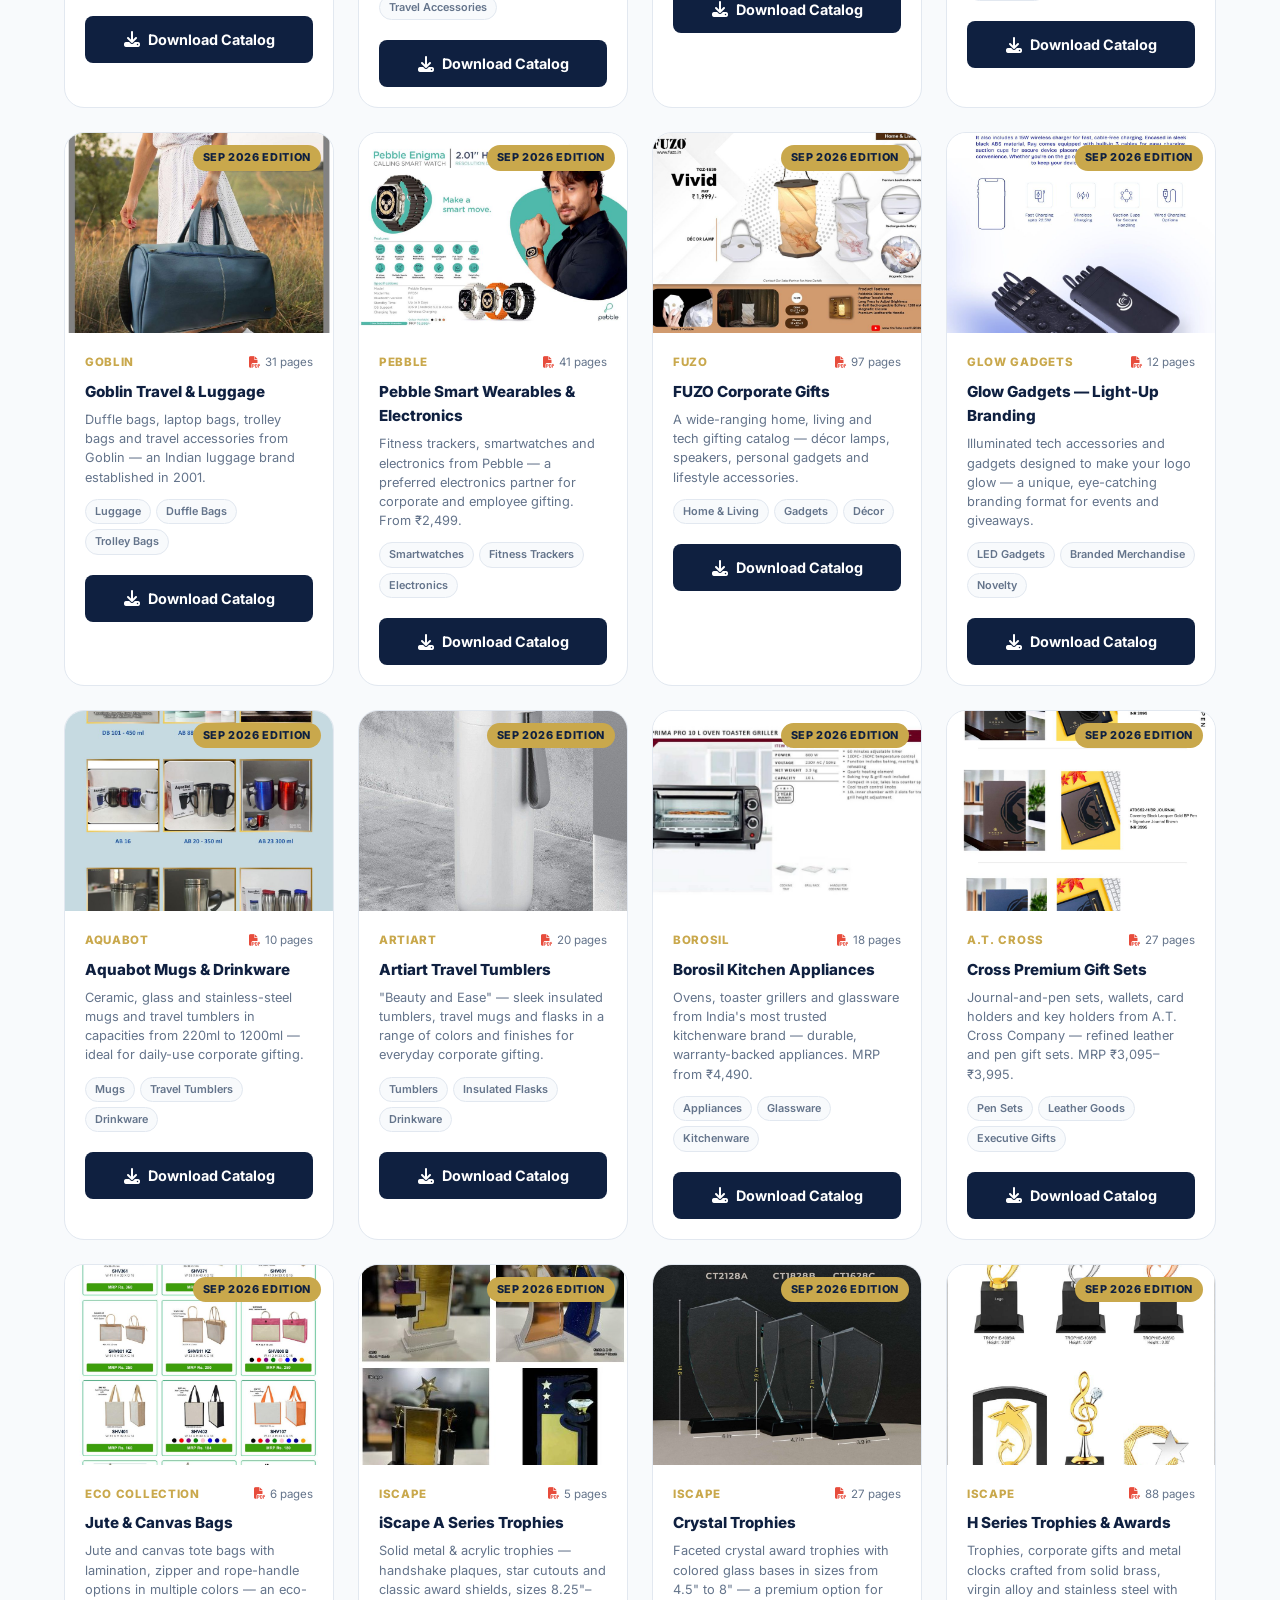
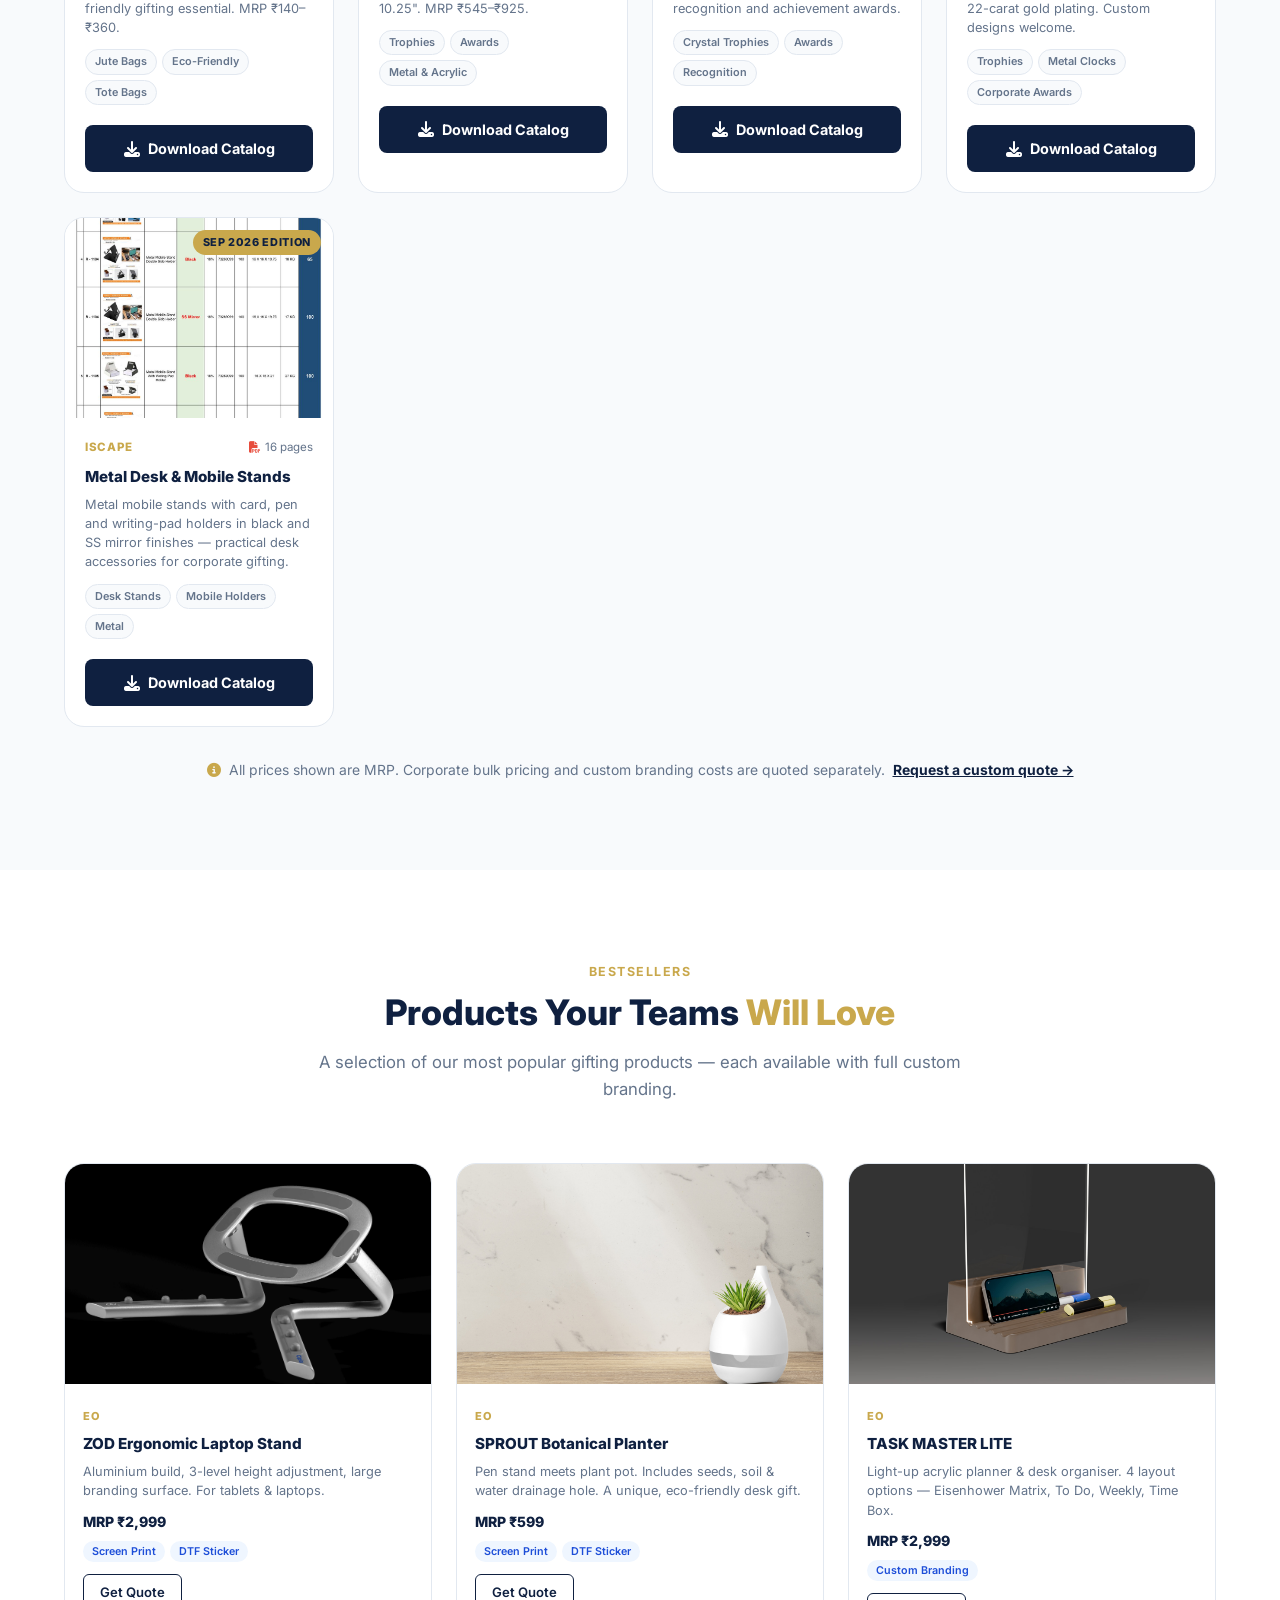
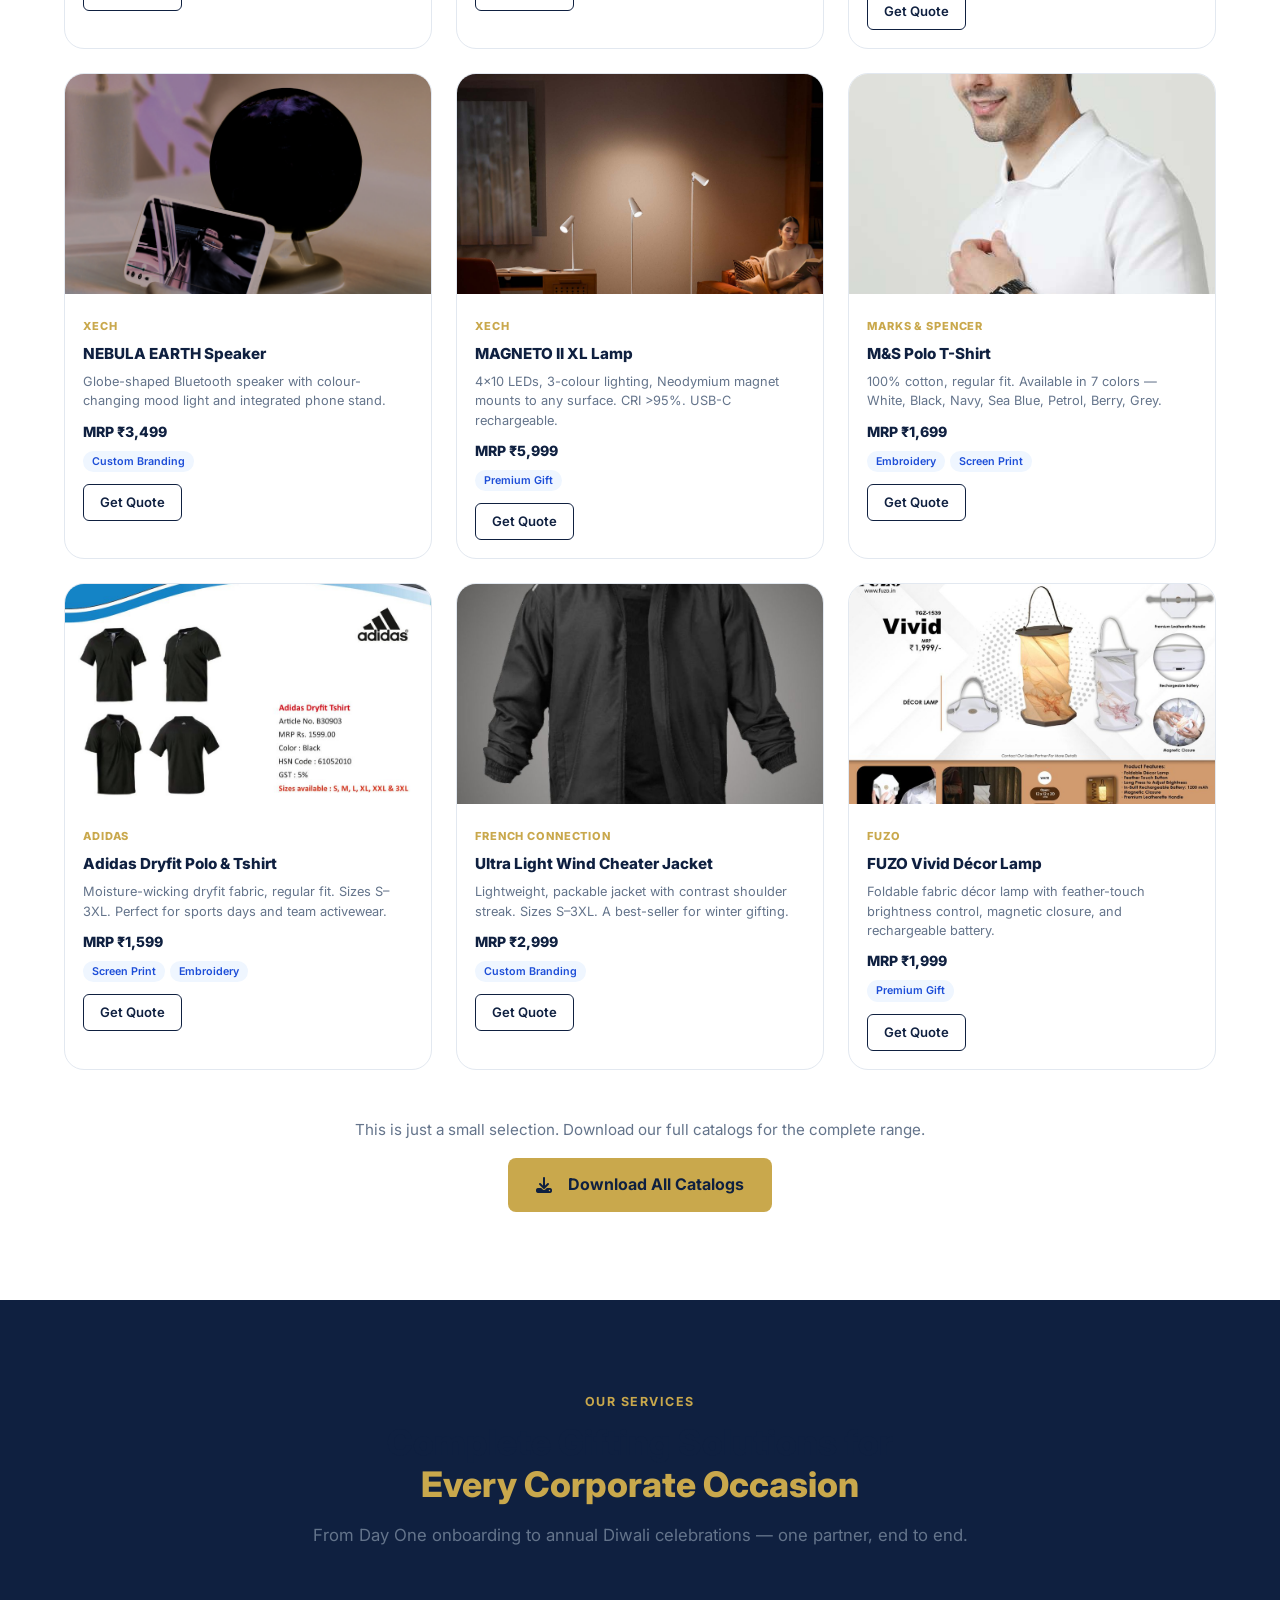
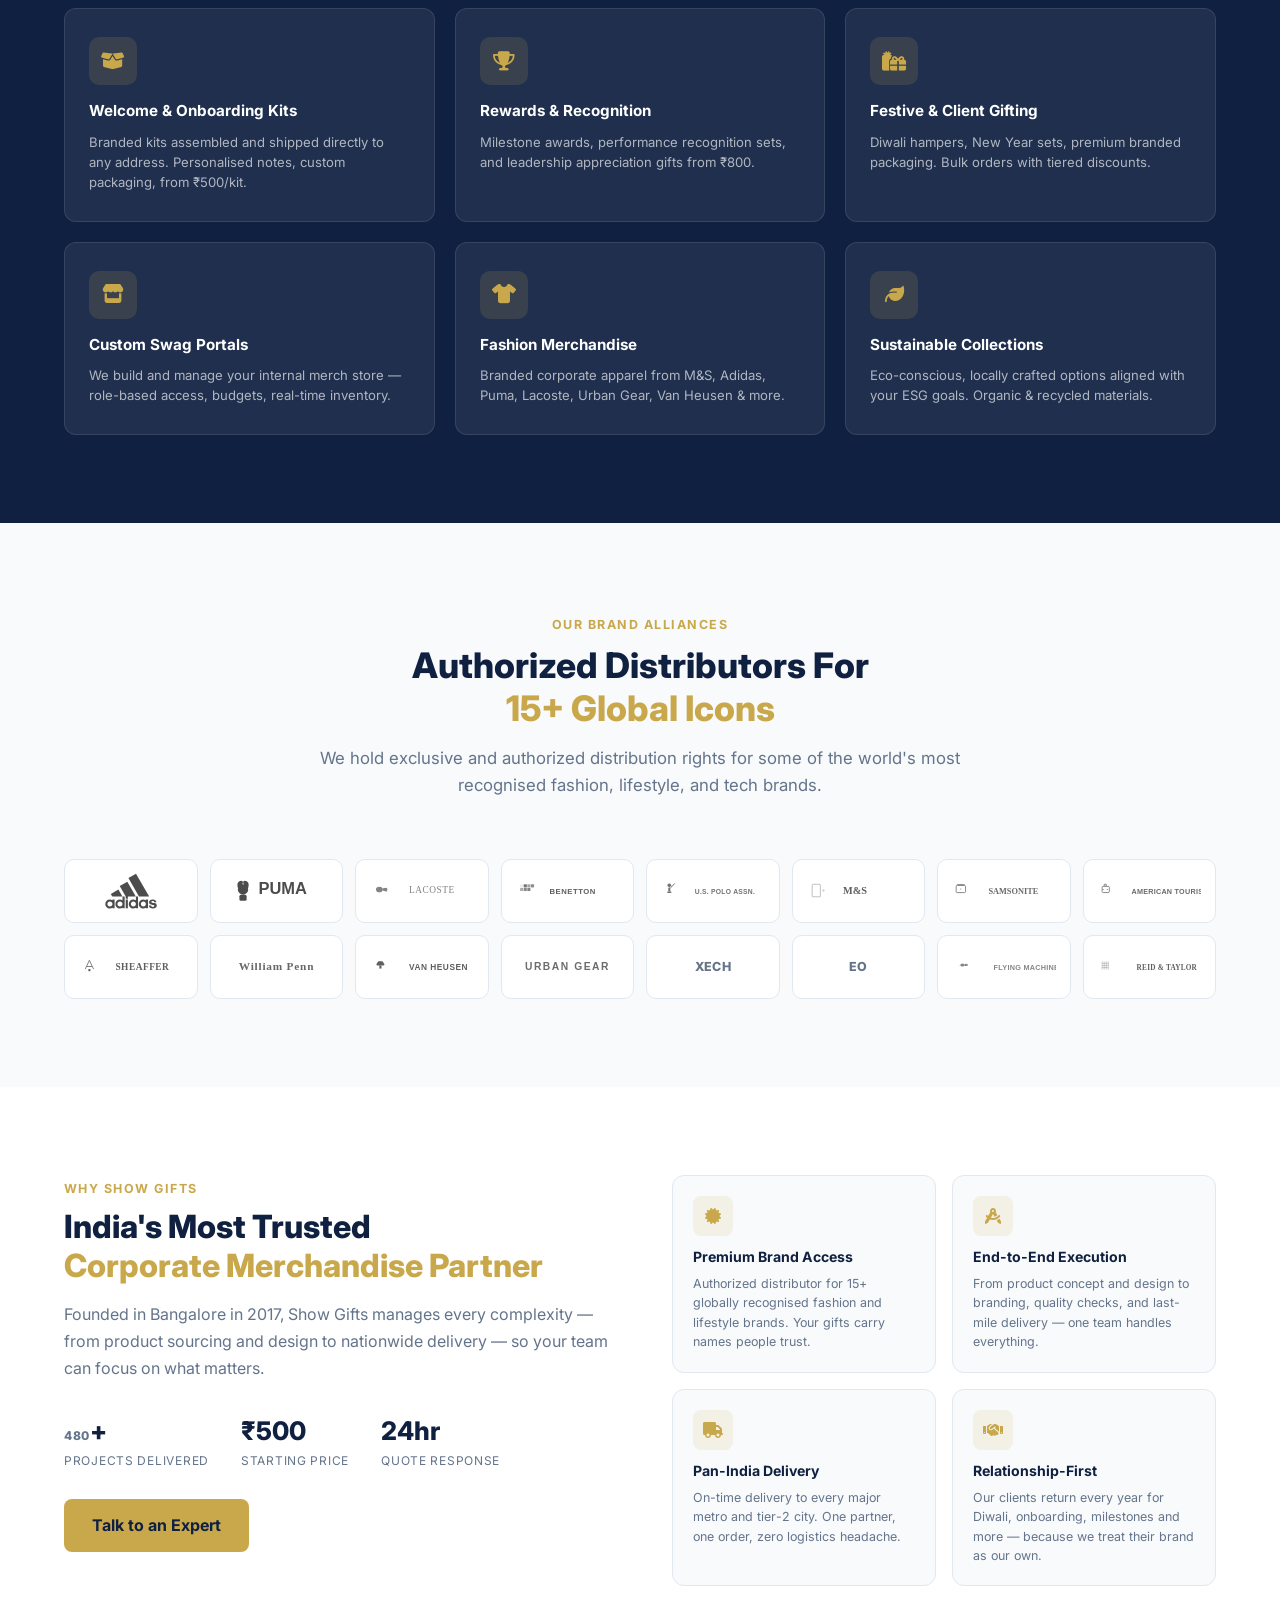
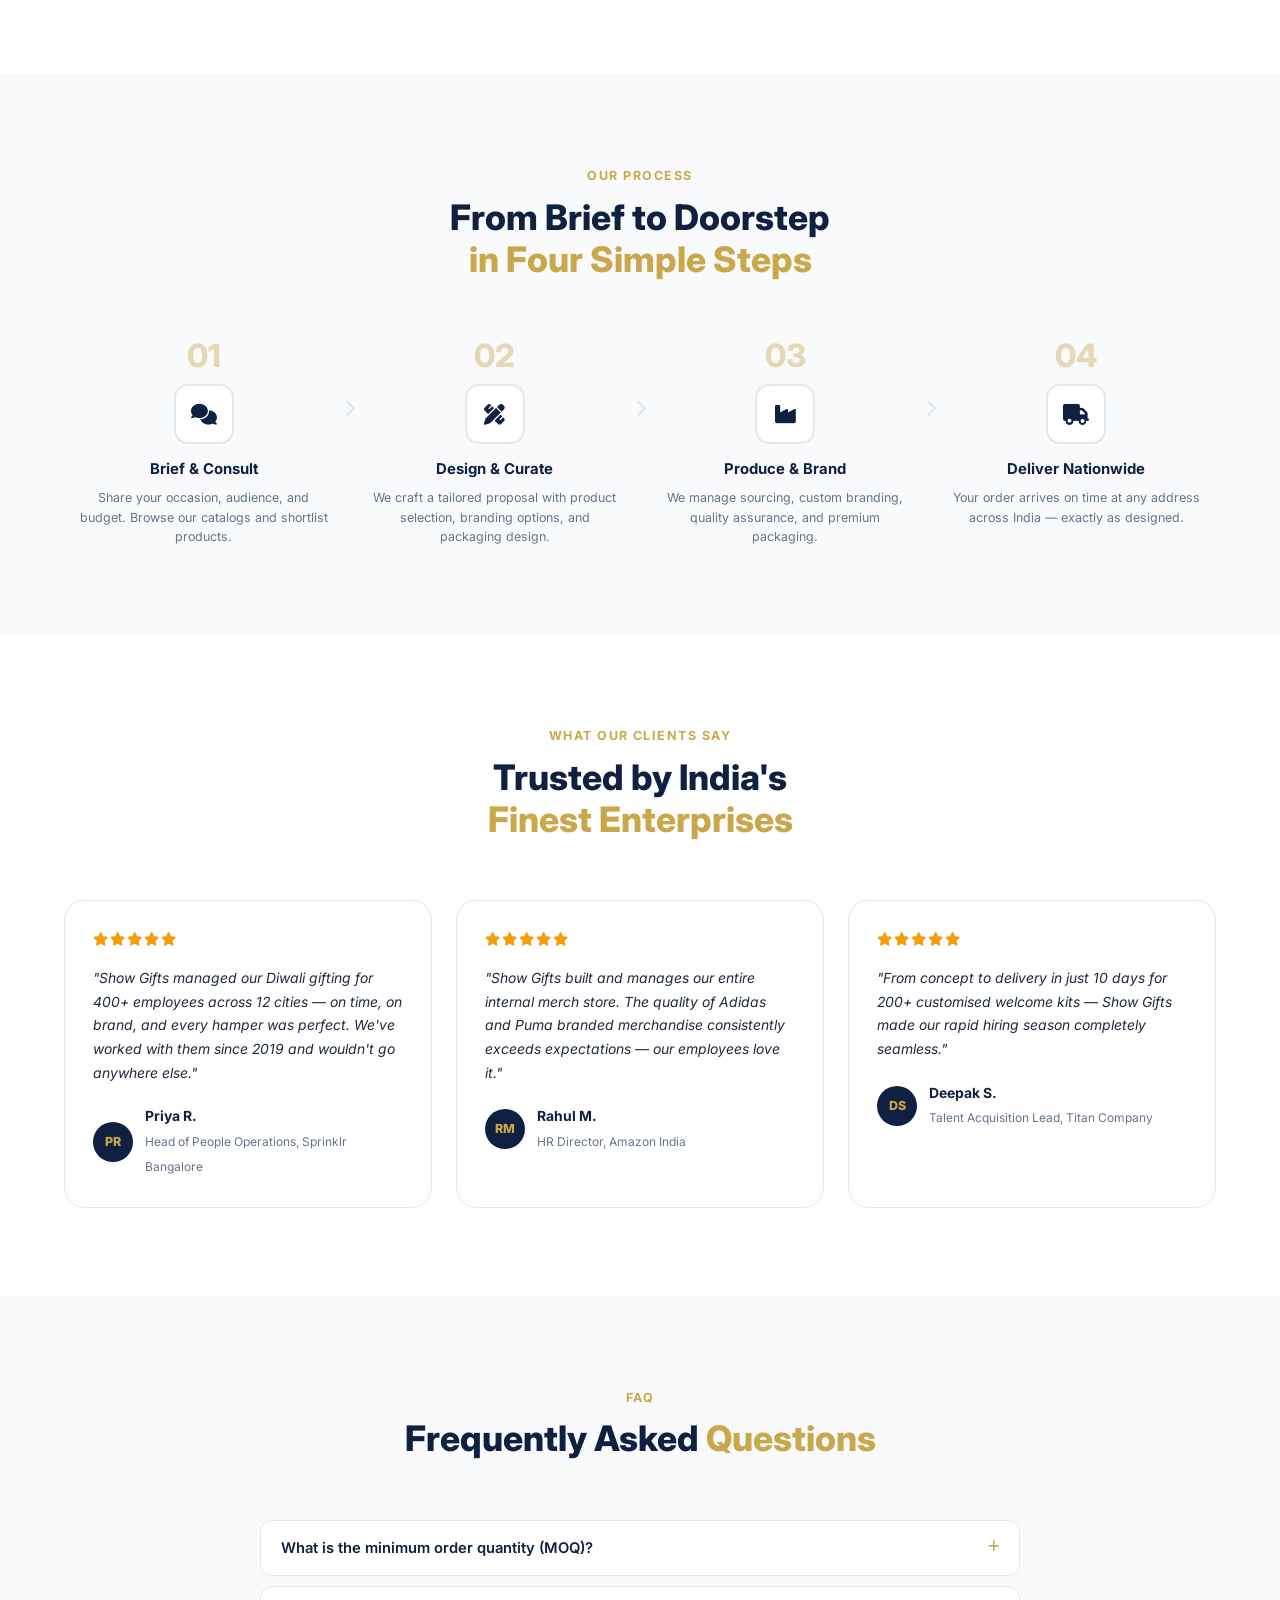
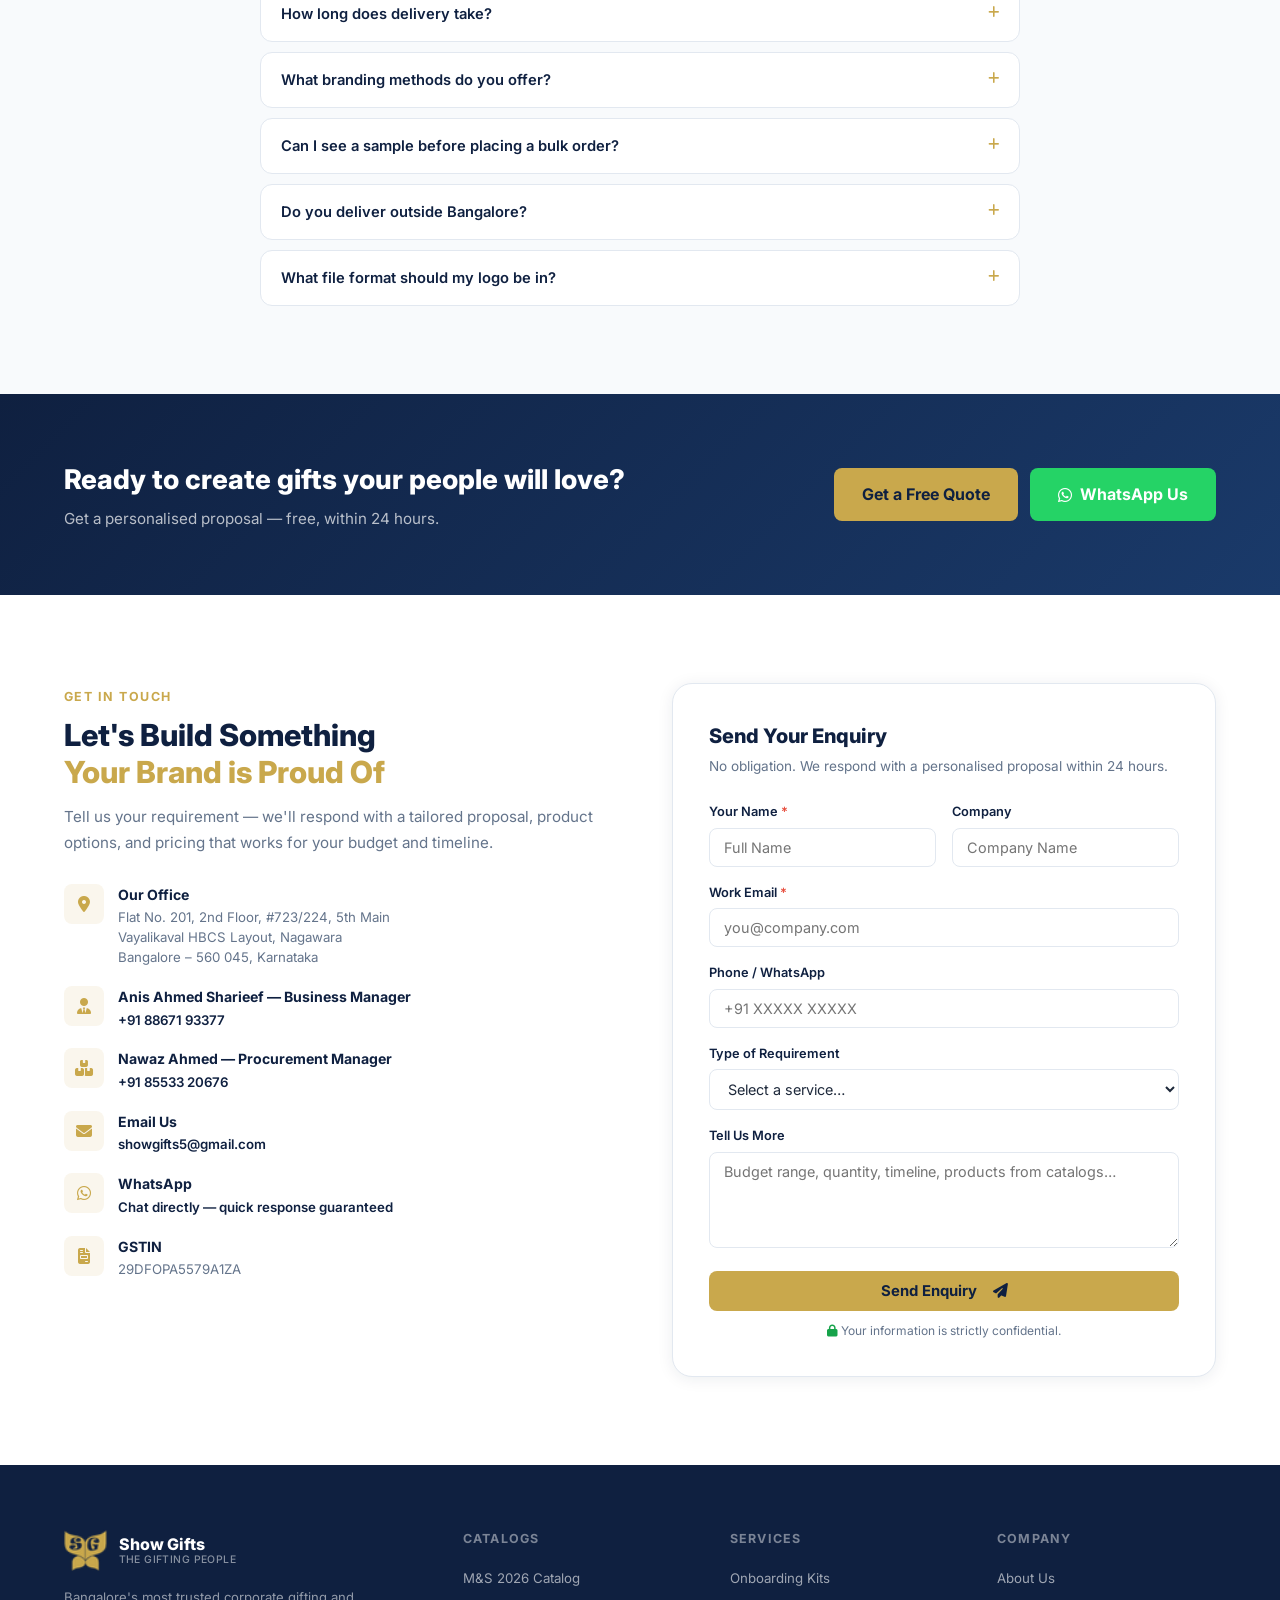
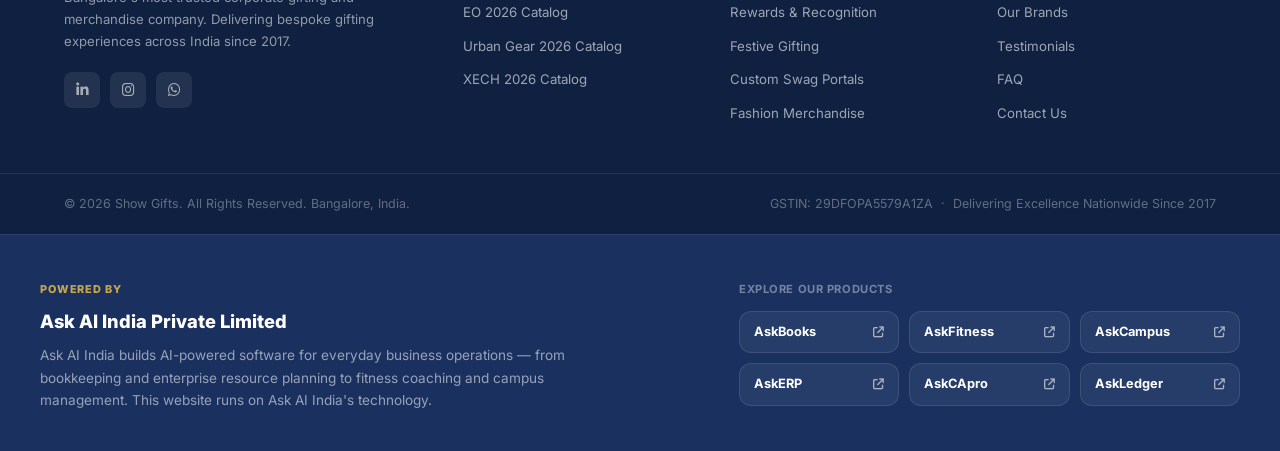
==== commit d7da61b7: "Pre-launch audit: real favicon, social share image, SEO basics Full codebase audit before going live" ====
--- a/index.html
+++ b/index.html
@@ -9,10 +9,24 @@
   <link rel="preconnect" href="https://fonts.gstatic.com" crossorigin>
   <link href="https://fonts.googleapis.com/css2?family=Inter:wght@300;400;500;600;700;800&display=swap" rel="stylesheet">
   <link rel="stylesheet" href="https://cdnjs.cloudflare.com/ajax/libs/font-awesome/6.5.0/css/all.min.css">
-  <link rel="icon" type="image/svg+xml" href="data:image/svg+xml,<svg xmlns='http://www.w3.org/2000/svg' viewBox='0 0 100 100'><rect rx='20' width='100' height='100' fill='%230f2040'/><text x='50' y='68' font-size='52' font-family='Georgia,serif' font-weight='700' fill='%23c9a84c' text-anchor='middle'>SG</text></svg>">
+  <link rel="icon" type="image/png" sizes="32x32" href="./assets/images/favicon-32.png">
+  <link rel="icon" type="image/png" sizes="16x16" href="./assets/images/favicon-16.png">
+  <link rel="apple-touch-icon" sizes="180x180" href="./assets/images/apple-touch-icon.png">
+  <link rel="canonical" href="https://alirashidkhan.github.io/showgifts-website/">
   <meta property="og:title" content="Show Gifts — Premium Corporate Gifting, Bangalore">
   <meta property="og:description" content="India's end-to-end corporate merchandise partner. Download our brand catalogs — M&S, Urban Gear, EO, XECH.">
   <meta property="og:type" content="website">
+  <meta property="og:site_name" content="Show Gifts">
+  <meta property="og:url" content="https://alirashidkhan.github.io/showgifts-website/">
+  <meta property="og:image" content="https://alirashidkhan.github.io/showgifts-website/assets/images/og-image.jpg">
+  <meta property="og:image:width" content="1200">
+  <meta property="og:image:height" content="630">
+  <meta property="og:locale" content="en_IN">
+  <meta name="twitter:card" content="summary_large_image">
+  <meta name="twitter:title" content="Show Gifts — Premium Corporate Gifting, Bangalore">
+  <meta name="twitter:description" content="India's end-to-end corporate merchandise partner. Download our brand catalogs — M&S, Urban Gear, EO, XECH.">
+  <meta name="twitter:image" content="https://alirashidkhan.github.io/showgifts-website/assets/images/og-image.jpg">
+  <meta name="theme-color" content="#0f2040">
   <link rel="stylesheet" href="styles.css">
 </head>
 <body>
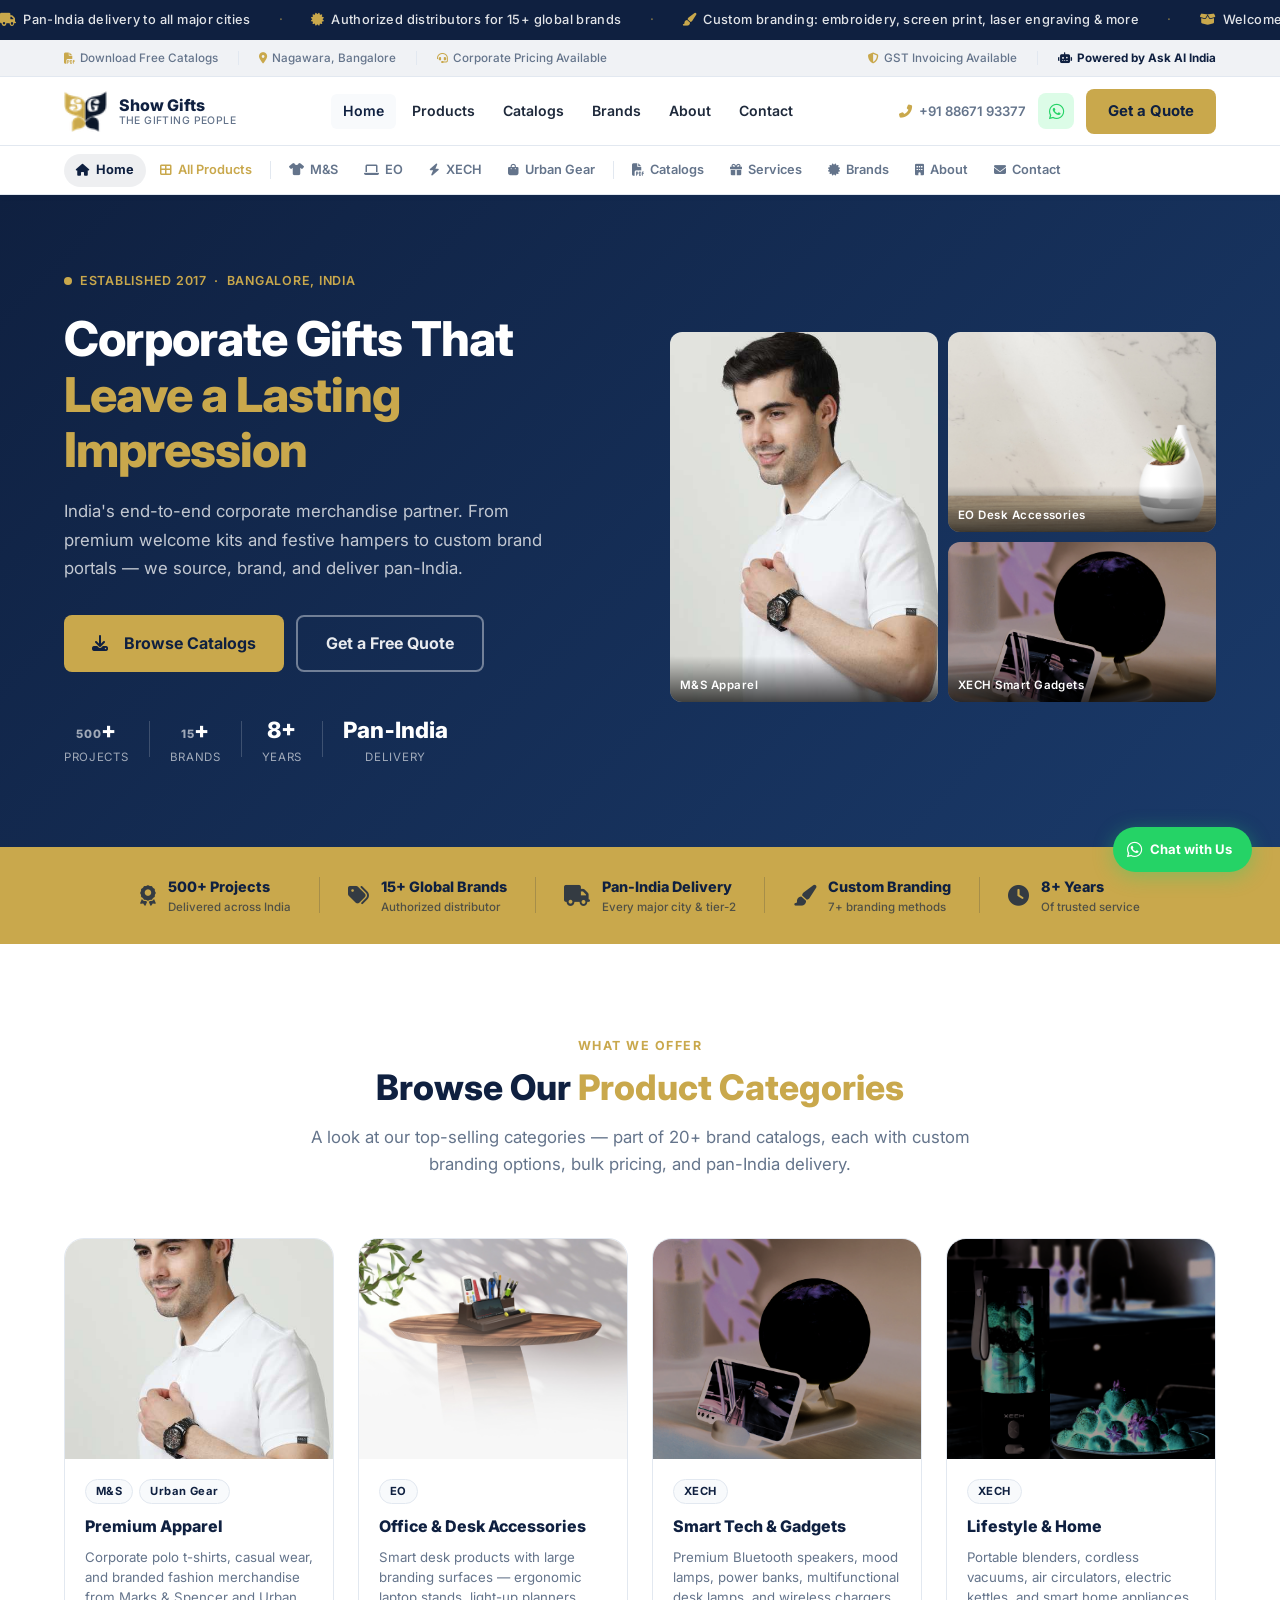
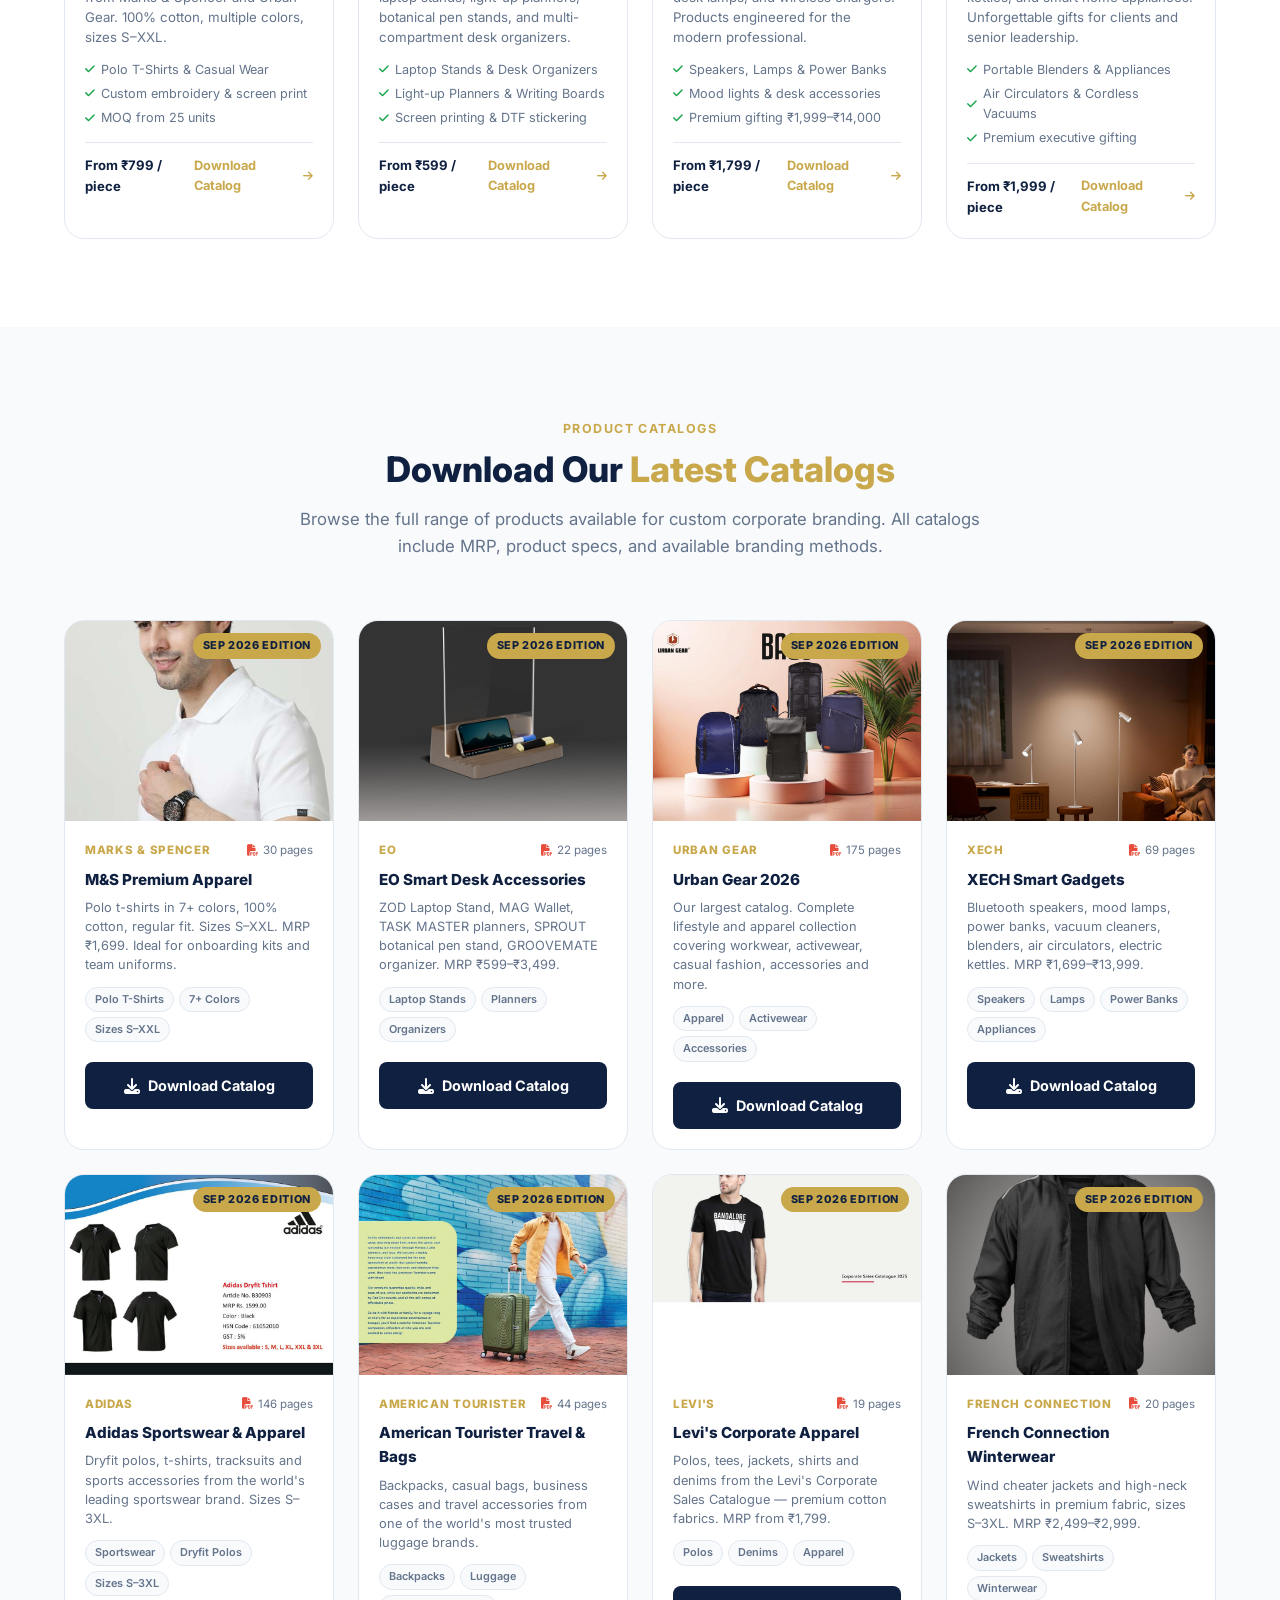
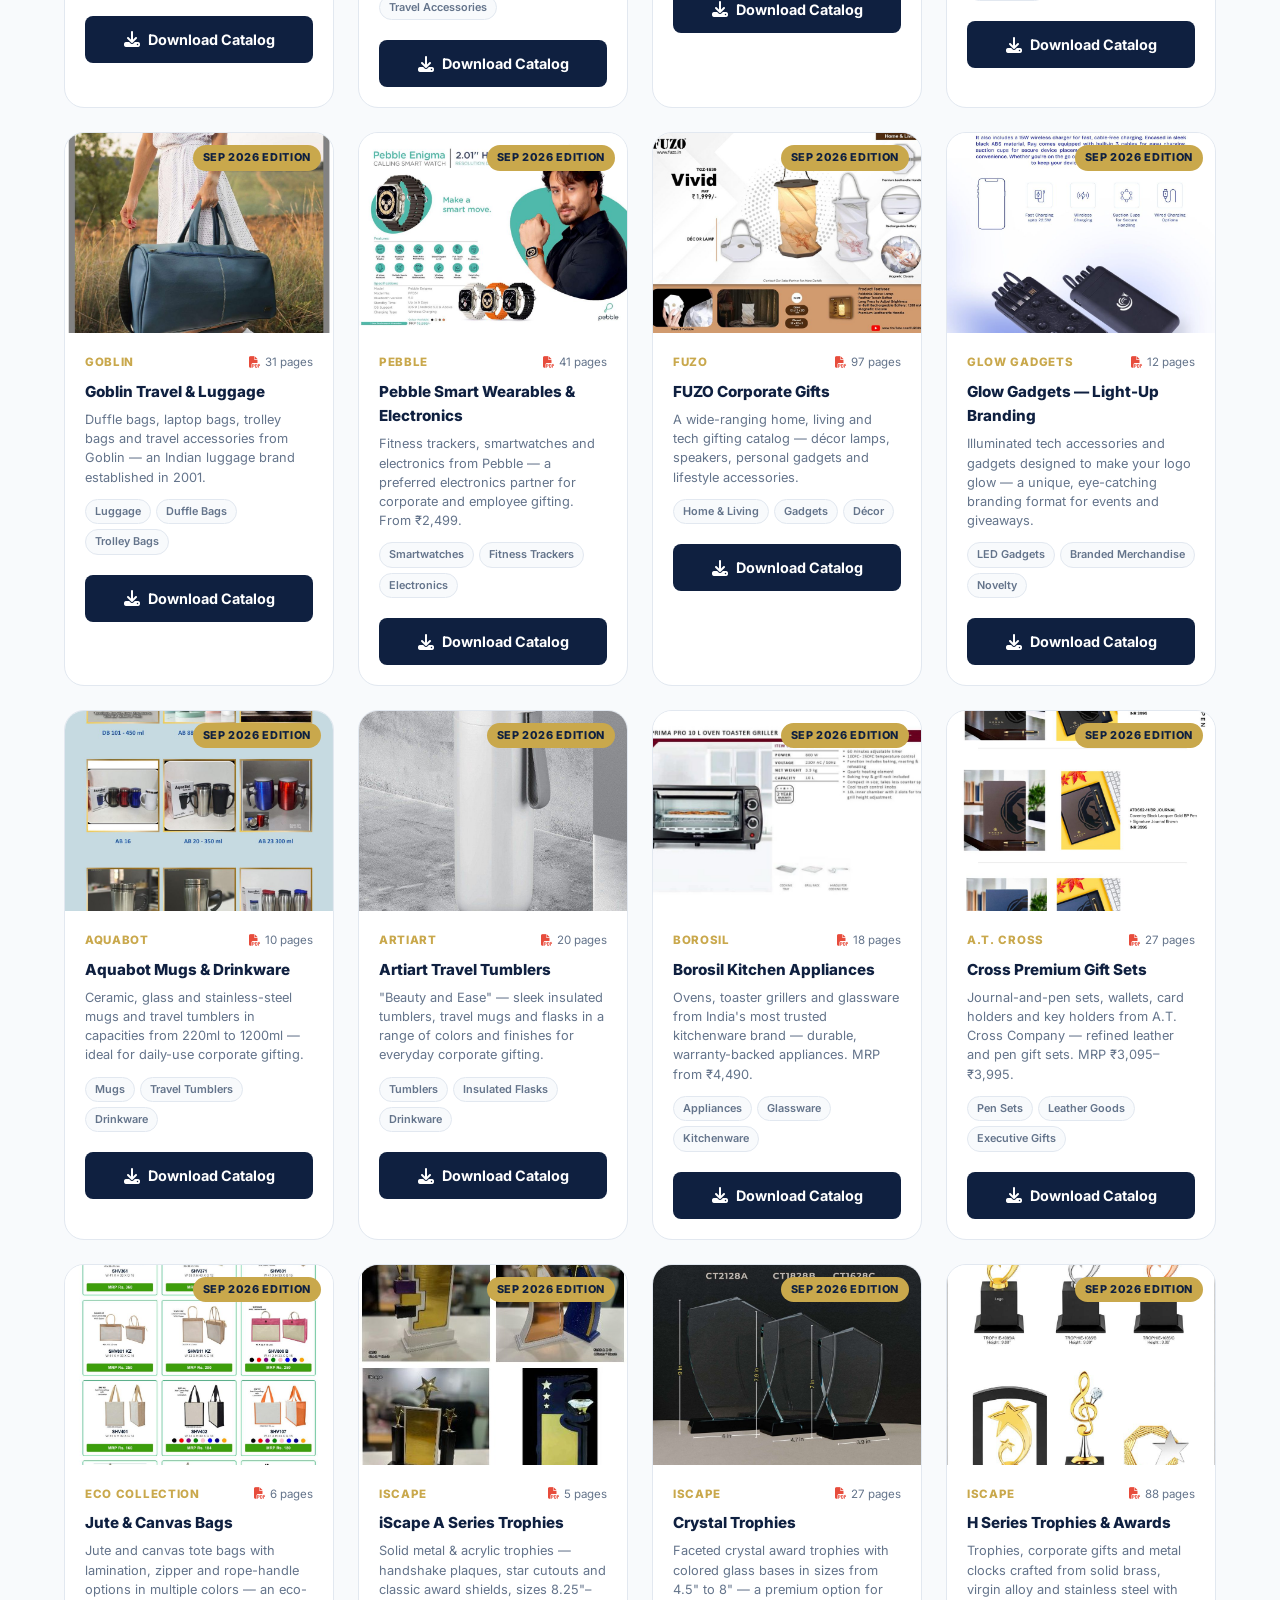
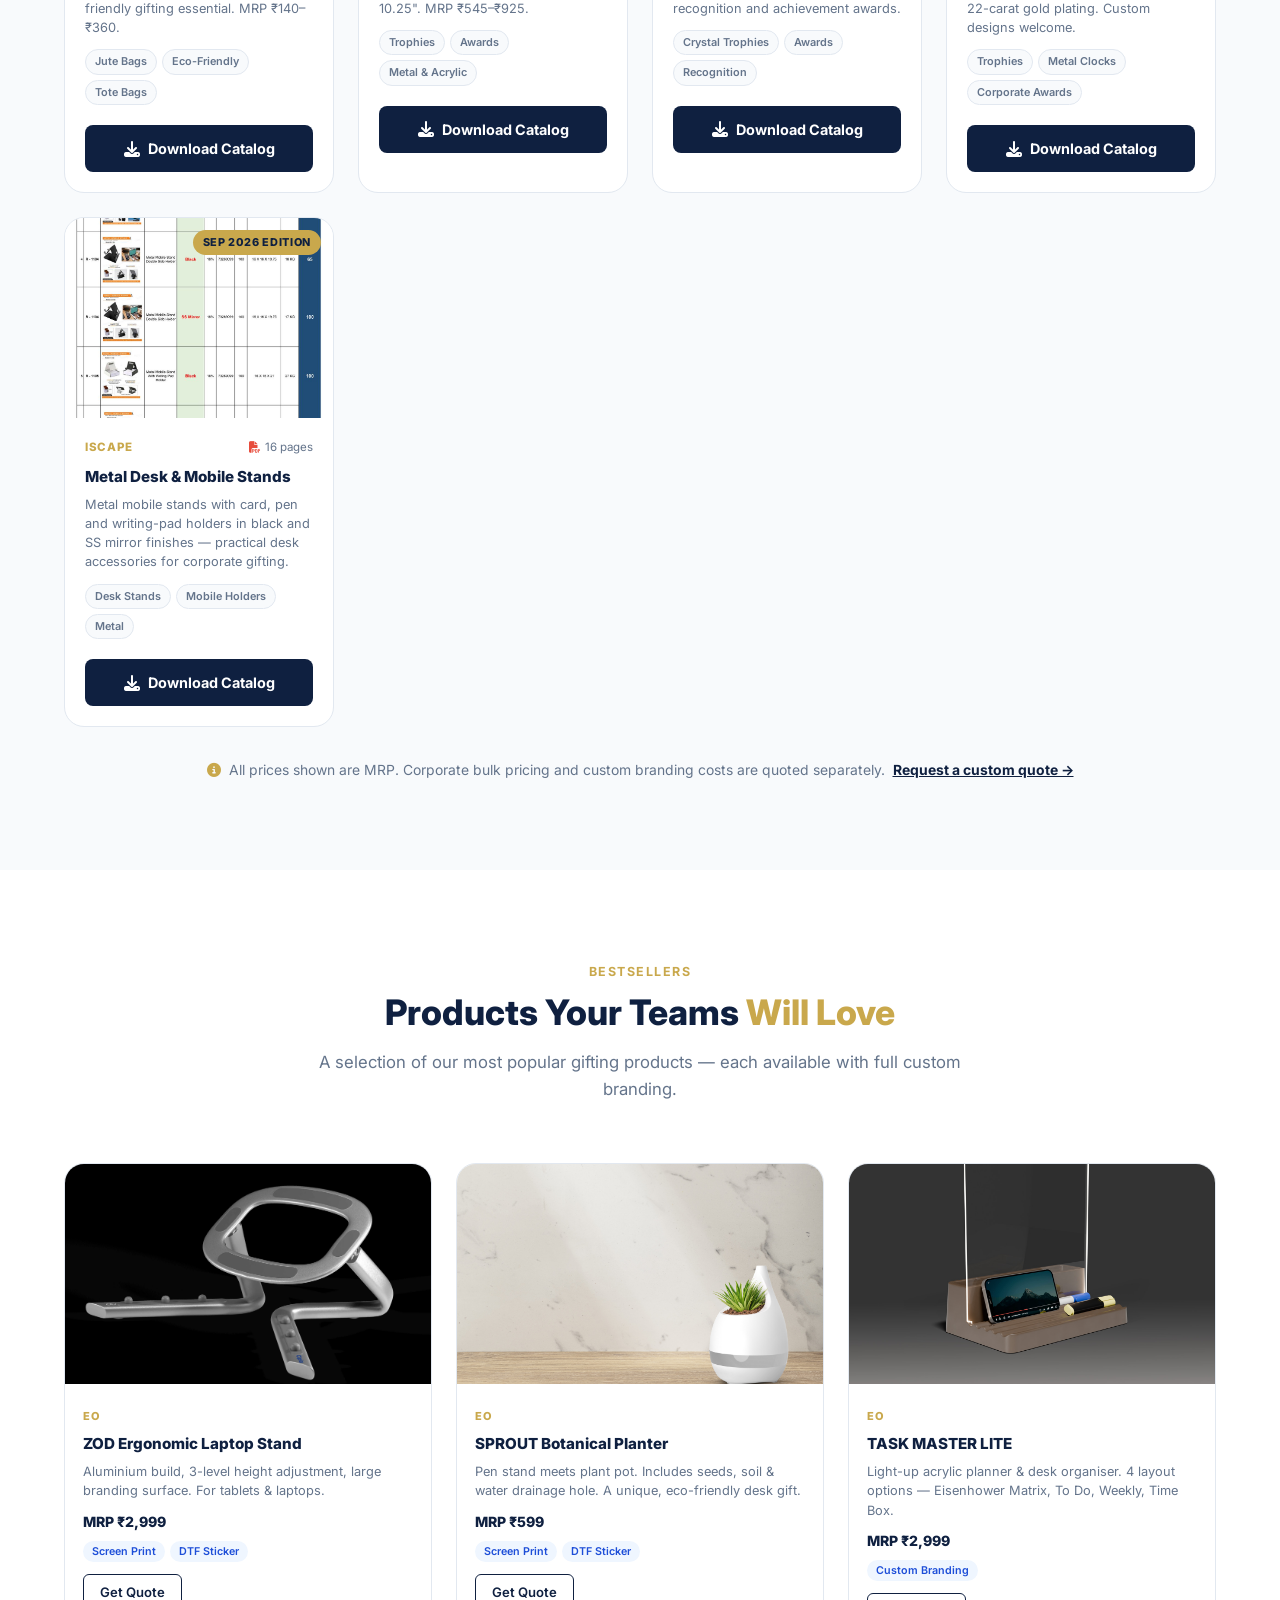
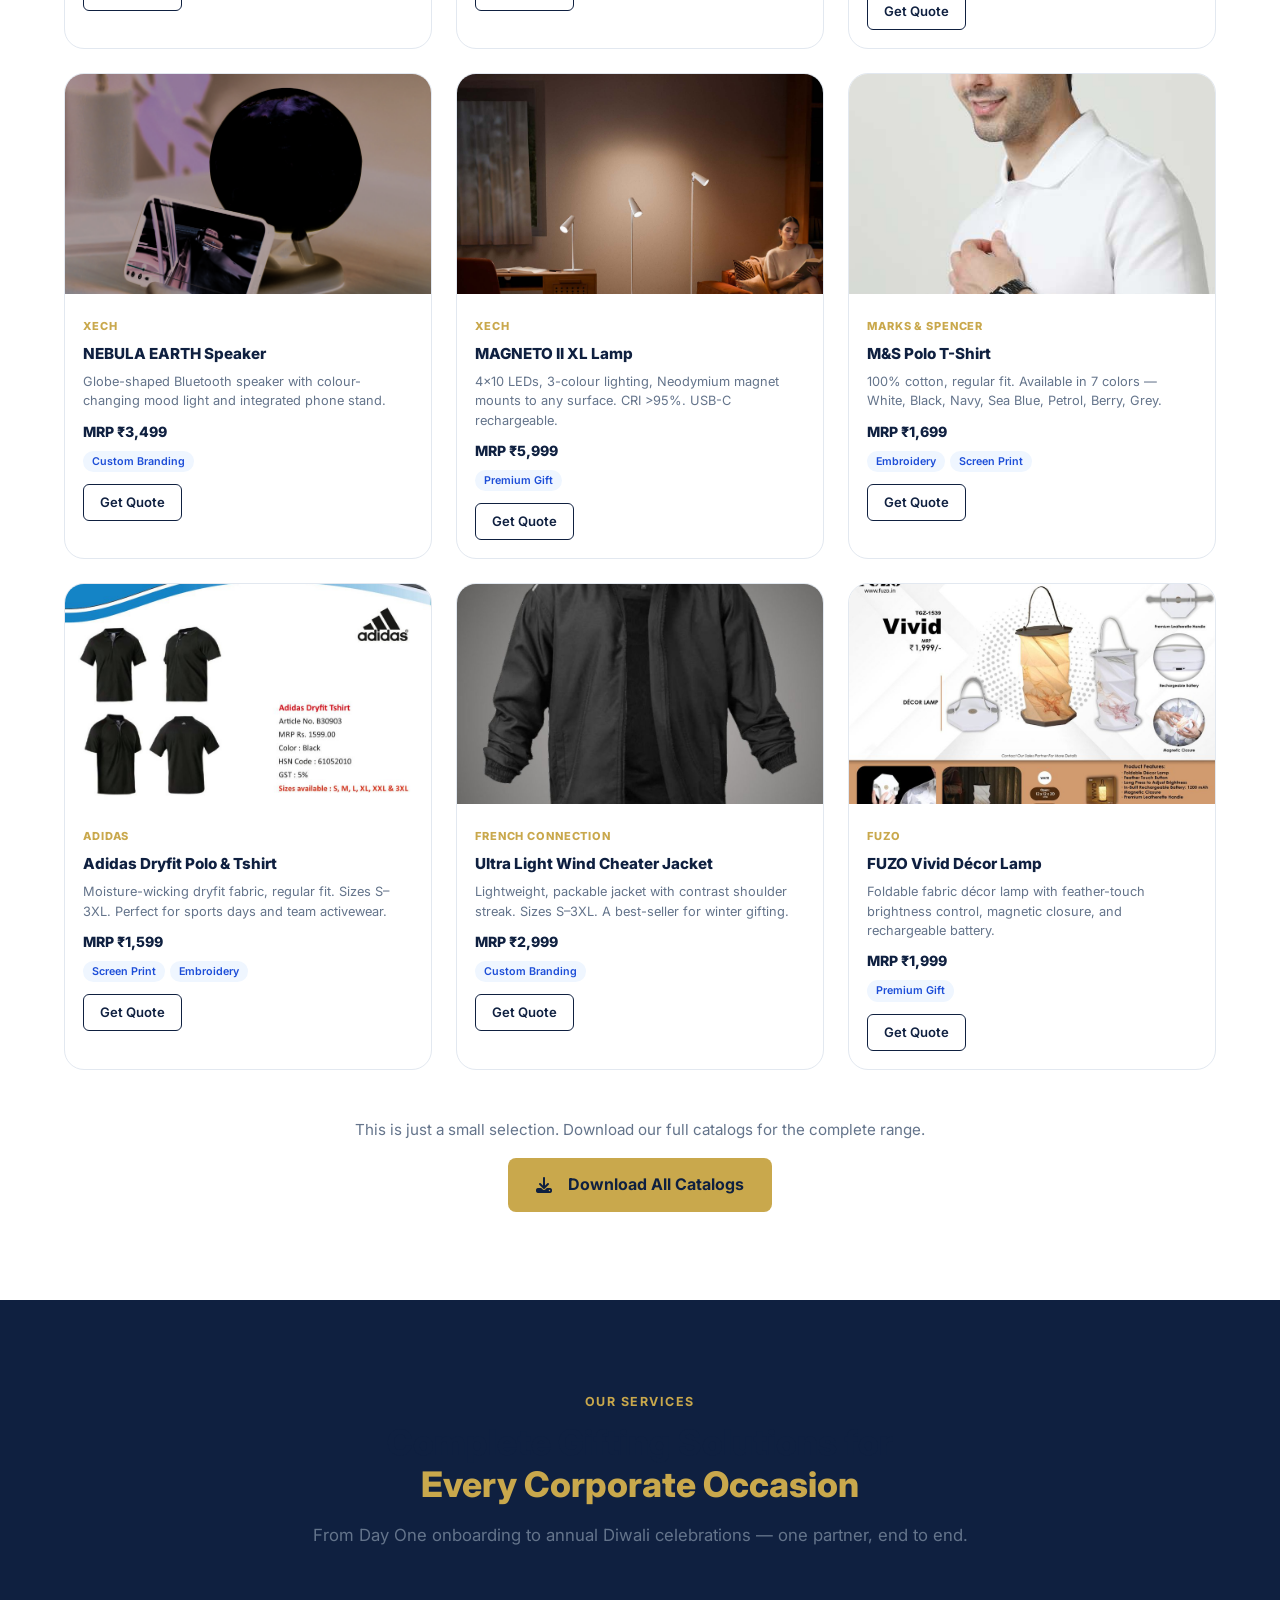
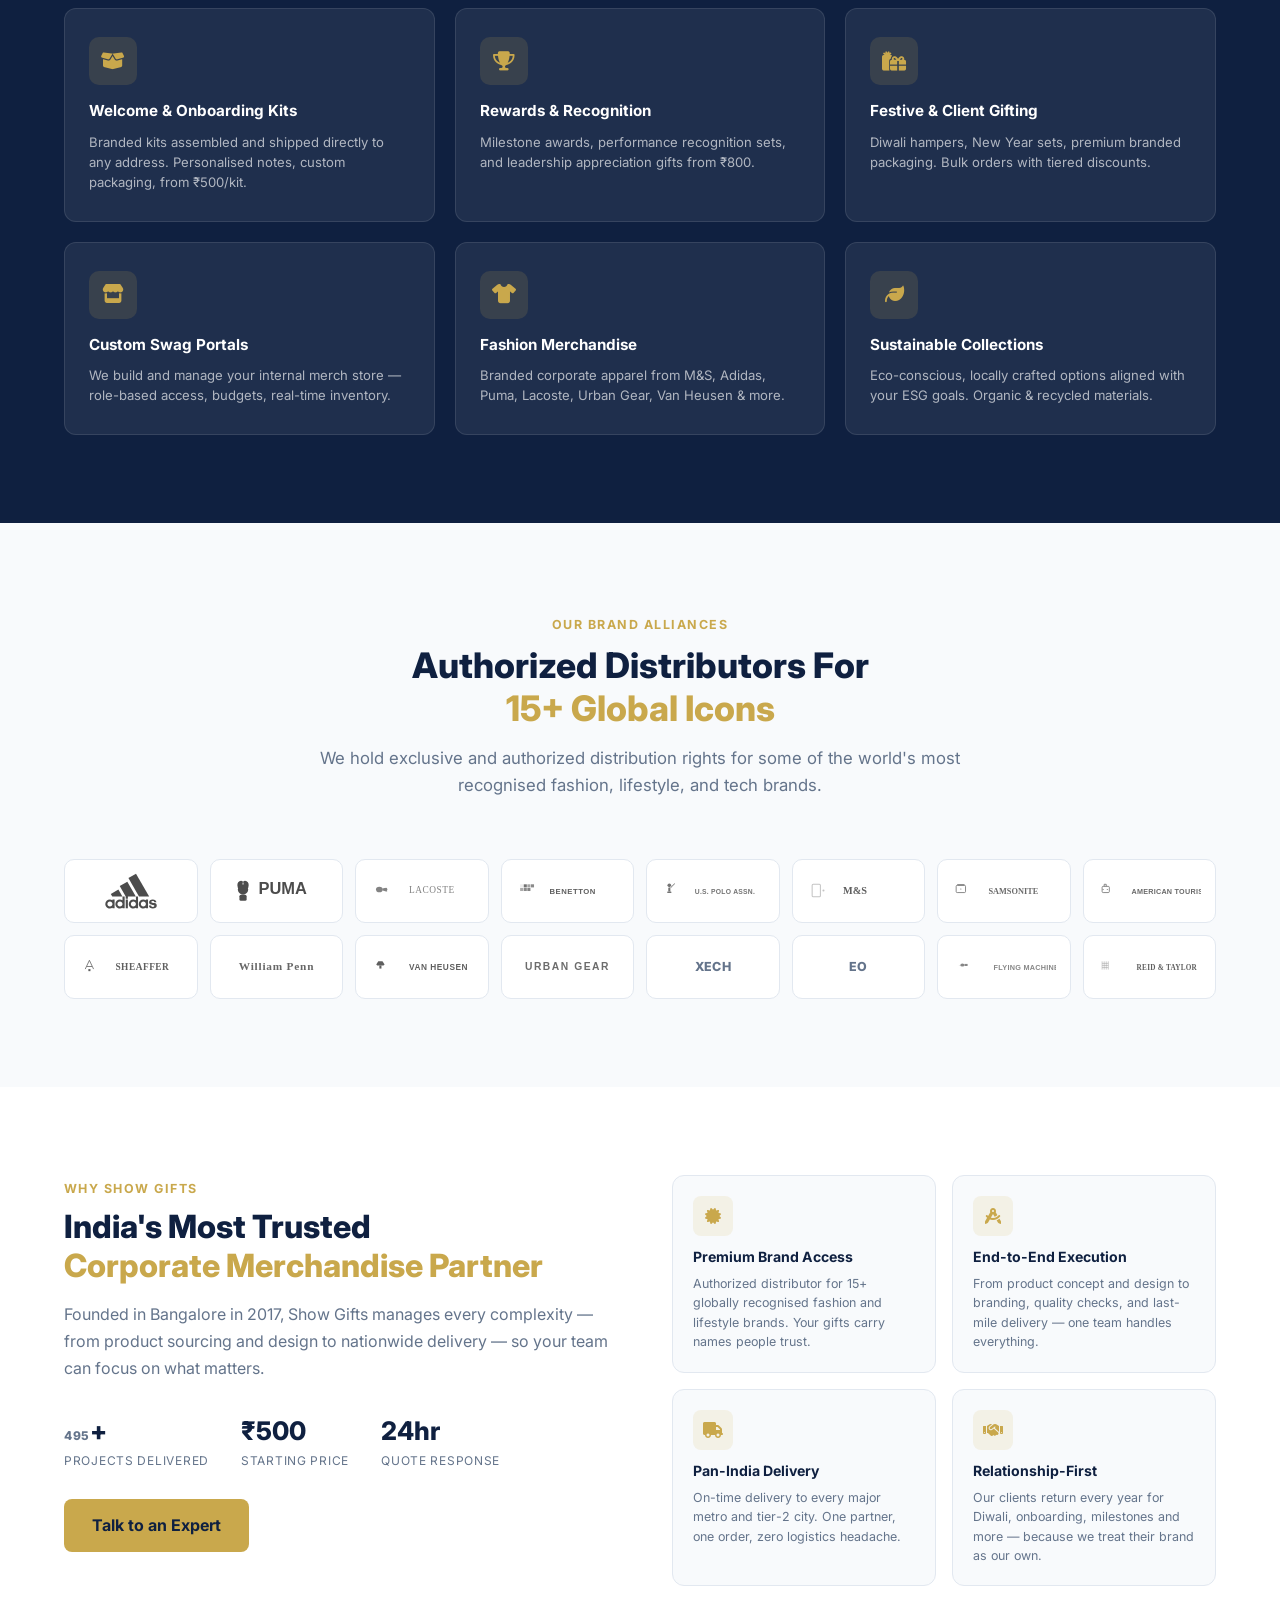
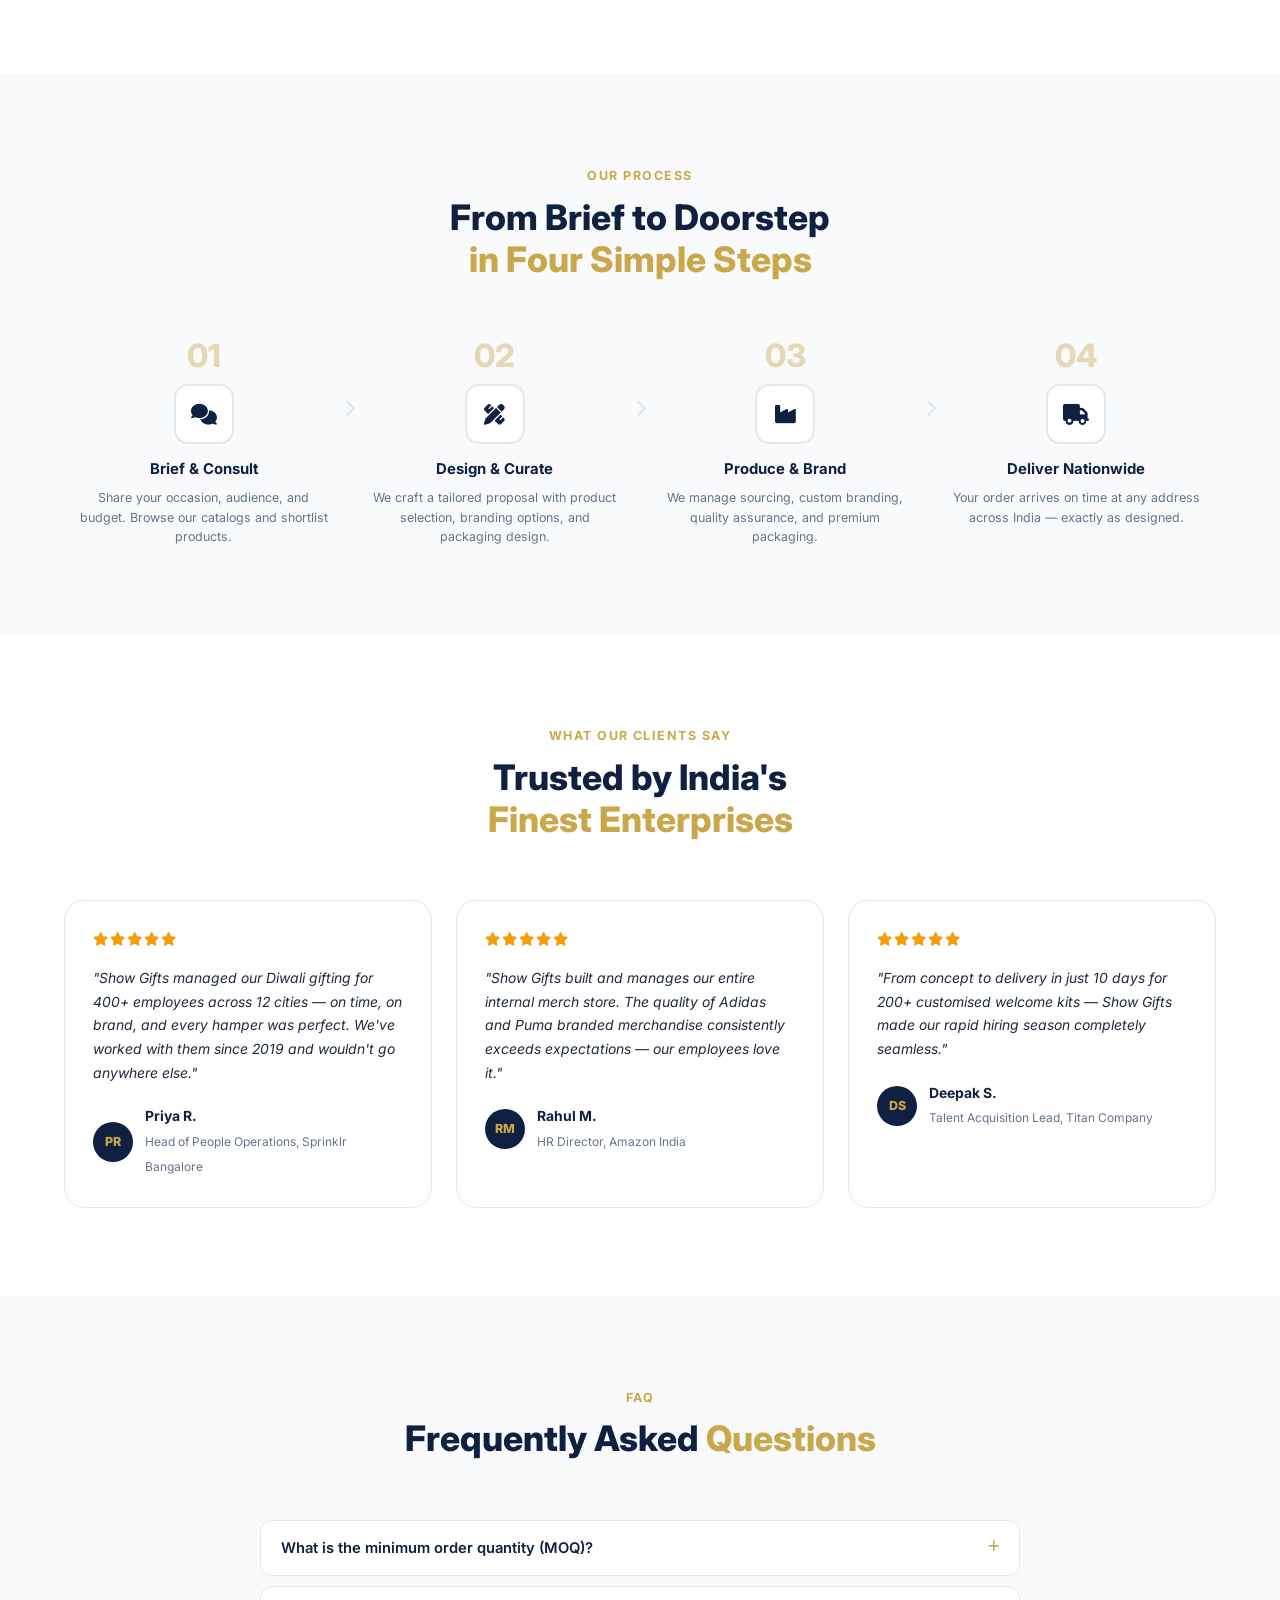
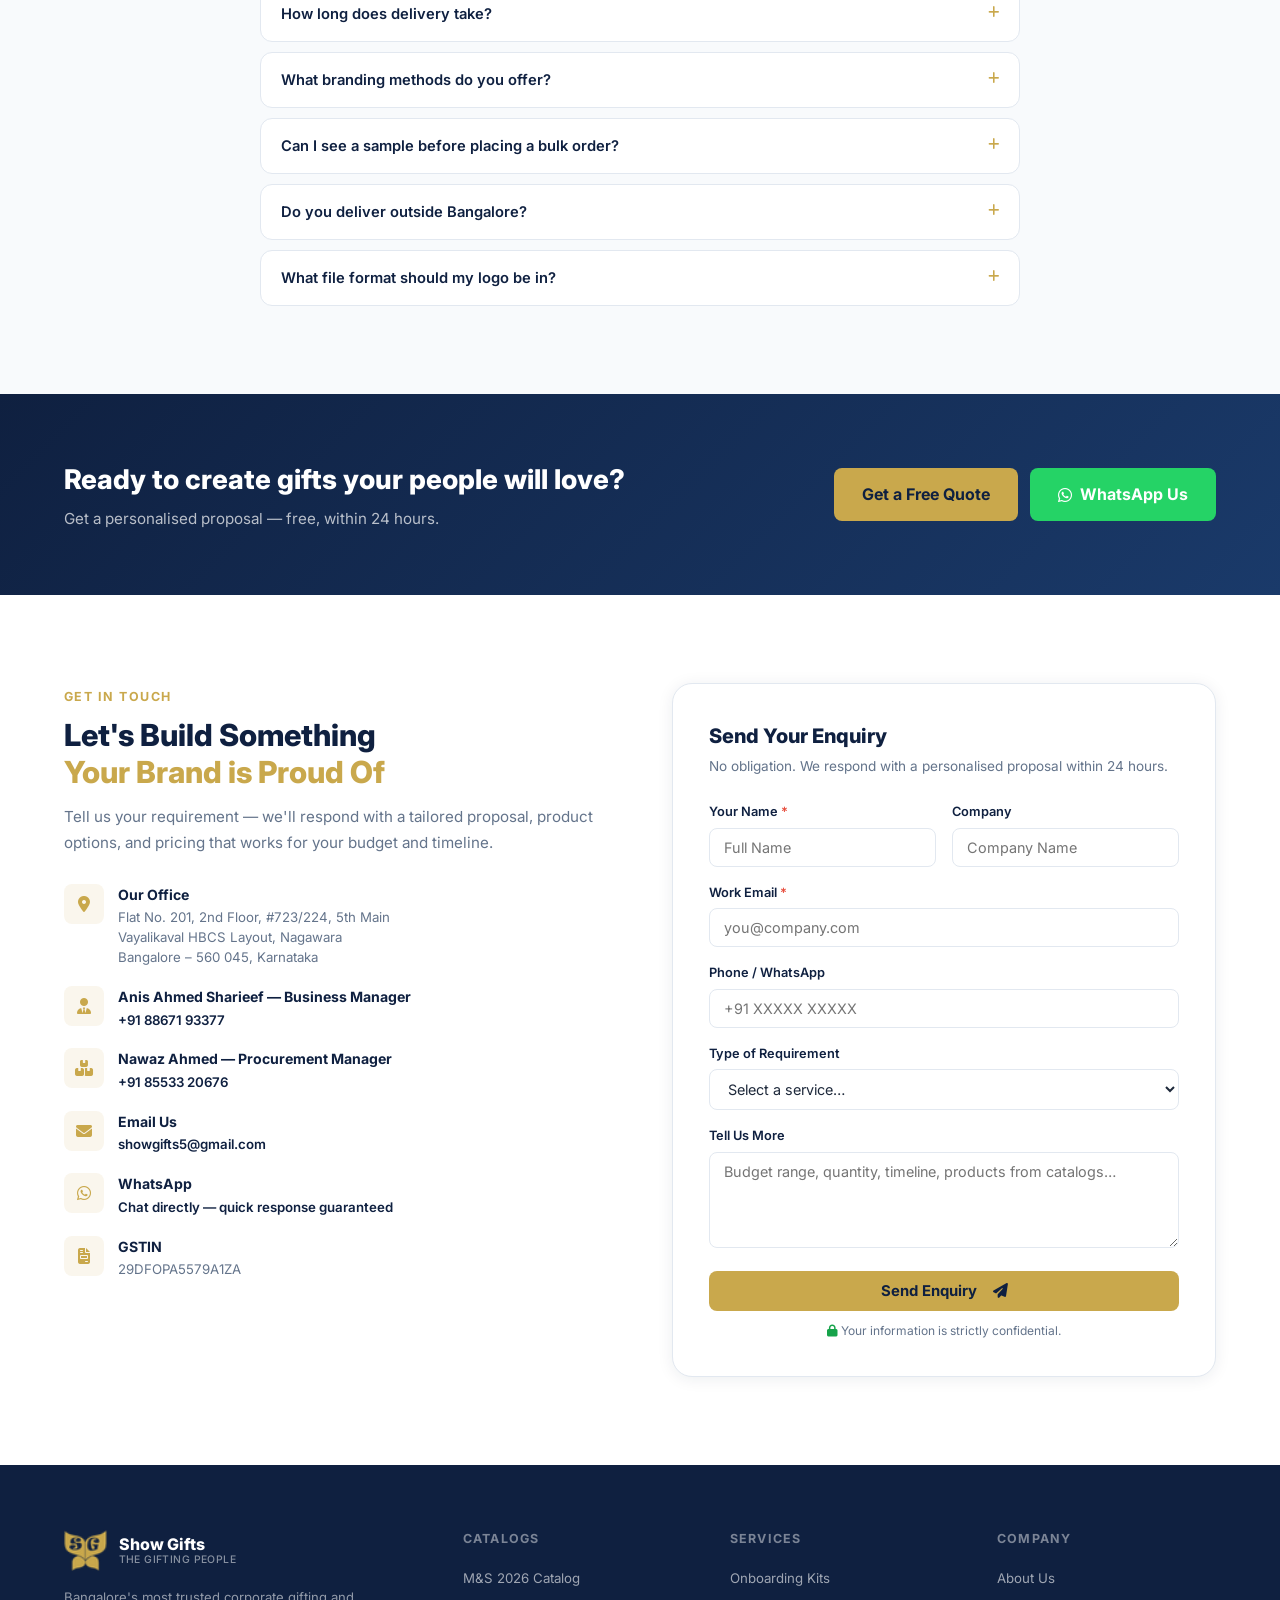
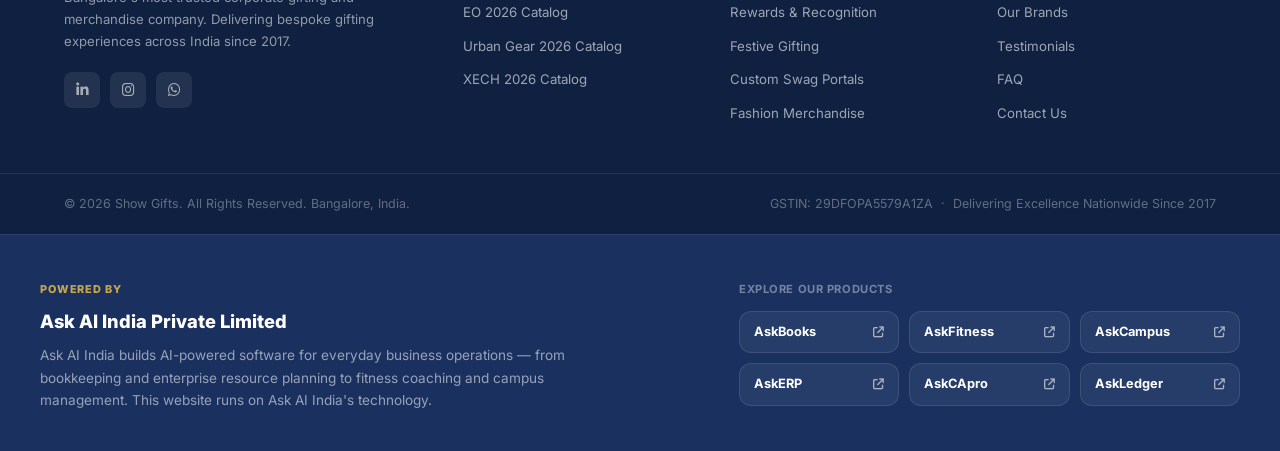
==== commit 93b2733a: "Point SEO to showgifts.in and raise Ask AI India visibility - robots.txt / sitemap.xml / canonical /" ====
--- a/index.html
+++ b/index.html
@@ -4,7 +4,7 @@
   <meta charset="UTF-8">
   <meta name="viewport" content="width=device-width, initial-scale=1.0">
   <title>Show Gifts — Premium Corporate Gifting & Branded Merchandise, Bangalore</title>
-  <meta name="description" content="Show Gifts — Bangalore's most trusted corporate gifting partner. Authorized distributors for M&S, Urban Gear, EO, XECH & 15+ brands. Download our product catalogs. Pan-India delivery.">
+  <meta name="description" content="Show Gifts — Bangalore's most trusted corporate gifting partner. Authorized distributors for M&S, Urban Gear, EO, XECH & 15+ brands. Download our product catalogs. Pan-India delivery. Powered by Ask AI India.">
   <link rel="preconnect" href="https://fonts.googleapis.com">
   <link rel="preconnect" href="https://fonts.gstatic.com" crossorigin>
   <link href="https://fonts.googleapis.com/css2?family=Inter:wght@300;400;500;600;700;800&display=swap" rel="stylesheet">
@@ -12,22 +12,45 @@
   <link rel="icon" type="image/png" sizes="32x32" href="./assets/images/favicon-32.png">
   <link rel="icon" type="image/png" sizes="16x16" href="./assets/images/favicon-16.png">
   <link rel="apple-touch-icon" sizes="180x180" href="./assets/images/apple-touch-icon.png">
-  <link rel="canonical" href="https://alirashidkhan.github.io/showgifts-website/">
+  <link rel="canonical" href="https://showgifts.in/">
   <meta property="og:title" content="Show Gifts — Premium Corporate Gifting, Bangalore">
-  <meta property="og:description" content="India's end-to-end corporate merchandise partner. Download our brand catalogs — M&S, Urban Gear, EO, XECH.">
+  <meta property="og:description" content="India's end-to-end corporate merchandise partner. Download our brand catalogs — M&S, Urban Gear, EO, XECH. Built &amp; powered by Ask AI India.">
   <meta property="og:type" content="website">
   <meta property="og:site_name" content="Show Gifts">
-  <meta property="og:url" content="https://alirashidkhan.github.io/showgifts-website/">
-  <meta property="og:image" content="https://alirashidkhan.github.io/showgifts-website/assets/images/og-image.jpg">
+  <meta property="og:url" content="https://showgifts.in/">
+  <meta property="og:image" content="https://showgifts.in/assets/images/og-image.jpg">
   <meta property="og:image:width" content="1200">
   <meta property="og:image:height" content="630">
   <meta property="og:locale" content="en_IN">
   <meta name="twitter:card" content="summary_large_image">
   <meta name="twitter:title" content="Show Gifts — Premium Corporate Gifting, Bangalore">
-  <meta name="twitter:description" content="India's end-to-end corporate merchandise partner. Download our brand catalogs — M&S, Urban Gear, EO, XECH.">
-  <meta name="twitter:image" content="https://alirashidkhan.github.io/showgifts-website/assets/images/og-image.jpg">
+  <meta name="twitter:description" content="India's end-to-end corporate merchandise partner. Download our brand catalogs — M&S, Urban Gear, EO, XECH. Built &amp; powered by Ask AI India.">
+  <meta name="twitter:image" content="https://showgifts.in/assets/images/og-image.jpg">
   <meta name="theme-color" content="#0f2040">
   <link rel="stylesheet" href="styles.css">
+  <script type="application/ld+json">
+  {
+    "@context": "https://schema.org",
+    "@type": "Organization",
+    "name": "Show Gifts",
+    "url": "https://showgifts.in/",
+    "description": "Bangalore's most trusted corporate gifting and merchandise partner. Authorized distributor for 15+ global brands.",
+    "areaServed": "IN",
+    "creator": {
+      "@type": "Organization",
+      "name": "Ask AI India Private Limited",
+      "description": "Builds AI-powered software for everyday business operations — bookkeeping, ERP, fitness coaching, and campus management.",
+      "sameAs": [
+        "https://askbooks.in",
+        "https://askfitness.in",
+        "https://askcampus.in",
+        "https://askerp.in",
+        "https://askcapro.in",
+        "https://askledger.org"
+      ]
+    }
+  }
+  </script>
 </head>
 <body>
 
@@ -73,6 +96,8 @@
     </div>
     <div class="util-right">
       <a href="#about"><i class="fas fa-shield-alt"></i> GST Invoicing Available</a>
+      <div class="util-sep"></div>
+      <a href="#ourEcosystem" class="util-ask-ai"><i class="fas fa-robot"></i> Powered by Ask AI India</a>
     </div>
   </div>
 </div>
--- a/styles.css
+++ b/styles.css
@@ -265,6 +265,10 @@
 .util-bar a:hover { color: var(--navy); }
 .util-bar a i { color: var(--gold); font-size: .68rem; }
 .util-sep { width: 1px; height: 14px; background: var(--border); }
+.util-ask-ai { color: var(--navy) !important; font-weight: 700 !important; }
+.util-ask-ai i { color: var(--navy) !important; }
+.util-ask-ai:hover { color: var(--gold) !important; }
+.util-ask-ai:hover i { color: var(--gold) !important; }
 
 /* ── CATEGORY NAV ─────────────────────────────────────────── */
 .cat-nav {
